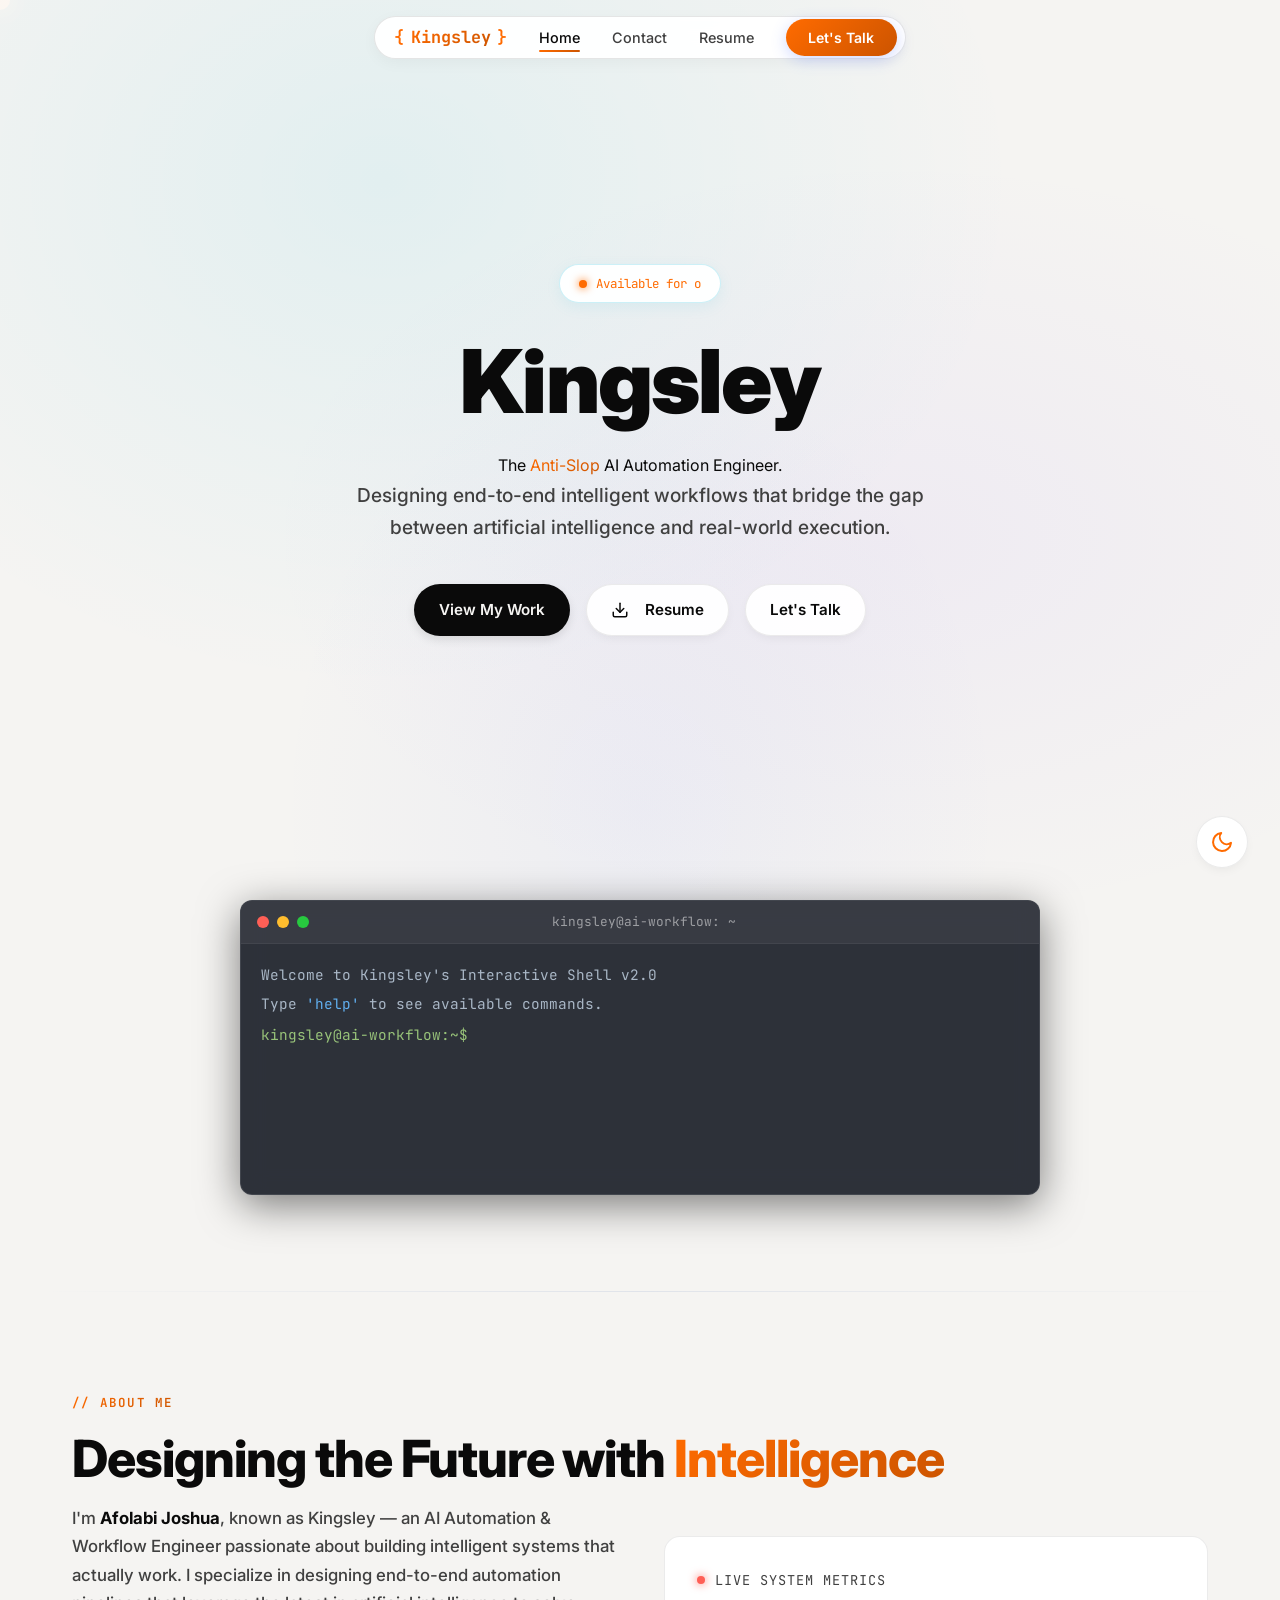
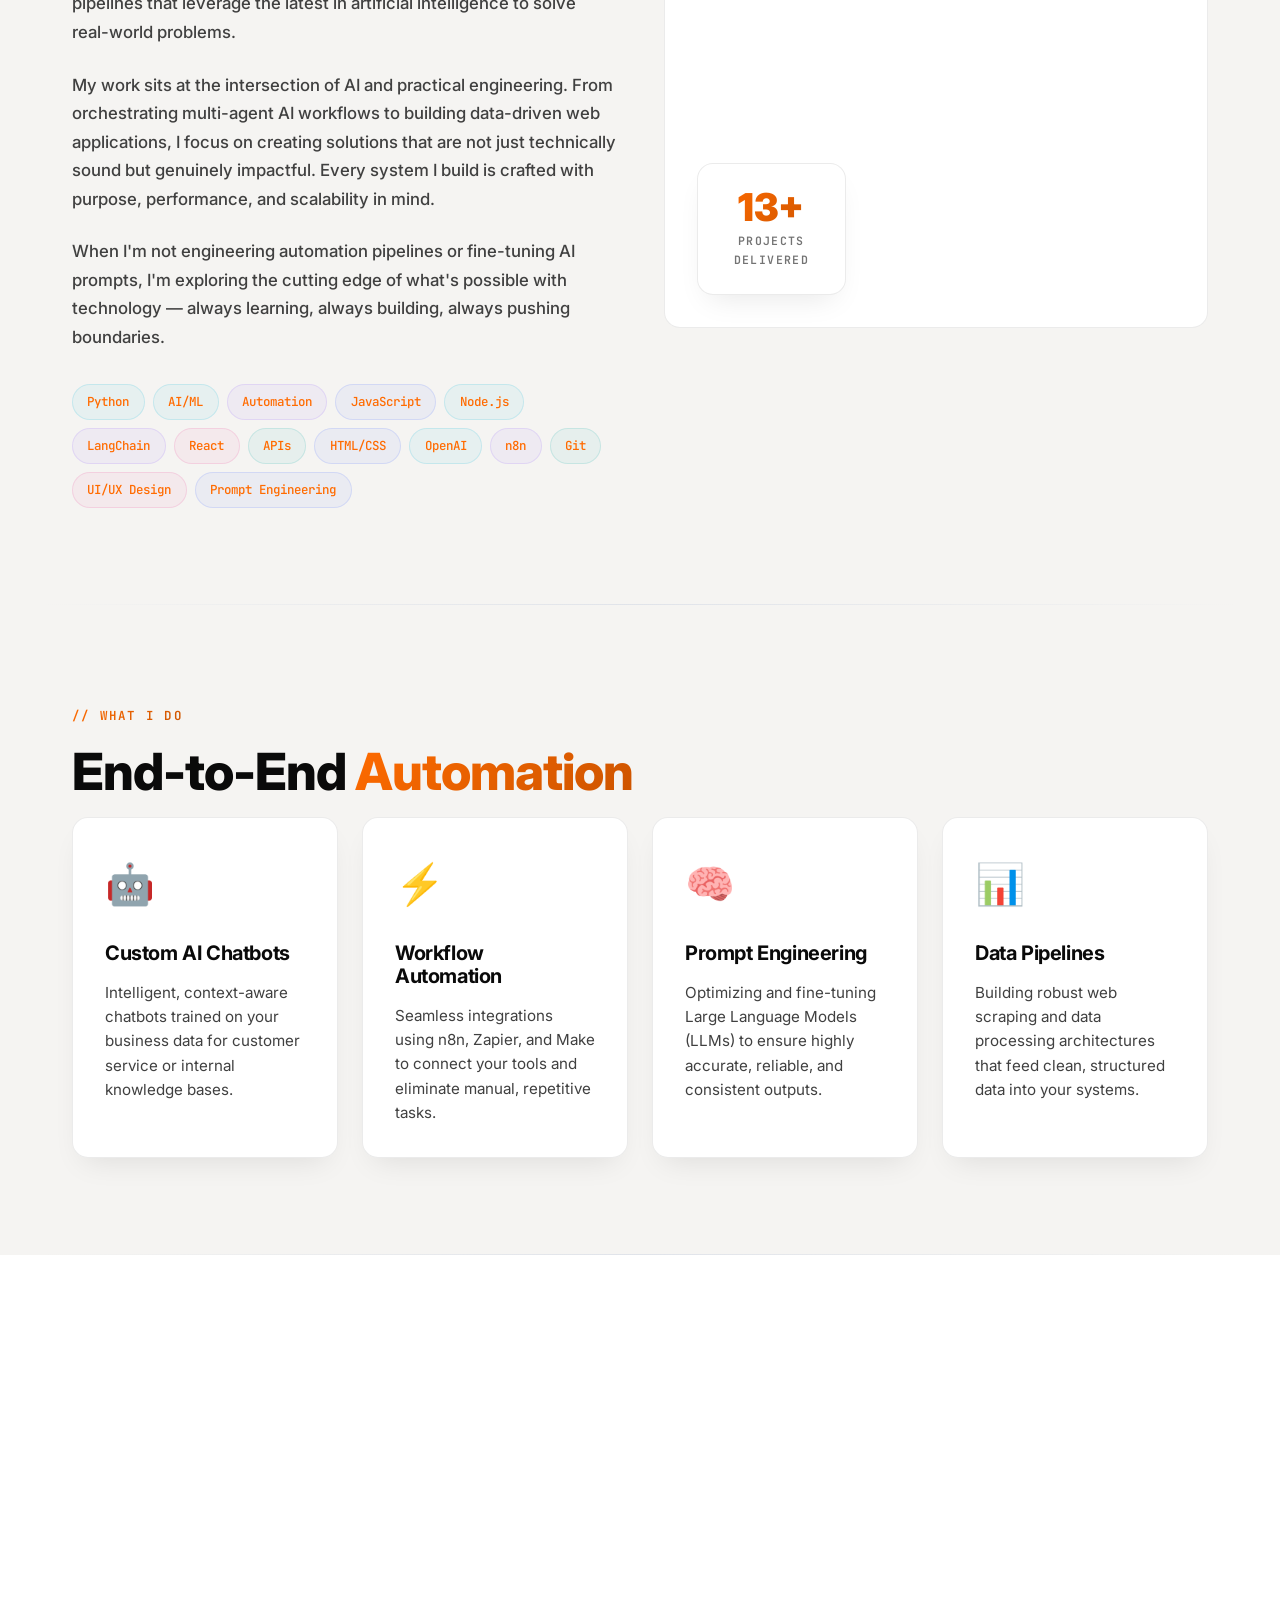
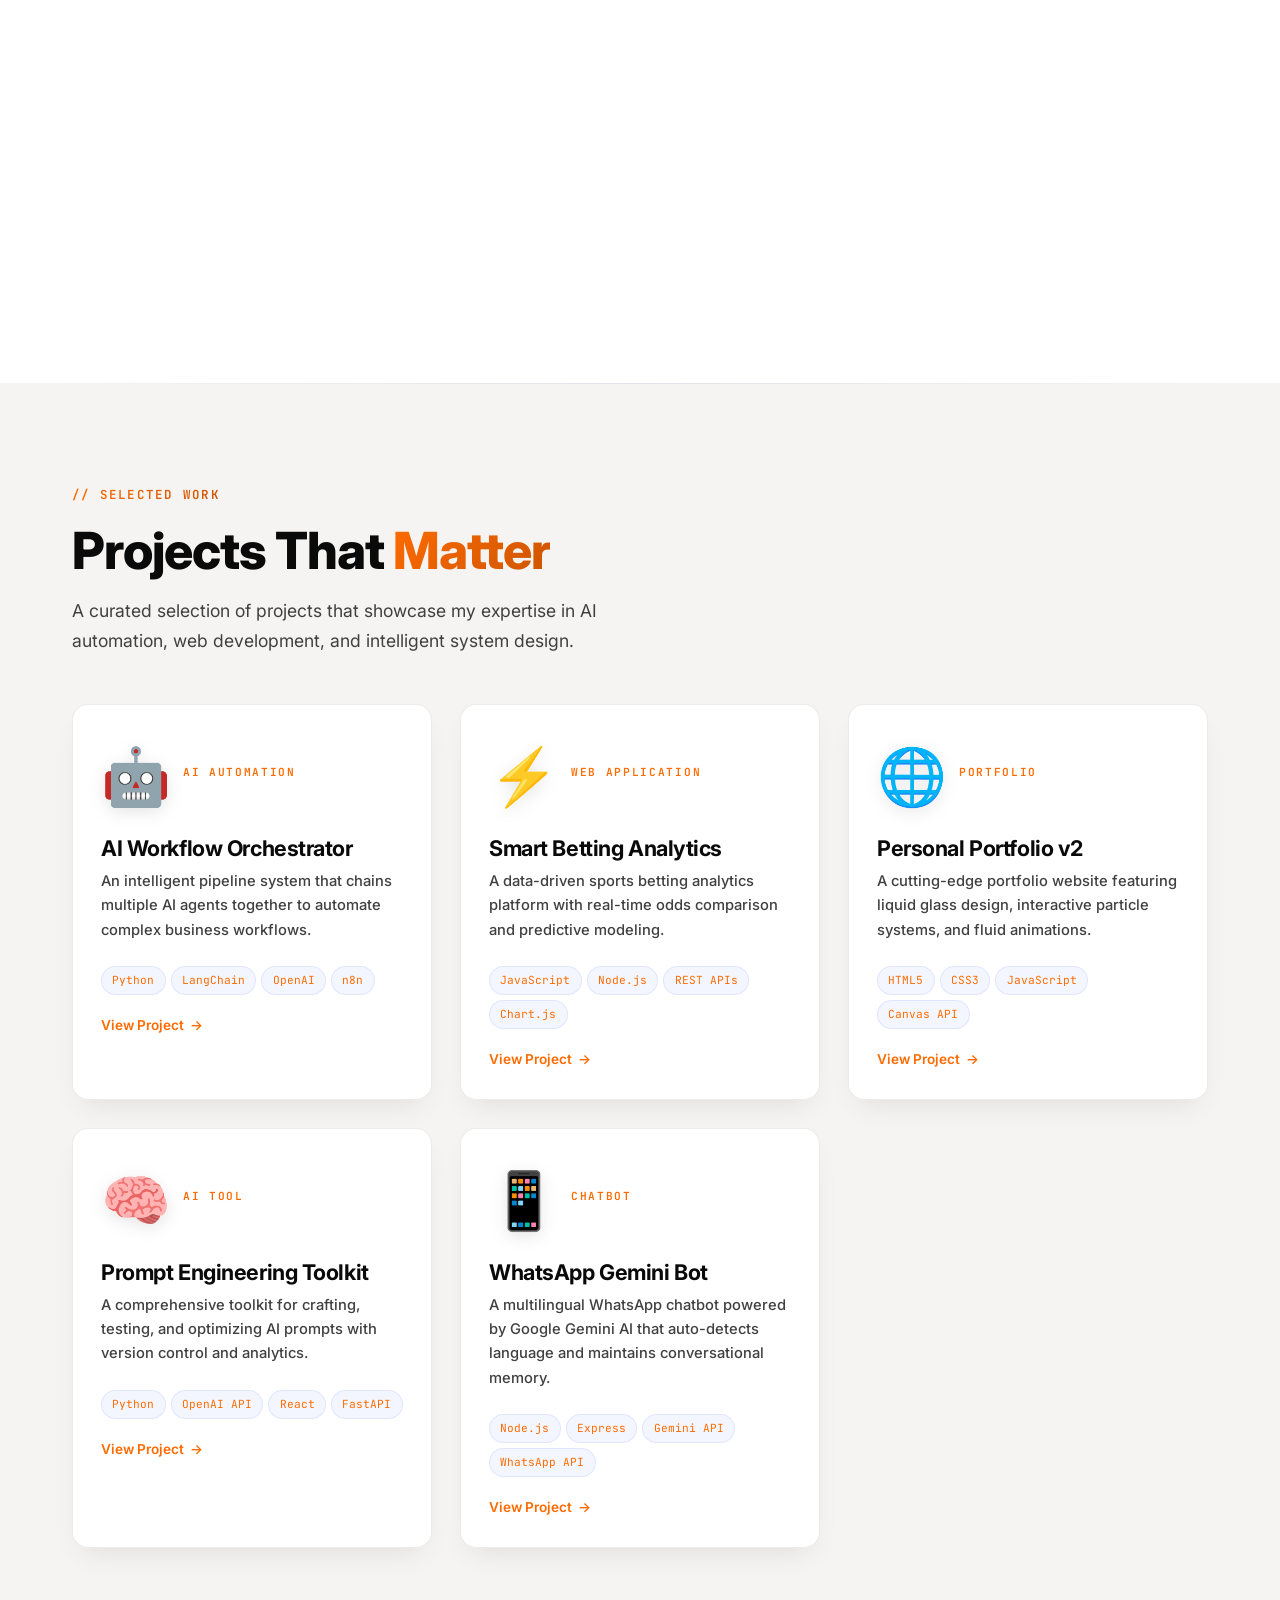
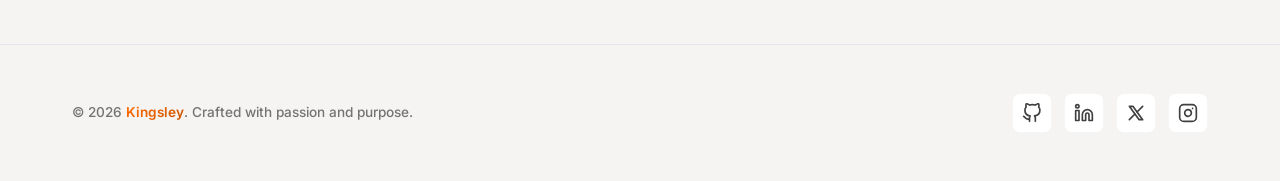
==== index.html @ e7b7563d "feat: Add Taste Skill clean aesthetic, noise overlay, and n8n layout" ====
<!DOCTYPE html>
<html lang="en">
<head>
  <meta charset="UTF-8">
  <meta name="viewport" content="width=device-width, initial-scale=1.0">
  <meta name="description" content="Kingsley (Afolabi Joshua) — AI Automation & Workflow Engineer crafting intelligent systems that bridge the gap between artificial intelligence and real-world automation.">
  <meta name="keywords" content="AI Automation, Workflow Engineer, Portfolio, Kingsley, Afolabi Joshua, Python, LangChain, OpenAI, Machine Learning">
  <meta name="author" content="Kingsley (Afolabi Joshua)">
  <meta name="robots" content="index, follow">
  <meta property="og:title" content="Kingsley — AI Automation & Workflow Engineer">
  <meta property="og:description" content="AI Automation & Workflow Engineer crafting intelligent systems that bridge the gap between artificial intelligence and real-world automation.">
  <meta property="og:type" content="website">
  <meta property="og:url" content="https://kingsley.dev">
  <meta name="twitter:card" content="summary_large_image">
  <meta name="twitter:title" content="Kingsley — AI Automation & Workflow Engineer">
  <meta name="twitter:description" content="AI Automation & Workflow Engineer crafting intelligent systems that bridge the gap between artificial intelligence and real-world automation.">
  <title>Kingsley — AI Automation & Workflow Engineer</title>
  <link rel="stylesheet" href="style.css">
  <!-- Apply saved theme before paint to prevent flash -->
  <script>
    (function() {
      var t = localStorage.getItem('portfolio-theme') || 'light';
      document.documentElement.setAttribute('data-theme', t);
    })();
  </script>
</head>
<body>

  <!-- ============ CUSTOM CURSOR ============ -->
  <div class="liquid-cursor" id="liquidCursor"></div>

  <!-- ============ NOISE OVERLAY ============ -->
  <div class="noise-overlay" aria-hidden="true"></div>

  <!-- ============ BACKGROUND MESH ============ -->
  <div class="bg-mesh" aria-hidden="true">
    <canvas id="bgCanvas" class="bg-canvas"></canvas>
    <div class="bg-orb bg-orb--1"></div>
    <div class="bg-orb bg-orb--2"></div>
    <div class="bg-orb bg-orb--3"></div>
    <div class="bg-orb bg-orb--4"></div>
  </div>

  <!-- ============ THEME TOGGLE ============ -->
  <button class="theme-toggle" id="themeToggle" aria-label="Toggle dark/light mode" title="Switch theme">
    <!-- Sun icon (shown in dark mode) -->
    <svg class="icon-sun" xmlns="http://www.w3.org/2000/svg" width="24" height="24" viewBox="0 0 24 24" fill="none" stroke="currentColor" stroke-width="2" stroke-linecap="round" stroke-linejoin="round">
      <circle cx="12" cy="12" r="5"/>
      <line x1="12" y1="1" x2="12" y2="3"/>
      <line x1="12" y1="21" x2="12" y2="23"/>
      <line x1="4.22" y1="4.22" x2="5.64" y2="5.64"/>
      <line x1="18.36" y1="18.36" x2="19.78" y2="19.78"/>
      <line x1="1" y1="12" x2="3" y2="12"/>
      <line x1="21" y1="12" x2="23" y2="12"/>
      <line x1="4.22" y1="19.78" x2="5.64" y2="18.36"/>
      <line x1="18.36" y1="5.64" x2="19.78" y2="4.22"/>
    </svg>
    <!-- Moon icon (shown in light mode) -->
    <svg class="icon-moon" xmlns="http://www.w3.org/2000/svg" width="24" height="24" viewBox="0 0 24 24" fill="none" stroke="currentColor" stroke-width="2" stroke-linecap="round" stroke-linejoin="round">
      <path d="M21 12.79A9 9 0 1 1 11.21 3 7 7 0 0 0 21 12.79z"/>
    </svg>
  </button>

  <!-- ============ NAVIGATION ============ -->
  <nav class="nav" id="navbar">
    <div class="nav-inner">
      <a href="index.html" class="nav-logo">
        <span class="logo-bracket">{</span><span class="logo-name">Kingsley</span><span class="logo-bracket">}</span>
      </a>
      <ul class="nav-links" id="navLinks">
        <li><a href="index.html" class="active">Home</a></li>
        <li><a href="contact.html">Contact</a></li>
        <li><a href="#resume" id="navResumeLink">Resume</a></li>
        <li><a href="contact.html" class="nav-cta">Let's Talk</a></li>
      </ul>
      <button class="nav-toggle" id="navToggle" aria-label="Toggle menu">
        <span></span>
        <span></span>
        <span></span>
      </button>
    </div>
  </nav>
  <div class="nav-overlay" id="navOverlay"></div>

  <!-- ============ HERO SECTION ============ -->
  <section class="hero" id="hero">
    <div class="container">
      <div class="hero-content reveal">
        <div class="hero-status">
          <span class="status-dot"></span>
          Available for opportunities
        </div>
        <h1 class="hero-title">Kingsley</h1>
        <p class="hero-subtitle">The <span class="gradient-text">Anti-Slop</span> AI Automation Engineer.</p>
        <p class="hero-description">
          Designing end-to-end intelligent workflows that bridge the gap between artificial intelligence and real-world execution.
        </p>
        <div class="hero-actions">
          <a href="#projects" class="btn btn-primary">View My Work</a>
          <a href="#resume" id="heroResumeBtn" class="btn btn-glass">
            <svg xmlns="http://www.w3.org/2000/svg" width="18" height="18" viewBox="0 0 24 24" fill="none" stroke="currentColor" stroke-width="2" stroke-linecap="round" stroke-linejoin="round" style="margin-right: 8px;"><path d="M21 15v4a2 2 0 0 1-2 2H5a2 2 0 0 1-2-2v-4"/><polyline points="7 10 12 15 17 10"/><line x1="12" y1="15" x2="12" y2="3"/></svg>
            Resume
          </a>
          <a href="contact.html" class="btn btn-glass">Let's Talk</a>
        </div>
      </div>
      <div class="scroll-indicator">
        <div class="scroll-line"></div>
      </div>
    </div>
  </section>

  <!-- ============ INTERACTIVE TERMINAL ============ -->
  <section class="section" id="terminal-section" style="padding-top: 0;">
    <div class="container">
      <div class="terminal-container glass-card reveal">
        <div class="liquid-shimmer"></div>
        <div class="terminal-header">
          <div class="terminal-buttons">
            <span class="btn-close"></span>
            <span class="btn-min"></span>
            <span class="btn-max"></span>
          </div>
          <div class="terminal-title">kingsley@ai-workflow: ~</div>
        </div>
        <div class="terminal-body" id="terminalBody">
          <div class="term-line">Welcome to Kingsley's Interactive Shell v2.0</div>
          <div class="term-line">Type <span class="term-highlight">'help'</span> to see available commands.</div>
          <div class="term-input-line">
            <span class="term-prompt">kingsley@ai-workflow:~$</span>
            <input type="text" id="terminalInput" class="term-input" autocomplete="off" spellcheck="false" autofocus>
          </div>
        </div>
      </div>
    </div>
  </section>

  <!-- ============ SECTION DIVIDER ============ -->
  <div class="section-divider"></div>

  <!-- ============ ABOUT SECTION ============ -->
  <section class="section" id="about">
    <div class="container">
      <div class="section-header reveal">
        <span class="section-eyebrow">// About Me</span>
        <h2 class="section-title">Designing the Future with <span class="gradient-text">Intelligence</span></h2>
      </div>
      <div class="about-grid">
        <div class="about-text reveal">
          <p>
            I'm <strong>Afolabi Joshua</strong>, known as Kingsley — an AI Automation &amp; Workflow Engineer passionate about building intelligent systems that actually work. I specialize in designing end-to-end automation pipelines that leverage the latest in artificial intelligence to solve real-world problems.
          </p>
          <p>
            My work sits at the intersection of AI and practical engineering. From orchestrating multi-agent AI workflows to building data-driven web applications, I focus on creating solutions that are not just technically sound but genuinely impactful. Every system I build is crafted with purpose, performance, and scalability in mind.
          </p>
          <p>
            When I'm not engineering automation pipelines or fine-tuning AI prompts, I'm exploring the cutting edge of what's possible with technology — always learning, always building, always pushing boundaries.
          </p>
          <div class="skills-cloud">
            <span class="skill-tag skill-tag--cyan">Python</span>
            <span class="skill-tag skill-tag--cyan">AI/ML</span>
            <span class="skill-tag skill-tag--purple">Automation</span>
            <span class="skill-tag skill-tag--blue">JavaScript</span>
            <span class="skill-tag skill-tag--cyan">Node.js</span>
            <span class="skill-tag skill-tag--purple">LangChain</span>
            <span class="skill-tag skill-tag--pink">React</span>
            <span class="skill-tag skill-tag--teal">APIs</span>
            <span class="skill-tag skill-tag--blue">HTML/CSS</span>
            <span class="skill-tag skill-tag--cyan">OpenAI</span>
            <span class="skill-tag skill-tag--purple">n8n</span>
            <span class="skill-tag skill-tag--teal">Git</span>
            <span class="skill-tag skill-tag--pink">UI/UX Design</span>
            <span class="skill-tag skill-tag--blue">Prompt Engineering</span>
          </div>
        </div>
        <div class="dashboard-stats reveal">
          <div class="dashboard-header">
            <span class="live-indicator"></span> LIVE SYSTEM METRICS
          </div>
          <div class="stats-grid">
            <div class="glass-card stat-card stat-card--dashboard" data-count="142">
              <div class="liquid-shimmer"></div>
              <div class="glass-glow"></div>
              <div class="stat-value stat-value--dashboard">0</div>
              <div class="stat-label">Workflows Orchestrated</div>
            </div>
            <div class="glass-card stat-card stat-card--dashboard" data-count="1200">
              <div class="liquid-shimmer"></div>
              <div class="glass-glow"></div>
              <div class="stat-value stat-value--dashboard">0</div>
              <div class="stat-label">Est. Hours Saved</div>
            </div>
            <div class="glass-card stat-card stat-card--dashboard" data-count="50">
              <div class="liquid-shimmer"></div>
              <div class="glass-glow"></div>
              <div class="stat-value stat-value--dashboard">0</div>
              <div class="stat-label">k+ API Requests</div>
            </div>
            <div class="glass-card stat-card stat-card--dashboard" data-count="15">
              <div class="liquid-shimmer"></div>
              <div class="glass-glow"></div>
              <div class="stat-value stat-value--dashboard">0</div>
              <div class="stat-label">Projects Delivered</div>
            </div>
          </div>
        </div>
      </div>
    </div>
  </section>

  <!-- ============ SECTION DIVIDER ============ -->
  <div class="section-divider"></div>

  <!-- ============ SERVICES SECTION ============ -->
  <section class="section" id="services">
    <div class="container">
      <div class="section-header reveal">
        <span class="section-eyebrow">// What I Do</span>
        <h2 class="section-title">End-to-End <span class="gradient-text">Automation</span></h2>
      </div>
      <div class="services-grid">
        <div class="service-card glass-card reveal">
          <div class="liquid-shimmer"></div>
          <div class="glass-glow"></div>
          <div class="service-icon">🤖</div>
          <h3>Custom AI Chatbots</h3>
          <p>Intelligent, context-aware chatbots trained on your business data for customer service or internal knowledge bases.</p>
        </div>
        <div class="service-card glass-card reveal reveal-delay-1">
          <div class="liquid-shimmer"></div>
          <div class="glass-glow"></div>
          <div class="service-icon">⚡</div>
          <h3>Workflow Automation</h3>
          <p>Seamless integrations using n8n, Zapier, and Make to connect your tools and eliminate manual, repetitive tasks.</p>
        </div>
        <div class="service-card glass-card reveal">
          <div class="liquid-shimmer"></div>
          <div class="glass-glow"></div>
          <div class="service-icon">🧠</div>
          <h3>Prompt Engineering</h3>
          <p>Optimizing and fine-tuning Large Language Models (LLMs) to ensure highly accurate, reliable, and consistent outputs.</p>
        </div>
        <div class="service-card glass-card reveal reveal-delay-1">
          <div class="liquid-shimmer"></div>
          <div class="glass-glow"></div>
          <div class="service-icon">📊</div>
          <h3>Data Pipelines</h3>
          <p>Building robust web scraping and data processing architectures that feed clean, structured data into your systems.</p>
        </div>
      </div>
    </div>
  </section>

  <!-- ============ SECTION DIVIDER ============ -->
  <div class="section-divider"></div>

  <!-- ============ N8N WORKFLOW SHOWCASE ============ -->
  <section class="section showcase-section" id="workflows">
    <div class="container">
      <div class="showcase-grid">
        <div class="showcase-content reveal">
          <span class="section-eyebrow">// n8n Automation</span>
          <h2 class="section-title">Visual <span class="gradient-text">Workflows</span></h2>
          <p class="section-subtitle" style="margin-bottom: 1.5rem;">
            I design and orchestrate complex business logic using n8n. By leveraging visual, node-based automation, I ensure that all tools across your tech stack communicate flawlessly—eliminating silos and accelerating operational velocity.
          </p>
          <ul class="showcase-list">
            <li><strong>Webhook Triggers:</strong> Real-time event handling.</li>
            <li><strong>API Integration:</strong> Custom REST/GraphQL node connectivity.</li>
            <li><strong>Data Transformation:</strong> Clean and format data on the fly.</li>
          </ul>
        </div>
        <div class="showcase-visual reveal reveal-delay-1">
          <div class="glass-card image-wrapper">
            <img src="assets/n8n-workflow.png" alt="n8n visual programming workflow" class="showcase-image" />
          </div>
        </div>
      </div>
    </div>
  </section>

  <!-- ============ SECTION DIVIDER ============ -->
  <div class="section-divider"></div>

  <!-- ============ PROJECTS SECTION ============ -->
  <section class="section" id="projects">
    <div class="container">
      <div class="section-header reveal">
        <span class="section-eyebrow">// Selected Work</span>
        <h2 class="section-title">Projects That <span class="gradient-text">Matter</span></h2>
        <p class="section-subtitle">A curated selection of projects that showcase my expertise in AI automation, web development, and intelligent system design.</p>
      </div>
      <div class="projects-grid">

        <!-- Project 1 -->
        <a href="project-ai-workflow.html" class="project-card project-card--cyan glass-card reveal">
          <div class="liquid-shimmer"></div>
          <div class="glass-glow"></div>
          <div class="project-header">
            <span class="project-icon">🤖</span>
            <span class="project-type">AI AUTOMATION</span>
          </div>
          <h3 class="project-name">AI Workflow Orchestrator</h3>
          <p class="project-desc">An intelligent pipeline system that chains multiple AI agents together to automate complex business workflows.</p>
          <div class="project-tech">
            <span>Python</span>
            <span>LangChain</span>
            <span>OpenAI</span>
            <span>n8n</span>
          </div>
          <span class="view-project">View Project <span class="arrow">→</span></span>
        </a>

        <!-- Project 2 -->
        <a href="project-betting-analytics.html" class="project-card project-card--purple glass-card reveal">
          <div class="liquid-shimmer"></div>
          <div class="glass-glow"></div>
          <div class="project-header">
            <span class="project-icon">⚡</span>
            <span class="project-type">WEB APPLICATION</span>
          </div>
          <h3 class="project-name">Smart Betting Analytics</h3>
          <p class="project-desc">A data-driven sports betting analytics platform with real-time odds comparison and predictive modeling.</p>
          <div class="project-tech">
            <span>JavaScript</span>
            <span>Node.js</span>
            <span>REST APIs</span>
            <span>Chart.js</span>
          </div>
          <span class="view-project">View Project <span class="arrow">→</span></span>
        </a>

        <!-- Project 3 -->
        <a href="project-portfolio.html" class="project-card project-card--blue glass-card reveal">
          <div class="liquid-shimmer"></div>
          <div class="glass-glow"></div>
          <div class="project-header">
            <span class="project-icon">🌐</span>
            <span class="project-type">PORTFOLIO</span>
          </div>
          <h3 class="project-name">Personal Portfolio v2</h3>
          <p class="project-desc">A cutting-edge portfolio website featuring liquid glass design, interactive particle systems, and fluid animations.</p>
          <div class="project-tech">
            <span>HTML5</span>
            <span>CSS3</span>
            <span>JavaScript</span>
            <span>Canvas API</span>
          </div>
          <span class="view-project">View Project <span class="arrow">→</span></span>
        </a>

        <!-- Project 4 -->
        <a href="project-prompt-toolkit.html" class="project-card project-card--teal glass-card reveal">
          <div class="liquid-shimmer"></div>
          <div class="glass-glow"></div>
          <div class="project-header">
            <span class="project-icon">🧠</span>
            <span class="project-type">AI TOOL</span>
          </div>
          <h3 class="project-name">Prompt Engineering Toolkit</h3>
          <p class="project-desc">A comprehensive toolkit for crafting, testing, and optimizing AI prompts with version control and analytics.</p>
          <div class="project-tech">
            <span>Python</span>
            <span>OpenAI API</span>
            <span>React</span>
            <span>FastAPI</span>
          </div>
          <span class="view-project">View Project <span class="arrow">→</span></span>
        </a>

        <!-- Project 5 -->
        <a href="project-whatsapp-bot.html" class="project-card project-card--purple glass-card reveal">
          <div class="liquid-shimmer"></div>
          <div class="glass-glow"></div>
          <div class="project-header">
            <span class="project-icon">📱</span>
            <span class="project-type">CHATBOT</span>
          </div>
          <h3 class="project-name">WhatsApp Gemini Bot</h3>
          <p class="project-desc">A multilingual WhatsApp chatbot powered by Google Gemini AI that auto-detects language and maintains conversational memory.</p>
          <div class="project-tech">
            <span>Node.js</span>
            <span>Express</span>
            <span>Gemini API</span>
            <span>WhatsApp API</span>
          </div>
          <span class="view-project">View Project <span class="arrow">→</span></span>
        </a>

      </div>
    </div>
  </section>

  <!-- ============ FOOTER ============ -->
  <footer class="footer">
    <div class="container">
      <div class="footer-inner">
        <p class="footer-copy">&copy; 2026 <span class="highlight">Kingsley</span>. Crafted with passion and purpose.</p>
        <div class="footer-socials">
          <a href="https://github.com/joshuaking0037-beep" target="_blank" rel="noopener noreferrer" aria-label="GitHub">
            <svg xmlns="http://www.w3.org/2000/svg" width="20" height="20" viewBox="0 0 24 24" fill="none" stroke="currentColor" stroke-width="2" stroke-linecap="round" stroke-linejoin="round"><path d="M9 19c-5 1.5-5-2.5-7-3m14 6v-3.87a3.37 3.37 0 0 0-.94-2.61c3.14-.35 6.44-1.54 6.44-7A5.44 5.44 0 0 0 20 4.77 5.07 5.07 0 0 0 19.91 1S18.73.65 16 2.48a13.38 13.38 0 0 0-7 0C6.27.65 5.09 1 5.09 1A5.07 5.07 0 0 0 5 4.77a5.44 5.44 0 0 0-1.5 3.78c0 5.42 3.3 6.61 6.44 7A3.37 3.37 0 0 0 9 18.13V22"/></svg>
          </a>
          <a href="https://www.linkedin.com/in/afolabi-joshua-794917201" target="_blank" rel="noopener noreferrer" aria-label="LinkedIn">
            <svg xmlns="http://www.w3.org/2000/svg" width="20" height="20" viewBox="0 0 24 24" fill="none" stroke="currentColor" stroke-width="2" stroke-linecap="round" stroke-linejoin="round"><path d="M16 8a6 6 0 0 1 6 6v7h-4v-7a2 2 0 0 0-2-2 2 2 0 0 0-2 2v7h-4v-7a6 6 0 0 1 6-6z"/><rect x="2" y="9" width="4" height="12"/><circle cx="4" cy="4" r="2"/></svg>
          </a>
          <a href="https://x.com/kingsley00_7" target="_blank" rel="noopener noreferrer" aria-label="X">
            <svg xmlns="http://www.w3.org/2000/svg" width="20" height="20" viewBox="0 0 24 24" fill="none" stroke="currentColor" stroke-width="2" stroke-linecap="round" stroke-linejoin="round"><path d="M4 4l11.733 16h4.267l-11.733 -16z"/><path d="M4 20l6.768 -6.768m2.46 -2.46l6.772 -6.772"/></svg>
          </a>
          <a href="https://www.instagram.com/xins_le" target="_blank" rel="noopener noreferrer" aria-label="Instagram">
            <svg xmlns="http://www.w3.org/2000/svg" width="20" height="20" viewBox="0 0 24 24" fill="none" stroke="currentColor" stroke-width="2" stroke-linecap="round" stroke-linejoin="round"><rect x="2" y="2" width="20" height="20" rx="5" ry="5"/><path d="M16 11.37A4 4 0 1 1 12.63 8 4 4 0 0 1 16 11.37z"/><line x1="17.5" y1="6.5" x2="17.51" y2="6.5"/></svg>
          </a>
        </div>
      </div>
    </div>
  </footer>

  <script src="script.js"></script>
</body>
</html>
---- style.css ----
/* ========================================================
   LIQUID GLASS PORTFOLIO — Light/Dark 3D Glass Design System
   Soft whites & deep navies, prismatic refractions, 3D depth
   Includes: Theme Toggle, n8n Workflow Layout, Enhanced Contrast
   ======================================================== */

@import url('https://fonts.googleapis.com/css2?family=Inter:wght@300;400;500;600;700;800;900&family=JetBrains+Mono:wght@400;500;600&family=Space+Grotesk:wght@500;600;700;800&display=swap');

/* ---------- Design Tokens (Light Mode — Default) ---------- */
:root {
  /* Clean light background */
  --bg-base: #f5f4f2;
  --bg-page: #f5f4f2;
  --bg-warm: #ffffff;
  --bg-white: #ffffff;

  /* Solid cards, crisp borders, no blur */
  --glass-bg: rgba(255, 255, 255, 0.95);
  --glass-bg-hover: #ffffff;
  --glass-bg-solid: #ffffff;
  --glass-border: rgba(0, 0, 0, 0.08);
  --glass-border-inner: rgba(0, 0, 0, 0.04);
  --glass-border-hover: rgba(0, 0, 0, 0.15);
  --glass-blur: blur(0px);
  --glass-blur-heavy: blur(0px);

  /* Flat, sharp shadows */
  --shadow-glass: 0 4px 12px -4px rgba(15, 15, 15, 0.08);
  --shadow-glass-hover: 0 14px 30px -8px rgba(15, 15, 15, 0.15);
  --shadow-glass-3d: 0 14px 30px -12px rgba(0,0,0,0.1), inset 0 1px 0 rgba(255,255,255,1);

  /* Accents */
  --accent-cyan: #ff6b00;
  --accent-blue: #ff6b00;
  --accent-purple: #ff6b00;
  --accent-pink: #ff6b00;
  --accent-teal: #ff6b00;
  --accent-orange: #ff6b00;

  /* Gradients - Flattened */
  --gradient-primary: linear-gradient(135deg, #ff6b00, #cc5400);
  --gradient-accent: linear-gradient(135deg, #ff6b00, #cc5400);
  --gradient-warm: linear-gradient(135deg, #ff6b00, #cc5400);
  --gradient-glass-shine: transparent;
  --gradient-prism: transparent;

  /* Text — high contrast for readability */
  --text-primary: #0a0a0a;
  --text-secondary: #404040;
  --text-tertiary: #737373;
  --text-white: #ffffff;

  /* Nav scrolled background */
  --nav-scrolled-bg: rgba(255, 255, 255, 0.95);
  --nav-scrolled-border: rgba(0, 0, 0, 0.1);
  --nav-scrolled-shadow: rgba(0, 0, 0, 0.04);

  /* Mobile nav panel */
  --mobile-nav-bg: #ffffff;

  /* Body radial overlays (subtle) */
  --body-radial-1: rgba(255, 107, 0, 0.03);
  --body-radial-2: rgba(255, 107, 0, 0.02);
  --body-radial-3: rgba(0, 0, 0, 0.01);

  /* Selection */
  --selection-bg: rgba(255, 107, 0, 0.2);
  --selection-color: #ff6b00;

  /* Scrollbar */
  --scrollbar-track: var(--bg-base);
  --scrollbar-thumb: rgba(0,0,0,0.2);
  --scrollbar-thumb-hover: rgba(0,0,0,0.4);

  /* Canvas opacity - very subtle */
  --canvas-opacity: 0.15;

  /* Fonts */
  --font-sans: 'Inter', -apple-system, BlinkMacSystemFont, sans-serif;
  --font-display: 'Inter', sans-serif;
  --font-mono: 'JetBrains Mono', monospace;

  /* Radii */
  --radius-sm: 8px;
  --radius-md: 12px;
  --radius-lg: 16px;
  --radius-xl: 24px;
  --radius-full: 999px;

  /* Animation */
  --ease-out: cubic-bezier(0.16, 1, 0.3, 1);
  --ease-bounce: cubic-bezier(0.34, 1.56, 0.64, 1);
  --duration-fast: 0.2s;
  --duration-normal: 0.3s;
  --duration-slow: 0.5s;
}

/* ---------- Design Tokens (Dark Mode) ---------- */
[data-theme="dark"] {
  --bg-base: #0a0a0a;
  --bg-page: #0a0a0a;
  --bg-warm: #111111;
  --bg-white: #171717;

  --glass-bg: rgba(23, 23, 23, 0.95);
  --glass-bg-hover: #1f1f1f;
  --glass-bg-solid: #171717;
  --glass-border: rgba(255, 255, 255, 0.08);
  --glass-border-inner: rgba(255, 255, 255, 0.04);
  --glass-border-hover: rgba(255, 255, 255, 0.15);

  --shadow-glass: 0 4px 12px -4px rgba(0, 0, 0, 0.5);
  --shadow-glass-hover: 0 14px 30px -8px rgba(0, 0, 0, 0.8);
  --shadow-glass-3d: 0 14px 30px -12px rgba(0,0,0,0.8), inset 0 1px 0 rgba(255,255,255,0.05);

  --gradient-glass-shine: transparent;
  --gradient-prism: transparent;

  /* Text — bright for dark backgrounds */
  --text-primary: #ededed;
  --text-secondary: #a3a3a3;
  --text-tertiary: #737373;

  --nav-scrolled-bg: rgba(10, 10, 10, 0.95);
  --nav-scrolled-border: rgba(255, 255, 255, 0.1);
  --nav-scrolled-shadow: rgba(0, 0, 0, 0.5);

  --mobile-nav-bg: #0a0a0a;

  --body-radial-1: rgba(255, 107, 0, 0.03);
  --body-radial-2: rgba(255, 107, 0, 0.02);
  --body-radial-3: rgba(255, 255, 255, 0.01);

  --selection-bg: rgba(255, 107, 0, 0.3);
  --selection-color: #ff6b00;

  --scrollbar-track: #0a0a0a;
  --scrollbar-thumb: rgba(255,255,255,0.2);
  --scrollbar-thumb-hover: rgba(255,255,255,0.4);

  --canvas-opacity: 0.15;
}

/* ---------- Reset ---------- */
*, *::before, *::after { box-sizing: border-box; margin: 0; padding: 0; }
html { scroll-behavior: smooth; scroll-padding-top: 100px; font-size: 16px; }
body {
  background: var(--bg-base);
  color: var(--text-primary);
  font-family: var(--font-sans);
  line-height: 1.7;
  overflow-x: hidden;
  -webkit-font-smoothing: antialiased;
  /* Subtle background texture */
  background-image: radial-gradient(circle at 20% 20%, var(--body-radial-1) 0%, transparent 50%),
                    radial-gradient(circle at 80% 80%, var(--body-radial-2) 0%, transparent 50%),
                    radial-gradient(circle at 50% 50%, var(--body-radial-3) 0%, transparent 60%);
  background-attachment: fixed;
  transition: background-color 0.4s ease, color 0.4s ease;
}
::selection { background: var(--selection-bg); color: var(--selection-color); }
a { color: inherit; text-decoration: none; }
img { max-width: 100%; display: block; }
h1, h2, h3, h4, h5, h6 {
  font-family: var(--font-display);
  letter-spacing: -0.02em;
  line-height: 1.15;
  color: var(--text-primary);
  font-weight: 700;
}

/* ---------- Theme Toggle Button ---------- */
.theme-toggle {
  position: fixed;
  bottom: 2rem;
  right: 2rem;
  z-index: 200;
  width: 52px;
  height: 52px;
  border-radius: 50%;
  border: 1px solid var(--glass-border);
  background: var(--glass-bg);
  backdrop-filter: var(--glass-blur);
  -webkit-backdrop-filter: var(--glass-blur);
  box-shadow: var(--shadow-glass);
  cursor: pointer;
  display: flex;
  align-items: center;
  justify-content: center;
  transition: transform 0.3s var(--ease-out), box-shadow 0.3s var(--ease-out), border-color 0.3s;
  overflow: hidden;
}
.theme-toggle:hover {
  transform: scale(1.1);
  box-shadow: var(--shadow-glass-hover);
  border-color: var(--glass-border-hover);
}
.theme-toggle:active {
  transform: scale(0.95);
}
/* Icon container with smooth swap */
.theme-toggle .icon-sun,
.theme-toggle .icon-moon {
  position: absolute;
  width: 24px;
  height: 24px;
  transition: transform 0.45s var(--ease-out), opacity 0.35s ease;
}
.theme-toggle .icon-sun {
  color: var(--accent-orange);
  opacity: 0;
  transform: rotate(90deg) scale(0.5);
}
.theme-toggle .icon-moon {
  color: var(--accent-blue);
  opacity: 1;
  transform: rotate(0deg) scale(1);
}
/* When dark mode is active, swap icons */
[data-theme="dark"] .theme-toggle .icon-sun {
  opacity: 1;
  transform: rotate(0deg) scale(1);
}
[data-theme="dark"] .theme-toggle .icon-moon {
  opacity: 0;
  transform: rotate(-90deg) scale(0.5);
}

/* ---------- Animated Background ---------- */
.bg-mesh { position: fixed; inset: 0; z-index: 0; pointer-events: none; overflow: hidden; }
.bg-canvas { position: absolute; inset: 0; z-index: 1; pointer-events: none; opacity: var(--canvas-opacity); transition: opacity 0.5s ease; }
.bg-orb {
  position: absolute; border-radius: 50%; opacity: 0.4;
  animation: orbFloat 20s ease-in-out infinite;
  filter: blur(90px);
  z-index: 0;
}
.bg-orb--1 { width: 500px; height: 500px; background: rgba(0, 180, 216, 0.12); top: -5%; left: -5%; animation-duration: 28s; }
.bg-orb--2 { width: 450px; height: 450px; background: rgba(139, 92, 246, 0.1); top: 25%; right: -8%; animation-duration: 32s; animation-delay: -5s; }
.bg-orb--3 { width: 600px; height: 600px; background: rgba(77, 107, 255, 0.08); bottom: -10%; left: 25%; animation-duration: 36s; animation-delay: -10s; }
.bg-orb--4 { width: 350px; height: 350px; background: rgba(232, 67, 147, 0.07); top: 55%; left: 60%; animation-duration: 24s; animation-delay: -3s; }
@keyframes orbFloat {
  0%, 100% { transform: translate(0, 0) scale(1); }
  25% { transform: translate(50px, -35px) scale(1.08); }
  50% { transform: translate(-25px, 40px) scale(0.96); }
  75% { transform: translate(35px, 25px) scale(1.04); }
}

/* ---------- Utility ---------- */
.container { max-width: 1200px; margin: 0 auto; padding: 0 2rem; position: relative; z-index: 1; }
.container--narrow { max-width: 860px; }
.section { padding: 6rem 0; position: relative; }
.section-divider { width: 100%; height: 1px; background: linear-gradient(90deg, transparent, rgba(140,160,200,0.2), transparent); max-width: 1200px; margin: 0 auto; }

.eyebrow {
  font-family: var(--font-mono); font-size: 0.78rem; font-weight: 600; letter-spacing: 0.18em; text-transform: uppercase;
  background: var(--gradient-primary); -webkit-background-clip: text; -webkit-text-fill-color: transparent; background-clip: text;
  display: inline-block; margin-bottom: 1rem;
}
.section-eyebrow {
  font-family: var(--font-mono); font-size: 0.78rem; font-weight: 600; letter-spacing: 0.18em; text-transform: uppercase;
  background: var(--gradient-primary); -webkit-background-clip: text; -webkit-text-fill-color: transparent; background-clip: text;
  display: inline-block; margin-bottom: 1rem;
}
.section-title { font-size: clamp(2rem, 5vw, 3.2rem); font-weight: 800; margin-bottom: 1rem; }
.section-subtitle { color: var(--text-secondary); font-size: 1.1rem; max-width: 600px; margin-bottom: 3rem; }
.gradient-text { background: var(--gradient-primary); -webkit-background-clip: text; -webkit-text-fill-color: transparent; background-clip: text; }

/* ---------- 3D Glass Card ---------- */
.glass-card {
  background: var(--glass-bg);
  backdrop-filter: var(--glass-blur);
  -webkit-backdrop-filter: var(--glass-blur);
  border: 1px solid var(--glass-border);
  border-radius: var(--radius-lg);
  box-shadow: var(--shadow-glass-3d);
  position: relative;
  overflow: hidden;
  transform-style: preserve-3d;
  transition:
    transform var(--duration-normal) var(--ease-out),
    box-shadow var(--duration-normal) var(--ease-out),
    border-color var(--duration-normal) var(--ease-out),
    background var(--duration-normal) ease;
}

/* Glass top-edge highlight (3D light catch) */
.glass-card::before {
  content: '';
  position: absolute;
  inset: 0;
  border-radius: inherit;
  background: var(--gradient-glass-shine);
  opacity: 0.6;
  pointer-events: none;
  z-index: 2;
  mix-blend-mode: overlay;
}

/* Prismatic refraction layer */
.glass-card::after {
  content: '';
  position: absolute;
  inset: -1px;
  border-radius: inherit;
  background: var(--gradient-prism);
  opacity: 0;
  pointer-events: none;
  z-index: 1;
  transition: opacity var(--duration-normal) var(--ease-out);
}

.glass-card:hover {
  box-shadow: var(--shadow-glass-hover);
  border-color: var(--glass-border-hover);
}

.glass-card:hover::after {
  opacity: 1;
}

/* Liquid shimmer top edge */
.glass-card .liquid-shimmer {
  position: absolute; top: 0; left: 0; right: 0; height: 2px; z-index: 3;
  background: linear-gradient(90deg, transparent 0%, rgba(0,180,216,0.5) 20%, rgba(77,107,255,0.5) 40%, rgba(139,92,246,0.5) 60%, rgba(232,67,147,0.4) 80%, transparent 100%);
  background-size: 200% 100%; opacity: 0;
  transition: opacity var(--duration-normal) var(--ease-out);
}
.glass-card:hover .liquid-shimmer { opacity: 1; animation: shimmer 2.5s linear infinite; }
@keyframes shimmer { 0% { background-position: 200% 0; } 100% { background-position: -200% 0; } }

/* Inner glass glow (mouse-following) */
.glass-card .glass-glow {
  position: absolute; width: 300px; height: 300px; border-radius: 50%;
  background: radial-gradient(circle, rgba(77, 107, 255, 0.08), transparent 70%);
  pointer-events: none; z-index: 0; opacity: 0;
  transition: opacity var(--duration-normal);
  transform: translate(-50%, -50%);
}
.glass-card:hover .glass-glow { opacity: 1; }

/* ---------- Navigation ---------- */
.nav {
  position: fixed; top: 1rem; left: 0; right: 0; z-index: 100;
  padding: 0 1rem;
  display: flex; justify-content: center;
  transition: all var(--duration-normal) var(--ease-out);
}
.nav.scrolled .nav-inner {
  box-shadow: 0 10px 30px var(--nav-scrolled-shadow);
  transform: translateY(-5px);
}
.nav-inner {
  background: var(--nav-scrolled-bg);
  backdrop-filter: blur(12px);
  -webkit-backdrop-filter: blur(12px);
  border: 1px solid var(--nav-scrolled-border);
  border-radius: var(--radius-full);
  padding: 0.4rem 0.5rem 0.4rem 1.2rem;
  display: flex; align-items: center; justify-content: space-between;
  gap: 2rem;
  box-shadow: 0 4px 15px var(--nav-scrolled-shadow);
  transition: all var(--duration-normal) var(--ease-out);
}
.nav-logo { font-family: var(--font-mono); font-size: 1.05rem; font-weight: 600; display: flex; align-items: center; gap: 0.4rem; }
.nav-logo .logo-bracket { color: var(--accent-blue); }
.nav-logo .logo-name { background: var(--gradient-primary); -webkit-background-clip: text; -webkit-text-fill-color: transparent; background-clip: text; font-weight: 700; }
.nav-links { display: flex; align-items: center; gap: 2rem; list-style: none; }
.nav-links a { font-size: 0.9rem; font-weight: 500; color: var(--text-secondary); transition: color var(--duration-fast); position: relative; }
.nav-links a::after {
  content: ''; position: absolute; bottom: -6px; left: 0; width: 0; height: 2px;
  background: var(--gradient-primary); border-radius: var(--radius-full);
  transition: width var(--duration-normal) var(--ease-out);
}
.nav-links a:hover { color: var(--text-primary); }
.nav-links a:hover::after, .nav-links a.active::after { width: 100%; }
.nav-links a.active { color: var(--text-primary); }

.nav-cta {
  font-size: 0.88rem !important; font-weight: 600 !important; color: var(--text-white) !important;
  background: var(--gradient-primary); padding: 0.6rem 1.4rem; border-radius: var(--radius-full);
  box-shadow: 0 4px 15px rgba(77, 107, 255, 0.25);
  transition: transform var(--duration-fast), box-shadow var(--duration-fast) !important;
}
.nav-cta::after { display: none !important; }
.nav-cta:hover { transform: translateY(-2px); box-shadow: 0 8px 25px rgba(77, 107, 255, 0.35); }

.nav-toggle { display: none; background: none; border: none; cursor: pointer; padding: 0.5rem; z-index: 101; }
.nav-toggle span { display: block; width: 24px; height: 2px; background: var(--text-primary); margin: 6px 0; transition: all var(--duration-normal); border-radius: 2px; }
.nav-toggle.active span:nth-child(1) { transform: rotate(45deg) translate(5px, 6px); }
.nav-toggle.active span:nth-child(2) { opacity: 0; }
.nav-toggle.active span:nth-child(3) { transform: rotate(-45deg) translate(5px, -6px); }
.nav-overlay { position: fixed; inset: 0; background: rgba(0,0,0,0.15); z-index: 98; opacity: 0; pointer-events: none; transition: opacity var(--duration-normal); }
.nav-overlay.active { opacity: 1; pointer-events: all; }

/* ---------- Buttons ---------- */
.btn {
  display: inline-flex; align-items: center; justify-content: center; gap: 0.5rem; padding: 0.75rem 1.5rem;
  border-radius: var(--radius-full); font-size: 0.95rem; font-weight: 600; font-family: var(--font-sans);
  cursor: pointer; border: 1px solid transparent;
  transition: all var(--duration-fast);
}
.btn-primary {
  background: var(--text-primary); color: var(--bg-base);
  box-shadow: 0 4px 10px rgba(0, 0, 0, 0.1);
}
.btn-primary:hover { background: var(--text-secondary); transform: translateY(-2px); box-shadow: 0 8px 20px rgba(0, 0, 0, 0.15); }
.btn-glass {
  background: var(--glass-bg); backdrop-filter: var(--glass-blur);
  border: 1px solid var(--glass-border); color: var(--text-primary);
  box-shadow: var(--shadow-glass);
}
.btn-glass:hover { transform: translateY(-3px); border-color: var(--glass-border-hover); box-shadow: var(--shadow-glass-hover); }
.btn-sm { padding: 0.6rem 1.2rem; font-size: 0.85rem; }
.btn-submit { width: 100%; justify-content: center; margin-top: 0.5rem; }

/* ---------- Hero ---------- */
.hero {
  position: relative; min-height: 100vh; display: flex; align-items: center; justify-content: center;
  padding: 8rem 2rem; overflow: hidden;
  /* Gradient mesh background for hero */
  background:
    radial-gradient(ellipse at 30% 20%, rgba(0, 180, 216, 0.08) 0%, transparent 50%),
    radial-gradient(ellipse at 70% 60%, rgba(139, 92, 246, 0.06) 0%, transparent 50%),
    radial-gradient(ellipse at 50% 90%, rgba(77, 107, 255, 0.05) 0%, transparent 40%),
    var(--bg-base);
}
.hero-canvas { position: absolute; inset: 0; z-index: 0; }
.hero-content { position: relative; z-index: 2; text-align: center; max-width: 800px; }
.hero-status {
  display: inline-flex; align-items: center; gap: 0.6rem;
  background: var(--glass-bg); backdrop-filter: blur(12px);
  border: 1px solid rgba(0, 180, 216, 0.2);
  padding: 0.5rem 1.2rem; border-radius: var(--radius-full);
  font-family: var(--font-mono); font-size: 0.78rem; color: var(--accent-cyan);
  margin-bottom: 2rem; animation: fadeInUp 0.8s var(--ease-out);
  box-shadow: 0 4px 15px rgba(0, 180, 216, 0.08);
}
.status-dot {
  width: 8px; height: 8px; border-radius: 50%; background: var(--accent-teal);
  box-shadow: 0 0 8px var(--accent-teal);
  animation: statusPulse 2s ease-in-out infinite;
}
@keyframes statusPulse {
  0%, 100% { box-shadow: 0 0 4px var(--accent-teal), 0 0 0 0 rgba(14, 165, 160, 0.4); }
  50% { box-shadow: 0 0 8px var(--accent-teal), 0 0 0 8px rgba(14, 165, 160, 0); }
}
.hero-title {
  font-size: clamp(2.8rem, 7vw, 5.5rem); font-weight: 900; line-height: 1.05;
  margin-bottom: 1.5rem; animation: fadeInUp 0.8s var(--ease-out) 0.1s both;
  color: var(--text-primary);
}
.hero-title .line { display: block; }
.hero-title .name-highlight { position: relative; display: inline-block; }
.hero-title .name-highlight::after {
  content: ''; position: absolute; bottom: 0.08em; left: -0.03em; right: -0.03em; height: 0.32em;
  background: linear-gradient(90deg, rgba(0, 180, 216, 0.15), rgba(139, 92, 246, 0.15));
  border-radius: 6px; z-index: -1;
}
.hero-description {
  font-size: 1.2rem; color: var(--text-secondary); max-width: 580px;
  margin: 0 auto 2.5rem; animation: fadeInUp 0.8s var(--ease-out) 0.2s both;
  font-weight: 500;
}
.hero-actions { display: flex; gap: 1rem; justify-content: center; flex-wrap: wrap; animation: fadeInUp 0.8s var(--ease-out) 0.3s both; }
.scroll-indicator {
  position: absolute; bottom: 2rem; left: 50%; transform: translateX(-50%); z-index: 2;
  display: flex; flex-direction: column; align-items: center; gap: 0.5rem;
  animation: fadeInUp 0.8s var(--ease-out) 0.5s both;
}
.scroll-mouse { width: 26px; height: 40px; border: 2px solid rgba(140,160,200,0.3); border-radius: 13px; position: relative; }
.scroll-mouse::after {
  content: ''; position: absolute; top: 8px; left: 50%; transform: translateX(-50%);
  width: 3px; height: 8px; background: var(--accent-blue); border-radius: var(--radius-full);
  animation: scrollWheel 2s ease-in-out infinite;
}
@keyframes scrollWheel { 0%, 100% { transform: translateX(-50%) translateY(0); opacity: 1; } 50% { transform: translateX(-50%) translateY(10px); opacity: 0.3; } }
.scroll-text { font-family: var(--font-mono); font-size: 0.65rem; letter-spacing: 0.2em; text-transform: uppercase; color: var(--text-tertiary); }

/* ---------- About ---------- */
.about-grid { display: grid; grid-template-columns: 1fr 1fr; gap: 3rem; align-items: start; }
.about-text p { color: var(--text-secondary); margin-bottom: 1.5rem; font-size: 1.05rem; font-weight: 500; }
.about-text p strong { color: var(--text-primary); font-weight: 700; }
.about-stats { display: grid; grid-template-columns: 1fr 1fr; gap: 1.25rem; perspective: 800px; }
.stat-card { padding: 2rem; text-align: center; transform: translateZ(0); }
.stat-card .stat-number {
  font-family: var(--font-display); font-size: 2.4rem; font-weight: 900;
  background: var(--gradient-primary); -webkit-background-clip: text; -webkit-text-fill-color: transparent; background-clip: text;
  line-height: 1; margin-bottom: 0.25rem;
}
.stat-card .stat-value {
  font-family: var(--font-display); font-size: 2.4rem; font-weight: 900;
  background: var(--gradient-primary); -webkit-background-clip: text; -webkit-text-fill-color: transparent; background-clip: text;
  line-height: 1; margin-bottom: 0.25rem;
}
.stat-card .stat-label { font-family: var(--font-mono); font-size: 0.72rem; letter-spacing: 0.12em; text-transform: uppercase; color: var(--text-tertiary); font-weight: 600; }

.skills-cloud { display: flex; flex-wrap: wrap; gap: 0.5rem; margin-top: 2rem; }
.skill-tag {
  font-family: var(--font-mono); font-size: 0.78rem; padding: 0.4rem 0.9rem;
  border-radius: var(--radius-full); background: rgba(0, 180, 216, 0.06);
  border: 1px solid rgba(0, 180, 216, 0.15); color: var(--accent-cyan);
  transition: all var(--duration-fast); font-weight: 500;
}
.skill-tag:hover { background: rgba(0, 180, 216, 0.12); border-color: rgba(0, 180, 216, 0.3); transform: translateY(-2px); }
.skill-tag--purple { background: rgba(139, 92, 246, 0.06); border-color: rgba(139, 92, 246, 0.15); color: var(--accent-purple); }
.skill-tag--purple:hover { background: rgba(139, 92, 246, 0.12); border-color: rgba(139, 92, 246, 0.3); }
.skill-tag--blue { background: rgba(77, 107, 255, 0.06); border-color: rgba(77, 107, 255, 0.15); color: var(--accent-blue); }
.skill-tag--blue:hover { background: rgba(77, 107, 255, 0.12); border-color: rgba(77, 107, 255, 0.3); }
.skill-tag--pink { background: rgba(232, 67, 147, 0.06); border-color: rgba(232, 67, 147, 0.15); color: var(--accent-pink); }
.skill-tag--pink:hover { background: rgba(232, 67, 147, 0.12); border-color: rgba(232, 67, 147, 0.3); }
.skill-tag--teal { background: rgba(14, 165, 160, 0.06); border-color: rgba(14, 165, 160, 0.15); color: var(--accent-teal); }
.skill-tag--teal:hover { background: rgba(14, 165, 160, 0.12); border-color: rgba(14, 165, 160, 0.3); }

/* ---------- Project Cards ---------- */
.projects-grid { display: grid; grid-template-columns: repeat(auto-fit, minmax(340px, 1fr)); gap: 1.75rem; perspective: 1200px; }
.project-card {
  padding: 0; overflow: hidden; cursor: pointer; display: block; color: inherit;
  transform: translateZ(0);
  transition: transform var(--duration-normal) var(--ease-out), box-shadow var(--duration-normal) var(--ease-out);
}
.project-card:hover { transform: translateY(-8px) rotateX(2deg); }
.project-card .project-image { width: 100%; height: 200px; position: relative; overflow: hidden; display: flex; align-items: center; justify-content: center; }
.project-card .project-icon { font-size: 3.5rem; z-index: 1; position: relative; filter: drop-shadow(0 4px 8px rgba(0,0,0,0.1)); }
.project-card .project-image::after { content: ''; position: absolute; inset: 0; background: linear-gradient(to top, var(--glass-bg-solid), rgba(255,255,255,0.3) 60%); z-index: 2; }
.project-card .project-body { padding: 1.75rem; position: relative; z-index: 3; }
.project-header { display: flex; align-items: center; gap: 0.75rem; margin-bottom: 0.75rem; padding: 1.5rem 1.75rem 0; position: relative; z-index: 3; }
.project-card .project-type { font-family: var(--font-mono); font-size: 0.7rem; letter-spacing: 0.15em; text-transform: uppercase; color: var(--accent-purple); margin-bottom: 0.5rem; font-weight: 600; }
.project-card .project-name { font-size: 1.35rem; font-weight: 700; margin-bottom: 0.5rem; padding: 0 1.75rem; position: relative; z-index: 3; }
.project-card .project-desc { color: var(--text-secondary); font-size: 0.92rem; margin-bottom: 1.5rem; line-height: 1.65; padding: 0 1.75rem; position: relative; z-index: 3; font-weight: 500; }
.project-card .project-tech { display: flex; flex-wrap: wrap; gap: 0.3rem; margin-bottom: 1rem; padding: 0 1.75rem; position: relative; z-index: 3; }
.project-card .project-tech span {
  font-family: var(--font-mono); font-size: 0.7rem; padding: 0.25rem 0.65rem;
  border-radius: var(--radius-full); background: rgba(77, 107, 255, 0.06);
  border: 1px solid rgba(77, 107, 255, 0.12); color: var(--accent-blue);
}
.project-card .view-project { font-size: 0.85rem; font-weight: 600; color: var(--accent-blue); display: inline-flex; align-items: center; gap: 0.4rem; transition: gap var(--duration-fast); padding: 0 1.75rem 1.75rem; position: relative; z-index: 3; }
.project-card:hover .view-project { gap: 0.8rem; color: var(--accent-purple); }

.project-card--cyan .project-image { background: linear-gradient(135deg, rgba(0, 180, 216, 0.1), rgba(77, 107, 255, 0.08), rgba(240,243,248,0.5)); }
.project-card--purple .project-image { background: linear-gradient(135deg, rgba(139, 92, 246, 0.1), rgba(232, 67, 147, 0.08), rgba(240,243,248,0.5)); }
.project-card--blue .project-image { background: linear-gradient(135deg, rgba(77, 107, 255, 0.1), rgba(0, 180, 216, 0.08), rgba(240,243,248,0.5)); }
.project-card--teal .project-image { background: linear-gradient(135deg, rgba(14, 165, 160, 0.1), rgba(77, 107, 255, 0.08), rgba(240,243,248,0.5)); }

/* ---------- Project Detail Page ---------- */
.page-header { padding: 9rem 0 3rem; text-align: center; position: relative; }
.page-header .page-icon { font-size: 4rem; margin-bottom: 1.5rem; display: block; filter: drop-shadow(0 8px 16px rgba(0,0,0,0.08)); }
.page-header .page-category { font-family: var(--font-mono); font-size: 0.78rem; letter-spacing: 0.18em; text-transform: uppercase; color: var(--accent-purple); margin-bottom: 0.75rem; display: block; font-weight: 600; }
.page-header h1 { font-size: clamp(2.2rem, 5vw, 3.5rem); font-weight: 800; margin-bottom: 1rem; }
.page-header .page-lead { color: var(--text-secondary); font-size: 1.15rem; max-width: 640px; margin: 0 auto 2rem; font-weight: 500; }
.page-header .page-meta { display: flex; gap: 2rem; justify-content: center; flex-wrap: wrap; }
.page-header .meta-item { display: flex; align-items: center; gap: 0.5rem; font-family: var(--font-mono); font-size: 0.8rem; color: var(--text-tertiary); font-weight: 500; }
.page-header .meta-item svg { width: 16px; height: 16px; color: var(--accent-blue); }

/* ---------- Showcase Section ---------- */
.showcase-section { background: var(--bg-warm); }
.showcase-grid { display: grid; grid-template-columns: 1fr; gap: 4rem; align-items: center; }
@media (min-width: 900px) { .showcase-grid { grid-template-columns: 1fr 1fr; } }
.showcase-list { margin-top: 2rem; list-style: none; display: flex; flex-direction: column; gap: 1rem; }
.showcase-list li { position: relative; padding-left: 1.5rem; font-size: 1.05rem; }
.showcase-list li::before { content: '→'; position: absolute; left: 0; color: var(--accent-orange); font-weight: bold; }
.image-wrapper { padding: 1rem; }
.showcase-image { width: 100%; border-radius: var(--radius-sm); border: 1px solid var(--glass-border); box-shadow: var(--shadow-glass); transition: transform var(--duration-normal); }
.image-wrapper:hover .showcase-image { transform: scale(1.02); }
.project-content { padding: 0 0 6rem; }
.project-content .content-grid { display: grid; grid-template-columns: 1fr 300px; gap: 3rem; align-items: start; }

.doc-section { margin-bottom: 3rem; }
.doc-section h2 { font-size: 1.6rem; font-weight: 700; margin-bottom: 1rem; padding-bottom: 0.75rem; border-bottom: 1px solid rgba(140,160,200,0.15); }
.doc-section h3 { font-size: 1.2rem; font-weight: 600; margin: 1.5rem 0 0.75rem; }
.doc-section p { color: var(--text-secondary); margin-bottom: 1rem; font-size: 1rem; line-height: 1.8; font-weight: 500; }
.doc-section ul, .doc-section ol { color: var(--text-secondary); margin-bottom: 1rem; padding-left: 1.5rem; }
.doc-section li { margin-bottom: 0.5rem; line-height: 1.7; font-weight: 500; }
.doc-section li::marker { color: var(--accent-blue); }
.doc-section code {
  font-family: var(--font-mono); font-size: 0.88rem; padding: 0.15rem 0.5rem;
  background: rgba(77, 107, 255, 0.06); border: 1px solid rgba(77, 107, 255, 0.1);
  border-radius: 4px; color: var(--accent-blue);
}
.doc-section pre {
  background: var(--glass-bg); backdrop-filter: blur(8px);
  border: 1px solid var(--glass-border); border-radius: var(--radius-md);
  padding: 1.5rem; margin-bottom: 1.5rem; overflow-x: auto;
  font-family: var(--font-mono); font-size: 0.88rem; line-height: 1.6;
  color: var(--text-primary); box-shadow: 0 4px 15px rgba(100,120,180,0.04);
}
.doc-section pre code { background: none; border: none; padding: 0; color: inherit; }

.feature-list { display: grid; gap: 0.75rem; margin-bottom: 1.5rem; }
.feature-item {
  display: flex; gap: 1rem; padding: 1rem 1.25rem; border-radius: var(--radius-md);
  background: var(--glass-bg); border: 1px solid var(--glass-border-inner);
  transition: all var(--duration-fast); backdrop-filter: blur(8px);
}
.feature-item:hover { background: var(--glass-bg-hover); border-color: rgba(77, 107, 255, 0.2); transform: translateX(4px); }
.feature-icon { font-size: 1.4rem; flex-shrink: 0; margin-top: 2px; }
.feature-text h4 { font-size: 0.95rem; font-weight: 600; margin-bottom: 0.25rem; font-family: var(--font-sans); }
.feature-text p { font-size: 0.88rem; color: var(--text-secondary); margin: 0; }

.project-sidebar { position: sticky; top: 100px; }
.sidebar-card { padding: 1.5rem; margin-bottom: 1.5rem; }
.sidebar-card h4 { font-size: 0.95rem; font-weight: 700; margin-bottom: 1rem; font-family: var(--font-display); }
.sidebar-card .tech-list { display: flex; flex-wrap: wrap; gap: 0.4rem; }
.sidebar-card .tech-list span { font-family: var(--font-mono); font-size: 0.72rem; padding: 0.3rem 0.7rem; border-radius: var(--radius-full); background: rgba(77, 107, 255, 0.06); border: 1px solid rgba(77, 107, 255, 0.12); color: var(--accent-blue); }
.sidebar-links { display: flex; flex-direction: column; gap: 0.75rem; }
.sidebar-links a {
  display: flex; align-items: center; gap: 0.6rem; padding: 0.75rem 1rem;
  border-radius: var(--radius-sm); background: var(--glass-bg);
  border: 1px solid var(--glass-border-inner); font-size: 0.88rem; font-weight: 500;
  color: var(--text-secondary); transition: all var(--duration-fast);
}
.sidebar-links a:hover { background: var(--glass-bg-hover); border-color: rgba(77, 107, 255, 0.3); color: var(--accent-blue); }
.sidebar-links a svg { width: 18px; height: 18px; flex-shrink: 0; }
.sidebar-toc { list-style: none; }
.sidebar-toc li { margin-bottom: 0.5rem; }
.sidebar-toc a { font-size: 0.85rem; color: var(--text-tertiary); transition: color var(--duration-fast); display: block; padding: 0.25rem 0; font-weight: 500; }
.sidebar-toc a:hover { color: var(--accent-blue); }
.sidebar-toc a::after { display: none; }

/* Breadcrumb */
.breadcrumb { display: flex; align-items: center; gap: 0.5rem; padding-top: 6rem; margin-bottom: -3rem; position: relative; z-index: 1; }
.breadcrumb a { font-size: 0.85rem; color: var(--text-tertiary); transition: color var(--duration-fast); font-weight: 500; }
.breadcrumb a:hover { color: var(--accent-blue); }
.breadcrumb .separator { color: var(--text-tertiary); font-size: 0.75rem; }
.breadcrumb .current { font-size: 0.85rem; color: var(--text-secondary); font-weight: 500; }

/* ---------- n8n Workflow Layout Section ---------- */
.n8n-section {
  padding: 4rem 0;
  position: relative;
}
.n8n-section .section-header {
  text-align: center;
  margin-bottom: 3rem;
}
.n8n-workflow-container {
  position: relative;
  padding: 2.5rem;
  border-radius: var(--radius-lg);
  overflow: hidden;
}
/* Visual workflow pipeline */
.n8n-pipeline {
  display: flex;
  align-items: center;
  gap: 0;
  overflow-x: auto;
  padding: 2rem 0;
  position: relative;
  justify-content: center;
  flex-wrap: wrap;
}
/* Individual workflow node */
.n8n-node {
  display: flex;
  flex-direction: column;
  align-items: center;
  gap: 0.75rem;
  position: relative;
  flex-shrink: 0;
}
.n8n-node-card {
  width: 140px;
  padding: 1.25rem 1rem;
  border-radius: var(--radius-md);
  background: var(--glass-bg);
  border: 1px solid var(--glass-border);
  box-shadow: var(--shadow-glass);
  text-align: center;
  transition: all 0.3s var(--ease-out);
  cursor: default;
  position: relative;
  z-index: 2;
}
.n8n-node-card:hover {
  transform: translateY(-6px);
  box-shadow: var(--shadow-glass-hover);
  border-color: var(--glass-border-hover);
}
.n8n-node-icon {
  font-size: 2rem;
  margin-bottom: 0.5rem;
  display: block;
}
.n8n-node-label {
  font-family: var(--font-mono);
  font-size: 0.72rem;
  font-weight: 600;
  letter-spacing: 0.05em;
  color: var(--text-primary);
  text-transform: uppercase;
}
.n8n-node-sublabel {
  font-size: 0.7rem;
  color: var(--text-tertiary);
  font-weight: 500;
  margin-top: 0.15rem;
}
/* Connector arrows between nodes */
.n8n-connector {
  display: flex;
  align-items: center;
  justify-content: center;
  width: 60px;
  flex-shrink: 0;
  position: relative;
  z-index: 1;
}
.n8n-connector svg {
  color: var(--accent-blue);
  opacity: 0.5;
}
/* Accent colors for different node types */
.n8n-node--trigger .n8n-node-card { border-color: rgba(14, 165, 160, 0.4); }
.n8n-node--trigger .n8n-node-icon { color: var(--accent-teal); }
.n8n-node--ai .n8n-node-card { border-color: rgba(139, 92, 246, 0.4); }
.n8n-node--ai .n8n-node-icon { color: var(--accent-purple); }
.n8n-node--action .n8n-node-card { border-color: rgba(0, 180, 216, 0.4); }
.n8n-node--action .n8n-node-icon { color: var(--accent-cyan); }
.n8n-node--output .n8n-node-card { border-color: rgba(77, 107, 255, 0.4); }
.n8n-node--output .n8n-node-icon { color: var(--accent-blue); }
.n8n-node--decision .n8n-node-card { border-color: rgba(232, 67, 147, 0.4); }
.n8n-node--decision .n8n-node-icon { color: var(--accent-pink); }

/* Workflow description cards */
.n8n-details-grid {
  display: grid;
  grid-template-columns: repeat(auto-fit, minmax(280px, 1fr));
  gap: 1.25rem;
  margin-top: 2.5rem;
}
.n8n-detail-card {
  padding: 1.5rem;
  border-radius: var(--radius-md);
  background: var(--glass-bg);
  border: 1px solid var(--glass-border-inner);
  backdrop-filter: blur(8px);
  transition: all 0.3s var(--ease-out);
}
.n8n-detail-card:hover {
  transform: translateY(-4px);
  border-color: rgba(77, 107, 255, 0.25);
  box-shadow: var(--shadow-glass-hover);
}
.n8n-detail-card h4 {
  font-size: 1rem;
  font-weight: 700;
  margin-bottom: 0.5rem;
  color: var(--text-primary);
  font-family: var(--font-sans);
}
.n8n-detail-card p {
  font-size: 0.88rem;
  color: var(--text-secondary);
  line-height: 1.65;
  font-weight: 500;
}
.n8n-detail-icon {
  font-size: 1.5rem;
  margin-bottom: 0.75rem;
  display: block;
}

/* ---------- Contact Page ---------- */
.contact-page-grid { display: grid; grid-template-columns: 1fr 1.2fr; gap: 3rem; align-items: start; }
.contact-info h3 { font-size: 1.6rem; font-weight: 700; margin-bottom: 1rem; }
.contact-info > p { color: var(--text-secondary); margin-bottom: 2rem; font-size: 1.05rem; font-weight: 500; }
.contact-channels { display: flex; flex-direction: column; gap: 0.75rem; }
.contact-link { display: flex; align-items: center; gap: 1rem; padding: 1.25rem; transition: all var(--duration-normal); }
.contact-link:hover { transform: translateX(8px); }
.contact-icon {
  width: 48px; height: 48px; border-radius: var(--radius-md);
  display: flex; align-items: center; justify-content: center; flex-shrink: 0; font-size: 1.3rem;
}
.contact-icon--email { background: rgba(0, 180, 216, 0.08); color: var(--accent-cyan); }
.contact-icon--github { background: rgba(139, 92, 246, 0.08); color: var(--accent-purple); }
.contact-icon--linkedin { background: rgba(77, 107, 255, 0.08); color: var(--accent-blue); }
.contact-icon--x { background: rgba(26, 29, 46, 0.06); color: var(--text-primary); }
.contact-icon--instagram { background: rgba(232, 67, 147, 0.08); color: var(--accent-pink); }
.contact-details .contact-label { font-family: var(--font-mono); font-size: 0.7rem; letter-spacing: 0.12em; text-transform: uppercase; color: var(--text-tertiary); display: block; margin-bottom: 2px; font-weight: 600; }
.contact-details .contact-value { color: var(--text-primary); font-weight: 600; font-size: 0.95rem; }

.contact-form-card { padding: 2.5rem; }
.contact-form { display: flex; flex-direction: column; gap: 1.25rem; }
.form-row { display: grid; grid-template-columns: 1fr 1fr; gap: 1.25rem; }
.form-group { display: flex; flex-direction: column; gap: 0.3rem; }
.form-group label { font-family: var(--font-mono); font-size: 0.75rem; letter-spacing: 0.1em; text-transform: uppercase; color: var(--text-tertiary); font-weight: 600; }
.form-group input, .form-group textarea, .form-group select {
  background: var(--glass-bg); border: 1px solid var(--glass-border-inner);
  border-radius: var(--radius-sm); padding: 0.85rem 1rem; color: var(--text-primary);
  font-family: var(--font-sans); font-size: 0.95rem;
  transition: border-color var(--duration-fast), box-shadow var(--duration-fast), background var(--duration-fast);
  outline: none; resize: vertical;
}
.form-group input:focus, .form-group textarea:focus, .form-group select:focus {
  border-color: var(--accent-blue); box-shadow: 0 0 0 3px rgba(77, 107, 255, 0.08);
  background: var(--glass-bg-hover);
}
.form-group input::placeholder, .form-group textarea::placeholder { color: var(--text-tertiary); }
.form-group textarea { min-height: 140px; }

/* Form success message styling */
.form-success { text-align: center; padding: 2rem 0; }
.form-success .success-icon { font-size: 3rem; margin-bottom: 1rem; }
.form-success h3 { font-size: 1.5rem; font-weight: 700; margin-bottom: 0.5rem; }
.form-success p { color: var(--text-secondary); margin-bottom: 1.5rem; font-weight: 500; }

/* ---------- Footer ---------- */
.footer { position: relative; z-index: 1; padding: 3rem 0; border-top: 1px solid rgba(140,160,200,0.15); }
.footer-inner { display: flex; align-items: center; justify-content: space-between; flex-wrap: wrap; gap: 1rem; }
.footer-copy { font-size: 0.85rem; color: var(--text-tertiary); font-weight: 500; }
.footer-copy .highlight { background: var(--gradient-primary); -webkit-background-clip: text; -webkit-text-fill-color: transparent; background-clip: text; font-weight: 600; }
.footer-socials { display: flex; gap: 0.75rem; }
.footer-socials a {
  width: 40px; height: 40px; border-radius: var(--radius-sm); display: flex; align-items: center; justify-content: center;
  background: var(--glass-bg); border: 1px solid var(--glass-border-inner); color: var(--text-secondary);
  transition: all var(--duration-fast); backdrop-filter: blur(8px);
}
.footer-socials a:hover { border-color: var(--accent-blue); color: var(--accent-blue); transform: translateY(-3px); box-shadow: 0 6px 20px rgba(77, 107, 255, 0.12); }

/* ---------- Scroll Reveal ---------- */
.reveal { opacity: 0; transform: translateY(30px); transition: opacity var(--duration-slow) var(--ease-out), transform var(--duration-slow) var(--ease-out); }
.reveal.in-view { opacity: 1; transform: translateY(0); }
.reveal-delay-1 { transition-delay: 0.1s; }
.reveal-delay-2 { transition-delay: 0.2s; }
.reveal-delay-3 { transition-delay: 0.3s; }
.reveal-delay-4 { transition-delay: 0.4s; }
@keyframes fadeInUp { from { opacity: 0; transform: translateY(30px); } to { opacity: 1; transform: translateY(0); } }

/* ---------- Responsive ---------- */
@media (max-width: 900px) {
  .about-grid, .contact-page-grid { grid-template-columns: 1fr; }
  .project-content .content-grid { grid-template-columns: 1fr; }
  .project-sidebar { position: static; }
  .projects-grid { grid-template-columns: 1fr; }
  .form-row { grid-template-columns: 1fr; }
  .n8n-pipeline { flex-direction: column; }
  .n8n-connector { transform: rotate(90deg); width: auto; height: 40px; }
  .n8n-details-grid { grid-template-columns: 1fr; }
}
@media (max-width: 640px) {
  .nav-links {
    position: fixed; top: 0; right: -100%; width: 80%; max-width: 320px; height: 100vh;
    background: var(--mobile-nav-bg); backdrop-filter: var(--glass-blur-heavy);
    flex-direction: column; align-items: flex-start; padding: 5rem 2rem 2rem; gap: 1.5rem;
    border-left: 1px solid var(--nav-scrolled-border); transition: right var(--duration-normal);
    box-shadow: -10px 0 40px var(--nav-scrolled-shadow);
  }
  .nav-links.open { right: 0; }
  .nav-toggle { display: block; }
  .container { padding: 0 1rem; }
  .section { padding: 4rem 0; }
  .hero { padding: 6rem 1rem; }
  .contact-form-card { padding: 1.5rem; }
  .theme-toggle { bottom: 1.5rem; right: 1.5rem; width: 46px; height: 46px; }
}

/* ---------- Scrollbar ---------- */
::-webkit-scrollbar { width: 8px; }
::-webkit-scrollbar-track { background: var(--scrollbar-track); }
::-webkit-scrollbar-thumb { background: var(--scrollbar-thumb); border-radius: var(--radius-full); }
::-webkit-scrollbar-thumb:hover { background: var(--scrollbar-thumb-hover); }

/* ---------- Misc ---------- */
@keyframes spin { from { transform: rotate(0deg); } to { transform: rotate(360deg); } }
.spin { animation: spin 1s linear infinite; }

/* ---------- Custom Cursor ---------- */
.liquid-cursor {
  position: fixed;
  top: 0; left: 0;
  width: 20px; height: 20px;
  border-radius: 50%;
  background-color: var(--accent-cyan);
  mix-blend-mode: screen;
  pointer-events: none;
  z-index: 9999;
  transform: translate(-50%, -50%);
  transition: width 0.2s, height 0.2s, background-color 0.2s;
  box-shadow: 0 0 20px var(--accent-cyan);
  opacity: 0.8;
}
.liquid-cursor.hover {
  width: 50px; height: 50px;
  background-color: rgba(0, 180, 216, 0.2);
  border: 1px solid var(--accent-cyan);
  box-shadow: none;
}
[data-theme="dark"] .liquid-cursor.hover {
  background-color: rgba(0, 180, 216, 0.4);
}

/* ---------- Terminal Component ---------- */
.terminal-container {
  max-width: 800px;
  margin: 0 auto;
  border-radius: 12px;
  overflow: hidden;
  background: rgba(10, 15, 25, 0.85); /* always dark for terminal */
  backdrop-filter: blur(12px);
  border: 1px solid rgba(255, 255, 255, 0.1);
  box-shadow: 0 10px 40px rgba(0, 0, 0, 0.5);
  font-family: 'JetBrains Mono', monospace;
  font-size: 0.9rem;
}
.terminal-header {
  background: rgba(255, 255, 255, 0.05);
  padding: 10px 16px;
  display: flex;
  align-items: center;
  border-bottom: 1px solid rgba(255, 255, 255, 0.05);
}
.terminal-buttons {
  display: flex;
  gap: 8px;
}
.terminal-buttons span {
  width: 12px; height: 12px;
  border-radius: 50%;
}
.btn-close { background: #ff5f56; }
.btn-min { background: #ffbd2e; }
.btn-max { background: #27c93f; }
.terminal-title {
  flex-grow: 1;
  text-align: center;
  color: rgba(255, 255, 255, 0.5);
  font-size: 0.8rem;
  margin-right: 44px; /* balance out buttons */
}
.terminal-body {
  padding: 20px;
  min-height: 250px;
  max-height: 400px;
  overflow-y: auto;
  color: #a9b7c6;
}
.term-line {
  margin-bottom: 8px;
  line-height: 1.5;
}
.term-highlight { color: #61afef; }
.term-prompt { color: #98c379; margin-right: 8px; white-space: nowrap; }
.term-input-line {
  display: flex;
  align-items: center;
}
.term-input {
  background: transparent;
  border: none;
  color: #e6edf3;
  font-family: inherit;
  font-size: inherit;
  flex-grow: 1;
  outline: none;
  caret-color: #e6edf3;
}

/* ---------- Services Grid ---------- */
.services-grid {
  display: grid;
  grid-template-columns: repeat(auto-fit, minmax(250px, 1fr));
  gap: 1.5rem;
}
.service-card {
  padding: 2rem;
  text-align: left;
  display: flex;
  flex-direction: column;
  gap: 1rem;
}
.service-icon {
  font-size: 2.5rem;
  margin-bottom: 0.5rem;
}
.service-card h3 {
  font-size: 1.25rem;
  color: var(--text-primary);
}
.service-card p {
  color: var(--text-secondary);
  font-size: 0.95rem;
  line-height: 1.6;
}

/* ---------- Dashboard Stats Upgrade ---------- */
.dashboard-stats {
  background: var(--glass-bg);
  border: 1px solid var(--glass-border);
  border-radius: var(--radius-lg);
  padding: 2rem;
  margin-top: 2rem;
}
.dashboard-header {
  display: flex;
  align-items: center;
  gap: 10px;
  color: var(--text-secondary);
  font-family: 'JetBrains Mono', monospace;
  font-size: 0.85rem;
  margin-bottom: 1.5rem;
  letter-spacing: 1px;
}
.live-indicator {
  width: 8px; height: 8px;
  background-color: #ff5f56;
  border-radius: 50%;
  box-shadow: 0 0 10px #ff5f56;
  animation: pulse 2s infinite;
}
@keyframes pulse {
  0% { opacity: 1; box-shadow: 0 0 10px #ff5f56; }
  50% { opacity: 0.5; box-shadow: 0 0 2px #ff5f56; }
  100% { opacity: 1; box-shadow: 0 0 10px #ff5f56; }
}
.stats-grid {
  display: grid;
  grid-template-columns: repeat(auto-fit, minmax(140px, 1fr));
  gap: 1rem;
}
.stat-card--dashboard {
  background: rgba(255, 255, 255, 0.02);
  padding: 1.5rem 1rem;
}
.stat-value--dashboard {
  font-family: 'JetBrains Mono', monospace;
  color: var(--accent-cyan);
}
[data-theme="dark"] .stat-card--dashboard {
  background: rgba(0, 0, 0, 0.2);
}
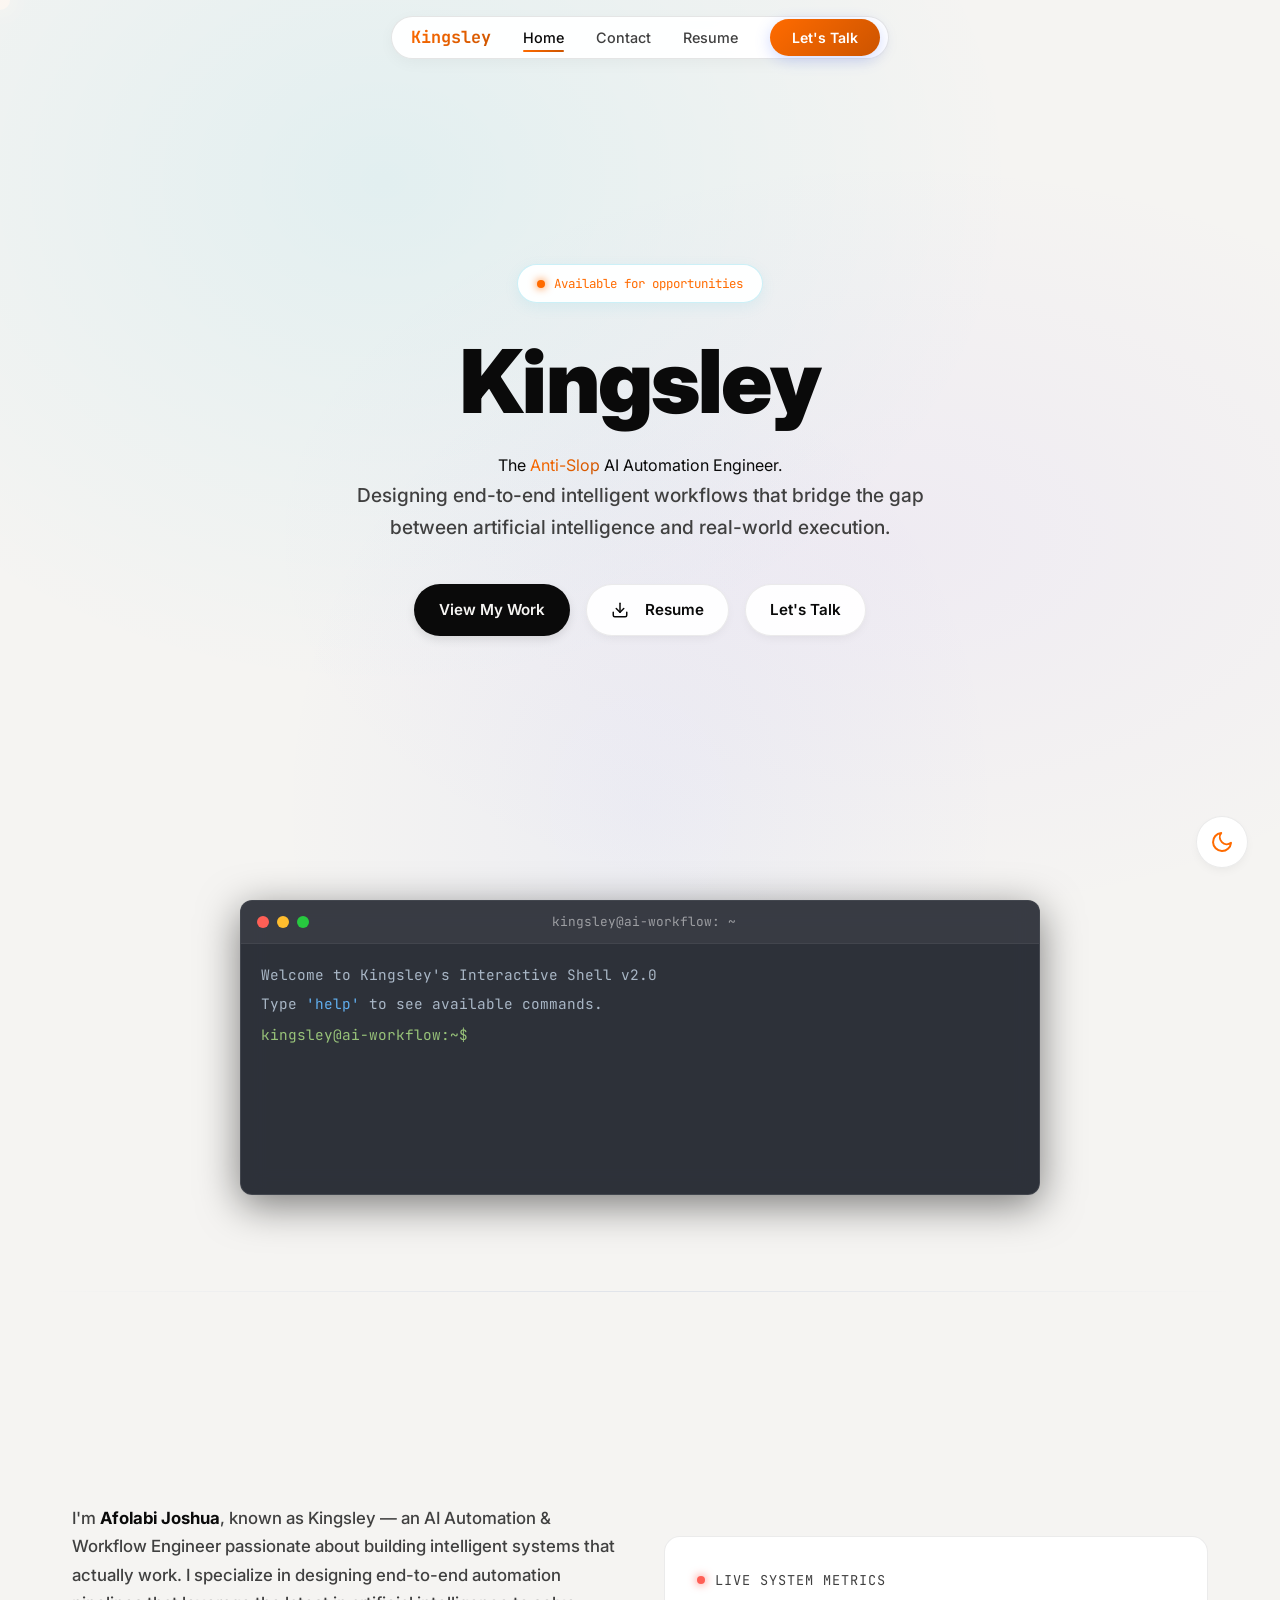
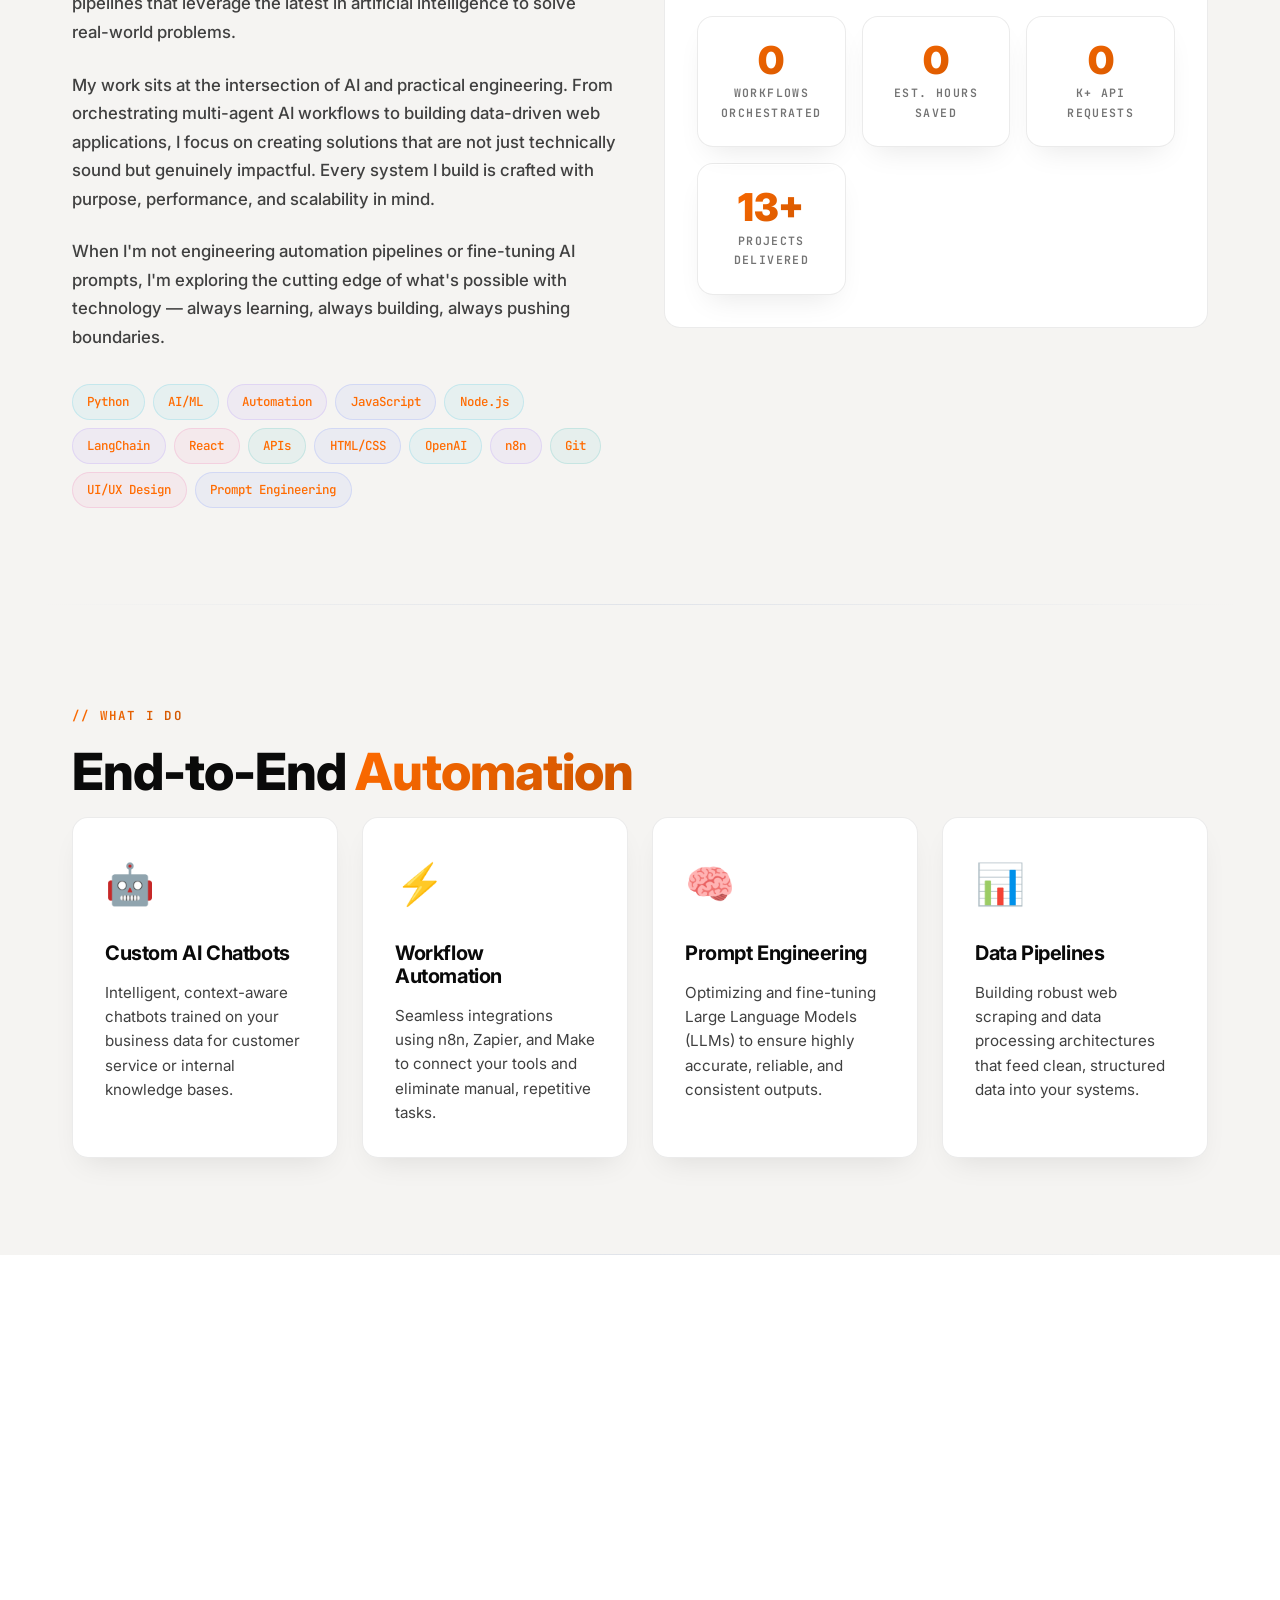
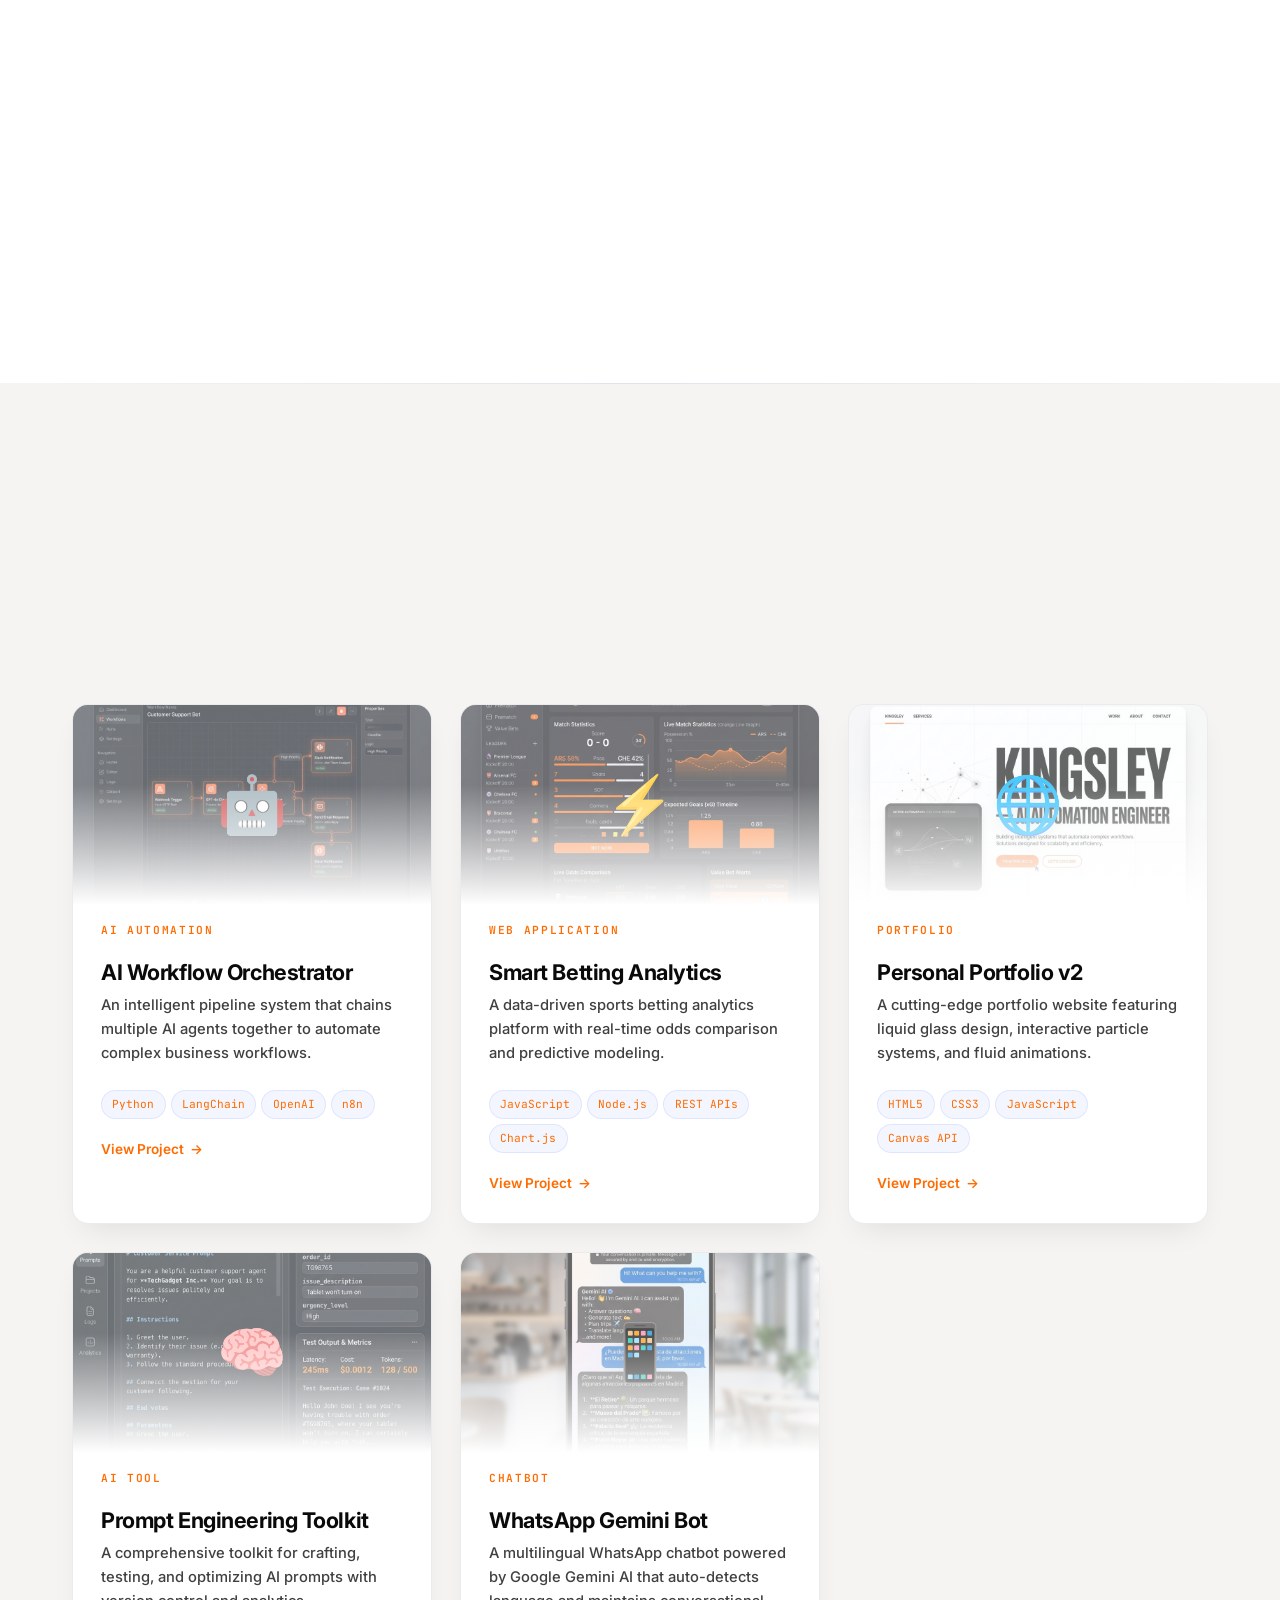
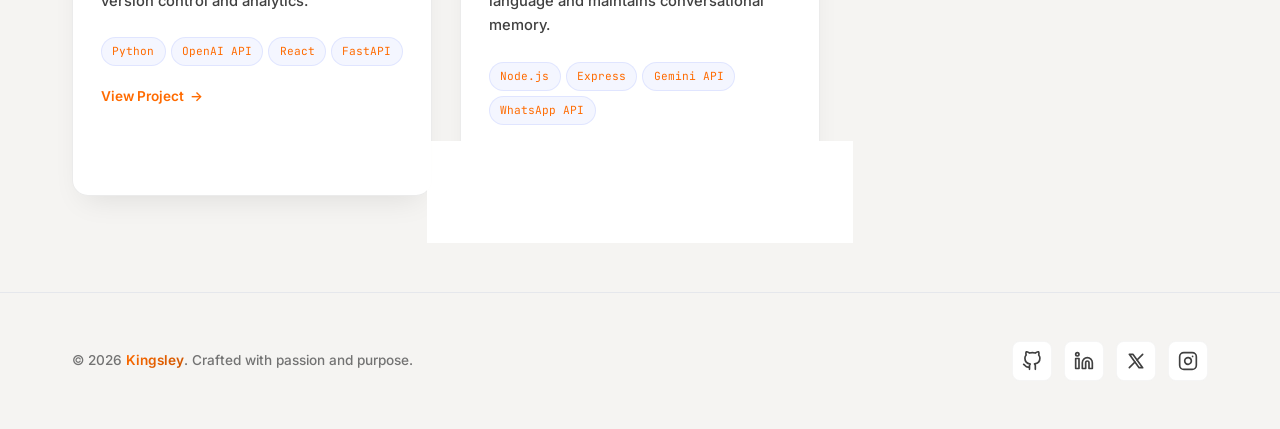
==== commit cda4f792: "feat: Reconstruct website name logo, generate project mockups, and optimize phone mobile views" ====
--- a/index.html
+++ b/index.html
@@ -65,7 +65,7 @@
   <nav class="nav" id="navbar">
     <div class="nav-inner">
       <a href="index.html" class="nav-logo">
-        <span class="logo-bracket">{</span><span class="logo-name">Kingsley</span><span class="logo-bracket">}</span>
+        <span class="logo-name">Kingsley</span>
       </a>
       <ul class="nav-links" id="navLinks">
         <li><a href="index.html" class="active">Home</a></li>
@@ -296,8 +296,11 @@
         <a href="project-ai-workflow.html" class="project-card project-card--cyan glass-card reveal">
           <div class="liquid-shimmer"></div>
           <div class="glass-glow"></div>
-          <div class="project-header">
+          <div class="project-image">
             <span class="project-icon">🤖</span>
+            <img src="assets/ai-workflow.png" alt="AI Workflow Orchestrator" style="position: absolute; inset: 0; width: 100%; height: 100%; object-fit: cover; opacity: 0.85;">
+          </div>
+          <div class="project-header" style="padding-top: 1rem;">
             <span class="project-type">AI AUTOMATION</span>
           </div>
           <h3 class="project-name">AI Workflow Orchestrator</h3>
@@ -315,8 +318,11 @@
         <a href="project-betting-analytics.html" class="project-card project-card--purple glass-card reveal">
           <div class="liquid-shimmer"></div>
           <div class="glass-glow"></div>
-          <div class="project-header">
+          <div class="project-image">
             <span class="project-icon">⚡</span>
+            <img src="assets/betting-analytics.png" alt="Smart Betting Analytics" style="position: absolute; inset: 0; width: 100%; height: 100%; object-fit: cover; opacity: 0.85;">
+          </div>
+          <div class="project-header" style="padding-top: 1rem;">
             <span class="project-type">WEB APPLICATION</span>
           </div>
           <h3 class="project-name">Smart Betting Analytics</h3>
@@ -334,8 +340,11 @@
         <a href="project-portfolio.html" class="project-card project-card--blue glass-card reveal">
           <div class="liquid-shimmer"></div>
           <div class="glass-glow"></div>
-          <div class="project-header">
+          <div class="project-image">
             <span class="project-icon">🌐</span>
+            <img src="assets/portfolio.png" alt="Personal Portfolio v2" style="position: absolute; inset: 0; width: 100%; height: 100%; object-fit: cover; opacity: 0.85;">
+          </div>
+          <div class="project-header" style="padding-top: 1rem;">
             <span class="project-type">PORTFOLIO</span>
           </div>
           <h3 class="project-name">Personal Portfolio v2</h3>
@@ -353,8 +362,11 @@
         <a href="project-prompt-toolkit.html" class="project-card project-card--teal glass-card reveal">
           <div class="liquid-shimmer"></div>
           <div class="glass-glow"></div>
-          <div class="project-header">
+          <div class="project-image">
             <span class="project-icon">🧠</span>
+            <img src="assets/prompt-toolkit.png" alt="Prompt Engineering Toolkit" style="position: absolute; inset: 0; width: 100%; height: 100%; object-fit: cover; opacity: 0.85;">
+          </div>
+          <div class="project-header" style="padding-top: 1rem;">
             <span class="project-type">AI TOOL</span>
           </div>
           <h3 class="project-name">Prompt Engineering Toolkit</h3>
@@ -372,8 +384,11 @@
         <a href="project-whatsapp-bot.html" class="project-card project-card--purple glass-card reveal">
           <div class="liquid-shimmer"></div>
           <div class="glass-glow"></div>
-          <div class="project-header">
+          <div class="project-image">
             <span class="project-icon">📱</span>
+            <img src="assets/whatsapp-bot.png" alt="WhatsApp Gemini Bot" style="position: absolute; inset: 0; width: 100%; height: 100%; object-fit: cover; opacity: 0.85;">
+          </div>
+          <div class="project-header" style="padding-top: 1rem;">
             <span class="project-type">CHATBOT</span>
           </div>
           <h3 class="project-name">WhatsApp Gemini Bot</h3>
--- a/style.css
+++ b/style.css
@@ -827,6 +827,30 @@
 .reveal-delay-4 { transition-delay: 0.4s; }
 @keyframes fadeInUp { from { opacity: 0; transform: translateY(30px); } to { opacity: 1; transform: translateY(0); } }
 
+/* ---------- Project Detail Banner ---------- */
+.project-detail-banner {
+  width: 100%;
+  height: 380px;
+  border-radius: var(--radius-lg);
+  overflow: hidden;
+  border: 1px solid var(--glass-border);
+  box-shadow: var(--shadow-glass-3d);
+  position: relative;
+  z-index: 2;
+  background: var(--glass-bg);
+  transition: border-color var(--duration-normal), box-shadow var(--duration-normal);
+}
+.project-detail-banner img {
+  width: 100%;
+  height: 100%;
+  object-fit: cover;
+  display: block;
+}
+.project-detail-banner:hover {
+  border-color: var(--glass-border-hover);
+  box-shadow: var(--shadow-glass-hover);
+}
+
 /* ---------- Responsive ---------- */
 @media (max-width: 900px) {
   .about-grid, .contact-page-grid { grid-template-columns: 1fr; }
@@ -835,10 +859,28 @@
   .projects-grid { grid-template-columns: 1fr; }
   .form-row { grid-template-columns: 1fr; }
   .n8n-pipeline { flex-direction: column; }
-  .n8n-connector { transform: rotate(90deg); width: auto; height: 40px; }
+  .n8n-connector {
+    width: 2px;
+    height: 32px;
+    background: var(--accent-orange);
+    opacity: 0.5;
+    position: relative;
+    margin: 1.5rem auto;
+  }
+  .n8n-connector svg { display: none; }
+  .n8n-connector::after {
+    content: '';
+    position: absolute;
+    bottom: -4px;
+    left: 50%;
+    transform: translateX(-50%);
+    border-left: 5px solid transparent;
+    border-right: 5px solid transparent;
+    border-top: 6px solid var(--accent-orange);
+  }
   .n8n-details-grid { grid-template-columns: 1fr; }
 }
-@media (max-width: 640px) {
+@media (max-width: 768px) {
   .nav-links {
     position: fixed; top: 0; right: -100%; width: 80%; max-width: 320px; height: 100vh;
     background: var(--mobile-nav-bg); backdrop-filter: var(--glass-blur-heavy);
@@ -853,6 +895,13 @@
   .hero { padding: 6rem 1rem; }
   .contact-form-card { padding: 1.5rem; }
   .theme-toggle { bottom: 1.5rem; right: 1.5rem; width: 46px; height: 46px; }
+  .project-detail-banner { height: 220px; }
+}
+@media (max-width: 480px) {
+  .term-prompt { font-size: 0.8rem; margin-right: 4px; }
+  .term-input { font-size: 0.8rem; }
+  .terminal-header { padding: 8px 12px; }
+  .terminal-body { padding: 12px; min-height: 200px; }
 }
 
 /* ---------- Scrollbar ---------- */
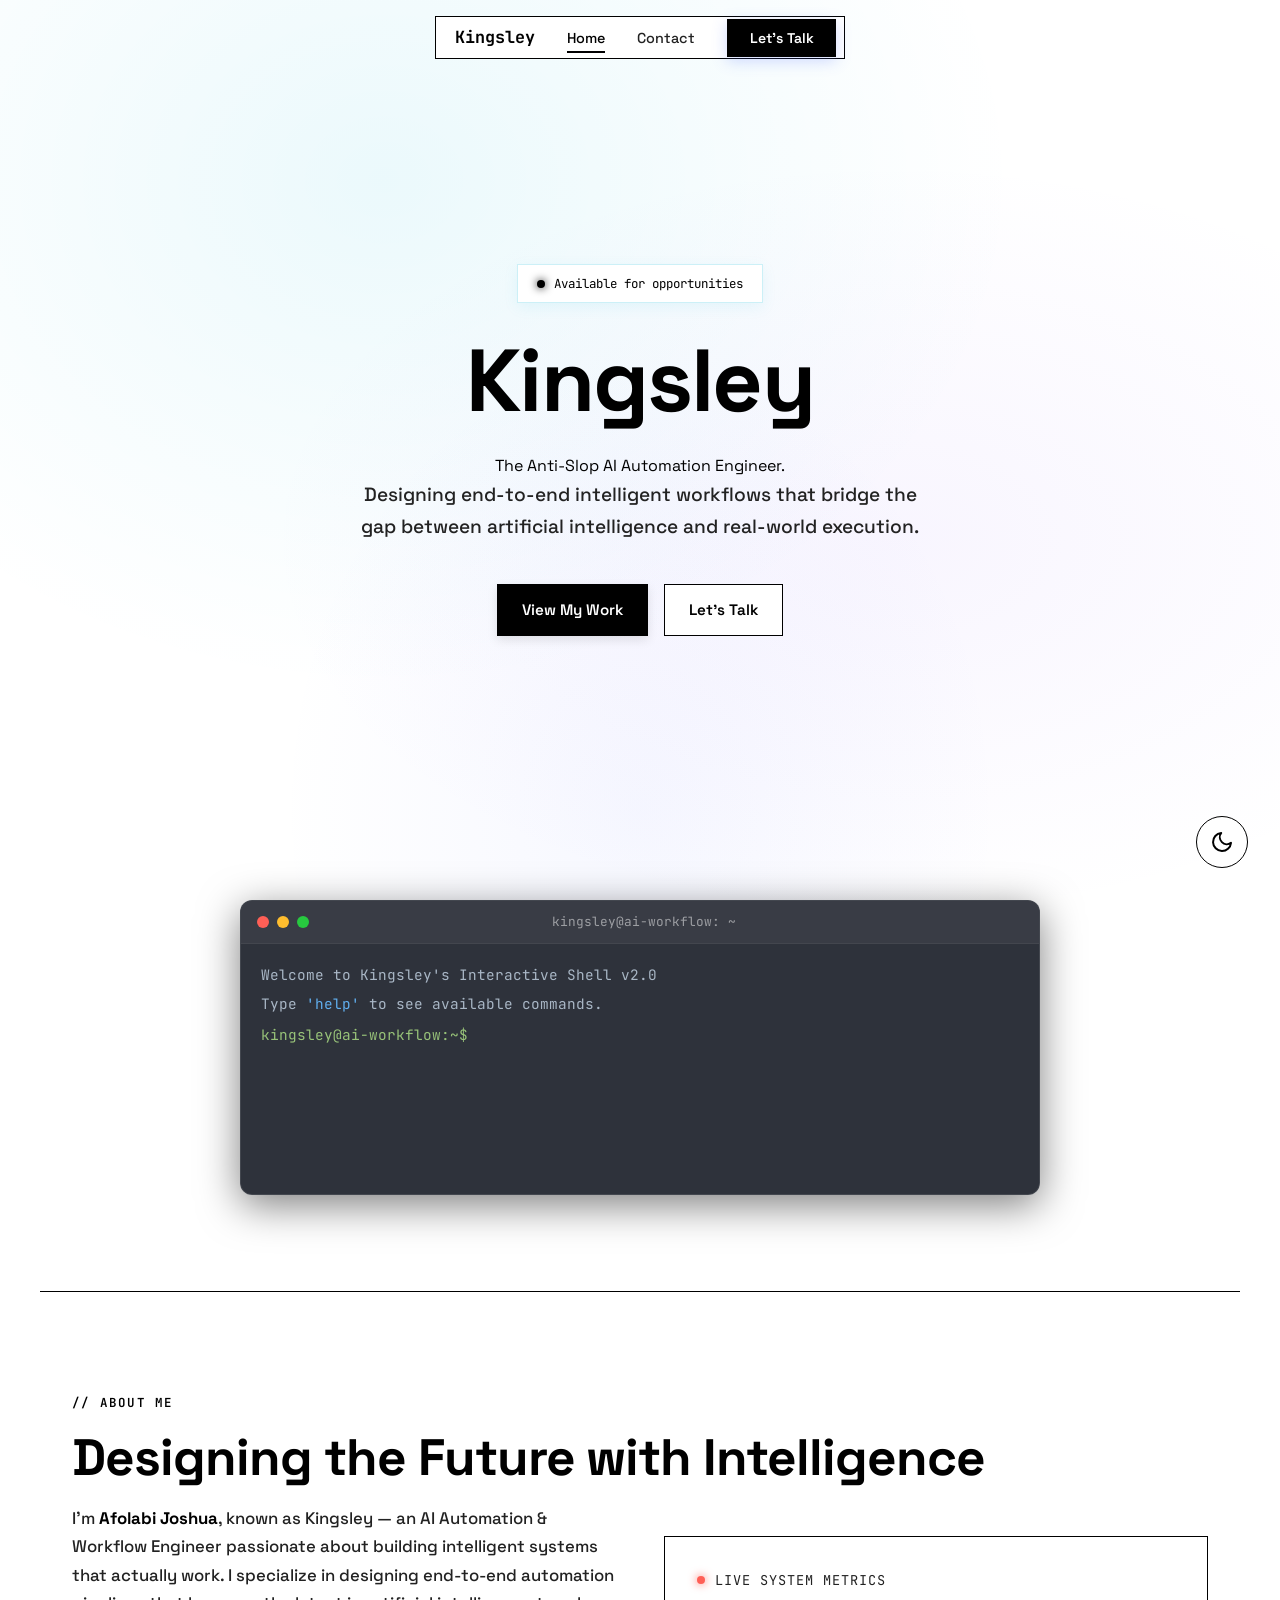
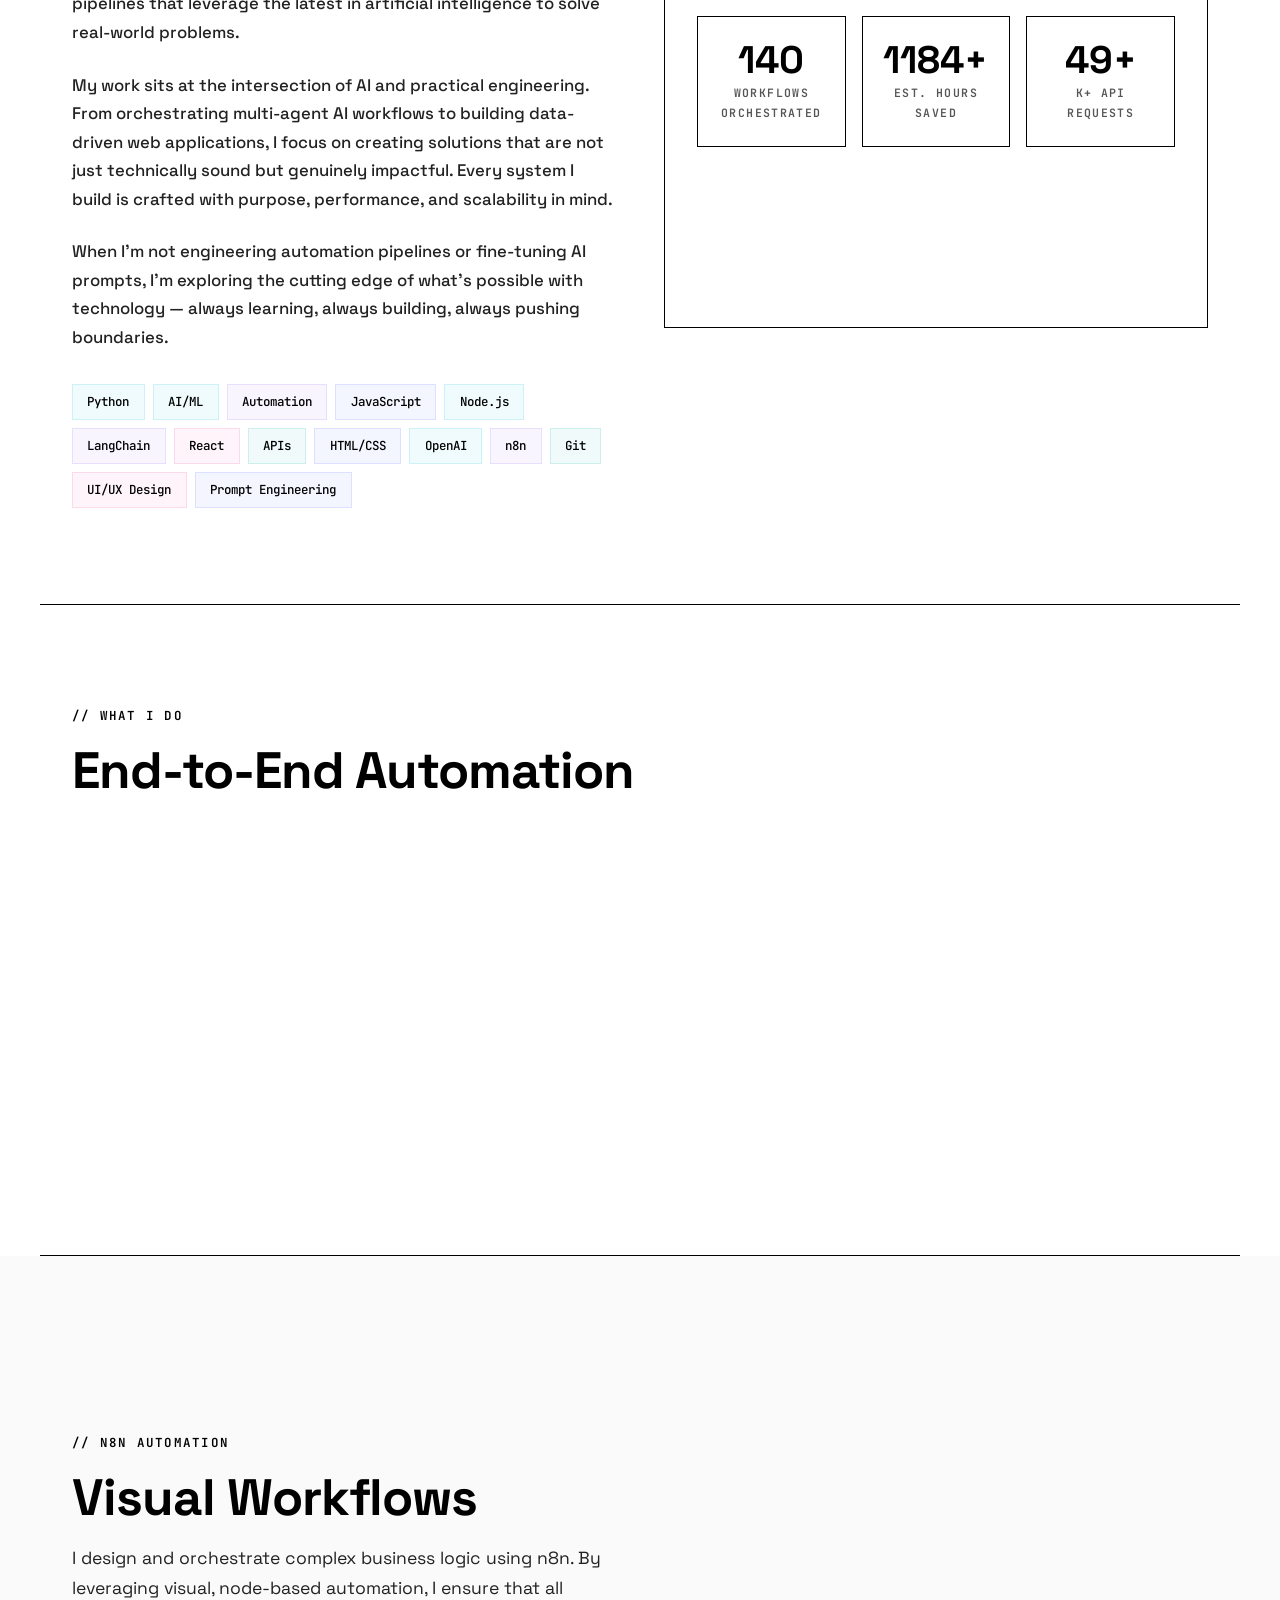
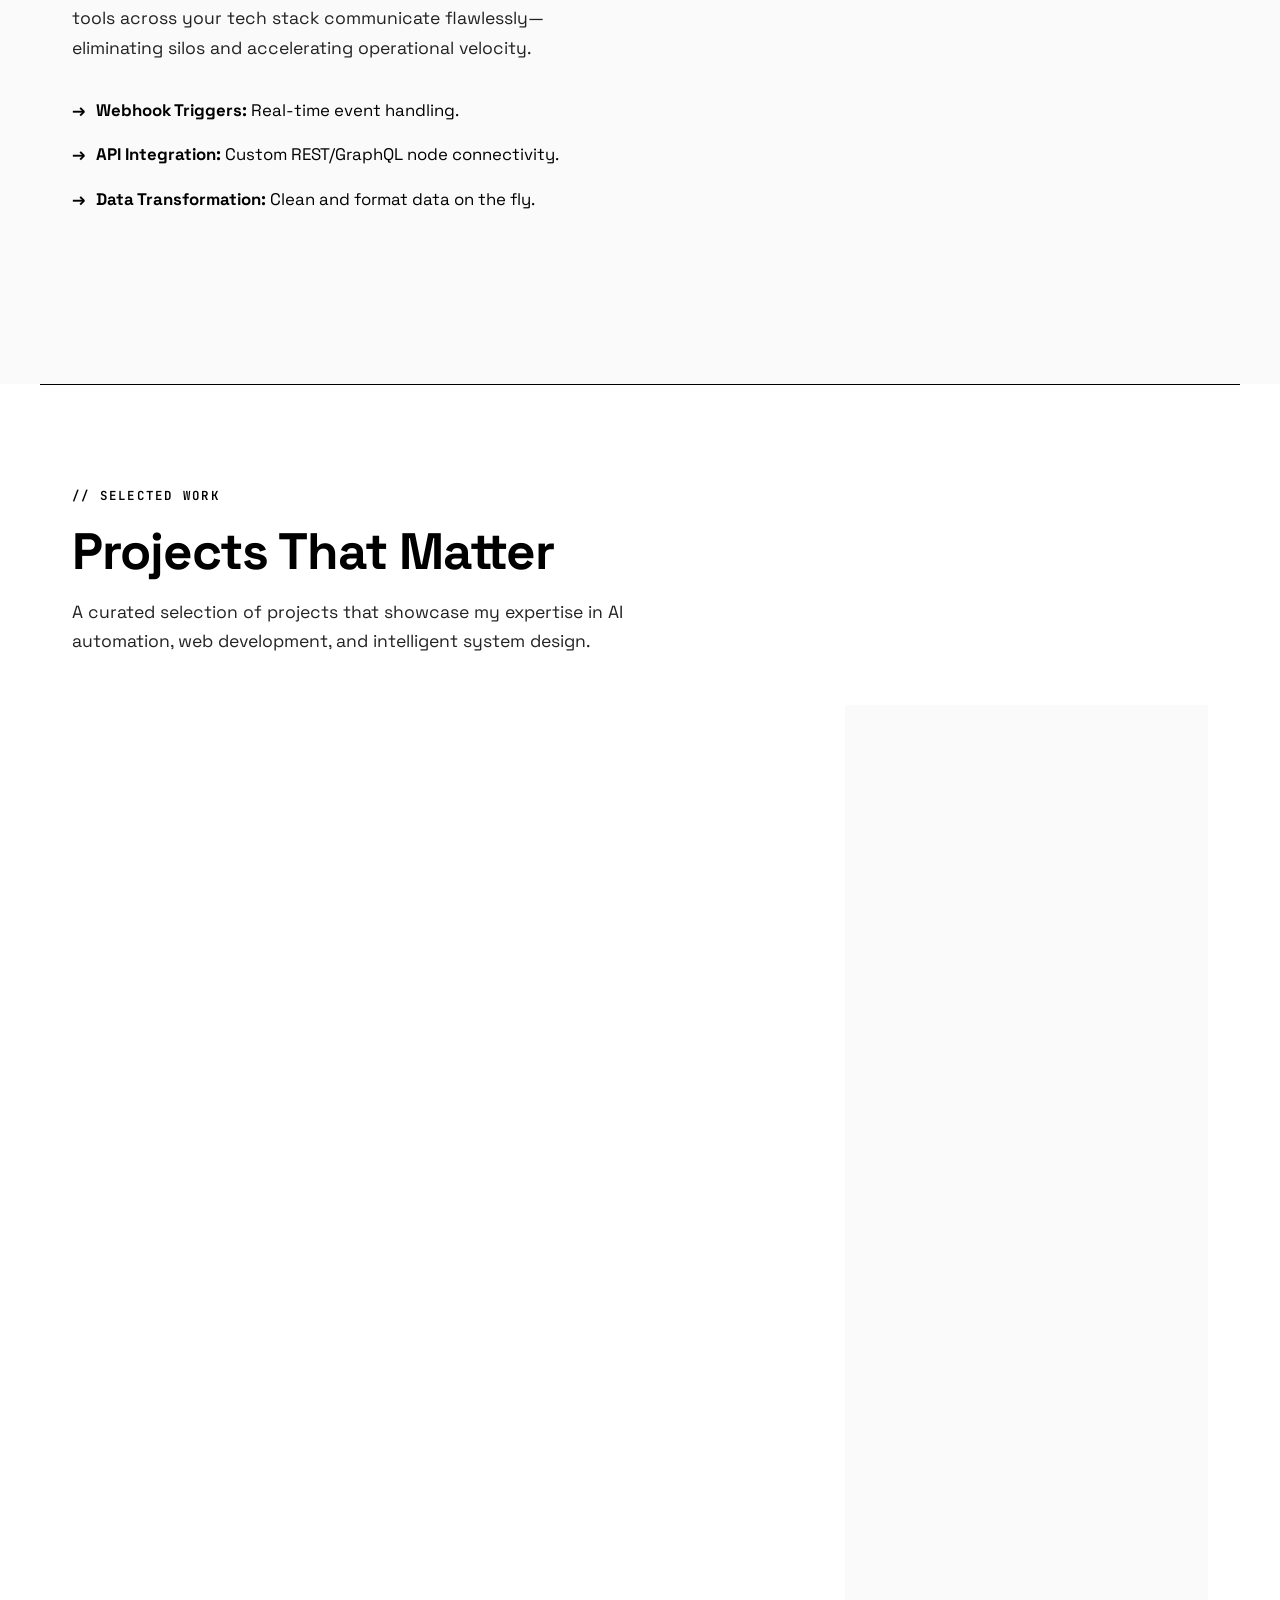
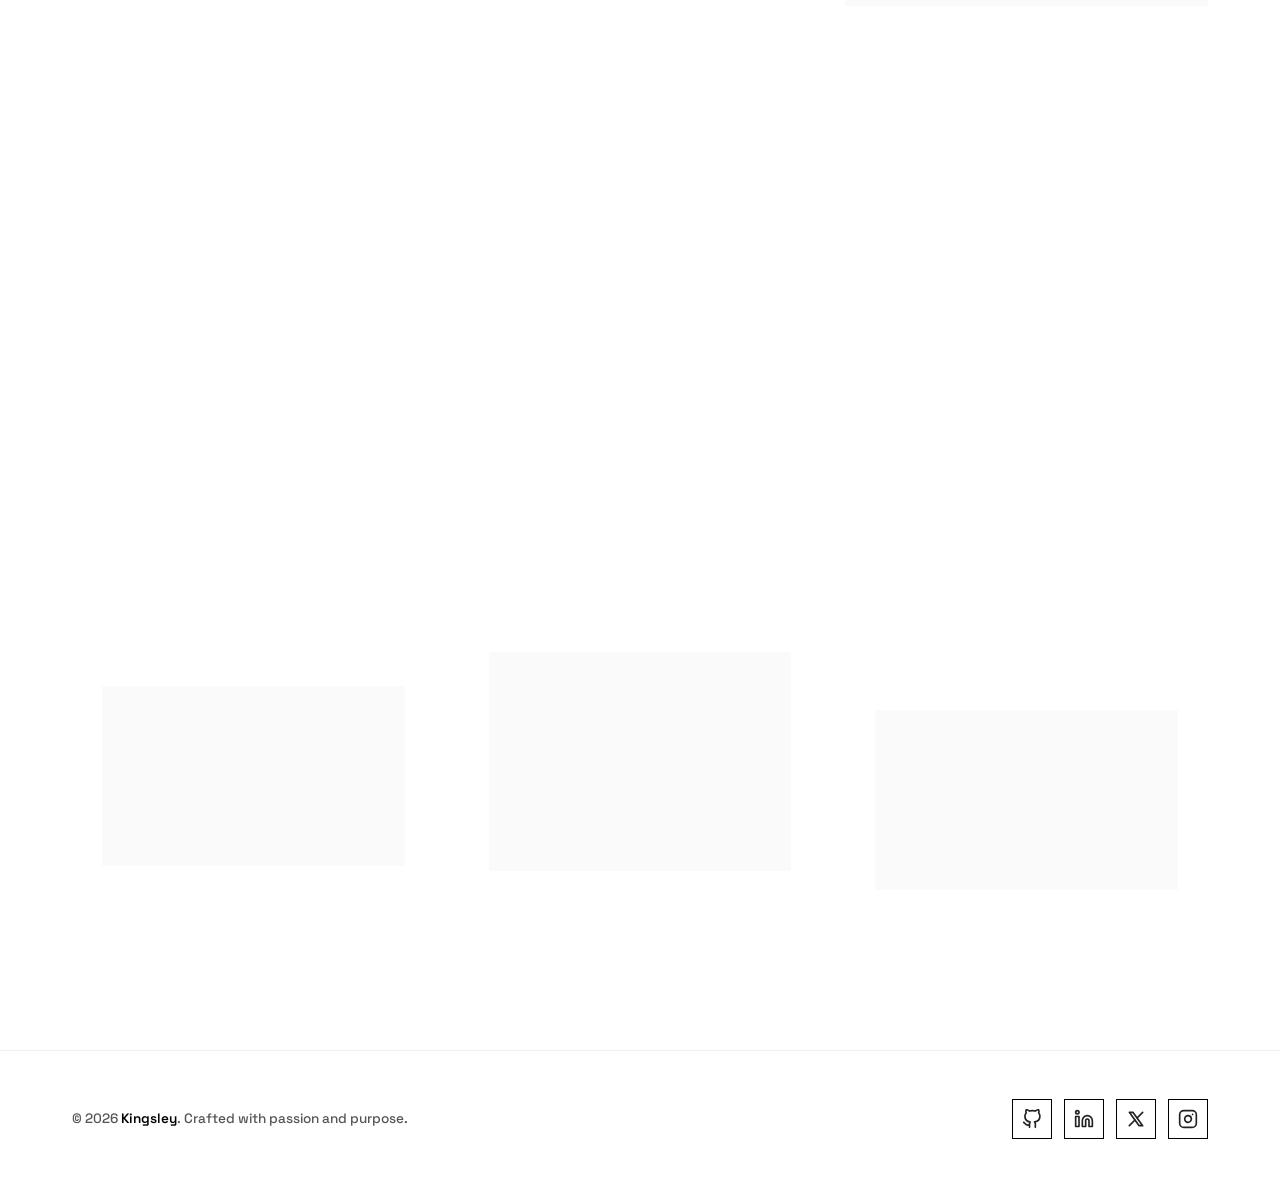
==== commit 292d1076: "Exclusively lock portfolio to Minimalist theme, remove other modes and resume, restore card page nav" ====
--- a/index.html
+++ b/index.html
@@ -26,21 +26,6 @@
 </head>
 <body>
 
-  <!-- ============ CUSTOM CURSOR ============ -->
-  <div class="liquid-cursor" id="liquidCursor"></div>
-
-  <!-- ============ NOISE OVERLAY ============ -->
-  <div class="noise-overlay" aria-hidden="true"></div>
-
-  <!-- ============ BACKGROUND MESH ============ -->
-  <div class="bg-mesh" aria-hidden="true">
-    <canvas id="bgCanvas" class="bg-canvas"></canvas>
-    <div class="bg-orb bg-orb--1"></div>
-    <div class="bg-orb bg-orb--2"></div>
-    <div class="bg-orb bg-orb--3"></div>
-    <div class="bg-orb bg-orb--4"></div>
-  </div>
-
   <!-- ============ THEME TOGGLE ============ -->
   <button class="theme-toggle" id="themeToggle" aria-label="Toggle dark/light mode" title="Switch theme">
     <!-- Sun icon (shown in dark mode) -->
@@ -70,7 +55,6 @@
       <ul class="nav-links" id="navLinks">
         <li><a href="index.html" class="active">Home</a></li>
         <li><a href="contact.html">Contact</a></li>
-        <li><a href="#resume" id="navResumeLink">Resume</a></li>
         <li><a href="contact.html" class="nav-cta">Let's Talk</a></li>
       </ul>
       <button class="nav-toggle" id="navToggle" aria-label="Toggle menu">
@@ -97,10 +81,6 @@
         </p>
         <div class="hero-actions">
           <a href="#projects" class="btn btn-primary">View My Work</a>
-          <a href="#resume" id="heroResumeBtn" class="btn btn-glass">
-            <svg xmlns="http://www.w3.org/2000/svg" width="18" height="18" viewBox="0 0 24 24" fill="none" stroke="currentColor" stroke-width="2" stroke-linecap="round" stroke-linejoin="round" style="margin-right: 8px;"><path d="M21 15v4a2 2 0 0 1-2 2H5a2 2 0 0 1-2-2v-4"/><polyline points="7 10 12 15 17 10"/><line x1="12" y1="15" x2="12" y2="3"/></svg>
-            Resume
-          </a>
           <a href="contact.html" class="btn btn-glass">Let's Talk</a>
         </div>
       </div>
@@ -290,7 +270,7 @@
         <h2 class="section-title">Projects That <span class="gradient-text">Matter</span></h2>
         <p class="section-subtitle">A curated selection of projects that showcase my expertise in AI automation, web development, and intelligent system design.</p>
       </div>
-      <div class="projects-grid">
+      <div class="projects-grid" id="projectsGrid">
 
         <!-- Project 1 -->
         <a href="project-ai-workflow.html" class="project-card project-card--cyan glass-card reveal">
@@ -312,6 +292,32 @@
             <span>n8n</span>
           </div>
           <span class="view-project">View Project <span class="arrow">→</span></span>
+          <div class="project-deep-dive">
+            <div class="project-deep-dive-title">🔬 Technical Deep Dive</div>
+            <div class="project-deep-dive-metrics">
+              <div class="deep-dive-metric">
+                <div class="deep-dive-metric-val">142</div>
+                <div class="deep-dive-metric-lbl">Workflows</div>
+              </div>
+              <div class="deep-dive-metric">
+                <div class="deep-dive-metric-val">99.8%</div>
+                <div class="deep-dive-metric-lbl">Accuracy</div>
+              </div>
+              <div class="deep-dive-metric">
+                <div class="deep-dive-metric-val">$12.5k</div>
+                <div class="deep-dive-metric-lbl">Saved</div>
+              </div>
+            </div>
+            <div class="project-deep-dive-code">from langgraph.graph import StateGraph, END
+
+# Orchestrate multi-agent system
+workflow = StateGraph(AgentState)
+workflow.add_node("researcher", call_researcher)
+workflow.add_node("writer", call_writer)
+workflow.add_edge("researcher", "writer")
+workflow.set_entry_point("researcher")</div>
+            <span style="font-size:0.8rem; font-weight:700; color:var(--text-primary); text-decoration: underline; display:block; margin-top:0.5rem;">Read full documentation →</span>
+          </div>
         </a>
 
         <!-- Project 2 -->
@@ -334,6 +340,32 @@
             <span>Chart.js</span>
           </div>
           <span class="view-project">View Project <span class="arrow">→</span></span>
+          <div class="project-deep-dive">
+            <div class="project-deep-dive-title">🔬 Technical Deep Dive</div>
+            <div class="project-deep-dive-metrics">
+              <div class="deep-dive-metric">
+                <div class="deep-dive-metric-val">68.4%</div>
+                <div class="deep-dive-metric-lbl">Accuracy</div>
+              </div>
+              <div class="deep-dive-metric">
+                <div class="deep-dive-metric-val">1.2s</div>
+                <div class="deep-dive-metric-lbl">Latency</div>
+              </div>
+              <div class="deep-dive-metric">
+                <div class="deep-dive-metric-val">2.4k</div>
+                <div class="deep-dive-metric-lbl">Active Users</div>
+              </div>
+            </div>
+            <div class="project-deep-dive-code">// Live odds comparison logic
+async function compareOdds(matchId) {
+  const feeds = await fetchOddsAPI(matchId);
+  return feeds.map(feed => ({
+    bookmaker: feed.title,
+    spread: Math.max(...feed.markets[0].outcomes)
+  }));
+}</div>
+            <span style="font-size:0.8rem; font-weight:700; color:var(--text-primary); text-decoration: underline; display:block; margin-top:0.5rem;">Read full documentation →</span>
+          </div>
         </a>
 
         <!-- Project 3 -->
@@ -356,6 +388,32 @@
             <span>Canvas API</span>
           </div>
           <span class="view-project">View Project <span class="arrow">→</span></span>
+          <div class="project-deep-dive">
+            <div class="project-deep-dive-title">🔬 Technical Deep Dive</div>
+            <div class="project-deep-dive-metrics">
+              <div class="deep-dive-metric">
+                <div class="deep-dive-metric-val">0.45s</div>
+                <div class="deep-dive-metric-lbl">LCP Load</div>
+              </div>
+              <div class="deep-dive-metric">
+                <div class="deep-dive-metric-val">100%</div>
+                <div class="deep-dive-metric-lbl">Performance</div>
+              </div>
+              <div class="deep-dive-metric">
+                <div class="deep-dive-metric-val">8+</div>
+                <div class="deep-dive-metric-lbl">Animations</div>
+              </div>
+            </div>
+            <div class="project-deep-dive-code">// 3D Rotations for Floating Symbols
+function rotate3D(point, angleX, angleY) {
+  let [x, y, z] = point;
+  let y1 = y * Math.cos(angleX) - z * Math.sin(angleX);
+  let z1 = y * Math.sin(angleX) + z * Math.cos(angleX);
+  let x2 = x * Math.cos(angleY) + z1 * Math.sin(angleY);
+  return [x2, y1];
+}</div>
+            <span style="font-size:0.8rem; font-weight:700; color:var(--text-primary); text-decoration: underline; display:block; margin-top:0.5rem;">Read full documentation →</span>
+          </div>
         </a>
 
         <!-- Project 4 -->
@@ -378,6 +436,34 @@
             <span>FastAPI</span>
           </div>
           <span class="view-project">View Project <span class="arrow">→</span></span>
+          <div class="project-deep-dive">
+            <div class="project-deep-dive-title">🔬 Technical Deep Dive</div>
+            <div class="project-deep-dive-metrics">
+              <div class="deep-dive-metric">
+                <div class="deep-dive-metric-val">500+</div>
+                <div class="deep-dive-metric-lbl">Prompts</div>
+              </div>
+              <div class="deep-dive-metric">
+                <div class="deep-dive-metric-val">180ms</div>
+                <div class="deep-dive-metric-lbl">Latency Cut</div>
+              </div>
+              <div class="deep-dive-metric">
+                <div class="deep-dive-metric-val">32%</div>
+                <div class="deep-dive-metric-lbl">Token Saved</div>
+              </div>
+            </div>
+            <div class="project-deep-dive-code"># Prompt optimizer & evaluation script
+def optimize_prompt(base_prompt, variables):
+    response = openai.ChatCompletion.create(
+        model="gpt-4-turbo",
+        messages=[
+            {"role": "system", "content": "Prompt optimizer"},
+            {"role": "user", "content": f"Optimize: {base_prompt}"}
+        ]
+    )
+    return response.choices[0].message.content</div>
+            <span style="font-size:0.8rem; font-weight:700; color:var(--text-primary); text-decoration: underline; display:block; margin-top:0.5rem;">Read full documentation →</span>
+          </div>
         </a>
 
         <!-- Project 5 -->
@@ -400,8 +486,35 @@
             <span>WhatsApp API</span>
           </div>
           <span class="view-project">View Project <span class="arrow">→</span></span>
+          <div class="project-deep-dive">
+            <div class="project-deep-dive-title">🔬 Technical Deep Dive</div>
+            <div class="project-deep-dive-metrics">
+              <div class="deep-dive-metric">
+                <div class="deep-dive-metric-val">15k+</div>
+                <div class="deep-dive-metric-lbl">Replies</div>
+              </div>
+              <div class="deep-dive-metric">
+                <div class="deep-dive-metric-val">0.9s</div>
+                <div class="deep-dive-metric-lbl">Response</div>
+              </div>
+              <div class="deep-dive-metric">
+                <div class="deep-dive-metric-val">12</div>
+                <div class="deep-dive-metric-lbl">Languages</div>
+              </div>
+            </div>
+            <div class="project-deep-dive-code">// Multilingual auto-response route
+app.post("/webhook", async (req, res) => {
+  const { from, body } = req.body;
+  const lang = detectLanguage(body);
+  const reply = await gemini.generateText(body, { lang });
+  await whatsapp.sendMessage(from, reply);
+  res.sendStatus(200);
+});</div>
+            <span style="font-size:0.8rem; font-weight:700; color:var(--text-primary); text-decoration: underline; display:block; margin-top:0.5rem;">Read full documentation →</span>
+          </div>
         </a>
 
+      </div>
       </div>
     </div>
   </section>
@@ -428,7 +541,6 @@
       </div>
     </div>
   </footer>
-
   <script src="script.js"></script>
 </body>
 </html>
--- a/style.css
+++ b/style.css
@@ -6,86 +6,86 @@
 
 @import url('https://fonts.googleapis.com/css2?family=Inter:wght@300;400;500;600;700;800;900&family=JetBrains+Mono:wght@400;500;600&family=Space+Grotesk:wght@500;600;700;800&display=swap');
 
-/* ---------- Design Tokens (Light Mode — Default) ---------- */
+/* ---------- Design Tokens (Light Mode — Default Minimalist) ---------- */
 :root {
   /* Clean light background */
-  --bg-base: #f5f4f2;
-  --bg-page: #f5f4f2;
-  --bg-warm: #ffffff;
+  --bg-base: #ffffff;
+  --bg-page: #ffffff;
+  --bg-warm: #fafafa;
   --bg-white: #ffffff;
 
   /* Solid cards, crisp borders, no blur */
-  --glass-bg: rgba(255, 255, 255, 0.95);
-  --glass-bg-hover: #ffffff;
+  --glass-bg: #ffffff;
+  --glass-bg-hover: #fafafa;
   --glass-bg-solid: #ffffff;
-  --glass-border: rgba(0, 0, 0, 0.08);
-  --glass-border-inner: rgba(0, 0, 0, 0.04);
-  --glass-border-hover: rgba(0, 0, 0, 0.15);
+  --glass-border: #000000;
+  --glass-border-inner: #000000;
+  --glass-border-hover: #000000;
   --glass-blur: blur(0px);
   --glass-blur-heavy: blur(0px);
 
   /* Flat, sharp shadows */
-  --shadow-glass: 0 4px 12px -4px rgba(15, 15, 15, 0.08);
-  --shadow-glass-hover: 0 14px 30px -8px rgba(15, 15, 15, 0.15);
-  --shadow-glass-3d: 0 14px 30px -12px rgba(0,0,0,0.1), inset 0 1px 0 rgba(255,255,255,1);
+  --shadow-glass: none;
+  --shadow-glass-hover: none;
+  --shadow-glass-3d: none;
 
   /* Accents */
-  --accent-cyan: #ff6b00;
-  --accent-blue: #ff6b00;
-  --accent-purple: #ff6b00;
-  --accent-pink: #ff6b00;
-  --accent-teal: #ff6b00;
-  --accent-orange: #ff6b00;
-
-  /* Gradients - Flattened */
-  --gradient-primary: linear-gradient(135deg, #ff6b00, #cc5400);
-  --gradient-accent: linear-gradient(135deg, #ff6b00, #cc5400);
-  --gradient-warm: linear-gradient(135deg, #ff6b00, #cc5400);
+  --accent-cyan: #000000;
+  --accent-blue: #000000;
+  --accent-purple: #000000;
+  --accent-pink: #000000;
+  --accent-teal: #000000;
+  --accent-orange: #000000;
+
+  /* Gradients */
+  --gradient-primary: linear-gradient(0deg, #000000, #000000);
+  --gradient-accent: linear-gradient(0deg, #000000, #000000);
+  --gradient-warm: linear-gradient(0deg, #000000, #000000);
   --gradient-glass-shine: transparent;
   --gradient-prism: transparent;
 
   /* Text — high contrast for readability */
-  --text-primary: #0a0a0a;
-  --text-secondary: #404040;
-  --text-tertiary: #737373;
+  --text-primary: #000000;
+  --text-secondary: #222222;
+  --text-tertiary: #555555;
   --text-white: #ffffff;
 
   /* Nav scrolled background */
-  --nav-scrolled-bg: rgba(255, 255, 255, 0.95);
-  --nav-scrolled-border: rgba(0, 0, 0, 0.1);
-  --nav-scrolled-shadow: rgba(0, 0, 0, 0.04);
+  --nav-scrolled-bg: #ffffff;
+  --nav-scrolled-border: #000000;
+  --nav-scrolled-shadow: none;
 
   /* Mobile nav panel */
   --mobile-nav-bg: #ffffff;
 
-  /* Body radial overlays (subtle) */
-  --body-radial-1: rgba(255, 107, 0, 0.03);
-  --body-radial-2: rgba(255, 107, 0, 0.02);
-  --body-radial-3: rgba(0, 0, 0, 0.01);
+  /* Body radial overlays (disabled) */
+  --body-radial-1: transparent;
+  --body-radial-2: transparent;
+  --body-radial-3: transparent;
 
   /* Selection */
-  --selection-bg: rgba(255, 107, 0, 0.2);
-  --selection-color: #ff6b00;
+  --selection-bg: rgba(0, 0, 0, 0.1);
+  --selection-color: #000000;
 
   /* Scrollbar */
-  --scrollbar-track: var(--bg-base);
-  --scrollbar-thumb: rgba(0,0,0,0.2);
-  --scrollbar-thumb-hover: rgba(0,0,0,0.4);
-
-  /* Canvas opacity - very subtle */
-  --canvas-opacity: 0.15;
+  --scrollbar-track: #ffffff;
+  --scrollbar-thumb: rgba(0,0,0,0.3);
+  --scrollbar-thumb-hover: rgba(0,0,0,0.6);
+
+  /* Canvas opacity */
+  --canvas-opacity: 0;
 
   /* Fonts */
-  --font-sans: 'Inter', -apple-system, BlinkMacSystemFont, sans-serif;
-  --font-display: 'Inter', sans-serif;
+  --font-sans: 'Space Grotesk', 'JetBrains Mono', monospace;
+  --font-display: 'Space Grotesk', monospace;
   --font-mono: 'JetBrains Mono', monospace;
 
   /* Radii */
-  --radius-sm: 8px;
-  --radius-md: 12px;
-  --radius-lg: 16px;
-  --radius-xl: 24px;
-  --radius-full: 999px;
+  --radius-sm: 0px;
+  --radius-md: 0px;
+  --radius-lg: 0px;
+  --radius-xl: 0px;
+  --radius-full: 0px;
 
   /* Animation */
   --ease-out: cubic-bezier(0.16, 1, 0.3, 1);
@@ -97,51 +97,60 @@
 
 /* ---------- Design Tokens (Dark Mode) ---------- */
 [data-theme="dark"] {
-  --bg-base: #0a0a0a;
-  --bg-page: #0a0a0a;
-  --bg-warm: #111111;
-  --bg-white: #171717;
-
-  --glass-bg: rgba(23, 23, 23, 0.95);
-  --glass-bg-hover: #1f1f1f;
-  --glass-bg-solid: #171717;
-  --glass-border: rgba(255, 255, 255, 0.08);
-  --glass-border-inner: rgba(255, 255, 255, 0.04);
-  --glass-border-hover: rgba(255, 255, 255, 0.15);
-
-  --shadow-glass: 0 4px 12px -4px rgba(0, 0, 0, 0.5);
-  --shadow-glass-hover: 0 14px 30px -8px rgba(0, 0, 0, 0.8);
-  --shadow-glass-3d: 0 14px 30px -12px rgba(0,0,0,0.8), inset 0 1px 0 rgba(255,255,255,0.05);
+  --bg-base: #000000;
+  --bg-page: #000000;
+  --bg-warm: #0a0a0a;
+  --bg-white: #000000;
+
+  --glass-bg: #000000;
+  --glass-bg-hover: #0a0a0a;
+  --glass-bg-solid: #000000;
+  --glass-border: #ffffff;
+  --glass-border-inner: #ffffff;
+  --glass-border-hover: #ffffff;
+
+  --shadow-glass: none;
+  --shadow-glass-hover: none;
+  --shadow-glass-3d: none;
 
   --gradient-glass-shine: transparent;
   --gradient-prism: transparent;
 
   /* Text — bright for dark backgrounds */
-  --text-primary: #ededed;
-  --text-secondary: #a3a3a3;
-  --text-tertiary: #737373;
-
-  --nav-scrolled-bg: rgba(10, 10, 10, 0.95);
-  --nav-scrolled-border: rgba(255, 255, 255, 0.1);
-  --nav-scrolled-shadow: rgba(0, 0, 0, 0.5);
-
-  --mobile-nav-bg: #0a0a0a;
-
-  --body-radial-1: rgba(255, 107, 0, 0.03);
-  --body-radial-2: rgba(255, 107, 0, 0.02);
-  --body-radial-3: rgba(255, 255, 255, 0.01);
-
-  --selection-bg: rgba(255, 107, 0, 0.3);
-  --selection-color: #ff6b00;
-
-  --scrollbar-track: #0a0a0a;
-  --scrollbar-thumb: rgba(255,255,255,0.2);
-  --scrollbar-thumb-hover: rgba(255,255,255,0.4);
-
-  --canvas-opacity: 0.15;
-}
-
-/* ---------- Reset ---------- */
+  --text-primary: #ffffff;
+  --text-secondary: #dddddd;
+  --text-tertiary: #999999;
+
+  --nav-scrolled-bg: #000000;
+  --nav-scrolled-border: #ffffff;
+  --nav-scrolled-shadow: none;
+
+  --mobile-nav-bg: #000000;
+
+  --body-radial-1: transparent;
+  --body-radial-2: transparent;
+  --body-radial-3: transparent;
+
+  --selection-bg: rgba(255, 255, 255, 0.2);
+  --selection-color: #ffffff;
+
+  --scrollbar-track: #000000;
+  --scrollbar-thumb: rgba(255,255,255,0.3);
+  --scrollbar-thumb-hover: rgba(255,255,255,0.6);
+
+  --canvas-opacity: 0;
+
+  --accent-cyan: #ffffff;
+  --accent-blue: #ffffff;
+  --accent-purple: #ffffff;
+  --accent-pink: #ffffff;
+  --accent-teal: #ffffff;
+  --accent-orange: #ffffff;
+
+  --gradient-primary: linear-gradient(0deg, #ffffff, #ffffff);
+  --gradient-accent: linear-gradient(0deg, #ffffff, #ffffff);
+  --gradient-warm: linear-gradient(0deg, #ffffff, #ffffff);
+}
 *, *::before, *::after { box-sizing: border-box; margin: 0; padding: 0; }
 html { scroll-behavior: smooth; scroll-padding-top: 100px; font-size: 16px; }
 body {
@@ -519,9 +528,26 @@
   transform: translateZ(0);
   transition: transform var(--duration-normal) var(--ease-out), box-shadow var(--duration-normal) var(--ease-out);
 }
-.project-card:hover { transform: translateY(-8px) rotateX(2deg); }
+@media (hover: hover) {
+  .project-card:hover { transform: translateY(-8px) rotateX(2deg); }
+}
 .project-card .project-image { width: 100%; height: 200px; position: relative; overflow: hidden; display: flex; align-items: center; justify-content: center; }
-.project-card .project-icon { font-size: 3.5rem; z-index: 1; position: relative; filter: drop-shadow(0 4px 8px rgba(0,0,0,0.1)); }
+.project-card .project-icon {
+  position: absolute;
+  top: 1rem;
+  left: 1rem;
+  font-size: 1.5rem;
+  z-index: 3;
+  background: var(--glass-bg);
+  border: 1px solid var(--glass-border);
+  width: 38px;
+  height: 38px;
+  border-radius: 50%;
+  display: flex;
+  align-items: center;
+  justify-content: center;
+  box-shadow: var(--shadow-glass);
+}
 .project-card .project-image::after { content: ''; position: absolute; inset: 0; background: linear-gradient(to top, var(--glass-bg-solid), rgba(255,255,255,0.3) 60%); z-index: 2; }
 .project-card .project-body { padding: 1.75rem; position: relative; z-index: 3; }
 .project-header { display: flex; align-items: center; gap: 0.75rem; margin-bottom: 0.75rem; padding: 1.5rem 1.75rem 0; position: relative; z-index: 3; }
@@ -881,27 +907,93 @@
   .n8n-details-grid { grid-template-columns: 1fr; }
 }
 @media (max-width: 768px) {
+  /* Flat top nav bar docked to top on mobile */
+  .nav {
+    top: 0;
+    left: 0;
+    right: 0;
+    padding: 0;
+  }
+  .nav-inner {
+    border-radius: 0;
+    border-top: none;
+    border-left: none;
+    border-right: none;
+    width: 100%;
+    padding: 0.75rem 1.25rem;
+    border-bottom: 1px solid var(--nav-scrolled-border);
+  }
   .nav-links {
     position: fixed; top: 0; right: -100%; width: 80%; max-width: 320px; height: 100vh;
     background: var(--mobile-nav-bg); backdrop-filter: var(--glass-blur-heavy);
     flex-direction: column; align-items: flex-start; padding: 5rem 2rem 2rem; gap: 1.5rem;
     border-left: 1px solid var(--nav-scrolled-border); transition: right var(--duration-normal);
     box-shadow: -10px 0 40px var(--nav-scrolled-shadow);
+    z-index: 150;
   }
   .nav-links.open { right: 0; }
-  .nav-toggle { display: block; }
-  .container { padding: 0 1rem; }
-  .section { padding: 4rem 0; }
-  .hero { padding: 6rem 1rem; }
+  .nav-toggle { display: block; z-index: 200; }
+  
+  .container { padding: 0 1.25rem; }
+  .section { padding: 3.5rem 0; }
+  
+  /* Hero spacing and text balance */
+  .hero { padding: 7rem 1.25rem 4rem; min-height: auto; }
+  .hero-title {
+    font-size: clamp(2.2rem, 8vw, 3.2rem);
+    margin-bottom: 1rem;
+  }
+  .hero-subtitle {
+    font-size: 1.25rem;
+    margin-bottom: 1rem;
+  }
+  .hero-description {
+    font-size: 1rem;
+    margin-bottom: 2rem;
+  }
+  
+  /* Compact services & forms */
+  .services-grid { gap: 1rem; }
+  .service-card { padding: 1.5rem; }
   .contact-form-card { padding: 1.5rem; }
   .theme-toggle { bottom: 1.5rem; right: 1.5rem; width: 46px; height: 46px; }
   .project-detail-banner { height: 220px; }
+  
+  /* Clean 2-column metrics dashboard on mobile */
+  .stats-grid {
+    grid-template-columns: 1fr 1fr;
+    gap: 0.75rem;
+  }
+  .stat-card {
+    padding: 1.25rem 0.75rem;
+  }
+  .stat-card .stat-value {
+    font-size: 1.8rem;
+  }
+  .stat-card .stat-label {
+    font-size: 0.65rem;
+  }
 }
 @media (max-width: 480px) {
+  /* Stack buttons vertically on small phones */
+  .hero-actions {
+    flex-direction: column;
+    width: 100%;
+    max-width: 280px;
+    margin: 0 auto;
+    gap: 0.75rem;
+  }
+  .hero-actions .btn {
+    width: 100%;
+  }
   .term-prompt { font-size: 0.8rem; margin-right: 4px; }
   .term-input { font-size: 0.8rem; }
   .terminal-header { padding: 8px 12px; }
   .terminal-body { padding: 12px; min-height: 200px; }
+}
+@media (pointer: coarse) {
+  /* Completely hide custom cursor on touch devices */
+  .liquid-cursor { display: none !important; }
 }
 
 /* ---------- Scrollbar ---------- */
@@ -1078,3 +1170,120 @@
 [data-theme="dark"] .stat-card--dashboard {
   background: rgba(0, 0, 0, 0.2);
 }
+/* ========================================================
+   MINIMALIST CUSTOM OVERRIDES
+   ======================================================== */
+
+.liquid-shimmer,
+.glass-glow,
+.bg-orb,
+.bg-mesh,
+.liquid-cursor {
+  display: none !important;
+}
+
+body {
+  background-image: none !important;
+}
+
+.section-divider {
+  background: var(--glass-border);
+  height: 1px;
+}
+
+.project-card {
+  border: 1px solid var(--glass-border) !important;
+  box-shadow: none !important;
+  background: var(--bg-warm) !important;
+  border-radius: 0px !important;
+  transition: border-color var(--duration-normal) var(--ease-out) !important;
+}
+
+.project-card:hover {
+  transform: none !important;
+  border-color: var(--text-primary) !important;
+}
+
+.project-card .project-image::after {
+  display: none;
+}
+
+.project-card .project-image {
+  border-bottom: 1px solid var(--glass-border);
+  border-radius: 0px !important;
+}
+
+/* Bento Box Grid Layout (Desktop) */
+@media (min-width: 900px) {
+  .projects-grid {
+    display: grid !important;
+    grid-template-columns: repeat(12, 1fr) !important;
+    gap: 1.5rem !important;
+  }
+  .project-card:nth-child(1) { grid-column: span 8 !important; }
+  .project-card:nth-child(2) { grid-column: span 4 !important; }
+  .project-card:nth-child(3) { grid-column: span 4 !important; }
+  .project-card:nth-child(4) { grid-column: span 4 !important; }
+  .project-card:nth-child(5) { grid-column: span 4 !important; }
+}
+
+/* Technical Deep Dive Styles (Visible by Default) */
+.project-deep-dive {
+  padding: 1.5rem 1.75rem;
+  border-top: 1px dashed var(--glass-border);
+  font-size: 0.88rem;
+  color: var(--text-secondary);
+  display: block;
+}
+
+.project-deep-dive-title {
+  font-family: var(--font-mono);
+  font-size: 0.75rem;
+  text-transform: uppercase;
+  color: var(--text-primary);
+  margin-bottom: 0.75rem;
+  letter-spacing: 0.1em;
+  display: flex;
+  align-items: center;
+  gap: 0.5rem;
+}
+
+.project-deep-dive-metrics {
+  display: grid;
+  grid-template-columns: repeat(3, 1fr);
+  gap: 1rem;
+  margin-bottom: 1rem;
+}
+
+.deep-dive-metric {
+  background: var(--bg-warm);
+  border: 1px solid var(--glass-border);
+  padding: 0.5rem;
+  text-align: center;
+}
+
+.deep-dive-metric-val {
+  font-family: var(--font-mono);
+  font-size: 1rem;
+  font-weight: 700;
+  color: var(--text-primary);
+}
+
+.deep-dive-metric-lbl {
+  font-size: 0.65rem;
+  color: var(--text-tertiary);
+  text-transform: uppercase;
+}
+
+.project-deep-dive-code {
+  background: var(--bg-warm);
+  border: 1px solid var(--glass-border);
+  padding: 0.75rem;
+  font-family: var(--font-mono);
+  font-size: 0.72rem;
+  overflow-x: auto;
+  margin-bottom: 1rem;
+  white-space: pre;
+  color: var(--text-primary);
+}
+
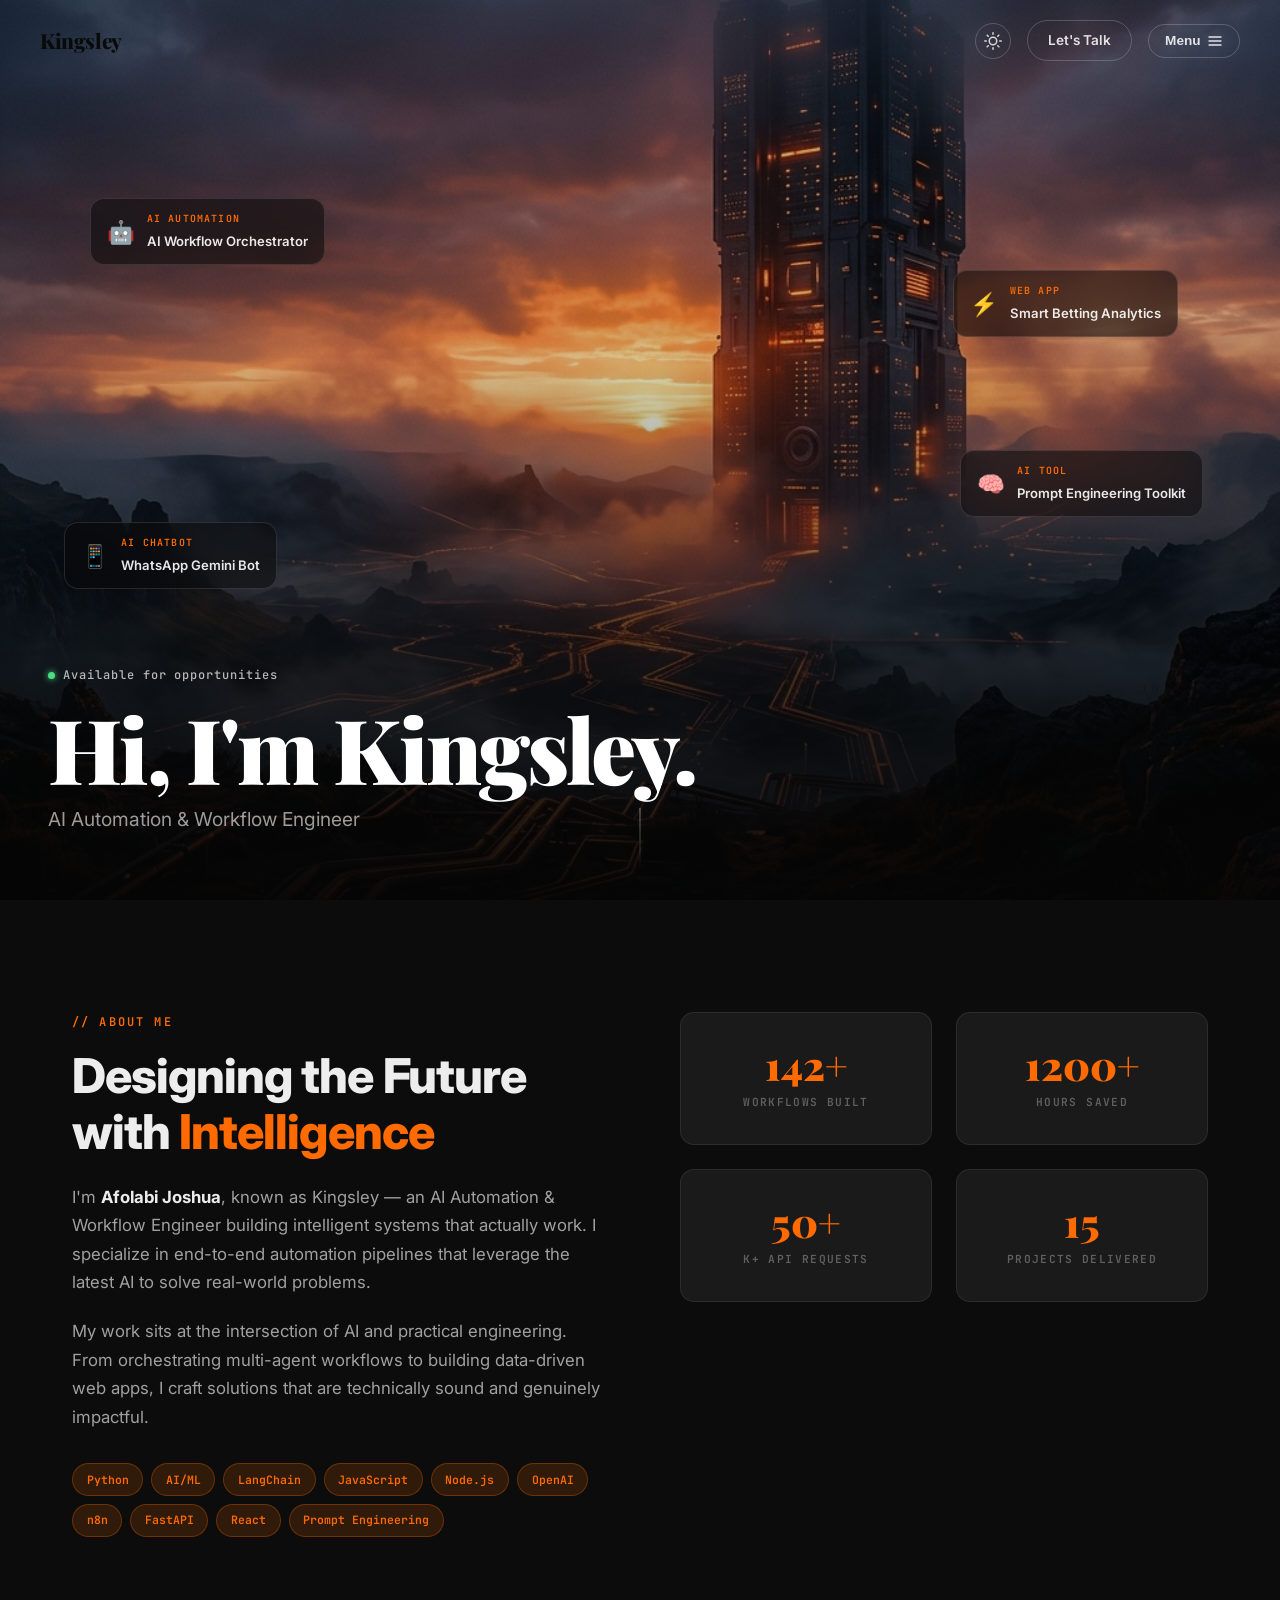
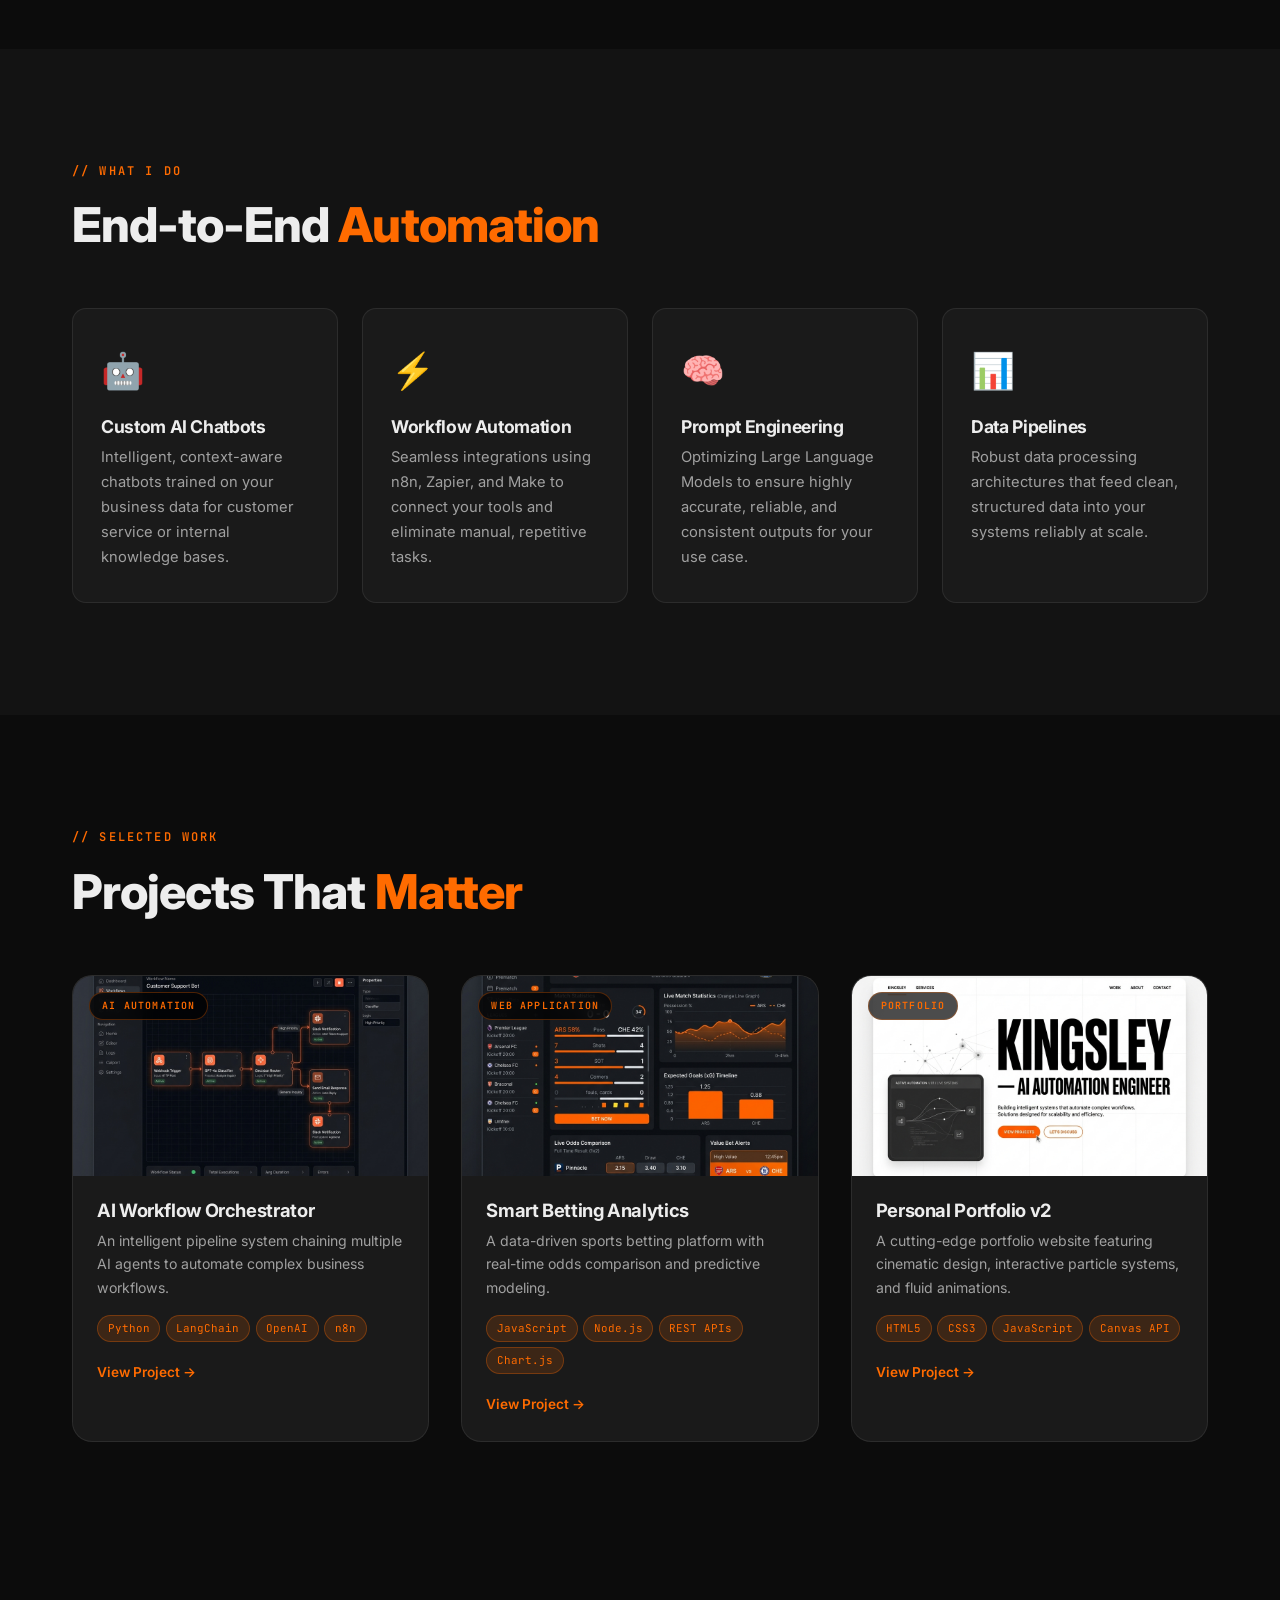
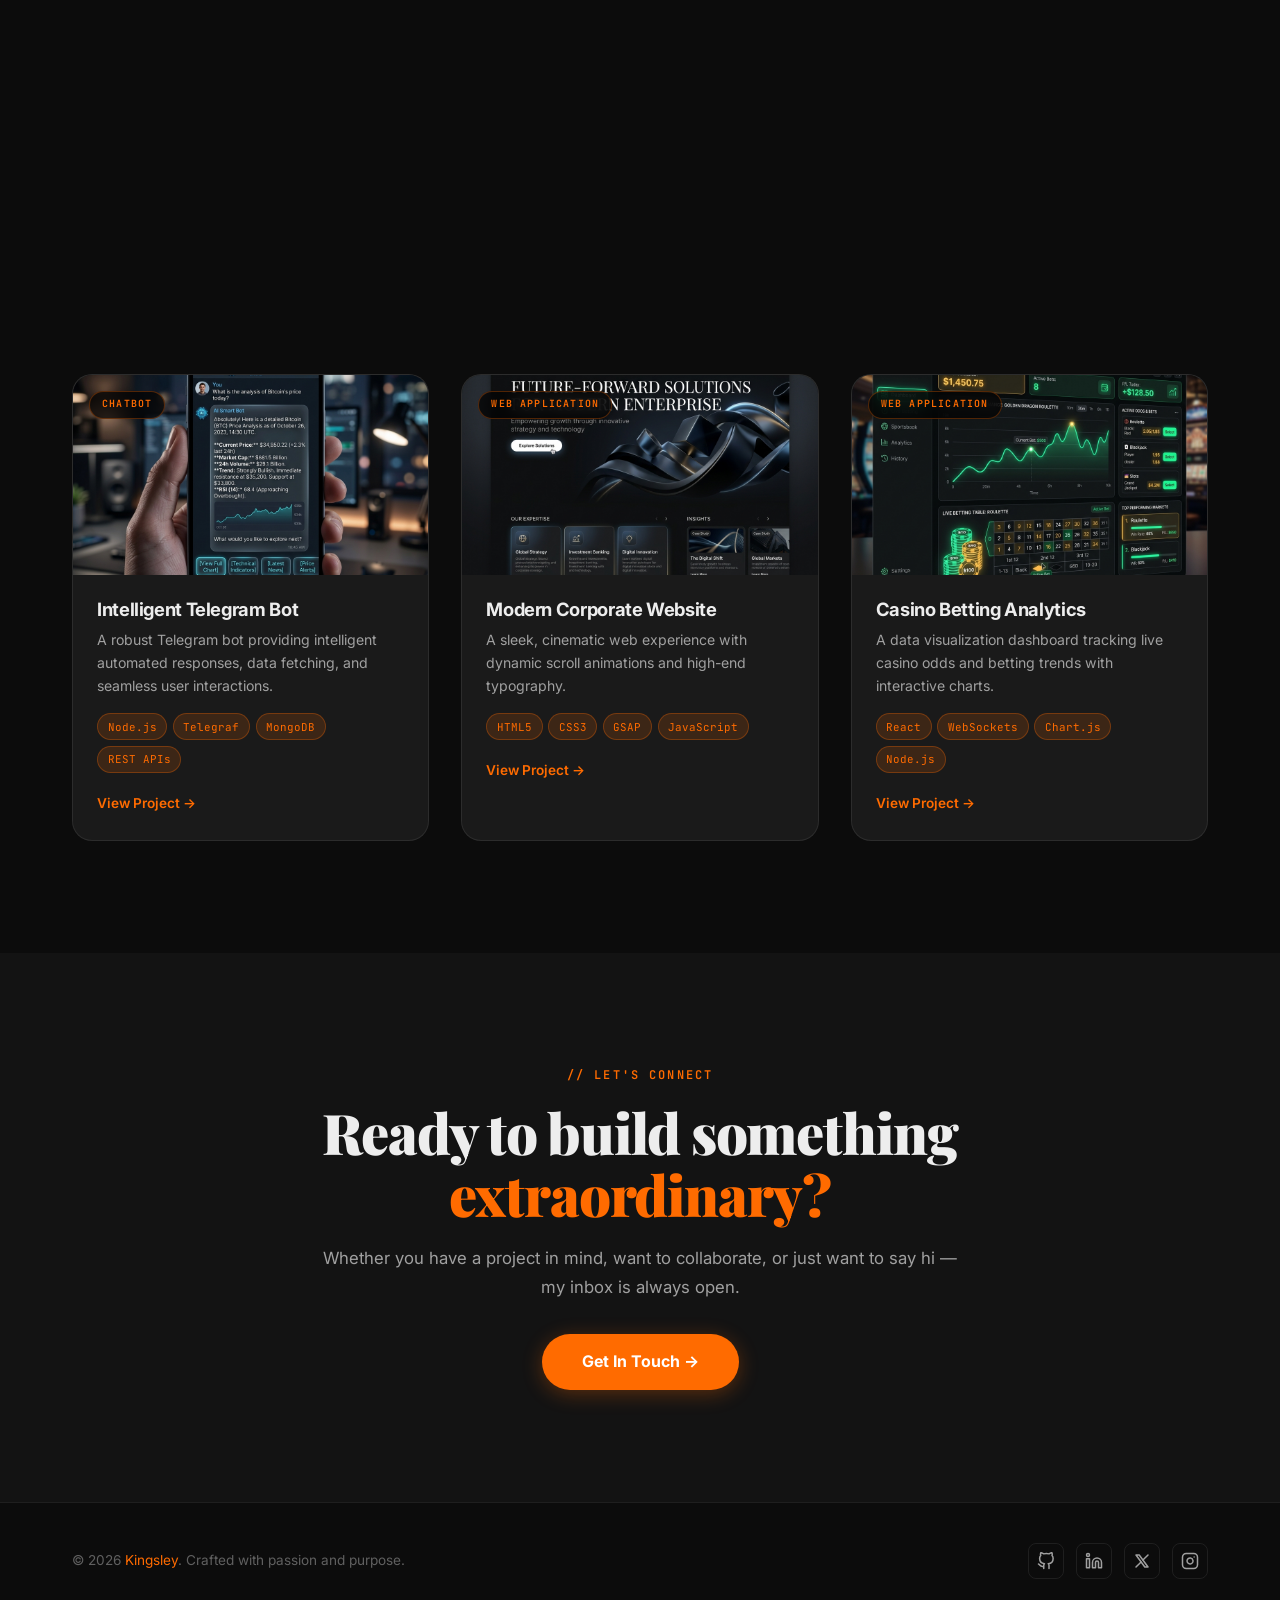
==== commit 49e3ac0b: "feat: complete cinematic design overhaul and add new portfolio projects" ====
--- a/index.html
+++ b/index.html
@@ -3,544 +3,393 @@
 <head>
   <meta charset="UTF-8">
   <meta name="viewport" content="width=device-width, initial-scale=1.0">
-  <meta name="description" content="Kingsley (Afolabi Joshua) — AI Automation & Workflow Engineer crafting intelligent systems that bridge the gap between artificial intelligence and real-world automation.">
-  <meta name="keywords" content="AI Automation, Workflow Engineer, Portfolio, Kingsley, Afolabi Joshua, Python, LangChain, OpenAI, Machine Learning">
+  <meta name="description" content="Kingsley (Afolabi Joshua) — AI Automation & Workflow Engineer crafting intelligent systems that bridge AI and real-world execution.">
+  <meta name="keywords" content="AI Automation, Workflow Engineer, Portfolio, Kingsley, Afolabi Joshua, Python, LangChain, OpenAI">
   <meta name="author" content="Kingsley (Afolabi Joshua)">
-  <meta name="robots" content="index, follow">
   <meta property="og:title" content="Kingsley — AI Automation & Workflow Engineer">
-  <meta property="og:description" content="AI Automation & Workflow Engineer crafting intelligent systems that bridge the gap between artificial intelligence and real-world automation.">
+  <meta property="og:description" content="AI Automation & Workflow Engineer crafting intelligent systems that bridge AI and real-world execution.">
   <meta property="og:type" content="website">
-  <meta property="og:url" content="https://kingsley.dev">
   <meta name="twitter:card" content="summary_large_image">
-  <meta name="twitter:title" content="Kingsley — AI Automation & Workflow Engineer">
-  <meta name="twitter:description" content="AI Automation & Workflow Engineer crafting intelligent systems that bridge the gap between artificial intelligence and real-world automation.">
   <title>Kingsley — AI Automation & Workflow Engineer</title>
+  <link rel="preconnect" href="https://fonts.googleapis.com">
+  <link rel="preconnect" href="https://fonts.gstatic.com" crossorigin>
+  <link href="https://fonts.googleapis.com/css2?family=Inter:wght@300;400;500;600;700;800;900&family=JetBrains+Mono:wght@400;500;600&family=Playfair+Display:wght@700;800;900&display=swap" rel="stylesheet">
   <link rel="stylesheet" href="style.css">
-  <!-- Apply saved theme before paint to prevent flash -->
   <script>
     (function() {
-      var t = localStorage.getItem('portfolio-theme') || 'light';
+      var t = localStorage.getItem('portfolio-theme') || 'dark';
       document.documentElement.setAttribute('data-theme', t);
     })();
   </script>
 </head>
 <body>
 
-  <!-- ============ THEME TOGGLE ============ -->
-  <button class="theme-toggle" id="themeToggle" aria-label="Toggle dark/light mode" title="Switch theme">
-    <!-- Sun icon (shown in dark mode) -->
-    <svg class="icon-sun" xmlns="http://www.w3.org/2000/svg" width="24" height="24" viewBox="0 0 24 24" fill="none" stroke="currentColor" stroke-width="2" stroke-linecap="round" stroke-linejoin="round">
-      <circle cx="12" cy="12" r="5"/>
-      <line x1="12" y1="1" x2="12" y2="3"/>
-      <line x1="12" y1="21" x2="12" y2="23"/>
-      <line x1="4.22" y1="4.22" x2="5.64" y2="5.64"/>
-      <line x1="18.36" y1="18.36" x2="19.78" y2="19.78"/>
-      <line x1="1" y1="12" x2="3" y2="12"/>
-      <line x1="21" y1="12" x2="23" y2="12"/>
-      <line x1="4.22" y1="19.78" x2="5.64" y2="18.36"/>
-      <line x1="18.36" y1="5.64" x2="19.78" y2="4.22"/>
-    </svg>
-    <!-- Moon icon (shown in light mode) -->
-    <svg class="icon-moon" xmlns="http://www.w3.org/2000/svg" width="24" height="24" viewBox="0 0 24 24" fill="none" stroke="currentColor" stroke-width="2" stroke-linecap="round" stroke-linejoin="round">
-      <path d="M21 12.79A9 9 0 1 1 11.21 3 7 7 0 0 0 21 12.79z"/>
-    </svg>
-  </button>
-
-  <!-- ============ NAVIGATION ============ -->
-  <nav class="nav" id="navbar">
-    <div class="nav-inner">
-      <a href="index.html" class="nav-logo">
-        <span class="logo-name">Kingsley</span>
-      </a>
-      <ul class="nav-links" id="navLinks">
-        <li><a href="index.html" class="active">Home</a></li>
-        <li><a href="contact.html">Contact</a></li>
-        <li><a href="contact.html" class="nav-cta">Let's Talk</a></li>
+  <!-- ============ NOISE OVERLAY ============ -->
+  <div class="noise-overlay" aria-hidden="true"></div>
+
+  <!-- ============ MENU OVERLAY ============ -->
+  <div class="menu-overlay" id="menuOverlay" aria-hidden="true">
+    <nav class="menu-nav">
+      <div class="menu-top">
+        <span class="menu-logo">Kingsley</span>
+        <button class="menu-close" id="menuClose" aria-label="Close menu">
+          <svg width="24" height="24" viewBox="0 0 24 24" fill="none" stroke="currentColor" stroke-width="2" stroke-linecap="round" stroke-linejoin="round"><line x1="18" y1="6" x2="6" y2="18"/><line x1="6" y1="6" x2="18" y2="18"/></svg>
+        </button>
+      </div>
+      <ul class="menu-links">
+        <li><a href="index.html" class="menu-link">Home</a></li>
+        <li><a href="#about" class="menu-link">About</a></li>
+        <li><a href="#projects" class="menu-link">Projects</a></li>
+        <li><a href="#services" class="menu-link">Services</a></li>
+        <li><a href="contact.html" class="menu-link">Contact</a></li>
       </ul>
-      <button class="nav-toggle" id="navToggle" aria-label="Toggle menu">
-        <span></span>
-        <span></span>
-        <span></span>
+      <div class="menu-footer">
+        <a href="https://github.com/joshuaking0037-beep" target="_blank" rel="noopener noreferrer" aria-label="GitHub">
+          <svg width="20" height="20" viewBox="0 0 24 24" fill="currentColor"><path d="M12 0c-6.626 0-12 5.373-12 12 0 5.302 3.438 9.8 8.207 11.387.599.111.793-.261.793-.577v-2.234c-3.338.726-4.033-1.416-4.033-1.416-.546-1.387-1.333-1.756-1.333-1.756-1.089-.745.083-.729.083-.729 1.205.084 1.839 1.237 1.839 1.237 1.07 1.834 2.807 1.304 3.492.997.107-.775.418-1.305.762-1.604-2.665-.305-5.467-1.334-5.467-5.931 0-1.311.469-2.381 1.236-3.221-.124-.303-.535-1.524.117-3.176 0 0 1.008-.322 3.301 1.23.957-.266 1.983-.399 3.003-.404 1.02.005 2.047.138 3.006.404 2.291-1.552 3.297-1.23 3.297-1.23.653 1.653.242 2.874.118 3.176.77.84 1.235 1.911 1.235 3.221 0 4.609-2.807 5.624-5.479 5.921.43.372.823 1.102.823 2.222v3.293c0 .319.192.694.801.576 4.765-1.589 8.199-6.086 8.199-11.386 0-6.627-5.373-12-12-12z"/></svg>
+        </a>
+        <a href="https://www.linkedin.com/in/afolabi-joshua-794917201" target="_blank" rel="noopener noreferrer" aria-label="LinkedIn">
+          <svg width="20" height="20" viewBox="0 0 24 24" fill="currentColor"><path d="M20.447 20.452h-3.554v-5.569c0-1.328-.027-3.037-1.852-3.037-1.853 0-2.136 1.445-2.136 2.939v5.667H9.351V9h3.414v1.561h.046c.477-.9 1.637-1.85 3.37-1.85 3.601 0 4.267 2.37 4.267 5.455v6.286zM5.337 7.433c-1.144 0-2.063-.926-2.063-2.065 0-1.138.92-2.063 2.063-2.063 1.14 0 2.064.925 2.064 2.063 0 1.139-.925 2.065-2.064 2.065zm1.782 13.019H3.555V9h3.564v11.452zM22.225 0H1.771C.792 0 0 .774 0 1.729v20.542C0 23.227.792 24 1.771 24h20.451C23.2 24 24 23.227 24 22.271V1.729C24 .774 23.2 0 22.222 0h.003z"/></svg>
+        </a>
+        <a href="https://x.com/kingsley00_7" target="_blank" rel="noopener noreferrer" aria-label="X (Twitter)">
+          <svg width="20" height="20" viewBox="0 0 24 24" fill="currentColor"><path d="M18.244 2.25h3.308l-7.227 8.26 8.502 11.24H16.17l-5.214-6.817L4.99 21.75H1.68l7.73-8.835L1.254 2.25H8.08l4.713 6.231zm-1.161 17.52h1.833L7.084 4.126H5.117z"/></svg>
+        </a>
+      </div>
+    </nav>
+  </div>
+
+  <!-- ============ HEADER / NAV ============ -->
+  <header class="site-header" id="siteHeader">
+    <a href="index.html" class="site-logo">Kingsley</a>
+    <div class="header-right">
+      <button class="theme-toggle" id="themeToggle" aria-label="Toggle dark/light mode">
+        <svg class="icon-sun" xmlns="http://www.w3.org/2000/svg" width="18" height="18" viewBox="0 0 24 24" fill="none" stroke="currentColor" stroke-width="2" stroke-linecap="round" stroke-linejoin="round"><circle cx="12" cy="12" r="5"/><line x1="12" y1="1" x2="12" y2="3"/><line x1="12" y1="21" x2="12" y2="23"/><line x1="4.22" y1="4.22" x2="5.64" y2="5.64"/><line x1="18.36" y1="18.36" x2="19.78" y2="19.78"/><line x1="1" y1="12" x2="3" y2="12"/><line x1="21" y1="12" x2="23" y2="12"/><line x1="4.22" y1="19.78" x2="5.64" y2="18.36"/><line x1="18.36" y1="5.64" x2="19.78" y2="4.22"/></svg>
+        <svg class="icon-moon" xmlns="http://www.w3.org/2000/svg" width="18" height="18" viewBox="0 0 24 24" fill="none" stroke="currentColor" stroke-width="2" stroke-linecap="round" stroke-linejoin="round"><path d="M21 12.79A9 9 0 1 1 11.21 3 7 7 0 0 0 21 12.79z"/></svg>
       </button>
-    </div>
-  </nav>
-  <div class="nav-overlay" id="navOverlay"></div>
+      <a href="contact.html" class="header-cta">Let's Talk</a>
+      <button class="menu-btn" id="menuBtn" aria-label="Open menu">
+        Menu
+        <svg width="16" height="16" viewBox="0 0 24 24" fill="none" stroke="currentColor" stroke-width="2" stroke-linecap="round" stroke-linejoin="round"><line x1="3" y1="6" x2="21" y2="6"/><line x1="3" y1="12" x2="21" y2="12"/><line x1="3" y1="18" x2="21" y2="18"/></svg>
+      </button>
+    </div>
+  </header>
 
   <!-- ============ HERO SECTION ============ -->
   <section class="hero" id="hero">
-    <div class="container">
-      <div class="hero-content reveal">
-        <div class="hero-status">
-          <span class="status-dot"></span>
-          Available for opportunities
-        </div>
-        <h1 class="hero-title">Kingsley</h1>
-        <p class="hero-subtitle">The <span class="gradient-text">Anti-Slop</span> AI Automation Engineer.</p>
-        <p class="hero-description">
-          Designing end-to-end intelligent workflows that bridge the gap between artificial intelligence and real-world execution.
-        </p>
-        <div class="hero-actions">
-          <a href="#projects" class="btn btn-primary">View My Work</a>
-          <a href="contact.html" class="btn btn-glass">Let's Talk</a>
-        </div>
-      </div>
-      <div class="scroll-indicator">
-        <div class="scroll-line"></div>
-      </div>
-    </div>
-  </section>
-
-  <!-- ============ INTERACTIVE TERMINAL ============ -->
-  <section class="section" id="terminal-section" style="padding-top: 0;">
-    <div class="container">
-      <div class="terminal-container glass-card reveal">
-        <div class="liquid-shimmer"></div>
-        <div class="terminal-header">
-          <div class="terminal-buttons">
-            <span class="btn-close"></span>
-            <span class="btn-min"></span>
-            <span class="btn-max"></span>
-          </div>
-          <div class="terminal-title">kingsley@ai-workflow: ~</div>
-        </div>
-        <div class="terminal-body" id="terminalBody">
-          <div class="term-line">Welcome to Kingsley's Interactive Shell v2.0</div>
-          <div class="term-line">Type <span class="term-highlight">'help'</span> to see available commands.</div>
-          <div class="term-input-line">
-            <span class="term-prompt">kingsley@ai-workflow:~$</span>
-            <input type="text" id="terminalInput" class="term-input" autocomplete="off" spellcheck="false" autofocus>
-          </div>
-        </div>
-      </div>
-    </div>
-  </section>
-
-  <!-- ============ SECTION DIVIDER ============ -->
-  <div class="section-divider"></div>
+    <!-- Full-bleed background image -->
+    <div class="hero-bg">
+      <img src="assets/hero-bg.png" alt="Cinematic AI Landscape" class="hero-bg-img">
+      <div class="hero-bg-overlay"></div>
+    </div>
+
+    <!-- Floating project preview cards (scattered like real estate site) -->
+    <div class="hero-float-cards" aria-hidden="true">
+      <div class="float-card float-card--1">
+        <span class="float-card-icon">🤖</span>
+        <div class="float-card-info">
+          <span class="float-card-label">AI AUTOMATION</span>
+          <span class="float-card-title">AI Workflow Orchestrator</span>
+        </div>
+      </div>
+      <div class="float-card float-card--2">
+        <span class="float-card-icon">⚡</span>
+        <div class="float-card-info">
+          <span class="float-card-label">WEB APP</span>
+          <span class="float-card-title">Smart Betting Analytics</span>
+        </div>
+      </div>
+      <div class="float-card float-card--3">
+        <span class="float-card-icon">📱</span>
+        <div class="float-card-info">
+          <span class="float-card-label">AI CHATBOT</span>
+          <span class="float-card-title">WhatsApp Gemini Bot</span>
+        </div>
+      </div>
+      <div class="float-card float-card--4">
+        <span class="float-card-icon">🧠</span>
+        <div class="float-card-info">
+          <span class="float-card-label">AI TOOL</span>
+          <span class="float-card-title">Prompt Engineering Toolkit</span>
+        </div>
+      </div>
+    </div>
+
+    <!-- Hero text at the bottom (like the samples) -->
+    <div class="hero-bottom">
+      <div class="hero-tag">
+        <span class="status-dot"></span>
+        Available for opportunities
+      </div>
+      <h1 class="hero-title">Hi, I'm Kingsley.</h1>
+      <p class="hero-sub">AI Automation &amp; Workflow Engineer</p>
+    </div>
+
+    <!-- Scroll cue -->
+    <div class="scroll-cue">
+      <div class="scroll-cue-line"></div>
+    </div>
+  </section>
 
   <!-- ============ ABOUT SECTION ============ -->
   <section class="section" id="about">
     <div class="container">
+      <div class="about-layout">
+        <div class="about-left reveal">
+          <span class="eyebrow">// About Me</span>
+          <h2 class="section-title">Designing the Future with <span class="accent-text">Intelligence</span></h2>
+          <p>I'm <strong>Afolabi Joshua</strong>, known as Kingsley — an AI Automation &amp; Workflow Engineer building intelligent systems that actually work. I specialize in end-to-end automation pipelines that leverage the latest AI to solve real-world problems.</p>
+          <p>My work sits at the intersection of AI and practical engineering. From orchestrating multi-agent workflows to building data-driven web apps, I craft solutions that are technically sound and genuinely impactful.</p>
+          <div class="skills-cloud">
+            <span class="skill-tag">Python</span>
+            <span class="skill-tag">AI/ML</span>
+            <span class="skill-tag">LangChain</span>
+            <span class="skill-tag">JavaScript</span>
+            <span class="skill-tag">Node.js</span>
+            <span class="skill-tag">OpenAI</span>
+            <span class="skill-tag">n8n</span>
+            <span class="skill-tag">FastAPI</span>
+            <span class="skill-tag">React</span>
+            <span class="skill-tag">Prompt Engineering</span>
+          </div>
+        </div>
+        <div class="about-right reveal">
+          <div class="metrics-grid">
+            <div class="metric-card">
+              <div class="metric-value" data-count="142">0</div>
+              <div class="metric-label">Workflows Built</div>
+            </div>
+            <div class="metric-card">
+              <div class="metric-value" data-count="1200">0</div>
+              <div class="metric-label">Hours Saved</div>
+            </div>
+            <div class="metric-card">
+              <div class="metric-value" data-count="50">0</div>
+              <div class="metric-label">k+ API Requests</div>
+            </div>
+            <div class="metric-card">
+              <div class="metric-value" data-count="15">0</div>
+              <div class="metric-label">Projects Delivered</div>
+            </div>
+          </div>
+        </div>
+      </div>
+    </div>
+  </section>
+
+  <!-- ============ SERVICES SECTION ============ -->
+  <section class="section section--alt" id="services">
+    <div class="container">
       <div class="section-header reveal">
-        <span class="section-eyebrow">// About Me</span>
-        <h2 class="section-title">Designing the Future with <span class="gradient-text">Intelligence</span></h2>
-      </div>
-      <div class="about-grid">
-        <div class="about-text reveal">
-          <p>
-            I'm <strong>Afolabi Joshua</strong>, known as Kingsley — an AI Automation &amp; Workflow Engineer passionate about building intelligent systems that actually work. I specialize in designing end-to-end automation pipelines that leverage the latest in artificial intelligence to solve real-world problems.
-          </p>
-          <p>
-            My work sits at the intersection of AI and practical engineering. From orchestrating multi-agent AI workflows to building data-driven web applications, I focus on creating solutions that are not just technically sound but genuinely impactful. Every system I build is crafted with purpose, performance, and scalability in mind.
-          </p>
-          <p>
-            When I'm not engineering automation pipelines or fine-tuning AI prompts, I'm exploring the cutting edge of what's possible with technology — always learning, always building, always pushing boundaries.
-          </p>
-          <div class="skills-cloud">
-            <span class="skill-tag skill-tag--cyan">Python</span>
-            <span class="skill-tag skill-tag--cyan">AI/ML</span>
-            <span class="skill-tag skill-tag--purple">Automation</span>
-            <span class="skill-tag skill-tag--blue">JavaScript</span>
-            <span class="skill-tag skill-tag--cyan">Node.js</span>
-            <span class="skill-tag skill-tag--purple">LangChain</span>
-            <span class="skill-tag skill-tag--pink">React</span>
-            <span class="skill-tag skill-tag--teal">APIs</span>
-            <span class="skill-tag skill-tag--blue">HTML/CSS</span>
-            <span class="skill-tag skill-tag--cyan">OpenAI</span>
-            <span class="skill-tag skill-tag--purple">n8n</span>
-            <span class="skill-tag skill-tag--teal">Git</span>
-            <span class="skill-tag skill-tag--pink">UI/UX Design</span>
-            <span class="skill-tag skill-tag--blue">Prompt Engineering</span>
-          </div>
-        </div>
-        <div class="dashboard-stats reveal">
-          <div class="dashboard-header">
-            <span class="live-indicator"></span> LIVE SYSTEM METRICS
-          </div>
-          <div class="stats-grid">
-            <div class="glass-card stat-card stat-card--dashboard" data-count="142">
-              <div class="liquid-shimmer"></div>
-              <div class="glass-glow"></div>
-              <div class="stat-value stat-value--dashboard">0</div>
-              <div class="stat-label">Workflows Orchestrated</div>
-            </div>
-            <div class="glass-card stat-card stat-card--dashboard" data-count="1200">
-              <div class="liquid-shimmer"></div>
-              <div class="glass-glow"></div>
-              <div class="stat-value stat-value--dashboard">0</div>
-              <div class="stat-label">Est. Hours Saved</div>
-            </div>
-            <div class="glass-card stat-card stat-card--dashboard" data-count="50">
-              <div class="liquid-shimmer"></div>
-              <div class="glass-glow"></div>
-              <div class="stat-value stat-value--dashboard">0</div>
-              <div class="stat-label">k+ API Requests</div>
-            </div>
-            <div class="glass-card stat-card stat-card--dashboard" data-count="15">
-              <div class="liquid-shimmer"></div>
-              <div class="glass-glow"></div>
-              <div class="stat-value stat-value--dashboard">0</div>
-              <div class="stat-label">Projects Delivered</div>
-            </div>
-          </div>
-        </div>
-      </div>
-    </div>
-  </section>
-
-  <!-- ============ SECTION DIVIDER ============ -->
-  <div class="section-divider"></div>
-
-  <!-- ============ SERVICES SECTION ============ -->
-  <section class="section" id="services">
-    <div class="container">
-      <div class="section-header reveal">
-        <span class="section-eyebrow">// What I Do</span>
-        <h2 class="section-title">End-to-End <span class="gradient-text">Automation</span></h2>
+        <span class="eyebrow">// What I Do</span>
+        <h2 class="section-title">End-to-End <span class="accent-text">Automation</span></h2>
       </div>
       <div class="services-grid">
-        <div class="service-card glass-card reveal">
-          <div class="liquid-shimmer"></div>
-          <div class="glass-glow"></div>
+        <div class="service-card reveal">
           <div class="service-icon">🤖</div>
           <h3>Custom AI Chatbots</h3>
           <p>Intelligent, context-aware chatbots trained on your business data for customer service or internal knowledge bases.</p>
         </div>
-        <div class="service-card glass-card reveal reveal-delay-1">
-          <div class="liquid-shimmer"></div>
-          <div class="glass-glow"></div>
+        <div class="service-card reveal">
           <div class="service-icon">⚡</div>
           <h3>Workflow Automation</h3>
           <p>Seamless integrations using n8n, Zapier, and Make to connect your tools and eliminate manual, repetitive tasks.</p>
         </div>
-        <div class="service-card glass-card reveal">
-          <div class="liquid-shimmer"></div>
-          <div class="glass-glow"></div>
+        <div class="service-card reveal">
           <div class="service-icon">🧠</div>
           <h3>Prompt Engineering</h3>
-          <p>Optimizing and fine-tuning Large Language Models (LLMs) to ensure highly accurate, reliable, and consistent outputs.</p>
-        </div>
-        <div class="service-card glass-card reveal reveal-delay-1">
-          <div class="liquid-shimmer"></div>
-          <div class="glass-glow"></div>
+          <p>Optimizing Large Language Models to ensure highly accurate, reliable, and consistent outputs for your use case.</p>
+        </div>
+        <div class="service-card reveal">
           <div class="service-icon">📊</div>
           <h3>Data Pipelines</h3>
-          <p>Building robust web scraping and data processing architectures that feed clean, structured data into your systems.</p>
-        </div>
-      </div>
-    </div>
-  </section>
-
-  <!-- ============ SECTION DIVIDER ============ -->
-  <div class="section-divider"></div>
-
-  <!-- ============ N8N WORKFLOW SHOWCASE ============ -->
-  <section class="section showcase-section" id="workflows">
-    <div class="container">
-      <div class="showcase-grid">
-        <div class="showcase-content reveal">
-          <span class="section-eyebrow">// n8n Automation</span>
-          <h2 class="section-title">Visual <span class="gradient-text">Workflows</span></h2>
-          <p class="section-subtitle" style="margin-bottom: 1.5rem;">
-            I design and orchestrate complex business logic using n8n. By leveraging visual, node-based automation, I ensure that all tools across your tech stack communicate flawlessly—eliminating silos and accelerating operational velocity.
-          </p>
-          <ul class="showcase-list">
-            <li><strong>Webhook Triggers:</strong> Real-time event handling.</li>
-            <li><strong>API Integration:</strong> Custom REST/GraphQL node connectivity.</li>
-            <li><strong>Data Transformation:</strong> Clean and format data on the fly.</li>
-          </ul>
-        </div>
-        <div class="showcase-visual reveal reveal-delay-1">
-          <div class="glass-card image-wrapper">
-            <img src="assets/n8n-workflow.png" alt="n8n visual programming workflow" class="showcase-image" />
-          </div>
-        </div>
-      </div>
-    </div>
-  </section>
-
-  <!-- ============ SECTION DIVIDER ============ -->
-  <div class="section-divider"></div>
+          <p>Robust data processing architectures that feed clean, structured data into your systems reliably at scale.</p>
+        </div>
+      </div>
+    </div>
+  </section>
 
   <!-- ============ PROJECTS SECTION ============ -->
   <section class="section" id="projects">
     <div class="container">
       <div class="section-header reveal">
-        <span class="section-eyebrow">// Selected Work</span>
-        <h2 class="section-title">Projects That <span class="gradient-text">Matter</span></h2>
-        <p class="section-subtitle">A curated selection of projects that showcase my expertise in AI automation, web development, and intelligent system design.</p>
-      </div>
-      <div class="projects-grid" id="projectsGrid">
-
-        <!-- Project 1 -->
-        <a href="project-ai-workflow.html" class="project-card project-card--cyan glass-card reveal">
-          <div class="liquid-shimmer"></div>
-          <div class="glass-glow"></div>
-          <div class="project-image">
-            <span class="project-icon">🤖</span>
-            <img src="assets/ai-workflow.png" alt="AI Workflow Orchestrator" style="position: absolute; inset: 0; width: 100%; height: 100%; object-fit: cover; opacity: 0.85;">
-          </div>
-          <div class="project-header" style="padding-top: 1rem;">
-            <span class="project-type">AI AUTOMATION</span>
-          </div>
-          <h3 class="project-name">AI Workflow Orchestrator</h3>
-          <p class="project-desc">An intelligent pipeline system that chains multiple AI agents together to automate complex business workflows.</p>
-          <div class="project-tech">
-            <span>Python</span>
-            <span>LangChain</span>
-            <span>OpenAI</span>
-            <span>n8n</span>
-          </div>
-          <span class="view-project">View Project <span class="arrow">→</span></span>
-          <div class="project-deep-dive">
-            <div class="project-deep-dive-title">🔬 Technical Deep Dive</div>
-            <div class="project-deep-dive-metrics">
-              <div class="deep-dive-metric">
-                <div class="deep-dive-metric-val">142</div>
-                <div class="deep-dive-metric-lbl">Workflows</div>
-              </div>
-              <div class="deep-dive-metric">
-                <div class="deep-dive-metric-val">99.8%</div>
-                <div class="deep-dive-metric-lbl">Accuracy</div>
-              </div>
-              <div class="deep-dive-metric">
-                <div class="deep-dive-metric-val">$12.5k</div>
-                <div class="deep-dive-metric-lbl">Saved</div>
-              </div>
-            </div>
-            <div class="project-deep-dive-code">from langgraph.graph import StateGraph, END
-
-# Orchestrate multi-agent system
-workflow = StateGraph(AgentState)
-workflow.add_node("researcher", call_researcher)
-workflow.add_node("writer", call_writer)
-workflow.add_edge("researcher", "writer")
-workflow.set_entry_point("researcher")</div>
-            <span style="font-size:0.8rem; font-weight:700; color:var(--text-primary); text-decoration: underline; display:block; margin-top:0.5rem;">Read full documentation →</span>
-          </div>
-        </a>
-
-        <!-- Project 2 -->
-        <a href="project-betting-analytics.html" class="project-card project-card--purple glass-card reveal">
-          <div class="liquid-shimmer"></div>
-          <div class="glass-glow"></div>
-          <div class="project-image">
-            <span class="project-icon">⚡</span>
-            <img src="assets/betting-analytics.png" alt="Smart Betting Analytics" style="position: absolute; inset: 0; width: 100%; height: 100%; object-fit: cover; opacity: 0.85;">
-          </div>
-          <div class="project-header" style="padding-top: 1rem;">
-            <span class="project-type">WEB APPLICATION</span>
-          </div>
-          <h3 class="project-name">Smart Betting Analytics</h3>
-          <p class="project-desc">A data-driven sports betting analytics platform with real-time odds comparison and predictive modeling.</p>
-          <div class="project-tech">
-            <span>JavaScript</span>
-            <span>Node.js</span>
-            <span>REST APIs</span>
-            <span>Chart.js</span>
-          </div>
-          <span class="view-project">View Project <span class="arrow">→</span></span>
-          <div class="project-deep-dive">
-            <div class="project-deep-dive-title">🔬 Technical Deep Dive</div>
-            <div class="project-deep-dive-metrics">
-              <div class="deep-dive-metric">
-                <div class="deep-dive-metric-val">68.4%</div>
-                <div class="deep-dive-metric-lbl">Accuracy</div>
-              </div>
-              <div class="deep-dive-metric">
-                <div class="deep-dive-metric-val">1.2s</div>
-                <div class="deep-dive-metric-lbl">Latency</div>
-              </div>
-              <div class="deep-dive-metric">
-                <div class="deep-dive-metric-val">2.4k</div>
-                <div class="deep-dive-metric-lbl">Active Users</div>
-              </div>
-            </div>
-            <div class="project-deep-dive-code">// Live odds comparison logic
-async function compareOdds(matchId) {
-  const feeds = await fetchOddsAPI(matchId);
-  return feeds.map(feed => ({
-    bookmaker: feed.title,
-    spread: Math.max(...feed.markets[0].outcomes)
-  }));
-}</div>
-            <span style="font-size:0.8rem; font-weight:700; color:var(--text-primary); text-decoration: underline; display:block; margin-top:0.5rem;">Read full documentation →</span>
-          </div>
-        </a>
-
-        <!-- Project 3 -->
-        <a href="project-portfolio.html" class="project-card project-card--blue glass-card reveal">
-          <div class="liquid-shimmer"></div>
-          <div class="glass-glow"></div>
-          <div class="project-image">
-            <span class="project-icon">🌐</span>
-            <img src="assets/portfolio.png" alt="Personal Portfolio v2" style="position: absolute; inset: 0; width: 100%; height: 100%; object-fit: cover; opacity: 0.85;">
-          </div>
-          <div class="project-header" style="padding-top: 1rem;">
-            <span class="project-type">PORTFOLIO</span>
-          </div>
-          <h3 class="project-name">Personal Portfolio v2</h3>
-          <p class="project-desc">A cutting-edge portfolio website featuring liquid glass design, interactive particle systems, and fluid animations.</p>
-          <div class="project-tech">
-            <span>HTML5</span>
-            <span>CSS3</span>
-            <span>JavaScript</span>
-            <span>Canvas API</span>
-          </div>
-          <span class="view-project">View Project <span class="arrow">→</span></span>
-          <div class="project-deep-dive">
-            <div class="project-deep-dive-title">🔬 Technical Deep Dive</div>
-            <div class="project-deep-dive-metrics">
-              <div class="deep-dive-metric">
-                <div class="deep-dive-metric-val">0.45s</div>
-                <div class="deep-dive-metric-lbl">LCP Load</div>
-              </div>
-              <div class="deep-dive-metric">
-                <div class="deep-dive-metric-val">100%</div>
-                <div class="deep-dive-metric-lbl">Performance</div>
-              </div>
-              <div class="deep-dive-metric">
-                <div class="deep-dive-metric-val">8+</div>
-                <div class="deep-dive-metric-lbl">Animations</div>
-              </div>
-            </div>
-            <div class="project-deep-dive-code">// 3D Rotations for Floating Symbols
-function rotate3D(point, angleX, angleY) {
-  let [x, y, z] = point;
-  let y1 = y * Math.cos(angleX) - z * Math.sin(angleX);
-  let z1 = y * Math.sin(angleX) + z * Math.cos(angleX);
-  let x2 = x * Math.cos(angleY) + z1 * Math.sin(angleY);
-  return [x2, y1];
-}</div>
-            <span style="font-size:0.8rem; font-weight:700; color:var(--text-primary); text-decoration: underline; display:block; margin-top:0.5rem;">Read full documentation →</span>
-          </div>
-        </a>
-
-        <!-- Project 4 -->
-        <a href="project-prompt-toolkit.html" class="project-card project-card--teal glass-card reveal">
-          <div class="liquid-shimmer"></div>
-          <div class="glass-glow"></div>
-          <div class="project-image">
-            <span class="project-icon">🧠</span>
-            <img src="assets/prompt-toolkit.png" alt="Prompt Engineering Toolkit" style="position: absolute; inset: 0; width: 100%; height: 100%; object-fit: cover; opacity: 0.85;">
-          </div>
-          <div class="project-header" style="padding-top: 1rem;">
-            <span class="project-type">AI TOOL</span>
-          </div>
-          <h3 class="project-name">Prompt Engineering Toolkit</h3>
-          <p class="project-desc">A comprehensive toolkit for crafting, testing, and optimizing AI prompts with version control and analytics.</p>
-          <div class="project-tech">
-            <span>Python</span>
-            <span>OpenAI API</span>
-            <span>React</span>
-            <span>FastAPI</span>
-          </div>
-          <span class="view-project">View Project <span class="arrow">→</span></span>
-          <div class="project-deep-dive">
-            <div class="project-deep-dive-title">🔬 Technical Deep Dive</div>
-            <div class="project-deep-dive-metrics">
-              <div class="deep-dive-metric">
-                <div class="deep-dive-metric-val">500+</div>
-                <div class="deep-dive-metric-lbl">Prompts</div>
-              </div>
-              <div class="deep-dive-metric">
-                <div class="deep-dive-metric-val">180ms</div>
-                <div class="deep-dive-metric-lbl">Latency Cut</div>
-              </div>
-              <div class="deep-dive-metric">
-                <div class="deep-dive-metric-val">32%</div>
-                <div class="deep-dive-metric-lbl">Token Saved</div>
-              </div>
-            </div>
-            <div class="project-deep-dive-code"># Prompt optimizer & evaluation script
-def optimize_prompt(base_prompt, variables):
-    response = openai.ChatCompletion.create(
-        model="gpt-4-turbo",
-        messages=[
-            {"role": "system", "content": "Prompt optimizer"},
-            {"role": "user", "content": f"Optimize: {base_prompt}"}
-        ]
-    )
-    return response.choices[0].message.content</div>
-            <span style="font-size:0.8rem; font-weight:700; color:var(--text-primary); text-decoration: underline; display:block; margin-top:0.5rem;">Read full documentation →</span>
-          </div>
-        </a>
-
-        <!-- Project 5 -->
-        <a href="project-whatsapp-bot.html" class="project-card project-card--purple glass-card reveal">
-          <div class="liquid-shimmer"></div>
-          <div class="glass-glow"></div>
-          <div class="project-image">
-            <span class="project-icon">📱</span>
-            <img src="assets/whatsapp-bot.png" alt="WhatsApp Gemini Bot" style="position: absolute; inset: 0; width: 100%; height: 100%; object-fit: cover; opacity: 0.85;">
-          </div>
-          <div class="project-header" style="padding-top: 1rem;">
-            <span class="project-type">CHATBOT</span>
-          </div>
-          <h3 class="project-name">WhatsApp Gemini Bot</h3>
-          <p class="project-desc">A multilingual WhatsApp chatbot powered by Google Gemini AI that auto-detects language and maintains conversational memory.</p>
-          <div class="project-tech">
-            <span>Node.js</span>
-            <span>Express</span>
-            <span>Gemini API</span>
-            <span>WhatsApp API</span>
-          </div>
-          <span class="view-project">View Project <span class="arrow">→</span></span>
-          <div class="project-deep-dive">
-            <div class="project-deep-dive-title">🔬 Technical Deep Dive</div>
-            <div class="project-deep-dive-metrics">
-              <div class="deep-dive-metric">
-                <div class="deep-dive-metric-val">15k+</div>
-                <div class="deep-dive-metric-lbl">Replies</div>
-              </div>
-              <div class="deep-dive-metric">
-                <div class="deep-dive-metric-val">0.9s</div>
-                <div class="deep-dive-metric-lbl">Response</div>
-              </div>
-              <div class="deep-dive-metric">
-                <div class="deep-dive-metric-val">12</div>
-                <div class="deep-dive-metric-lbl">Languages</div>
-              </div>
-            </div>
-            <div class="project-deep-dive-code">// Multilingual auto-response route
-app.post("/webhook", async (req, res) => {
-  const { from, body } = req.body;
-  const lang = detectLanguage(body);
-  const reply = await gemini.generateText(body, { lang });
-  await whatsapp.sendMessage(from, reply);
-  res.sendStatus(200);
-});</div>
-            <span style="font-size:0.8rem; font-weight:700; color:var(--text-primary); text-decoration: underline; display:block; margin-top:0.5rem;">Read full documentation →</span>
-          </div>
-        </a>
-
-      </div>
+        <span class="eyebrow">// Selected Work</span>
+        <h2 class="section-title">Projects That <span class="accent-text">Matter</span></h2>
+      </div>
+      <div class="projects-grid">
+
+        <a href="project-ai-workflow.html" class="project-card reveal">
+          <div class="project-card-img">
+            <img src="assets/ai-workflow.png" alt="AI Workflow Orchestrator">
+            <span class="project-card-tag">AI AUTOMATION</span>
+          </div>
+          <div class="project-card-body">
+            <h3>AI Workflow Orchestrator</h3>
+            <p>An intelligent pipeline system chaining multiple AI agents to automate complex business workflows.</p>
+            <div class="project-techs">
+              <span>Python</span><span>LangChain</span><span>OpenAI</span><span>n8n</span>
+            </div>
+            <span class="project-link">View Project →</span>
+          </div>
+        </a>
+
+        <a href="project-betting-analytics.html" class="project-card reveal">
+          <div class="project-card-img">
+            <img src="assets/betting-analytics.png" alt="Smart Betting Analytics">
+            <span class="project-card-tag">WEB APPLICATION</span>
+          </div>
+          <div class="project-card-body">
+            <h3>Smart Betting Analytics</h3>
+            <p>A data-driven sports betting platform with real-time odds comparison and predictive modeling.</p>
+            <div class="project-techs">
+              <span>JavaScript</span><span>Node.js</span><span>REST APIs</span><span>Chart.js</span>
+            </div>
+            <span class="project-link">View Project →</span>
+          </div>
+        </a>
+
+        <a href="project-portfolio.html" class="project-card reveal">
+          <div class="project-card-img">
+            <img src="assets/portfolio.png" alt="Personal Portfolio v2">
+            <span class="project-card-tag">PORTFOLIO</span>
+          </div>
+          <div class="project-card-body">
+            <h3>Personal Portfolio v2</h3>
+            <p>A cutting-edge portfolio website featuring cinematic design, interactive particle systems, and fluid animations.</p>
+            <div class="project-techs">
+              <span>HTML5</span><span>CSS3</span><span>JavaScript</span><span>Canvas API</span>
+            </div>
+            <span class="project-link">View Project →</span>
+          </div>
+        </a>
+
+        <a href="project-prompt-toolkit.html" class="project-card reveal">
+          <div class="project-card-img">
+            <img src="assets/prompt-toolkit.png" alt="Prompt Engineering Toolkit">
+            <span class="project-card-tag">AI TOOL</span>
+          </div>
+          <div class="project-card-body">
+            <h3>Prompt Engineering Toolkit</h3>
+            <p>A comprehensive toolkit for crafting, testing, and optimizing AI prompts with version control and analytics.</p>
+            <div class="project-techs">
+              <span>Python</span><span>OpenAI API</span><span>React</span><span>FastAPI</span>
+            </div>
+            <span class="project-link">View Project →</span>
+          </div>
+        </a>
+
+        <a href="project-whatsapp-bot.html" class="project-card reveal">
+          <div class="project-card-img">
+            <img src="assets/whatsapp-bot.png" alt="WhatsApp Gemini Bot">
+            <span class="project-card-tag">CHATBOT</span>
+          </div>
+          <div class="project-card-body">
+            <h3>WhatsApp Gemini Bot</h3>
+            <p>A multilingual WhatsApp chatbot powered by Google Gemini AI that auto-detects language and maintains conversational memory.</p>
+            <div class="project-techs">
+              <span>Node.js</span><span>Express</span><span>Gemini API</span><span>WhatsApp API</span>
+            </div>
+            <span class="project-link">View Project →</span>
+          </div>
+        </a>
+
+
+        <a href="project-ai-cv-creator.html" class="project-card reveal">
+          <div class="project-card-img">
+            <img src="assets/ai-cv-creator.png" alt="AI Summarizer & CV Creator">
+            <span class="project-card-tag">AI TOOL</span>
+          </div>
+          <div class="project-card-body">
+            <h3>AI Summarizer & CV Creator</h3>
+            <p>An intelligent desktop application that automatically summarizes long documents and generates professionally formatted CVs using LLMs.</p>
+            <div class="project-techs">
+              <span>Python</span><span>OpenAI API</span><span>React</span><span>Electron</span>
+            </div>
+            <span class="project-link">View Project →</span>
+          </div>
+        </a>
+
+        <a href="project-telegram-bot.html" class="project-card reveal">
+          <div class="project-card-img">
+            <img src="assets/telegram-bot.png" alt="Intelligent Telegram Bot">
+            <span class="project-card-tag">CHATBOT</span>
+          </div>
+          <div class="project-card-body">
+            <h3>Intelligent Telegram Bot</h3>
+            <p>A robust Telegram bot providing intelligent automated responses, data fetching, and seamless user interactions.</p>
+            <div class="project-techs">
+              <span>Node.js</span><span>Telegraf</span><span>MongoDB</span><span>REST APIs</span>
+            </div>
+            <span class="project-link">View Project →</span>
+          </div>
+        </a>
+
+        <a href="project-corporate-website.html" class="project-card reveal">
+          <div class="project-card-img">
+            <img src="assets/corporate-website.png" alt="Modern Corporate Website">
+            <span class="project-card-tag">WEB APPLICATION</span>
+          </div>
+          <div class="project-card-body">
+            <h3>Modern Corporate Website</h3>
+            <p>A sleek, cinematic web experience with dynamic scroll animations and high-end typography.</p>
+            <div class="project-techs">
+              <span>HTML5</span><span>CSS3</span><span>GSAP</span><span>JavaScript</span>
+            </div>
+            <span class="project-link">View Project →</span>
+          </div>
+        </a>
+
+        <a href="project-casino-analytics.html" class="project-card reveal">
+          <div class="project-card-img">
+            <img src="assets/casino-analytics.png" alt="Casino Betting Analytics">
+            <span class="project-card-tag">WEB APPLICATION</span>
+          </div>
+          <div class="project-card-body">
+            <h3>Casino Betting Analytics</h3>
+            <p>A data visualization dashboard tracking live casino odds and betting trends with interactive charts.</p>
+            <div class="project-techs">
+              <span>React</span><span>WebSockets</span><span>Chart.js</span><span>Node.js</span>
+            </div>
+            <span class="project-link">View Project →</span>
+          </div>
+        </a>
+      </div>
+    </div>
+  </section>
+
+  <!-- ============ CTA SECTION ============ -->
+  <section class="section cta-section" id="contact-cta">
+    <div class="container">
+      <div class="cta-inner reveal">
+        <span class="eyebrow">// Let's Connect</span>
+        <h2 class="cta-title">Ready to build something<br><span class="accent-text">extraordinary?</span></h2>
+        <p class="cta-desc">Whether you have a project in mind, want to collaborate, or just want to say hi — my inbox is always open.</p>
+        <a href="contact.html" class="cta-btn">Get In Touch →</a>
       </div>
     </div>
   </section>
 
   <!-- ============ FOOTER ============ -->
-  <footer class="footer">
+  <footer class="site-footer">
     <div class="container">
       <div class="footer-inner">
-        <p class="footer-copy">&copy; 2026 <span class="highlight">Kingsley</span>. Crafted with passion and purpose.</p>
+        <p class="footer-copy">© 2026 <span class="accent-text">Kingsley</span>. Crafted with passion and purpose.</p>
         <div class="footer-socials">
           <a href="https://github.com/joshuaking0037-beep" target="_blank" rel="noopener noreferrer" aria-label="GitHub">
-            <svg xmlns="http://www.w3.org/2000/svg" width="20" height="20" viewBox="0 0 24 24" fill="none" stroke="currentColor" stroke-width="2" stroke-linecap="round" stroke-linejoin="round"><path d="M9 19c-5 1.5-5-2.5-7-3m14 6v-3.87a3.37 3.37 0 0 0-.94-2.61c3.14-.35 6.44-1.54 6.44-7A5.44 5.44 0 0 0 20 4.77 5.07 5.07 0 0 0 19.91 1S18.73.65 16 2.48a13.38 13.38 0 0 0-7 0C6.27.65 5.09 1 5.09 1A5.07 5.07 0 0 0 5 4.77a5.44 5.44 0 0 0-1.5 3.78c0 5.42 3.3 6.61 6.44 7A3.37 3.37 0 0 0 9 18.13V22"/></svg>
+            <svg xmlns="http://www.w3.org/2000/svg" width="18" height="18" viewBox="0 0 24 24" fill="none" stroke="currentColor" stroke-width="2" stroke-linecap="round" stroke-linejoin="round"><path d="M9 19c-5 1.5-5-2.5-7-3m14 6v-3.87a3.37 3.37 0 0 0-.94-2.61c3.14-.35 6.44-1.54 6.44-7A5.44 5.44 0 0 0 20 4.77 5.07 5.07 0 0 0 19.91 1S18.73.65 16 2.48a13.38 13.38 0 0 0-7 0C6.27.65 5.09 1 5.09 1A5.07 5.07 0 0 0 5 4.77a5.44 5.44 0 0 0-1.5 3.78c0 5.42 3.3 6.61 6.44 7A3.37 3.37 0 0 0 9 18.13V22"/></svg>
           </a>
           <a href="https://www.linkedin.com/in/afolabi-joshua-794917201" target="_blank" rel="noopener noreferrer" aria-label="LinkedIn">
-            <svg xmlns="http://www.w3.org/2000/svg" width="20" height="20" viewBox="0 0 24 24" fill="none" stroke="currentColor" stroke-width="2" stroke-linecap="round" stroke-linejoin="round"><path d="M16 8a6 6 0 0 1 6 6v7h-4v-7a2 2 0 0 0-2-2 2 2 0 0 0-2 2v7h-4v-7a6 6 0 0 1 6-6z"/><rect x="2" y="9" width="4" height="12"/><circle cx="4" cy="4" r="2"/></svg>
+            <svg xmlns="http://www.w3.org/2000/svg" width="18" height="18" viewBox="0 0 24 24" fill="none" stroke="currentColor" stroke-width="2" stroke-linecap="round" stroke-linejoin="round"><path d="M16 8a6 6 0 0 1 6 6v7h-4v-7a2 2 0 0 0-2-2 2 2 0 0 0-2 2v7h-4v-7a6 6 0 0 1 6-6z"/><rect x="2" y="9" width="4" height="12"/><circle cx="4" cy="4" r="2"/></svg>
           </a>
           <a href="https://x.com/kingsley00_7" target="_blank" rel="noopener noreferrer" aria-label="X">
-            <svg xmlns="http://www.w3.org/2000/svg" width="20" height="20" viewBox="0 0 24 24" fill="none" stroke="currentColor" stroke-width="2" stroke-linecap="round" stroke-linejoin="round"><path d="M4 4l11.733 16h4.267l-11.733 -16z"/><path d="M4 20l6.768 -6.768m2.46 -2.46l6.772 -6.772"/></svg>
+            <svg xmlns="http://www.w3.org/2000/svg" width="18" height="18" viewBox="0 0 24 24" fill="none" stroke="currentColor" stroke-width="2" stroke-linecap="round" stroke-linejoin="round"><path d="M4 4l11.733 16h4.267l-11.733 -16z"/><path d="M4 20l6.768 -6.768m2.46 -2.46l6.772 -6.772"/></svg>
           </a>
           <a href="https://www.instagram.com/xins_le" target="_blank" rel="noopener noreferrer" aria-label="Instagram">
-            <svg xmlns="http://www.w3.org/2000/svg" width="20" height="20" viewBox="0 0 24 24" fill="none" stroke="currentColor" stroke-width="2" stroke-linecap="round" stroke-linejoin="round"><rect x="2" y="2" width="20" height="20" rx="5" ry="5"/><path d="M16 11.37A4 4 0 1 1 12.63 8 4 4 0 0 1 16 11.37z"/><line x1="17.5" y1="6.5" x2="17.51" y2="6.5"/></svg>
+            <svg xmlns="http://www.w3.org/2000/svg" width="18" height="18" viewBox="0 0 24 24" fill="none" stroke="currentColor" stroke-width="2" stroke-linecap="round" stroke-linejoin="round"><rect x="2" y="2" width="20" height="20" rx="5" ry="5"/><path d="M16 11.37A4 4 0 1 1 12.63 8 4 4 0 0 1 16 11.37z"/><line x1="17.5" y1="6.5" x2="17.51" y2="6.5"/></svg>
           </a>
         </div>
       </div>
     </div>
   </footer>
+
   <script src="script.js"></script>
 </body>
 </html>
--- a/style.css
+++ b/style.css
@@ -1,1289 +1,788 @@
-/* ========================================================
-   LIQUID GLASS PORTFOLIO — Light/Dark 3D Glass Design System
-   Soft whites & deep navies, prismatic refractions, 3D depth
-   Includes: Theme Toggle, n8n Workflow Layout, Enhanced Contrast
-   ======================================================== */
-
-@import url('https://fonts.googleapis.com/css2?family=Inter:wght@300;400;500;600;700;800;900&family=JetBrains+Mono:wght@400;500;600&family=Space+Grotesk:wght@500;600;700;800&display=swap');
-
-/* ---------- Design Tokens (Light Mode — Default Minimalist) ---------- */
+/* ================================================================
+   KINGSLEY PORTFOLIO — Cinematic Dark + Editorial Design System
+   Dark full-bleed hero, floating project cards, orange accents
+   ================================================================ */
+
+@import url('https://fonts.googleapis.com/css2?family=Inter:wght@300;400;500;600;700;800;900&family=JetBrains+Mono:wght@400;500;600&family=Playfair+Display:wght@700;800;900&display=swap');
+
+/* ──────────────────────────── TOKENS ──────────────────────────── */
 :root {
-  /* Clean light background */
-  --bg-base: #ffffff;
-  --bg-page: #ffffff;
-  --bg-warm: #fafafa;
-  --bg-white: #ffffff;
-
-  /* Solid cards, crisp borders, no blur */
-  --glass-bg: #ffffff;
-  --glass-bg-hover: #fafafa;
-  --glass-bg-solid: #ffffff;
-  --glass-border: #000000;
-  --glass-border-inner: #000000;
-  --glass-border-hover: #000000;
-  --glass-blur: blur(0px);
-  --glass-blur-heavy: blur(0px);
-
-  /* Flat, sharp shadows */
-  --shadow-glass: none;
-  --shadow-glass-hover: none;
-  --shadow-glass-3d: none;
-
-  /* Accents */
-  --accent-cyan: #000000;
-  --accent-blue: #000000;
-  --accent-purple: #000000;
-  --accent-pink: #000000;
-  --accent-teal: #000000;
-  --accent-orange: #000000;
-
-  /* Gradients */
-  --gradient-primary: linear-gradient(0deg, #000000, #000000);
-  --gradient-accent: linear-gradient(0deg, #000000, #000000);
-  --gradient-warm: linear-gradient(0deg, #000000, #000000);
-  --gradient-glass-shine: transparent;
-  --gradient-prism: transparent;
-
-  /* Text — high contrast for readability */
-  --text-primary: #000000;
-  --text-secondary: #222222;
-  --text-tertiary: #555555;
-  --text-white: #ffffff;
-
-  /* Nav scrolled background */
-  --nav-scrolled-bg: #ffffff;
-  --nav-scrolled-border: #000000;
-  --nav-scrolled-shadow: none;
-
-  /* Mobile nav panel */
-  --mobile-nav-bg: #ffffff;
-
-  /* Body radial overlays (disabled) */
-  --body-radial-1: transparent;
-  --body-radial-2: transparent;
-  --body-radial-3: transparent;
-
-  /* Selection */
-  --selection-bg: rgba(0, 0, 0, 0.1);
-  --selection-color: #000000;
-
-  /* Scrollbar */
-  --scrollbar-track: #ffffff;
-  --scrollbar-thumb: rgba(0,0,0,0.3);
-  --scrollbar-thumb-hover: rgba(0,0,0,0.6);
-
-  /* Canvas opacity */
-  --canvas-opacity: 0;
-
-  /* Fonts */
-  --font-sans: 'Space Grotesk', 'JetBrains Mono', monospace;
-  --font-display: 'Space Grotesk', monospace;
-  --font-mono: 'JetBrains Mono', monospace;
+  --accent: #ff6b00;
+  --accent-dim: rgba(255, 107, 0, 0.15);
+  --accent-glow: rgba(255, 107, 0, 0.3);
+
+  /* Light mode surface */
+  --bg:        #f5f4f2;
+  --bg-alt:    #ececea;
+  --surface:   #ffffff;
+  --border:    rgba(0,0,0,0.08);
+  --border-hi: rgba(0,0,0,0.18);
+
+  /* Light mode text */
+  --text-1: #0a0a0a;
+  --text-2: #444444;
+  --text-3: #888888;
+  --text-inv: #ffffff;
+
+  /* Shadows */
+  --shadow-sm: 0 2px 8px rgba(0,0,0,0.06);
+  --shadow-md: 0 8px 30px rgba(0,0,0,0.10);
+  --shadow-lg: 0 20px 60px rgba(0,0,0,0.14);
 
   /* Radii */
-  --radius-sm: 0px;
-  --radius-md: 0px;
-  --radius-lg: 0px;
-  --radius-xl: 0px;
-  --radius-full: 0px;
+  --r-sm:   8px;
+  --r-md:   14px;
+  --r-lg:   20px;
+  --r-full: 999px;
 
   /* Animation */
-  --ease-out: cubic-bezier(0.16, 1, 0.3, 1);
-  --ease-bounce: cubic-bezier(0.34, 1.56, 0.64, 1);
-  --duration-fast: 0.2s;
-  --duration-normal: 0.3s;
-  --duration-slow: 0.5s;
-}
-
-/* ---------- Design Tokens (Dark Mode) ---------- */
+  --ease: cubic-bezier(0.16, 1, 0.3, 1);
+  --fast: 0.2s;
+  --norm: 0.35s;
+  --slow: 0.6s;
+
+  /* Typography */
+  --font-sans:    'Inter', -apple-system, BlinkMacSystemFont, sans-serif;
+  --font-display: 'Playfair Display', Georgia, serif;
+  --font-mono:    'JetBrains Mono', monospace;
+}
+
 [data-theme="dark"] {
-  --bg-base: #000000;
-  --bg-page: #000000;
-  --bg-warm: #0a0a0a;
-  --bg-white: #000000;
-
-  --glass-bg: #000000;
-  --glass-bg-hover: #0a0a0a;
-  --glass-bg-solid: #000000;
-  --glass-border: #ffffff;
-  --glass-border-inner: #ffffff;
-  --glass-border-hover: #ffffff;
-
-  --shadow-glass: none;
-  --shadow-glass-hover: none;
-  --shadow-glass-3d: none;
-
-  --gradient-glass-shine: transparent;
-  --gradient-prism: transparent;
-
-  /* Text — bright for dark backgrounds */
-  --text-primary: #ffffff;
-  --text-secondary: #dddddd;
-  --text-tertiary: #999999;
-
-  --nav-scrolled-bg: #000000;
-  --nav-scrolled-border: #ffffff;
-  --nav-scrolled-shadow: none;
-
-  --mobile-nav-bg: #000000;
-
-  --body-radial-1: transparent;
-  --body-radial-2: transparent;
-  --body-radial-3: transparent;
-
-  --selection-bg: rgba(255, 255, 255, 0.2);
-  --selection-color: #ffffff;
-
-  --scrollbar-track: #000000;
-  --scrollbar-thumb: rgba(255,255,255,0.3);
-  --scrollbar-thumb-hover: rgba(255,255,255,0.6);
-
-  --canvas-opacity: 0;
-
-  --accent-cyan: #ffffff;
-  --accent-blue: #ffffff;
-  --accent-purple: #ffffff;
-  --accent-pink: #ffffff;
-  --accent-teal: #ffffff;
-  --accent-orange: #ffffff;
-
-  --gradient-primary: linear-gradient(0deg, #ffffff, #ffffff);
-  --gradient-accent: linear-gradient(0deg, #ffffff, #ffffff);
-  --gradient-warm: linear-gradient(0deg, #ffffff, #ffffff);
-}
+  --bg:        #0c0c0c;
+  --bg-alt:    #131313;
+  --surface:   #1a1a1a;
+  --border:    rgba(255,255,255,0.08);
+  --border-hi: rgba(255,255,255,0.18);
+
+  --text-1: #ededed;
+  --text-2: #a0a0a0;
+  --text-3: #606060;
+  --text-inv: #0a0a0a;
+
+  --shadow-sm: 0 2px 8px rgba(0,0,0,0.4);
+  --shadow-md: 0 8px 30px rgba(0,0,0,0.5);
+  --shadow-lg: 0 20px 60px rgba(0,0,0,0.7);
+}
+
+/* ──────────────────────────── RESET ──────────────────────────── */
 *, *::before, *::after { box-sizing: border-box; margin: 0; padding: 0; }
-html { scroll-behavior: smooth; scroll-padding-top: 100px; font-size: 16px; }
+html { scroll-behavior: smooth; scroll-padding-top: 80px; font-size: 16px; }
 body {
-  background: var(--bg-base);
-  color: var(--text-primary);
+  background: var(--bg);
+  color: var(--text-1);
   font-family: var(--font-sans);
   line-height: 1.7;
   overflow-x: hidden;
   -webkit-font-smoothing: antialiased;
-  /* Subtle background texture */
-  background-image: radial-gradient(circle at 20% 20%, var(--body-radial-1) 0%, transparent 50%),
-                    radial-gradient(circle at 80% 80%, var(--body-radial-2) 0%, transparent 50%),
-                    radial-gradient(circle at 50% 50%, var(--body-radial-3) 0%, transparent 60%);
-  background-attachment: fixed;
-  transition: background-color 0.4s ease, color 0.4s ease;
-}
-::selection { background: var(--selection-bg); color: var(--selection-color); }
+  transition: background 0.4s ease, color 0.4s ease;
+}
+::selection { background: var(--accent); color: #fff; }
 a { color: inherit; text-decoration: none; }
 img { max-width: 100%; display: block; }
-h1, h2, h3, h4, h5, h6 {
+h1,h2,h3,h4 { line-height: 1.15; letter-spacing: -0.02em; color: var(--text-1); }
+
+/* ──────────────────────────── NOISE OVERLAY ──────────────────────────── */
+.noise-overlay {
+  position: fixed; inset: 0; z-index: 0; pointer-events: none;
+  background-image: url("data:image/svg+xml,%3Csvg viewBox='0 0 256 256' xmlns='http://www.w3.org/2000/svg'%3E%3Cfilter id='noise'%3E%3CfeTurbulence type='fractalNoise' baseFrequency='0.9' numOctaves='4' stitchTiles='stitch'/%3E%3C/filter%3E%3Crect width='100%25' height='100%25' filter='url(%23noise)' opacity='0.04'/%3E%3C/svg%3E");
+  opacity: 0.35;
+}
+
+/* ──────────────────────────── SCROLLBAR ──────────────────────────── */
+::-webkit-scrollbar { width: 6px; }
+::-webkit-scrollbar-track { background: var(--bg); }
+::-webkit-scrollbar-thumb { background: rgba(128,128,128,0.3); border-radius: var(--r-full); }
+::-webkit-scrollbar-thumb:hover { background: var(--accent); }
+
+/* ──────────────────────────── MENU OVERLAY ──────────────────────────── */
+.menu-overlay {
+  position: fixed; inset: 0; z-index: 500;
+  background: var(--bg-alt);
+  display: flex; align-items: stretch;
+  transform: translateX(100%);
+  transition: transform 0.5s var(--ease);
+}
+.menu-overlay.open { transform: translateX(0); }
+
+.menu-nav {
+  display: flex; flex-direction: column;
+  width: 100%; max-width: 480px; margin-left: auto;
+  padding: 2.5rem 3rem;
+  border-left: 1px solid var(--border);
+}
+.menu-top {
+  display: flex; align-items: center; justify-content: space-between;
+  margin-bottom: 4rem;
+}
+.menu-logo {
   font-family: var(--font-display);
+  font-size: 1.5rem; font-weight: 700;
+  color: var(--text-1);
+}
+.menu-close {
+  background: none; border: 1px solid var(--border);
+  border-radius: var(--r-sm);
+  width: 40px; height: 40px;
+  display: flex; align-items: center; justify-content: center;
+  cursor: pointer; color: var(--text-2);
+  transition: border-color var(--fast), color var(--fast);
+}
+.menu-close:hover { border-color: var(--accent); color: var(--accent); }
+
+.menu-links { list-style: none; flex: 1; }
+.menu-links li { border-bottom: 1px solid var(--border); }
+.menu-link {
+  display: block; padding: 1.2rem 0;
+  font-size: 1.8rem; font-weight: 700;
+  font-family: var(--font-display);
+  color: var(--text-2);
+  transition: color var(--fast), padding-left var(--fast);
+}
+.menu-link:hover { color: var(--accent); padding-left: 0.75rem; }
+
+.menu-footer {
+  display: flex; gap: 1rem; padding-top: 2rem;
+}
+.menu-footer a {
+  width: 40px; height: 40px;
+  border: 1px solid var(--border); border-radius: var(--r-sm);
+  display: flex; align-items: center; justify-content: center;
+  color: var(--text-2);
+  transition: border-color var(--fast), color var(--fast);
+}
+.menu-footer a:hover { border-color: var(--accent); color: var(--accent); }
+
+/* ──────────────────────────── HEADER ──────────────────────────── */
+.site-header {
+  position: fixed; top: 0; left: 0; right: 0; z-index: 200;
+  display: flex; align-items: center; justify-content: space-between;
+  padding: 1.25rem 2.5rem;
+  transition: background var(--norm), backdrop-filter var(--norm), border-color var(--norm);
+}
+.site-header.scrolled {
+  background: rgba(12,12,12,0.85);
+  backdrop-filter: blur(16px);
+  -webkit-backdrop-filter: blur(16px);
+  border-bottom: 1px solid var(--border);
+}
+[data-theme="light"] .site-header.scrolled {
+  background: rgba(245,244,242,0.9);
+}
+
+.site-logo {
+  font-family: var(--font-display);
+  font-size: 1.3rem; font-weight: 800;
+  color: var(--text-inv);
   letter-spacing: -0.02em;
-  line-height: 1.15;
-  color: var(--text-primary);
-  font-weight: 700;
-}
-
-/* ---------- Theme Toggle Button ---------- */
+  transition: color var(--fast);
+}
+[data-theme="light"] .site-logo { color: var(--text-1); }
+.site-header.scrolled .site-logo { color: var(--text-1); }
+
+.header-right {
+  display: flex; align-items: center; gap: 1rem;
+}
+
+/* Theme toggle */
 .theme-toggle {
-  position: fixed;
-  bottom: 2rem;
-  right: 2rem;
-  z-index: 200;
-  width: 52px;
-  height: 52px;
-  border-radius: 50%;
-  border: 1px solid var(--glass-border);
-  background: var(--glass-bg);
-  backdrop-filter: var(--glass-blur);
-  -webkit-backdrop-filter: var(--glass-blur);
-  box-shadow: var(--shadow-glass);
-  cursor: pointer;
-  display: flex;
-  align-items: center;
-  justify-content: center;
-  transition: transform 0.3s var(--ease-out), box-shadow 0.3s var(--ease-out), border-color 0.3s;
-  overflow: hidden;
-}
-.theme-toggle:hover {
-  transform: scale(1.1);
-  box-shadow: var(--shadow-glass-hover);
-  border-color: var(--glass-border-hover);
-}
-.theme-toggle:active {
-  transform: scale(0.95);
-}
-/* Icon container with smooth swap */
+  background: none;
+  border: 1px solid rgba(255,255,255,0.2);
+  border-radius: var(--r-full);
+  width: 36px; height: 36px;
+  display: flex; align-items: center; justify-content: center;
+  cursor: pointer; color: rgba(255,255,255,0.8);
+  transition: border-color var(--fast), color var(--fast);
+  position: relative;
+}
+.theme-toggle:hover { border-color: var(--accent); color: var(--accent); }
+[data-theme="light"] .theme-toggle {
+  border-color: rgba(0,0,0,0.2);
+  color: var(--text-2);
+}
 .theme-toggle .icon-sun,
 .theme-toggle .icon-moon {
   position: absolute;
-  width: 24px;
-  height: 24px;
-  transition: transform 0.45s var(--ease-out), opacity 0.35s ease;
-}
-.theme-toggle .icon-sun {
-  color: var(--accent-orange);
-  opacity: 0;
-  transform: rotate(90deg) scale(0.5);
-}
-.theme-toggle .icon-moon {
-  color: var(--accent-blue);
-  opacity: 1;
-  transform: rotate(0deg) scale(1);
-}
-/* When dark mode is active, swap icons */
-[data-theme="dark"] .theme-toggle .icon-sun {
-  opacity: 1;
-  transform: rotate(0deg) scale(1);
-}
-[data-theme="dark"] .theme-toggle .icon-moon {
-  opacity: 0;
-  transform: rotate(-90deg) scale(0.5);
-}
-
-/* ---------- Animated Background ---------- */
-.bg-mesh { position: fixed; inset: 0; z-index: 0; pointer-events: none; overflow: hidden; }
-.bg-canvas { position: absolute; inset: 0; z-index: 1; pointer-events: none; opacity: var(--canvas-opacity); transition: opacity 0.5s ease; }
-.bg-orb {
-  position: absolute; border-radius: 50%; opacity: 0.4;
-  animation: orbFloat 20s ease-in-out infinite;
-  filter: blur(90px);
+  transition: transform 0.4s var(--ease), opacity 0.3s ease;
+}
+.theme-toggle .icon-sun { opacity: 0; transform: rotate(90deg) scale(0.6); }
+.theme-toggle .icon-moon { opacity: 1; transform: rotate(0deg) scale(1); }
+[data-theme="dark"] .theme-toggle .icon-sun { opacity: 1; transform: rotate(0deg) scale(1); }
+[data-theme="dark"] .theme-toggle .icon-moon { opacity: 0; transform: rotate(-90deg) scale(0.6); }
+
+/* Let's Talk button */
+.header-cta {
+  font-size: 0.85rem; font-weight: 600;
+  color: rgba(255,255,255,0.85);
+  padding: 0.5rem 1.25rem;
+  border: 1px solid rgba(255,255,255,0.2);
+  border-radius: var(--r-full);
+  transition: background var(--fast), border-color var(--fast), color var(--fast);
+}
+.header-cta:hover {
+  background: var(--accent);
+  border-color: var(--accent);
+  color: #fff;
+}
+[data-theme="light"] .header-cta {
+  color: var(--text-1);
+  border-color: rgba(0,0,0,0.2);
+}
+
+/* Menu button */
+.menu-btn {
+  display: flex; align-items: center; gap: 0.4rem;
+  background: none; border: 1px solid rgba(255,255,255,0.2);
+  border-radius: var(--r-full);
+  padding: 0.5rem 1rem;
+  font-size: 0.85rem; font-weight: 600;
+  color: rgba(255,255,255,0.85);
+  cursor: pointer;
+  transition: border-color var(--fast), color var(--fast), background var(--fast);
+}
+.menu-btn:hover { border-color: var(--accent); color: var(--accent); }
+[data-theme="light"] .menu-btn { color: var(--text-1); border-color: rgba(0,0,0,0.2); }
+
+/* ──────────────────────────── HERO ──────────────────────────── */
+.hero {
+  position: relative;
+  width: 100%; height: 100vh;
+  min-height: 600px;
+  display: flex; flex-direction: column;
+  justify-content: flex-end;
+  overflow: hidden;
+}
+
+/* Background image */
+.hero-bg {
+  position: absolute; inset: 0;
   z-index: 0;
 }
-.bg-orb--1 { width: 500px; height: 500px; background: rgba(0, 180, 216, 0.12); top: -5%; left: -5%; animation-duration: 28s; }
-.bg-orb--2 { width: 450px; height: 450px; background: rgba(139, 92, 246, 0.1); top: 25%; right: -8%; animation-duration: 32s; animation-delay: -5s; }
-.bg-orb--3 { width: 600px; height: 600px; background: rgba(77, 107, 255, 0.08); bottom: -10%; left: 25%; animation-duration: 36s; animation-delay: -10s; }
-.bg-orb--4 { width: 350px; height: 350px; background: rgba(232, 67, 147, 0.07); top: 55%; left: 60%; animation-duration: 24s; animation-delay: -3s; }
-@keyframes orbFloat {
-  0%, 100% { transform: translate(0, 0) scale(1); }
-  25% { transform: translate(50px, -35px) scale(1.08); }
-  50% { transform: translate(-25px, 40px) scale(0.96); }
-  75% { transform: translate(35px, 25px) scale(1.04); }
-}
-
-/* ---------- Utility ---------- */
+.hero-bg-img {
+  width: 100%; height: 100%;
+  object-fit: cover;
+  object-position: center;
+}
+.hero-bg-overlay {
+  position: absolute; inset: 0;
+  background: linear-gradient(
+    to bottom,
+    rgba(5, 5, 5, 0.25) 0%,
+    rgba(5, 5, 5, 0.15) 40%,
+    rgba(5, 5, 5, 0.75) 80%,
+    rgba(5, 5, 5, 0.95) 100%
+  );
+}
+
+/* Floating cards scattered in the upper part of the hero */
+.hero-float-cards {
+  position: absolute; inset: 0; z-index: 2;
+  pointer-events: none;
+}
+.float-card {
+  position: absolute;
+  background: rgba(10, 10, 10, 0.55);
+  border: 1px solid rgba(255,255,255,0.12);
+  backdrop-filter: blur(14px);
+  -webkit-backdrop-filter: blur(14px);
+  border-radius: var(--r-md);
+  padding: 0.75rem 1rem;
+  display: flex; align-items: center; gap: 0.75rem;
+  animation: floatDrift 6s ease-in-out infinite;
+}
+[data-theme="light"] .float-card {
+  background: rgba(255,255,255,0.65);
+  border-color: rgba(0,0,0,0.1);
+}
+.float-card-icon { font-size: 1.4rem; }
+.float-card-label {
+  font-family: var(--font-mono);
+  font-size: 0.62rem; letter-spacing: 0.12em; text-transform: uppercase;
+  color: var(--accent); font-weight: 600; display: block;
+  margin-bottom: 2px;
+}
+.float-card-title {
+  font-size: 0.82rem; font-weight: 600;
+  color: rgba(255,255,255,0.9); display: block;
+}
+[data-theme="light"] .float-card-title { color: var(--text-1); }
+
+/* Card positions */
+.float-card--1 { top: 22%; left: 7%; animation-delay: 0s; }
+.float-card--2 { top: 30%; right: 8%; animation-delay: -1.5s; }
+.float-card--3 { top: 58%; left: 5%; animation-delay: -2.8s; }
+.float-card--4 { top: 50%; right: 6%; animation-delay: -0.7s; }
+
+@keyframes floatDrift {
+  0%, 100% { transform: translateY(0px); }
+  50% { transform: translateY(-10px); }
+}
+
+/* Hero text block at the bottom */
+.hero-bottom {
+  position: relative; z-index: 3;
+  padding: 3rem 3rem 4rem;
+}
+.hero-tag {
+  display: inline-flex; align-items: center; gap: 0.5rem;
+  font-family: var(--font-mono); font-size: 0.75rem; font-weight: 500;
+  color: rgba(255,255,255,0.7);
+  margin-bottom: 1rem;
+  letter-spacing: 0.08em;
+}
+.status-dot {
+  width: 7px; height: 7px; border-radius: 50%;
+  background: #4ade80;
+  box-shadow: 0 0 6px #4ade80;
+  animation: pulse-dot 2s ease-in-out infinite;
+}
+@keyframes pulse-dot {
+  0%, 100% { box-shadow: 0 0 4px #4ade80, 0 0 0 0 rgba(74,222,128,0.4); }
+  50% { box-shadow: 0 0 8px #4ade80, 0 0 0 8px rgba(74,222,128,0); }
+}
+.hero-title {
+  font-family: var(--font-display);
+  font-size: clamp(2.8rem, 7vw, 6rem);
+  font-weight: 900; line-height: 1.05;
+  color: #ffffff;
+  margin-bottom: 0.5rem;
+  letter-spacing: -0.03em;
+}
+.hero-sub {
+  font-size: clamp(0.95rem, 2vw, 1.2rem);
+  color: rgba(255,255,255,0.6);
+  font-weight: 400;
+}
+
+/* Scroll cue */
+.scroll-cue {
+  position: absolute; bottom: 2rem; left: 50%;
+  transform: translateX(-50%); z-index: 3;
+  display: flex; flex-direction: column; align-items: center;
+}
+.scroll-cue-line {
+  width: 1px; height: 60px;
+  background: linear-gradient(to bottom, rgba(255,255,255,0.5), transparent);
+  animation: scrollLine 2s ease-in-out infinite;
+}
+@keyframes scrollLine {
+  0% { transform: scaleY(0); transform-origin: top; }
+  50% { transform: scaleY(1); transform-origin: top; }
+  51% { transform-origin: bottom; }
+  100% { transform: scaleY(0); transform-origin: bottom; }
+}
+
+/* ──────────────────────────── UTILITIES ──────────────────────────── */
 .container { max-width: 1200px; margin: 0 auto; padding: 0 2rem; position: relative; z-index: 1; }
-.container--narrow { max-width: 860px; }
-.section { padding: 6rem 0; position: relative; }
-.section-divider { width: 100%; height: 1px; background: linear-gradient(90deg, transparent, rgba(140,160,200,0.2), transparent); max-width: 1200px; margin: 0 auto; }
-
+.section { padding: 7rem 0; position: relative; }
+.section--alt { background: var(--bg-alt); }
 .eyebrow {
-  font-family: var(--font-mono); font-size: 0.78rem; font-weight: 600; letter-spacing: 0.18em; text-transform: uppercase;
-  background: var(--gradient-primary); -webkit-background-clip: text; -webkit-text-fill-color: transparent; background-clip: text;
-  display: inline-block; margin-bottom: 1rem;
-}
-.section-eyebrow {
-  font-family: var(--font-mono); font-size: 0.78rem; font-weight: 600; letter-spacing: 0.18em; text-transform: uppercase;
-  background: var(--gradient-primary); -webkit-background-clip: text; -webkit-text-fill-color: transparent; background-clip: text;
-  display: inline-block; margin-bottom: 1rem;
-}
-.section-title { font-size: clamp(2rem, 5vw, 3.2rem); font-weight: 800; margin-bottom: 1rem; }
-.section-subtitle { color: var(--text-secondary); font-size: 1.1rem; max-width: 600px; margin-bottom: 3rem; }
-.gradient-text { background: var(--gradient-primary); -webkit-background-clip: text; -webkit-text-fill-color: transparent; background-clip: text; }
-
-/* ---------- 3D Glass Card ---------- */
-.glass-card {
-  background: var(--glass-bg);
-  backdrop-filter: var(--glass-blur);
-  -webkit-backdrop-filter: var(--glass-blur);
-  border: 1px solid var(--glass-border);
-  border-radius: var(--radius-lg);
-  box-shadow: var(--shadow-glass-3d);
-  position: relative;
+  font-family: var(--font-mono); font-size: 0.75rem; font-weight: 600;
+  letter-spacing: 0.18em; text-transform: uppercase;
+  color: var(--accent); display: block; margin-bottom: 1rem;
+}
+.section-title {
+  font-size: clamp(2rem, 4.5vw, 3rem);
+  font-weight: 800; margin-bottom: 1.5rem;
+  color: var(--text-1);
+}
+.accent-text {
+  color: var(--accent);
+}
+.section-header { margin-bottom: 3.5rem; }
+.reveal { opacity: 0; transform: translateY(24px); transition: opacity var(--slow) var(--ease), transform var(--slow) var(--ease); }
+.reveal.in-view { opacity: 1; transform: translateY(0); }
+@keyframes fadeInUp { from { opacity: 0; transform: translateY(24px); } to { opacity: 1; transform: translateY(0); } }
+
+/* ──────────────────────────── ABOUT ──────────────────────────── */
+.about-layout {
+  display: grid;
+  grid-template-columns: 1fr 1fr;
+  gap: 5rem;
+  align-items: start;
+}
+.about-left p {
+  color: var(--text-2); margin-bottom: 1.25rem; font-size: 1.05rem;
+}
+.about-left p strong { color: var(--text-1); font-weight: 700; }
+
+/* Skills */
+.skills-cloud { display: flex; flex-wrap: wrap; gap: 0.5rem; margin-top: 2rem; }
+.skill-tag {
+  font-family: var(--font-mono); font-size: 0.72rem; padding: 0.35rem 0.85rem;
+  border-radius: var(--r-full);
+  background: var(--accent-dim);
+  border: 1px solid var(--accent-glow);
+  color: var(--accent); font-weight: 600;
+  transition: background var(--fast), transform var(--fast);
+}
+.skill-tag:hover { background: var(--accent); color: #fff; transform: translateY(-2px); }
+
+/* Metrics */
+.metrics-grid {
+  display: grid; grid-template-columns: 1fr 1fr; gap: 1.5rem;
+}
+.metric-card {
+  background: var(--surface);
+  border: 1px solid var(--border);
+  border-radius: var(--r-md);
+  padding: 2rem 1.5rem;
+  text-align: center;
+  transition: border-color var(--norm), box-shadow var(--norm);
+}
+.metric-card:hover { border-color: var(--accent); box-shadow: 0 0 0 3px var(--accent-dim); }
+.metric-value {
+  font-family: var(--font-display);
+  font-size: 2.5rem; font-weight: 900;
+  color: var(--accent); line-height: 1; margin-bottom: 0.5rem;
+}
+.metric-label {
+  font-family: var(--font-mono); font-size: 0.7rem;
+  letter-spacing: 0.12em; text-transform: uppercase;
+  color: var(--text-3); font-weight: 600;
+}
+
+/* ──────────────────────────── SERVICES ──────────────────────────── */
+.services-grid {
+  display: grid;
+  grid-template-columns: repeat(auto-fit, minmax(240px, 1fr));
+  gap: 1.5rem;
+}
+.service-card {
+  background: var(--bg);
+  border: 1px solid var(--border);
+  border-radius: var(--r-md);
+  padding: 2rem 1.75rem;
+  transition: border-color var(--norm), box-shadow var(--norm), transform var(--norm);
+}
+.section--alt .service-card { background: var(--surface); }
+@media (hover: hover) {
+  .service-card:hover {
+    border-color: var(--accent);
+    box-shadow: 0 0 0 3px var(--accent-dim);
+    transform: translateY(-4px);
+  }
+}
+.service-icon { font-size: 2.2rem; margin-bottom: 1rem; }
+.service-card h3 { font-size: 1.1rem; font-weight: 700; margin-bottom: 0.5rem; }
+.service-card p { color: var(--text-2); font-size: 0.92rem; line-height: 1.7; }
+
+/* ──────────────────────────── PROJECTS ──────────────────────────── */
+.projects-grid {
+  display: grid;
+  grid-template-columns: repeat(auto-fill, minmax(340px, 1fr));
+  gap: 2rem;
+}
+.project-card {
+  display: block; color: inherit;
+  background: var(--surface);
+  border: 1px solid var(--border);
+  border-radius: var(--r-lg);
   overflow: hidden;
-  transform-style: preserve-3d;
-  transition:
-    transform var(--duration-normal) var(--ease-out),
-    box-shadow var(--duration-normal) var(--ease-out),
-    border-color var(--duration-normal) var(--ease-out),
-    background var(--duration-normal) ease;
-}
-
-/* Glass top-edge highlight (3D light catch) */
-.glass-card::before {
-  content: '';
-  position: absolute;
-  inset: 0;
-  border-radius: inherit;
-  background: var(--gradient-glass-shine);
-  opacity: 0.6;
-  pointer-events: none;
-  z-index: 2;
-  mix-blend-mode: overlay;
-}
-
-/* Prismatic refraction layer */
-.glass-card::after {
-  content: '';
-  position: absolute;
-  inset: -1px;
-  border-radius: inherit;
-  background: var(--gradient-prism);
-  opacity: 0;
-  pointer-events: none;
-  z-index: 1;
-  transition: opacity var(--duration-normal) var(--ease-out);
-}
-
-.glass-card:hover {
-  box-shadow: var(--shadow-glass-hover);
-  border-color: var(--glass-border-hover);
-}
-
-.glass-card:hover::after {
-  opacity: 1;
-}
-
-/* Liquid shimmer top edge */
-.glass-card .liquid-shimmer {
-  position: absolute; top: 0; left: 0; right: 0; height: 2px; z-index: 3;
-  background: linear-gradient(90deg, transparent 0%, rgba(0,180,216,0.5) 20%, rgba(77,107,255,0.5) 40%, rgba(139,92,246,0.5) 60%, rgba(232,67,147,0.4) 80%, transparent 100%);
-  background-size: 200% 100%; opacity: 0;
-  transition: opacity var(--duration-normal) var(--ease-out);
-}
-.glass-card:hover .liquid-shimmer { opacity: 1; animation: shimmer 2.5s linear infinite; }
-@keyframes shimmer { 0% { background-position: 200% 0; } 100% { background-position: -200% 0; } }
-
-/* Inner glass glow (mouse-following) */
-.glass-card .glass-glow {
-  position: absolute; width: 300px; height: 300px; border-radius: 50%;
-  background: radial-gradient(circle, rgba(77, 107, 255, 0.08), transparent 70%);
-  pointer-events: none; z-index: 0; opacity: 0;
-  transition: opacity var(--duration-normal);
-  transform: translate(-50%, -50%);
-}
-.glass-card:hover .glass-glow { opacity: 1; }
-
-/* ---------- Navigation ---------- */
+  transition: border-color var(--norm), box-shadow var(--norm), transform var(--norm);
+}
+@media (hover: hover) {
+  .project-card:hover {
+    border-color: var(--accent);
+    box-shadow: 0 12px 40px rgba(255,107,0,0.12);
+    transform: translateY(-6px);
+  }
+}
+.project-card-img {
+  position: relative; height: 200px; overflow: hidden;
+  background: #111;
+}
+.project-card-img img {
+  width: 100%; height: 100%; object-fit: cover;
+  transition: transform 0.5s var(--ease);
+}
+.project-card:hover .project-card-img img { transform: scale(1.04); }
+.project-card-tag {
+  position: absolute; top: 1rem; left: 1rem;
+  font-family: var(--font-mono); font-size: 0.62rem;
+  letter-spacing: 0.12em; text-transform: uppercase; font-weight: 600;
+  background: rgba(0,0,0,0.7);
+  color: var(--accent);
+  padding: 0.3rem 0.75rem; border-radius: var(--r-full);
+  border: 1px solid rgba(255,107,0,0.3);
+  backdrop-filter: blur(8px);
+}
+.project-card-body { padding: 1.5rem; }
+.project-card-body h3 { font-size: 1.15rem; font-weight: 700; margin-bottom: 0.5rem; }
+.project-card-body p { color: var(--text-2); font-size: 0.88rem; margin-bottom: 1rem; line-height: 1.65; }
+.project-techs { display: flex; flex-wrap: wrap; gap: 0.35rem; margin-bottom: 1rem; }
+.project-techs span {
+  font-family: var(--font-mono); font-size: 0.68rem; padding: 0.2rem 0.6rem;
+  border-radius: var(--r-full);
+  background: var(--accent-dim); border: 1px solid var(--accent-glow);
+  color: var(--accent);
+}
+.project-link { font-size: 0.85rem; font-weight: 600; color: var(--accent); transition: gap var(--fast); }
+
+/* ──────────────────────────── CTA SECTION ──────────────────────────── */
+.cta-section { background: var(--bg-alt); }
+.cta-inner { text-align: center; max-width: 640px; margin: 0 auto; }
+.cta-title {
+  font-family: var(--font-display);
+  font-size: clamp(2rem, 5vw, 3.5rem);
+  font-weight: 900; margin-bottom: 1.25rem; line-height: 1.1;
+}
+.cta-desc { color: var(--text-2); font-size: 1.05rem; margin-bottom: 2rem; }
+.cta-btn {
+  display: inline-block;
+  background: var(--accent); color: #fff;
+  padding: 0.9rem 2.5rem;
+  border-radius: var(--r-full);
+  font-size: 1rem; font-weight: 700;
+  transition: background var(--fast), transform var(--fast), box-shadow var(--fast);
+  box-shadow: 0 4px 20px var(--accent-glow);
+}
+.cta-btn:hover {
+  background: #e05a00;
+  transform: translateY(-2px);
+  box-shadow: 0 8px 30px var(--accent-glow);
+}
+
+/* ──────────────────────────── FOOTER ──────────────────────────── */
+.site-footer {
+  position: relative; z-index: 1;
+  padding: 2.5rem 0;
+  border-top: 1px solid var(--border);
+}
+.footer-inner {
+  display: flex; align-items: center; justify-content: space-between;
+  flex-wrap: wrap; gap: 1rem;
+}
+.footer-copy { font-size: 0.85rem; color: var(--text-3); }
+.footer-socials { display: flex; gap: 0.75rem; }
+.footer-socials a {
+  width: 36px; height: 36px; border-radius: var(--r-sm);
+  border: 1px solid var(--border);
+  display: flex; align-items: center; justify-content: center;
+  color: var(--text-2);
+  transition: border-color var(--fast), color var(--fast);
+}
+.footer-socials a:hover { border-color: var(--accent); color: var(--accent); }
+
+/* ──────────────────────────── PROJECT DETAIL PAGES ──────────────────────────── */
+/* Shared nav for project detail pages */
 .nav {
-  position: fixed; top: 1rem; left: 0; right: 0; z-index: 100;
+  position: fixed; top: 0; left: 0; right: 0; z-index: 200;
   padding: 0 1rem;
   display: flex; justify-content: center;
-  transition: all var(--duration-normal) var(--ease-out);
-}
-.nav.scrolled .nav-inner {
-  box-shadow: 0 10px 30px var(--nav-scrolled-shadow);
-  transform: translateY(-5px);
-}
+  transition: all var(--norm) var(--ease);
+}
+.nav.scrolled .nav-inner { box-shadow: var(--shadow-md); }
 .nav-inner {
-  background: var(--nav-scrolled-bg);
-  backdrop-filter: blur(12px);
-  -webkit-backdrop-filter: blur(12px);
-  border: 1px solid var(--nav-scrolled-border);
-  border-radius: var(--radius-full);
+  background: var(--surface);
+  border: 1px solid var(--border);
+  border-radius: var(--r-full);
   padding: 0.4rem 0.5rem 0.4rem 1.2rem;
   display: flex; align-items: center; justify-content: space-between;
   gap: 2rem;
-  box-shadow: 0 4px 15px var(--nav-scrolled-shadow);
-  transition: all var(--duration-normal) var(--ease-out);
-}
-.nav-logo { font-family: var(--font-mono); font-size: 1.05rem; font-weight: 600; display: flex; align-items: center; gap: 0.4rem; }
-.nav-logo .logo-bracket { color: var(--accent-blue); }
-.nav-logo .logo-name { background: var(--gradient-primary); -webkit-background-clip: text; -webkit-text-fill-color: transparent; background-clip: text; font-weight: 700; }
-.nav-links { display: flex; align-items: center; gap: 2rem; list-style: none; }
-.nav-links a { font-size: 0.9rem; font-weight: 500; color: var(--text-secondary); transition: color var(--duration-fast); position: relative; }
+  box-shadow: var(--shadow-sm);
+  transition: all var(--norm) var(--ease);
+  margin-top: 1rem;
+  width: 100%; max-width: 880px;
+}
+.nav-logo {
+  font-family: var(--font-display); font-size: 1.1rem; font-weight: 800;
+  color: var(--text-1); letter-spacing: -0.02em;
+}
+.nav-links { display: flex; align-items: center; gap: 1.5rem; list-style: none; }
+.nav-links a {
+  font-size: 0.88rem; font-weight: 500; color: var(--text-2);
+  transition: color var(--fast); position: relative;
+}
 .nav-links a::after {
-  content: ''; position: absolute; bottom: -6px; left: 0; width: 0; height: 2px;
-  background: var(--gradient-primary); border-radius: var(--radius-full);
-  transition: width var(--duration-normal) var(--ease-out);
-}
-.nav-links a:hover { color: var(--text-primary); }
+  content: ''; position: absolute; bottom: -4px; left: 0; width: 0; height: 1.5px;
+  background: var(--accent); border-radius: var(--r-full);
+  transition: width var(--norm) var(--ease);
+}
+.nav-links a:hover { color: var(--text-1); }
 .nav-links a:hover::after, .nav-links a.active::after { width: 100%; }
-.nav-links a.active { color: var(--text-primary); }
-
+.nav-links a.active { color: var(--text-1); }
 .nav-cta {
-  font-size: 0.88rem !important; font-weight: 600 !important; color: var(--text-white) !important;
-  background: var(--gradient-primary); padding: 0.6rem 1.4rem; border-radius: var(--radius-full);
-  box-shadow: 0 4px 15px rgba(77, 107, 255, 0.25);
-  transition: transform var(--duration-fast), box-shadow var(--duration-fast) !important;
+  font-size: 0.82rem !important; font-weight: 700 !important; color: #fff !important;
+  background: var(--accent); padding: 0.55rem 1.2rem; border-radius: var(--r-full);
+  transition: transform var(--fast), background var(--fast) !important;
 }
 .nav-cta::after { display: none !important; }
-.nav-cta:hover { transform: translateY(-2px); box-shadow: 0 8px 25px rgba(77, 107, 255, 0.35); }
-
-.nav-toggle { display: none; background: none; border: none; cursor: pointer; padding: 0.5rem; z-index: 101; }
-.nav-toggle span { display: block; width: 24px; height: 2px; background: var(--text-primary); margin: 6px 0; transition: all var(--duration-normal); border-radius: 2px; }
-.nav-toggle.active span:nth-child(1) { transform: rotate(45deg) translate(5px, 6px); }
+.nav-cta:hover { background: #e05a00; transform: translateY(-1px); }
+.nav-toggle { display: none; background: none; border: none; cursor: pointer; padding: 0.5rem; }
+.nav-toggle span { display: block; width: 22px; height: 2px; background: var(--text-1); margin: 5px 0; transition: all var(--norm); border-radius: 2px; }
+.nav-toggle.active span:nth-child(1) { transform: rotate(45deg) translate(5px, 5px); }
 .nav-toggle.active span:nth-child(2) { opacity: 0; }
-.nav-toggle.active span:nth-child(3) { transform: rotate(-45deg) translate(5px, -6px); }
-.nav-overlay { position: fixed; inset: 0; background: rgba(0,0,0,0.15); z-index: 98; opacity: 0; pointer-events: none; transition: opacity var(--duration-normal); }
+.nav-toggle.active span:nth-child(3) { transform: rotate(-45deg) translate(5px, -5px); }
+.nav-overlay { position: fixed; inset: 0; background: rgba(0,0,0,0.3); z-index: 98; opacity: 0; pointer-events: none; transition: opacity var(--norm); }
 .nav-overlay.active { opacity: 1; pointer-events: all; }
 
-/* ---------- Buttons ---------- */
-.btn {
-  display: inline-flex; align-items: center; justify-content: center; gap: 0.5rem; padding: 0.75rem 1.5rem;
-  border-radius: var(--radius-full); font-size: 0.95rem; font-weight: 600; font-family: var(--font-sans);
-  cursor: pointer; border: 1px solid transparent;
-  transition: all var(--duration-fast);
-}
-.btn-primary {
-  background: var(--text-primary); color: var(--bg-base);
-  box-shadow: 0 4px 10px rgba(0, 0, 0, 0.1);
-}
-.btn-primary:hover { background: var(--text-secondary); transform: translateY(-2px); box-shadow: 0 8px 20px rgba(0, 0, 0, 0.15); }
-.btn-glass {
-  background: var(--glass-bg); backdrop-filter: var(--glass-blur);
-  border: 1px solid var(--glass-border); color: var(--text-primary);
-  box-shadow: var(--shadow-glass);
-}
-.btn-glass:hover { transform: translateY(-3px); border-color: var(--glass-border-hover); box-shadow: var(--shadow-glass-hover); }
-.btn-sm { padding: 0.6rem 1.2rem; font-size: 0.85rem; }
-.btn-submit { width: 100%; justify-content: center; margin-top: 0.5rem; }
-
-/* ---------- Hero ---------- */
-.hero {
-  position: relative; min-height: 100vh; display: flex; align-items: center; justify-content: center;
-  padding: 8rem 2rem; overflow: hidden;
-  /* Gradient mesh background for hero */
-  background:
-    radial-gradient(ellipse at 30% 20%, rgba(0, 180, 216, 0.08) 0%, transparent 50%),
-    radial-gradient(ellipse at 70% 60%, rgba(139, 92, 246, 0.06) 0%, transparent 50%),
-    radial-gradient(ellipse at 50% 90%, rgba(77, 107, 255, 0.05) 0%, transparent 40%),
-    var(--bg-base);
-}
-.hero-canvas { position: absolute; inset: 0; z-index: 0; }
-.hero-content { position: relative; z-index: 2; text-align: center; max-width: 800px; }
-.hero-status {
-  display: inline-flex; align-items: center; gap: 0.6rem;
-  background: var(--glass-bg); backdrop-filter: blur(12px);
-  border: 1px solid rgba(0, 180, 216, 0.2);
-  padding: 0.5rem 1.2rem; border-radius: var(--radius-full);
-  font-family: var(--font-mono); font-size: 0.78rem; color: var(--accent-cyan);
-  margin-bottom: 2rem; animation: fadeInUp 0.8s var(--ease-out);
-  box-shadow: 0 4px 15px rgba(0, 180, 216, 0.08);
-}
-.status-dot {
-  width: 8px; height: 8px; border-radius: 50%; background: var(--accent-teal);
-  box-shadow: 0 0 8px var(--accent-teal);
-  animation: statusPulse 2s ease-in-out infinite;
-}
-@keyframes statusPulse {
-  0%, 100% { box-shadow: 0 0 4px var(--accent-teal), 0 0 0 0 rgba(14, 165, 160, 0.4); }
-  50% { box-shadow: 0 0 8px var(--accent-teal), 0 0 0 8px rgba(14, 165, 160, 0); }
-}
-.hero-title {
-  font-size: clamp(2.8rem, 7vw, 5.5rem); font-weight: 900; line-height: 1.05;
-  margin-bottom: 1.5rem; animation: fadeInUp 0.8s var(--ease-out) 0.1s both;
-  color: var(--text-primary);
-}
-.hero-title .line { display: block; }
-.hero-title .name-highlight { position: relative; display: inline-block; }
-.hero-title .name-highlight::after {
-  content: ''; position: absolute; bottom: 0.08em; left: -0.03em; right: -0.03em; height: 0.32em;
-  background: linear-gradient(90deg, rgba(0, 180, 216, 0.15), rgba(139, 92, 246, 0.15));
-  border-radius: 6px; z-index: -1;
-}
-.hero-description {
-  font-size: 1.2rem; color: var(--text-secondary); max-width: 580px;
-  margin: 0 auto 2.5rem; animation: fadeInUp 0.8s var(--ease-out) 0.2s both;
-  font-weight: 500;
-}
-.hero-actions { display: flex; gap: 1rem; justify-content: center; flex-wrap: wrap; animation: fadeInUp 0.8s var(--ease-out) 0.3s both; }
-.scroll-indicator {
-  position: absolute; bottom: 2rem; left: 50%; transform: translateX(-50%); z-index: 2;
-  display: flex; flex-direction: column; align-items: center; gap: 0.5rem;
-  animation: fadeInUp 0.8s var(--ease-out) 0.5s both;
-}
-.scroll-mouse { width: 26px; height: 40px; border: 2px solid rgba(140,160,200,0.3); border-radius: 13px; position: relative; }
-.scroll-mouse::after {
-  content: ''; position: absolute; top: 8px; left: 50%; transform: translateX(-50%);
-  width: 3px; height: 8px; background: var(--accent-blue); border-radius: var(--radius-full);
-  animation: scrollWheel 2s ease-in-out infinite;
-}
-@keyframes scrollWheel { 0%, 100% { transform: translateX(-50%) translateY(0); opacity: 1; } 50% { transform: translateX(-50%) translateY(10px); opacity: 0.3; } }
-.scroll-text { font-family: var(--font-mono); font-size: 0.65rem; letter-spacing: 0.2em; text-transform: uppercase; color: var(--text-tertiary); }
-
-/* ---------- About ---------- */
-.about-grid { display: grid; grid-template-columns: 1fr 1fr; gap: 3rem; align-items: start; }
-.about-text p { color: var(--text-secondary); margin-bottom: 1.5rem; font-size: 1.05rem; font-weight: 500; }
-.about-text p strong { color: var(--text-primary); font-weight: 700; }
-.about-stats { display: grid; grid-template-columns: 1fr 1fr; gap: 1.25rem; perspective: 800px; }
-.stat-card { padding: 2rem; text-align: center; transform: translateZ(0); }
-.stat-card .stat-number {
-  font-family: var(--font-display); font-size: 2.4rem; font-weight: 900;
-  background: var(--gradient-primary); -webkit-background-clip: text; -webkit-text-fill-color: transparent; background-clip: text;
-  line-height: 1; margin-bottom: 0.25rem;
-}
-.stat-card .stat-value {
-  font-family: var(--font-display); font-size: 2.4rem; font-weight: 900;
-  background: var(--gradient-primary); -webkit-background-clip: text; -webkit-text-fill-color: transparent; background-clip: text;
-  line-height: 1; margin-bottom: 0.25rem;
-}
-.stat-card .stat-label { font-family: var(--font-mono); font-size: 0.72rem; letter-spacing: 0.12em; text-transform: uppercase; color: var(--text-tertiary); font-weight: 600; }
-
-.skills-cloud { display: flex; flex-wrap: wrap; gap: 0.5rem; margin-top: 2rem; }
-.skill-tag {
-  font-family: var(--font-mono); font-size: 0.78rem; padding: 0.4rem 0.9rem;
-  border-radius: var(--radius-full); background: rgba(0, 180, 216, 0.06);
-  border: 1px solid rgba(0, 180, 216, 0.15); color: var(--accent-cyan);
-  transition: all var(--duration-fast); font-weight: 500;
-}
-.skill-tag:hover { background: rgba(0, 180, 216, 0.12); border-color: rgba(0, 180, 216, 0.3); transform: translateY(-2px); }
-.skill-tag--purple { background: rgba(139, 92, 246, 0.06); border-color: rgba(139, 92, 246, 0.15); color: var(--accent-purple); }
-.skill-tag--purple:hover { background: rgba(139, 92, 246, 0.12); border-color: rgba(139, 92, 246, 0.3); }
-.skill-tag--blue { background: rgba(77, 107, 255, 0.06); border-color: rgba(77, 107, 255, 0.15); color: var(--accent-blue); }
-.skill-tag--blue:hover { background: rgba(77, 107, 255, 0.12); border-color: rgba(77, 107, 255, 0.3); }
-.skill-tag--pink { background: rgba(232, 67, 147, 0.06); border-color: rgba(232, 67, 147, 0.15); color: var(--accent-pink); }
-.skill-tag--pink:hover { background: rgba(232, 67, 147, 0.12); border-color: rgba(232, 67, 147, 0.3); }
-.skill-tag--teal { background: rgba(14, 165, 160, 0.06); border-color: rgba(14, 165, 160, 0.15); color: var(--accent-teal); }
-.skill-tag--teal:hover { background: rgba(14, 165, 160, 0.12); border-color: rgba(14, 165, 160, 0.3); }
-
-/* ---------- Project Cards ---------- */
-.projects-grid { display: grid; grid-template-columns: repeat(auto-fit, minmax(340px, 1fr)); gap: 1.75rem; perspective: 1200px; }
-.project-card {
-  padding: 0; overflow: hidden; cursor: pointer; display: block; color: inherit;
-  transform: translateZ(0);
-  transition: transform var(--duration-normal) var(--ease-out), box-shadow var(--duration-normal) var(--ease-out);
-}
-@media (hover: hover) {
-  .project-card:hover { transform: translateY(-8px) rotateX(2deg); }
-}
-.project-card .project-image { width: 100%; height: 200px; position: relative; overflow: hidden; display: flex; align-items: center; justify-content: center; }
-.project-card .project-icon {
-  position: absolute;
-  top: 1rem;
-  left: 1rem;
-  font-size: 1.5rem;
-  z-index: 3;
-  background: var(--glass-bg);
-  border: 1px solid var(--glass-border);
-  width: 38px;
-  height: 38px;
-  border-radius: 50%;
-  display: flex;
-  align-items: center;
-  justify-content: center;
-  box-shadow: var(--shadow-glass);
-}
-.project-card .project-image::after { content: ''; position: absolute; inset: 0; background: linear-gradient(to top, var(--glass-bg-solid), rgba(255,255,255,0.3) 60%); z-index: 2; }
-.project-card .project-body { padding: 1.75rem; position: relative; z-index: 3; }
-.project-header { display: flex; align-items: center; gap: 0.75rem; margin-bottom: 0.75rem; padding: 1.5rem 1.75rem 0; position: relative; z-index: 3; }
-.project-card .project-type { font-family: var(--font-mono); font-size: 0.7rem; letter-spacing: 0.15em; text-transform: uppercase; color: var(--accent-purple); margin-bottom: 0.5rem; font-weight: 600; }
-.project-card .project-name { font-size: 1.35rem; font-weight: 700; margin-bottom: 0.5rem; padding: 0 1.75rem; position: relative; z-index: 3; }
-.project-card .project-desc { color: var(--text-secondary); font-size: 0.92rem; margin-bottom: 1.5rem; line-height: 1.65; padding: 0 1.75rem; position: relative; z-index: 3; font-weight: 500; }
-.project-card .project-tech { display: flex; flex-wrap: wrap; gap: 0.3rem; margin-bottom: 1rem; padding: 0 1.75rem; position: relative; z-index: 3; }
-.project-card .project-tech span {
-  font-family: var(--font-mono); font-size: 0.7rem; padding: 0.25rem 0.65rem;
-  border-radius: var(--radius-full); background: rgba(77, 107, 255, 0.06);
-  border: 1px solid rgba(77, 107, 255, 0.12); color: var(--accent-blue);
-}
-.project-card .view-project { font-size: 0.85rem; font-weight: 600; color: var(--accent-blue); display: inline-flex; align-items: center; gap: 0.4rem; transition: gap var(--duration-fast); padding: 0 1.75rem 1.75rem; position: relative; z-index: 3; }
-.project-card:hover .view-project { gap: 0.8rem; color: var(--accent-purple); }
-
-.project-card--cyan .project-image { background: linear-gradient(135deg, rgba(0, 180, 216, 0.1), rgba(77, 107, 255, 0.08), rgba(240,243,248,0.5)); }
-.project-card--purple .project-image { background: linear-gradient(135deg, rgba(139, 92, 246, 0.1), rgba(232, 67, 147, 0.08), rgba(240,243,248,0.5)); }
-.project-card--blue .project-image { background: linear-gradient(135deg, rgba(77, 107, 255, 0.1), rgba(0, 180, 216, 0.08), rgba(240,243,248,0.5)); }
-.project-card--teal .project-image { background: linear-gradient(135deg, rgba(14, 165, 160, 0.1), rgba(77, 107, 255, 0.08), rgba(240,243,248,0.5)); }
-
-/* ---------- Project Detail Page ---------- */
+/* ──────────────────────────── PROJECT DETAIL PAGES CSS ──────────────────────────── */
 .page-header { padding: 9rem 0 3rem; text-align: center; position: relative; }
-.page-header .page-icon { font-size: 4rem; margin-bottom: 1.5rem; display: block; filter: drop-shadow(0 8px 16px rgba(0,0,0,0.08)); }
-.page-header .page-category { font-family: var(--font-mono); font-size: 0.78rem; letter-spacing: 0.18em; text-transform: uppercase; color: var(--accent-purple); margin-bottom: 0.75rem; display: block; font-weight: 600; }
-.page-header h1 { font-size: clamp(2.2rem, 5vw, 3.5rem); font-weight: 800; margin-bottom: 1rem; }
-.page-header .page-lead { color: var(--text-secondary); font-size: 1.15rem; max-width: 640px; margin: 0 auto 2rem; font-weight: 500; }
+.page-header .page-icon { font-size: 3.5rem; margin-bottom: 1.25rem; display: block; }
+.page-header .page-category { font-family: var(--font-mono); font-size: 0.75rem; letter-spacing: 0.18em; text-transform: uppercase; color: var(--accent); margin-bottom: 0.75rem; display: block; font-weight: 600; }
+.page-header h1 { font-size: clamp(2rem, 5vw, 3.2rem); font-weight: 800; margin-bottom: 1rem; }
+.page-header .page-lead { color: var(--text-2); font-size: 1.1rem; max-width: 600px; margin: 0 auto 2rem; }
 .page-header .page-meta { display: flex; gap: 2rem; justify-content: center; flex-wrap: wrap; }
-.page-header .meta-item { display: flex; align-items: center; gap: 0.5rem; font-family: var(--font-mono); font-size: 0.8rem; color: var(--text-tertiary); font-weight: 500; }
-.page-header .meta-item svg { width: 16px; height: 16px; color: var(--accent-blue); }
-
-/* ---------- Showcase Section ---------- */
-.showcase-section { background: var(--bg-warm); }
-.showcase-grid { display: grid; grid-template-columns: 1fr; gap: 4rem; align-items: center; }
-@media (min-width: 900px) { .showcase-grid { grid-template-columns: 1fr 1fr; } }
-.showcase-list { margin-top: 2rem; list-style: none; display: flex; flex-direction: column; gap: 1rem; }
-.showcase-list li { position: relative; padding-left: 1.5rem; font-size: 1.05rem; }
-.showcase-list li::before { content: '→'; position: absolute; left: 0; color: var(--accent-orange); font-weight: bold; }
-.image-wrapper { padding: 1rem; }
-.showcase-image { width: 100%; border-radius: var(--radius-sm); border: 1px solid var(--glass-border); box-shadow: var(--shadow-glass); transition: transform var(--duration-normal); }
-.image-wrapper:hover .showcase-image { transform: scale(1.02); }
+.page-header .meta-item { display: flex; align-items: center; gap: 0.4rem; font-family: var(--font-mono); font-size: 0.78rem; color: var(--text-3); }
+.page-header .meta-item svg { color: var(--accent); }
+.project-detail-banner { width: 100%; height: 380px; border-radius: var(--r-lg); overflow: hidden; border: 1px solid var(--border); box-shadow: var(--shadow-lg); margin-bottom: 2.5rem; }
+.project-detail-banner img { width: 100%; height: 100%; object-fit: cover; }
 .project-content { padding: 0 0 6rem; }
 .project-content .content-grid { display: grid; grid-template-columns: 1fr 300px; gap: 3rem; align-items: start; }
-
 .doc-section { margin-bottom: 3rem; }
-.doc-section h2 { font-size: 1.6rem; font-weight: 700; margin-bottom: 1rem; padding-bottom: 0.75rem; border-bottom: 1px solid rgba(140,160,200,0.15); }
-.doc-section h3 { font-size: 1.2rem; font-weight: 600; margin: 1.5rem 0 0.75rem; }
-.doc-section p { color: var(--text-secondary); margin-bottom: 1rem; font-size: 1rem; line-height: 1.8; font-weight: 500; }
-.doc-section ul, .doc-section ol { color: var(--text-secondary); margin-bottom: 1rem; padding-left: 1.5rem; }
-.doc-section li { margin-bottom: 0.5rem; line-height: 1.7; font-weight: 500; }
-.doc-section li::marker { color: var(--accent-blue); }
-.doc-section code {
-  font-family: var(--font-mono); font-size: 0.88rem; padding: 0.15rem 0.5rem;
-  background: rgba(77, 107, 255, 0.06); border: 1px solid rgba(77, 107, 255, 0.1);
-  border-radius: 4px; color: var(--accent-blue);
-}
-.doc-section pre {
-  background: var(--glass-bg); backdrop-filter: blur(8px);
-  border: 1px solid var(--glass-border); border-radius: var(--radius-md);
-  padding: 1.5rem; margin-bottom: 1.5rem; overflow-x: auto;
-  font-family: var(--font-mono); font-size: 0.88rem; line-height: 1.6;
-  color: var(--text-primary); box-shadow: 0 4px 15px rgba(100,120,180,0.04);
-}
+.doc-section h2 { font-size: 1.5rem; font-weight: 700; margin-bottom: 1rem; padding-bottom: 0.75rem; border-bottom: 1px solid var(--border); }
+.doc-section h3 { font-size: 1.1rem; font-weight: 600; margin: 1.5rem 0 0.75rem; }
+.doc-section p { color: var(--text-2); margin-bottom: 1rem; font-size: 0.98rem; line-height: 1.8; }
+.doc-section ul, .doc-section ol { color: var(--text-2); margin-bottom: 1rem; padding-left: 1.5rem; }
+.doc-section li { margin-bottom: 0.5rem; line-height: 1.7; }
+.doc-section li::marker { color: var(--accent); }
+.doc-section code { font-family: var(--font-mono); font-size: 0.86rem; padding: 0.15rem 0.45rem; background: var(--accent-dim); border: 1px solid var(--accent-glow); border-radius: 4px; color: var(--accent); }
+.doc-section pre { background: var(--surface); border: 1px solid var(--border); border-radius: var(--r-md); padding: 1.5rem; margin-bottom: 1.5rem; overflow-x: auto; font-family: var(--font-mono); font-size: 0.86rem; line-height: 1.6; color: var(--text-1); }
 .doc-section pre code { background: none; border: none; padding: 0; color: inherit; }
-
 .feature-list { display: grid; gap: 0.75rem; margin-bottom: 1.5rem; }
-.feature-item {
-  display: flex; gap: 1rem; padding: 1rem 1.25rem; border-radius: var(--radius-md);
-  background: var(--glass-bg); border: 1px solid var(--glass-border-inner);
-  transition: all var(--duration-fast); backdrop-filter: blur(8px);
-}
-.feature-item:hover { background: var(--glass-bg-hover); border-color: rgba(77, 107, 255, 0.2); transform: translateX(4px); }
+.feature-item { display: flex; gap: 1rem; padding: 1rem 1.25rem; border-radius: var(--r-md); background: var(--surface); border: 1px solid var(--border); transition: border-color var(--fast); }
+.feature-item:hover { border-color: var(--accent); }
 .feature-icon { font-size: 1.4rem; flex-shrink: 0; margin-top: 2px; }
-.feature-text h4 { font-size: 0.95rem; font-weight: 600; margin-bottom: 0.25rem; font-family: var(--font-sans); }
-.feature-text p { font-size: 0.88rem; color: var(--text-secondary); margin: 0; }
-
+.feature-text h4 { font-size: 0.92rem; font-weight: 700; margin-bottom: 0.25rem; }
+.feature-text p { font-size: 0.85rem; color: var(--text-2); margin: 0; }
 .project-sidebar { position: sticky; top: 100px; }
-.sidebar-card { padding: 1.5rem; margin-bottom: 1.5rem; }
-.sidebar-card h4 { font-size: 0.95rem; font-weight: 700; margin-bottom: 1rem; font-family: var(--font-display); }
+.sidebar-card { padding: 1.5rem; background: var(--surface); border: 1px solid var(--border); border-radius: var(--r-md); margin-bottom: 1.5rem; }
+.sidebar-card h4 { font-size: 0.92rem; font-weight: 700; margin-bottom: 1rem; }
 .sidebar-card .tech-list { display: flex; flex-wrap: wrap; gap: 0.4rem; }
-.sidebar-card .tech-list span { font-family: var(--font-mono); font-size: 0.72rem; padding: 0.3rem 0.7rem; border-radius: var(--radius-full); background: rgba(77, 107, 255, 0.06); border: 1px solid rgba(77, 107, 255, 0.12); color: var(--accent-blue); }
-.sidebar-links { display: flex; flex-direction: column; gap: 0.75rem; }
-.sidebar-links a {
-  display: flex; align-items: center; gap: 0.6rem; padding: 0.75rem 1rem;
-  border-radius: var(--radius-sm); background: var(--glass-bg);
-  border: 1px solid var(--glass-border-inner); font-size: 0.88rem; font-weight: 500;
-  color: var(--text-secondary); transition: all var(--duration-fast);
-}
-.sidebar-links a:hover { background: var(--glass-bg-hover); border-color: rgba(77, 107, 255, 0.3); color: var(--accent-blue); }
-.sidebar-links a svg { width: 18px; height: 18px; flex-shrink: 0; }
+.sidebar-card .tech-list span { font-family: var(--font-mono); font-size: 0.68rem; padding: 0.25rem 0.65rem; border-radius: var(--r-full); background: var(--accent-dim); border: 1px solid var(--accent-glow); color: var(--accent); }
+.sidebar-links { display: flex; flex-direction: column; gap: 0.65rem; }
+.sidebar-links a { display: flex; align-items: center; gap: 0.5rem; padding: 0.7rem 0.9rem; border-radius: var(--r-sm); background: var(--bg); border: 1px solid var(--border); font-size: 0.86rem; color: var(--text-2); transition: border-color var(--fast), color var(--fast); }
+.sidebar-links a:hover { border-color: var(--accent); color: var(--accent); }
 .sidebar-toc { list-style: none; }
-.sidebar-toc li { margin-bottom: 0.5rem; }
-.sidebar-toc a { font-size: 0.85rem; color: var(--text-tertiary); transition: color var(--duration-fast); display: block; padding: 0.25rem 0; font-weight: 500; }
-.sidebar-toc a:hover { color: var(--accent-blue); }
-.sidebar-toc a::after { display: none; }
-
-/* Breadcrumb */
-.breadcrumb { display: flex; align-items: center; gap: 0.5rem; padding-top: 6rem; margin-bottom: -3rem; position: relative; z-index: 1; }
-.breadcrumb a { font-size: 0.85rem; color: var(--text-tertiary); transition: color var(--duration-fast); font-weight: 500; }
-.breadcrumb a:hover { color: var(--accent-blue); }
-.breadcrumb .separator { color: var(--text-tertiary); font-size: 0.75rem; }
-.breadcrumb .current { font-size: 0.85rem; color: var(--text-secondary); font-weight: 500; }
-
-/* ---------- n8n Workflow Layout Section ---------- */
-.n8n-section {
-  padding: 4rem 0;
-  position: relative;
-}
-.n8n-section .section-header {
-  text-align: center;
-  margin-bottom: 3rem;
-}
-.n8n-workflow-container {
-  position: relative;
-  padding: 2.5rem;
-  border-radius: var(--radius-lg);
-  overflow: hidden;
-}
-/* Visual workflow pipeline */
-.n8n-pipeline {
-  display: flex;
-  align-items: center;
-  gap: 0;
-  overflow-x: auto;
-  padding: 2rem 0;
-  position: relative;
-  justify-content: center;
-  flex-wrap: wrap;
-}
-/* Individual workflow node */
-.n8n-node {
-  display: flex;
-  flex-direction: column;
-  align-items: center;
-  gap: 0.75rem;
-  position: relative;
-  flex-shrink: 0;
-}
-.n8n-node-card {
-  width: 140px;
-  padding: 1.25rem 1rem;
-  border-radius: var(--radius-md);
-  background: var(--glass-bg);
-  border: 1px solid var(--glass-border);
-  box-shadow: var(--shadow-glass);
-  text-align: center;
-  transition: all 0.3s var(--ease-out);
-  cursor: default;
-  position: relative;
-  z-index: 2;
-}
-.n8n-node-card:hover {
-  transform: translateY(-6px);
-  box-shadow: var(--shadow-glass-hover);
-  border-color: var(--glass-border-hover);
-}
-.n8n-node-icon {
-  font-size: 2rem;
-  margin-bottom: 0.5rem;
-  display: block;
-}
-.n8n-node-label {
-  font-family: var(--font-mono);
-  font-size: 0.72rem;
-  font-weight: 600;
-  letter-spacing: 0.05em;
-  color: var(--text-primary);
-  text-transform: uppercase;
-}
-.n8n-node-sublabel {
-  font-size: 0.7rem;
-  color: var(--text-tertiary);
-  font-weight: 500;
-  margin-top: 0.15rem;
-}
-/* Connector arrows between nodes */
-.n8n-connector {
-  display: flex;
-  align-items: center;
-  justify-content: center;
-  width: 60px;
-  flex-shrink: 0;
-  position: relative;
-  z-index: 1;
-}
-.n8n-connector svg {
-  color: var(--accent-blue);
-  opacity: 0.5;
-}
-/* Accent colors for different node types */
-.n8n-node--trigger .n8n-node-card { border-color: rgba(14, 165, 160, 0.4); }
-.n8n-node--trigger .n8n-node-icon { color: var(--accent-teal); }
-.n8n-node--ai .n8n-node-card { border-color: rgba(139, 92, 246, 0.4); }
-.n8n-node--ai .n8n-node-icon { color: var(--accent-purple); }
-.n8n-node--action .n8n-node-card { border-color: rgba(0, 180, 216, 0.4); }
-.n8n-node--action .n8n-node-icon { color: var(--accent-cyan); }
-.n8n-node--output .n8n-node-card { border-color: rgba(77, 107, 255, 0.4); }
-.n8n-node--output .n8n-node-icon { color: var(--accent-blue); }
-.n8n-node--decision .n8n-node-card { border-color: rgba(232, 67, 147, 0.4); }
-.n8n-node--decision .n8n-node-icon { color: var(--accent-pink); }
-
-/* Workflow description cards */
-.n8n-details-grid {
-  display: grid;
-  grid-template-columns: repeat(auto-fit, minmax(280px, 1fr));
-  gap: 1.25rem;
-  margin-top: 2.5rem;
-}
-.n8n-detail-card {
-  padding: 1.5rem;
-  border-radius: var(--radius-md);
-  background: var(--glass-bg);
-  border: 1px solid var(--glass-border-inner);
-  backdrop-filter: blur(8px);
-  transition: all 0.3s var(--ease-out);
-}
-.n8n-detail-card:hover {
-  transform: translateY(-4px);
-  border-color: rgba(77, 107, 255, 0.25);
-  box-shadow: var(--shadow-glass-hover);
-}
-.n8n-detail-card h4 {
-  font-size: 1rem;
-  font-weight: 700;
-  margin-bottom: 0.5rem;
-  color: var(--text-primary);
-  font-family: var(--font-sans);
-}
-.n8n-detail-card p {
-  font-size: 0.88rem;
-  color: var(--text-secondary);
-  line-height: 1.65;
-  font-weight: 500;
-}
-.n8n-detail-icon {
-  font-size: 1.5rem;
-  margin-bottom: 0.75rem;
-  display: block;
-}
-
-/* ---------- Contact Page ---------- */
+.sidebar-toc li { margin-bottom: 0.4rem; }
+.sidebar-toc a { font-size: 0.84rem; color: var(--text-3); display: block; padding: 0.2rem 0; transition: color var(--fast); }
+.sidebar-toc a:hover { color: var(--accent); }
+.breadcrumb { display: flex; align-items: center; gap: 0.4rem; padding-top: 6rem; margin-bottom: -2.5rem; position: relative; z-index: 1; }
+.breadcrumb a { font-size: 0.84rem; color: var(--text-3); transition: color var(--fast); }
+.breadcrumb a:hover { color: var(--accent); }
+.breadcrumb .separator { color: var(--text-3); font-size: 0.7rem; }
+.breadcrumb .current { font-size: 0.84rem; color: var(--text-2); }
+
+/* ──────────────────────────── N8N WORKFLOW ──────────────────────────── */
+.n8n-section { padding: 4rem 0; position: relative; }
+.n8n-workflow-container { position: relative; padding: 2rem; border-radius: var(--r-lg); background: var(--surface); border: 1px solid var(--border); }
+.n8n-pipeline { display: flex; align-items: center; gap: 0; overflow-x: auto; padding: 2rem 0; justify-content: center; flex-wrap: wrap; }
+.n8n-node { display: flex; flex-direction: column; align-items: center; gap: 0.5rem; position: relative; flex-shrink: 0; }
+.n8n-node-card { width: 130px; padding: 1rem; border-radius: var(--r-md); background: var(--bg); border: 1px solid var(--border); text-align: center; transition: all 0.3s var(--ease); cursor: default; }
+.n8n-node-card:hover { transform: translateY(-4px); border-color: var(--accent); }
+.n8n-node-icon { font-size: 1.75rem; margin-bottom: 0.4rem; display: block; }
+.n8n-node-label { font-family: var(--font-mono); font-size: 0.68rem; font-weight: 600; letter-spacing: 0.05em; color: var(--text-1); text-transform: uppercase; }
+.n8n-node-sublabel { font-size: 0.66rem; color: var(--text-3); font-weight: 500; margin-top: 0.1rem; }
+.n8n-connector { display: flex; align-items: center; justify-content: center; width: 50px; flex-shrink: 0; }
+.n8n-connector svg { color: var(--accent); opacity: 0.6; }
+.n8n-details-grid { display: grid; grid-template-columns: repeat(auto-fit, minmax(260px, 1fr)); gap: 1rem; margin-top: 2rem; }
+.n8n-detail-card { padding: 1.25rem; border-radius: var(--r-md); background: var(--bg); border: 1px solid var(--border); transition: border-color 0.3s var(--ease); }
+.n8n-detail-card:hover { border-color: var(--accent); }
+.n8n-detail-card h4 { font-size: 0.95rem; font-weight: 700; margin-bottom: 0.4rem; }
+.n8n-detail-card p { font-size: 0.84rem; color: var(--text-2); line-height: 1.6; }
+.n8n-detail-icon { font-size: 1.4rem; margin-bottom: 0.6rem; display: block; }
+
+/* ──────────────────────────── CONTACT PAGE ──────────────────────────── */
 .contact-page-grid { display: grid; grid-template-columns: 1fr 1.2fr; gap: 3rem; align-items: start; }
-.contact-info h3 { font-size: 1.6rem; font-weight: 700; margin-bottom: 1rem; }
-.contact-info > p { color: var(--text-secondary); margin-bottom: 2rem; font-size: 1.05rem; font-weight: 500; }
+.contact-info h3 { font-size: 1.5rem; font-weight: 700; margin-bottom: 1rem; }
+.contact-info > p { color: var(--text-2); margin-bottom: 2rem; font-size: 1rem; }
 .contact-channels { display: flex; flex-direction: column; gap: 0.75rem; }
-.contact-link { display: flex; align-items: center; gap: 1rem; padding: 1.25rem; transition: all var(--duration-normal); }
-.contact-link:hover { transform: translateX(8px); }
-.contact-icon {
-  width: 48px; height: 48px; border-radius: var(--radius-md);
-  display: flex; align-items: center; justify-content: center; flex-shrink: 0; font-size: 1.3rem;
-}
-.contact-icon--email { background: rgba(0, 180, 216, 0.08); color: var(--accent-cyan); }
-.contact-icon--github { background: rgba(139, 92, 246, 0.08); color: var(--accent-purple); }
-.contact-icon--linkedin { background: rgba(77, 107, 255, 0.08); color: var(--accent-blue); }
-.contact-icon--x { background: rgba(26, 29, 46, 0.06); color: var(--text-primary); }
-.contact-icon--instagram { background: rgba(232, 67, 147, 0.08); color: var(--accent-pink); }
-.contact-details .contact-label { font-family: var(--font-mono); font-size: 0.7rem; letter-spacing: 0.12em; text-transform: uppercase; color: var(--text-tertiary); display: block; margin-bottom: 2px; font-weight: 600; }
-.contact-details .contact-value { color: var(--text-primary); font-weight: 600; font-size: 0.95rem; }
-
-.contact-form-card { padding: 2.5rem; }
+.contact-link { display: flex; align-items: center; gap: 1rem; padding: 1.1rem; background: var(--surface); border: 1px solid var(--border); border-radius: var(--r-md); transition: border-color var(--norm), transform var(--norm); }
+.contact-link:hover { border-color: var(--accent); transform: translateX(6px); }
+.contact-icon { width: 44px; height: 44px; border-radius: var(--r-md); display: flex; align-items: center; justify-content: center; flex-shrink: 0; font-size: 1.2rem; }
+.contact-icon--email { background: var(--accent-dim); color: var(--accent); }
+.contact-icon--github { background: rgba(139,92,246,0.08); color: #8b5cf6; }
+.contact-icon--linkedin { background: rgba(77,107,255,0.08); color: #4d6bff; }
+.contact-icon--x { background: rgba(100,100,100,0.08); color: var(--text-2); }
+.contact-icon--instagram { background: rgba(232,67,147,0.08); color: #e84393; }
+.contact-details .contact-label { font-family: var(--font-mono); font-size: 0.68rem; letter-spacing: 0.12em; text-transform: uppercase; color: var(--text-3); display: block; margin-bottom: 2px; font-weight: 600; }
+.contact-details .contact-value { color: var(--text-1); font-weight: 600; font-size: 0.92rem; }
+.contact-form-card { padding: 2rem; background: var(--surface); border: 1px solid var(--border); border-radius: var(--r-lg); }
 .contact-form { display: flex; flex-direction: column; gap: 1.25rem; }
 .form-row { display: grid; grid-template-columns: 1fr 1fr; gap: 1.25rem; }
 .form-group { display: flex; flex-direction: column; gap: 0.3rem; }
-.form-group label { font-family: var(--font-mono); font-size: 0.75rem; letter-spacing: 0.1em; text-transform: uppercase; color: var(--text-tertiary); font-weight: 600; }
-.form-group input, .form-group textarea, .form-group select {
-  background: var(--glass-bg); border: 1px solid var(--glass-border-inner);
-  border-radius: var(--radius-sm); padding: 0.85rem 1rem; color: var(--text-primary);
-  font-family: var(--font-sans); font-size: 0.95rem;
-  transition: border-color var(--duration-fast), box-shadow var(--duration-fast), background var(--duration-fast);
-  outline: none; resize: vertical;
-}
-.form-group input:focus, .form-group textarea:focus, .form-group select:focus {
-  border-color: var(--accent-blue); box-shadow: 0 0 0 3px rgba(77, 107, 255, 0.08);
-  background: var(--glass-bg-hover);
-}
-.form-group input::placeholder, .form-group textarea::placeholder { color: var(--text-tertiary); }
-.form-group textarea { min-height: 140px; }
-
-/* Form success message styling */
-.form-success { text-align: center; padding: 2rem 0; }
-.form-success .success-icon { font-size: 3rem; margin-bottom: 1rem; }
-.form-success h3 { font-size: 1.5rem; font-weight: 700; margin-bottom: 0.5rem; }
-.form-success p { color: var(--text-secondary); margin-bottom: 1.5rem; font-weight: 500; }
-
-/* ---------- Footer ---------- */
-.footer { position: relative; z-index: 1; padding: 3rem 0; border-top: 1px solid rgba(140,160,200,0.15); }
-.footer-inner { display: flex; align-items: center; justify-content: space-between; flex-wrap: wrap; gap: 1rem; }
-.footer-copy { font-size: 0.85rem; color: var(--text-tertiary); font-weight: 500; }
-.footer-copy .highlight { background: var(--gradient-primary); -webkit-background-clip: text; -webkit-text-fill-color: transparent; background-clip: text; font-weight: 600; }
-.footer-socials { display: flex; gap: 0.75rem; }
-.footer-socials a {
-  width: 40px; height: 40px; border-radius: var(--radius-sm); display: flex; align-items: center; justify-content: center;
-  background: var(--glass-bg); border: 1px solid var(--glass-border-inner); color: var(--text-secondary);
-  transition: all var(--duration-fast); backdrop-filter: blur(8px);
-}
-.footer-socials a:hover { border-color: var(--accent-blue); color: var(--accent-blue); transform: translateY(-3px); box-shadow: 0 6px 20px rgba(77, 107, 255, 0.12); }
-
-/* ---------- Scroll Reveal ---------- */
-.reveal { opacity: 0; transform: translateY(30px); transition: opacity var(--duration-slow) var(--ease-out), transform var(--duration-slow) var(--ease-out); }
-.reveal.in-view { opacity: 1; transform: translateY(0); }
-.reveal-delay-1 { transition-delay: 0.1s; }
-.reveal-delay-2 { transition-delay: 0.2s; }
-.reveal-delay-3 { transition-delay: 0.3s; }
-.reveal-delay-4 { transition-delay: 0.4s; }
-@keyframes fadeInUp { from { opacity: 0; transform: translateY(30px); } to { opacity: 1; transform: translateY(0); } }
-
-/* ---------- Project Detail Banner ---------- */
-.project-detail-banner {
-  width: 100%;
-  height: 380px;
-  border-radius: var(--radius-lg);
-  overflow: hidden;
-  border: 1px solid var(--glass-border);
-  box-shadow: var(--shadow-glass-3d);
-  position: relative;
-  z-index: 2;
-  background: var(--glass-bg);
-  transition: border-color var(--duration-normal), box-shadow var(--duration-normal);
-}
-.project-detail-banner img {
-  width: 100%;
-  height: 100%;
-  object-fit: cover;
-  display: block;
-}
-.project-detail-banner:hover {
-  border-color: var(--glass-border-hover);
-  box-shadow: var(--shadow-glass-hover);
-}
-
-/* ---------- Responsive ---------- */
-@media (max-width: 900px) {
-  .about-grid, .contact-page-grid { grid-template-columns: 1fr; }
-  .project-content .content-grid { grid-template-columns: 1fr; }
-  .project-sidebar { position: static; }
-  .projects-grid { grid-template-columns: 1fr; }
-  .form-row { grid-template-columns: 1fr; }
-  .n8n-pipeline { flex-direction: column; }
-  .n8n-connector {
-    width: 2px;
-    height: 32px;
-    background: var(--accent-orange);
-    opacity: 0.5;
-    position: relative;
-    margin: 1.5rem auto;
-  }
-  .n8n-connector svg { display: none; }
-  .n8n-connector::after {
-    content: '';
-    position: absolute;
-    bottom: -4px;
-    left: 50%;
-    transform: translateX(-50%);
-    border-left: 5px solid transparent;
-    border-right: 5px solid transparent;
-    border-top: 6px solid var(--accent-orange);
-  }
-  .n8n-details-grid { grid-template-columns: 1fr; }
-}
-@media (max-width: 768px) {
-  /* Flat top nav bar docked to top on mobile */
-  .nav {
-    top: 0;
-    left: 0;
-    right: 0;
-    padding: 0;
-  }
-  .nav-inner {
-    border-radius: 0;
-    border-top: none;
-    border-left: none;
-    border-right: none;
-    width: 100%;
-    padding: 0.75rem 1.25rem;
-    border-bottom: 1px solid var(--nav-scrolled-border);
-  }
-  .nav-links {
-    position: fixed; top: 0; right: -100%; width: 80%; max-width: 320px; height: 100vh;
-    background: var(--mobile-nav-bg); backdrop-filter: var(--glass-blur-heavy);
-    flex-direction: column; align-items: flex-start; padding: 5rem 2rem 2rem; gap: 1.5rem;
-    border-left: 1px solid var(--nav-scrolled-border); transition: right var(--duration-normal);
-    box-shadow: -10px 0 40px var(--nav-scrolled-shadow);
-    z-index: 150;
-  }
-  .nav-links.open { right: 0; }
-  .nav-toggle { display: block; z-index: 200; }
-  
-  .container { padding: 0 1.25rem; }
-  .section { padding: 3.5rem 0; }
-  
-  /* Hero spacing and text balance */
-  .hero { padding: 7rem 1.25rem 4rem; min-height: auto; }
-  .hero-title {
-    font-size: clamp(2.2rem, 8vw, 3.2rem);
-    margin-bottom: 1rem;
-  }
-  .hero-subtitle {
-    font-size: 1.25rem;
-    margin-bottom: 1rem;
-  }
-  .hero-description {
-    font-size: 1rem;
-    margin-bottom: 2rem;
-  }
-  
-  /* Compact services & forms */
-  .services-grid { gap: 1rem; }
-  .service-card { padding: 1.5rem; }
-  .contact-form-card { padding: 1.5rem; }
-  .theme-toggle { bottom: 1.5rem; right: 1.5rem; width: 46px; height: 46px; }
-  .project-detail-banner { height: 220px; }
-  
-  /* Clean 2-column metrics dashboard on mobile */
-  .stats-grid {
-    grid-template-columns: 1fr 1fr;
-    gap: 0.75rem;
-  }
-  .stat-card {
-    padding: 1.25rem 0.75rem;
-  }
-  .stat-card .stat-value {
-    font-size: 1.8rem;
-  }
-  .stat-card .stat-label {
-    font-size: 0.65rem;
-  }
-}
-@media (max-width: 480px) {
-  /* Stack buttons vertically on small phones */
-  .hero-actions {
-    flex-direction: column;
-    width: 100%;
-    max-width: 280px;
-    margin: 0 auto;
-    gap: 0.75rem;
-  }
-  .hero-actions .btn {
-    width: 100%;
-  }
-  .term-prompt { font-size: 0.8rem; margin-right: 4px; }
-  .term-input { font-size: 0.8rem; }
-  .terminal-header { padding: 8px 12px; }
-  .terminal-body { padding: 12px; min-height: 200px; }
-}
-@media (pointer: coarse) {
-  /* Completely hide custom cursor on touch devices */
-  .liquid-cursor { display: none !important; }
-}
-
-/* ---------- Scrollbar ---------- */
-::-webkit-scrollbar { width: 8px; }
-::-webkit-scrollbar-track { background: var(--scrollbar-track); }
-::-webkit-scrollbar-thumb { background: var(--scrollbar-thumb); border-radius: var(--radius-full); }
-::-webkit-scrollbar-thumb:hover { background: var(--scrollbar-thumb-hover); }
-
-/* ---------- Misc ---------- */
-@keyframes spin { from { transform: rotate(0deg); } to { transform: rotate(360deg); } }
-.spin { animation: spin 1s linear infinite; }
-
-/* ---------- Custom Cursor ---------- */
-.liquid-cursor {
-  position: fixed;
-  top: 0; left: 0;
-  width: 20px; height: 20px;
-  border-radius: 50%;
-  background-color: var(--accent-cyan);
-  mix-blend-mode: screen;
-  pointer-events: none;
-  z-index: 9999;
-  transform: translate(-50%, -50%);
-  transition: width 0.2s, height 0.2s, background-color 0.2s;
-  box-shadow: 0 0 20px var(--accent-cyan);
-  opacity: 0.8;
-}
-.liquid-cursor.hover {
-  width: 50px; height: 50px;
-  background-color: rgba(0, 180, 216, 0.2);
-  border: 1px solid var(--accent-cyan);
-  box-shadow: none;
-}
-[data-theme="dark"] .liquid-cursor.hover {
-  background-color: rgba(0, 180, 216, 0.4);
-}
-
-/* ---------- Terminal Component ---------- */
-.terminal-container {
-  max-width: 800px;
-  margin: 0 auto;
-  border-radius: 12px;
-  overflow: hidden;
-  background: rgba(10, 15, 25, 0.85); /* always dark for terminal */
-  backdrop-filter: blur(12px);
-  border: 1px solid rgba(255, 255, 255, 0.1);
-  box-shadow: 0 10px 40px rgba(0, 0, 0, 0.5);
-  font-family: 'JetBrains Mono', monospace;
-  font-size: 0.9rem;
-}
-.terminal-header {
-  background: rgba(255, 255, 255, 0.05);
-  padding: 10px 16px;
-  display: flex;
-  align-items: center;
-  border-bottom: 1px solid rgba(255, 255, 255, 0.05);
-}
-.terminal-buttons {
-  display: flex;
-  gap: 8px;
-}
-.terminal-buttons span {
-  width: 12px; height: 12px;
-  border-radius: 50%;
-}
+.form-group label { font-family: var(--font-mono); font-size: 0.72rem; letter-spacing: 0.1em; text-transform: uppercase; color: var(--text-3); font-weight: 600; }
+.form-group input, .form-group textarea, .form-group select { background: var(--bg); border: 1px solid var(--border); border-radius: var(--r-sm); padding: 0.8rem 1rem; color: var(--text-1); font-family: var(--font-sans); font-size: 0.92rem; transition: border-color var(--fast); outline: none; resize: vertical; }
+.form-group input:focus, .form-group textarea:focus { border-color: var(--accent); box-shadow: 0 0 0 2px var(--accent-dim); }
+.form-group input::placeholder, .form-group textarea::placeholder { color: var(--text-3); }
+.form-group textarea { min-height: 130px; }
+.form-group select { appearance: none; }
+.btn { display: inline-flex; align-items: center; justify-content: center; gap: 0.4rem; padding: 0.75rem 1.5rem; border-radius: var(--r-full); font-size: 0.92rem; font-weight: 600; cursor: pointer; border: none; transition: all var(--fast); }
+.btn-primary { background: var(--accent); color: #fff; }
+.btn-primary:hover { background: #e05a00; transform: translateY(-1px); }
+.btn-submit { width: 100%; justify-content: center; margin-top: 0.5rem; }
+
+/* ──────────────────────────── TERMINAL ──────────────────────────── */
+.terminal-container { max-width: 800px; margin: 0 auto; border-radius: var(--r-md); overflow: hidden; background: rgba(10, 15, 25, 0.9); border: 1px solid rgba(255,255,255,0.1); box-shadow: var(--shadow-lg); font-family: var(--font-mono); font-size: 0.88rem; }
+.terminal-header { background: rgba(255,255,255,0.04); padding: 10px 16px; display: flex; align-items: center; border-bottom: 1px solid rgba(255,255,255,0.05); }
+.terminal-buttons { display: flex; gap: 8px; }
+.terminal-buttons span { width: 12px; height: 12px; border-radius: 50%; }
 .btn-close { background: #ff5f56; }
 .btn-min { background: #ffbd2e; }
 .btn-max { background: #27c93f; }
-.terminal-title {
-  flex-grow: 1;
-  text-align: center;
-  color: rgba(255, 255, 255, 0.5);
-  font-size: 0.8rem;
-  margin-right: 44px; /* balance out buttons */
-}
-.terminal-body {
-  padding: 20px;
-  min-height: 250px;
-  max-height: 400px;
-  overflow-y: auto;
-  color: #a9b7c6;
-}
-.term-line {
-  margin-bottom: 8px;
-  line-height: 1.5;
-}
+.terminal-title { flex-grow: 1; text-align: center; color: rgba(255,255,255,0.45); font-size: 0.78rem; }
+.terminal-body { padding: 20px; min-height: 240px; max-height: 380px; overflow-y: auto; color: #a9b7c6; }
+.term-line { margin-bottom: 8px; line-height: 1.5; }
 .term-highlight { color: #61afef; }
 .term-prompt { color: #98c379; margin-right: 8px; white-space: nowrap; }
-.term-input-line {
-  display: flex;
-  align-items: center;
-}
-.term-input {
-  background: transparent;
-  border: none;
-  color: #e6edf3;
-  font-family: inherit;
-  font-size: inherit;
-  flex-grow: 1;
-  outline: none;
-  caret-color: #e6edf3;
-}
-
-/* ---------- Services Grid ---------- */
-.services-grid {
-  display: grid;
-  grid-template-columns: repeat(auto-fit, minmax(250px, 1fr));
-  gap: 1.5rem;
-}
-.service-card {
-  padding: 2rem;
-  text-align: left;
-  display: flex;
-  flex-direction: column;
-  gap: 1rem;
-}
-.service-icon {
-  font-size: 2.5rem;
-  margin-bottom: 0.5rem;
-}
-.service-card h3 {
-  font-size: 1.25rem;
-  color: var(--text-primary);
-}
-.service-card p {
-  color: var(--text-secondary);
-  font-size: 0.95rem;
-  line-height: 1.6;
-}
-
-/* ---------- Dashboard Stats Upgrade ---------- */
-.dashboard-stats {
-  background: var(--glass-bg);
-  border: 1px solid var(--glass-border);
-  border-radius: var(--radius-lg);
-  padding: 2rem;
-  margin-top: 2rem;
-}
-.dashboard-header {
-  display: flex;
-  align-items: center;
-  gap: 10px;
-  color: var(--text-secondary);
-  font-family: 'JetBrains Mono', monospace;
-  font-size: 0.85rem;
-  margin-bottom: 1.5rem;
-  letter-spacing: 1px;
-}
-.live-indicator {
-  width: 8px; height: 8px;
-  background-color: #ff5f56;
-  border-radius: 50%;
-  box-shadow: 0 0 10px #ff5f56;
-  animation: pulse 2s infinite;
-}
-@keyframes pulse {
-  0% { opacity: 1; box-shadow: 0 0 10px #ff5f56; }
-  50% { opacity: 0.5; box-shadow: 0 0 2px #ff5f56; }
-  100% { opacity: 1; box-shadow: 0 0 10px #ff5f56; }
-}
-.stats-grid {
-  display: grid;
-  grid-template-columns: repeat(auto-fit, minmax(140px, 1fr));
-  gap: 1rem;
-}
-.stat-card--dashboard {
-  background: rgba(255, 255, 255, 0.02);
-  padding: 1.5rem 1rem;
-}
-.stat-value--dashboard {
-  font-family: 'JetBrains Mono', monospace;
-  color: var(--accent-cyan);
-}
-[data-theme="dark"] .stat-card--dashboard {
-  background: rgba(0, 0, 0, 0.2);
-}
-/* ========================================================
-   MINIMALIST CUSTOM OVERRIDES
-   ======================================================== */
-
-.liquid-shimmer,
-.glass-glow,
-.bg-orb,
-.bg-mesh,
-.liquid-cursor {
-  display: none !important;
-}
-
-body {
-  background-image: none !important;
-}
-
-.section-divider {
-  background: var(--glass-border);
-  height: 1px;
-}
-
-.project-card {
-  border: 1px solid var(--glass-border) !important;
-  box-shadow: none !important;
-  background: var(--bg-warm) !important;
-  border-radius: 0px !important;
-  transition: border-color var(--duration-normal) var(--ease-out) !important;
-}
-
-.project-card:hover {
-  transform: none !important;
-  border-color: var(--text-primary) !important;
-}
-
-.project-card .project-image::after {
-  display: none;
-}
-
-.project-card .project-image {
-  border-bottom: 1px solid var(--glass-border);
-  border-radius: 0px !important;
-}
-
-/* Bento Box Grid Layout (Desktop) */
-@media (min-width: 900px) {
-  .projects-grid {
-    display: grid !important;
-    grid-template-columns: repeat(12, 1fr) !important;
-    gap: 1.5rem !important;
-  }
-  .project-card:nth-child(1) { grid-column: span 8 !important; }
-  .project-card:nth-child(2) { grid-column: span 4 !important; }
-  .project-card:nth-child(3) { grid-column: span 4 !important; }
-  .project-card:nth-child(4) { grid-column: span 4 !important; }
-  .project-card:nth-child(5) { grid-column: span 4 !important; }
-}
-
-/* Technical Deep Dive Styles (Visible by Default) */
-.project-deep-dive {
-  padding: 1.5rem 1.75rem;
-  border-top: 1px dashed var(--glass-border);
-  font-size: 0.88rem;
-  color: var(--text-secondary);
-  display: block;
-}
-
-.project-deep-dive-title {
-  font-family: var(--font-mono);
-  font-size: 0.75rem;
-  text-transform: uppercase;
-  color: var(--text-primary);
-  margin-bottom: 0.75rem;
-  letter-spacing: 0.1em;
-  display: flex;
-  align-items: center;
-  gap: 0.5rem;
-}
-
-.project-deep-dive-metrics {
-  display: grid;
-  grid-template-columns: repeat(3, 1fr);
-  gap: 1rem;
-  margin-bottom: 1rem;
-}
-
-.deep-dive-metric {
-  background: var(--bg-warm);
-  border: 1px solid var(--glass-border);
-  padding: 0.5rem;
-  text-align: center;
-}
-
-.deep-dive-metric-val {
-  font-family: var(--font-mono);
-  font-size: 1rem;
-  font-weight: 700;
-  color: var(--text-primary);
-}
-
-.deep-dive-metric-lbl {
-  font-size: 0.65rem;
-  color: var(--text-tertiary);
-  text-transform: uppercase;
-}
-
-.project-deep-dive-code {
-  background: var(--bg-warm);
-  border: 1px solid var(--glass-border);
-  padding: 0.75rem;
-  font-family: var(--font-mono);
-  font-size: 0.72rem;
-  overflow-x: auto;
-  margin-bottom: 1rem;
-  white-space: pre;
-  color: var(--text-primary);
-}
-
+.term-input-line { display: flex; align-items: center; }
+.term-input { background: transparent; border: none; color: #e6edf3; font-family: inherit; font-size: inherit; flex-grow: 1; outline: none; caret-color: var(--accent); }
+
+/* ──────────────────────────── SCROLL REVEAL ──────────────────────────── */
+@keyframes spin { from { transform: rotate(0deg); } to { transform: rotate(360deg); } }
+
+/* ──────────────────────────── RESPONSIVE ──────────────────────────── */
+@media (max-width: 900px) {
+  .about-layout { grid-template-columns: 1fr; gap: 3rem; }
+  .projects-grid { grid-template-columns: 1fr; }
+  .contact-page-grid { grid-template-columns: 1fr; }
+  .project-content .content-grid { grid-template-columns: 1fr; }
+  .project-sidebar { position: static; }
+  .form-row { grid-template-columns: 1fr; }
+  .n8n-pipeline { flex-direction: column; }
+  .n8n-connector { width: 2px; height: 28px; background: var(--accent); opacity: 0.4; margin: 1.25rem auto; }
+  .n8n-connector svg { display: none; }
+  .n8n-details-grid { grid-template-columns: 1fr; }
+}
+
+@media (max-width: 768px) {
+  /* Site header on mobile */
+  .site-header { padding: 1rem 1.25rem; }
+  .header-cta { display: none; }
+
+  /* Hero on mobile */
+  .hero-bottom { padding: 2rem 1.25rem 3.5rem; }
+  .hero-title { font-size: clamp(2.2rem, 9vw, 3.5rem); }
+  .hero-sub { font-size: 0.9rem; }
+
+  /* Floating cards — smaller on mobile */
+  .float-card { padding: 0.6rem 0.8rem; }
+  .float-card--1 { top: 18%; left: 4%; }
+  .float-card--2 { top: 28%; right: 3%; }
+  .float-card--3 { display: none; }
+  .float-card--4 { display: none; }
+  .float-card-title { font-size: 0.72rem; }
+
+  /* Menu nav narrower on mobile */
+  .menu-nav { padding: 2rem 1.5rem; }
+  .menu-link { font-size: 1.4rem; padding: 1rem 0; }
+
+  /* Project detail nav */
+  .nav-links { position: fixed; top: 0; right: -100%; width: 80%; max-width: 300px; height: 100vh; background: var(--surface); flex-direction: column; align-items: flex-start; padding: 5rem 2rem 2rem; gap: 1.5rem; border-left: 1px solid var(--border); transition: right var(--norm); box-shadow: var(--shadow-lg); z-index: 150; list-style: none; }
+  .nav-links.open { right: 0; }
+  .nav-toggle { display: block; }
+  .container { padding: 0 1.25rem; }
+  .section { padding: 4.5rem 0; }
+  .hero { min-height: 100svh; }
+  .metrics-grid { grid-template-columns: 1fr 1fr; }
+  .project-detail-banner { height: 200px; }
+}
+
+@media (max-width: 480px) {
+  .float-card--2 { display: none; }
+  .hero-tag { font-size: 0.68rem; }
+}
+
+@media (pointer: coarse) {
+  .hero-float-cards .float-card { animation: none; }
+}
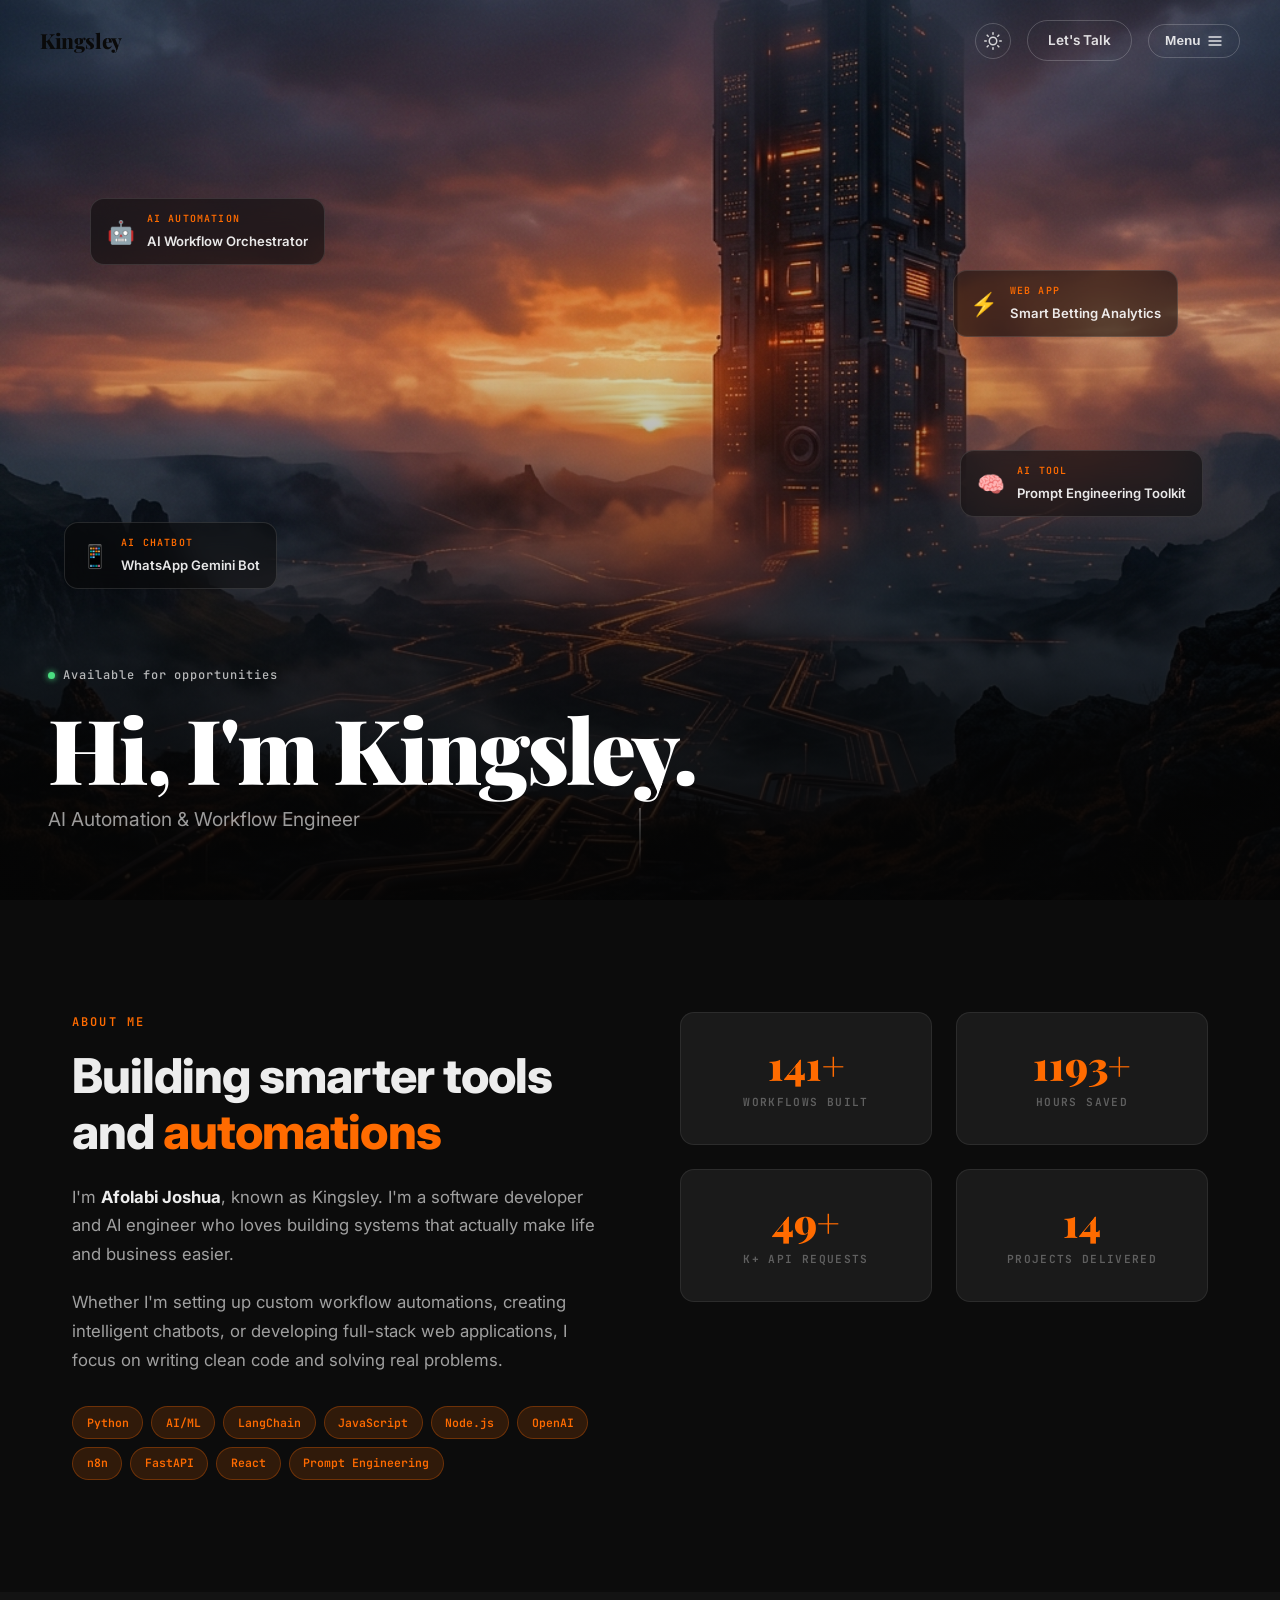
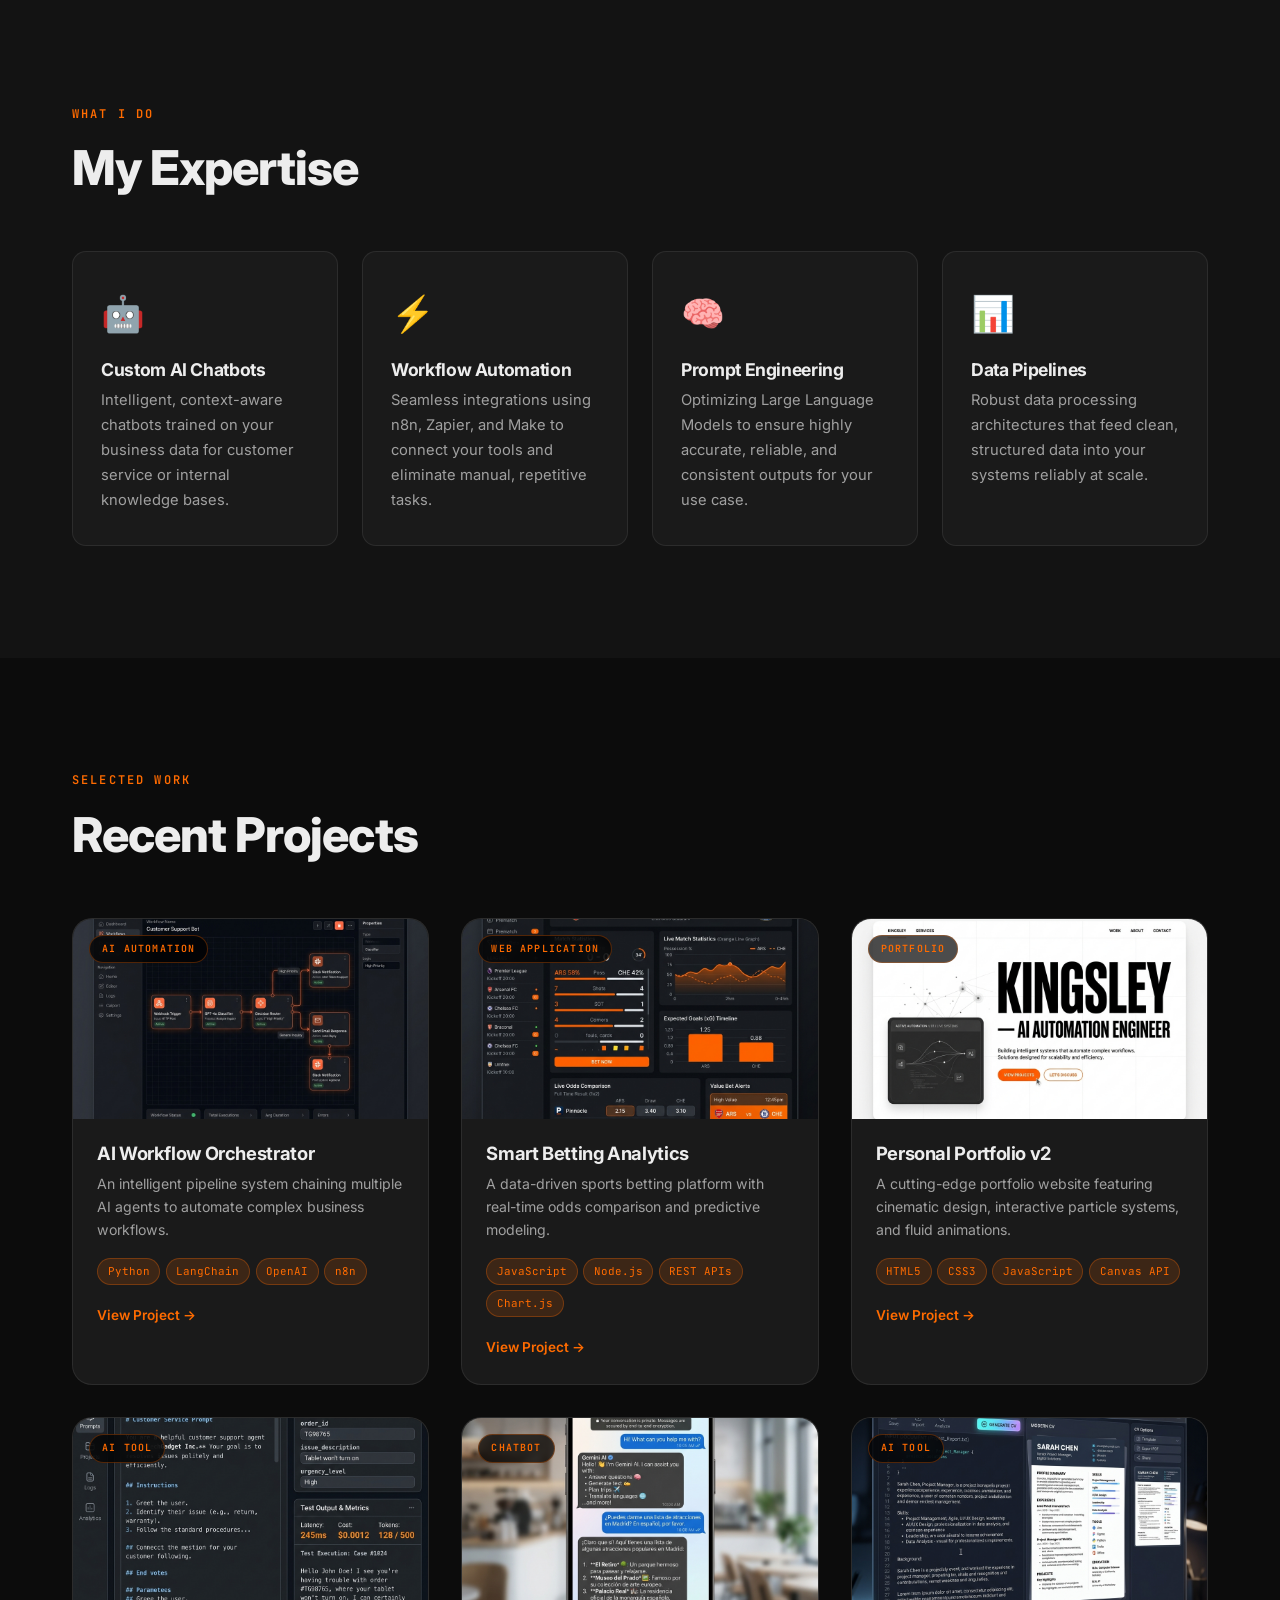
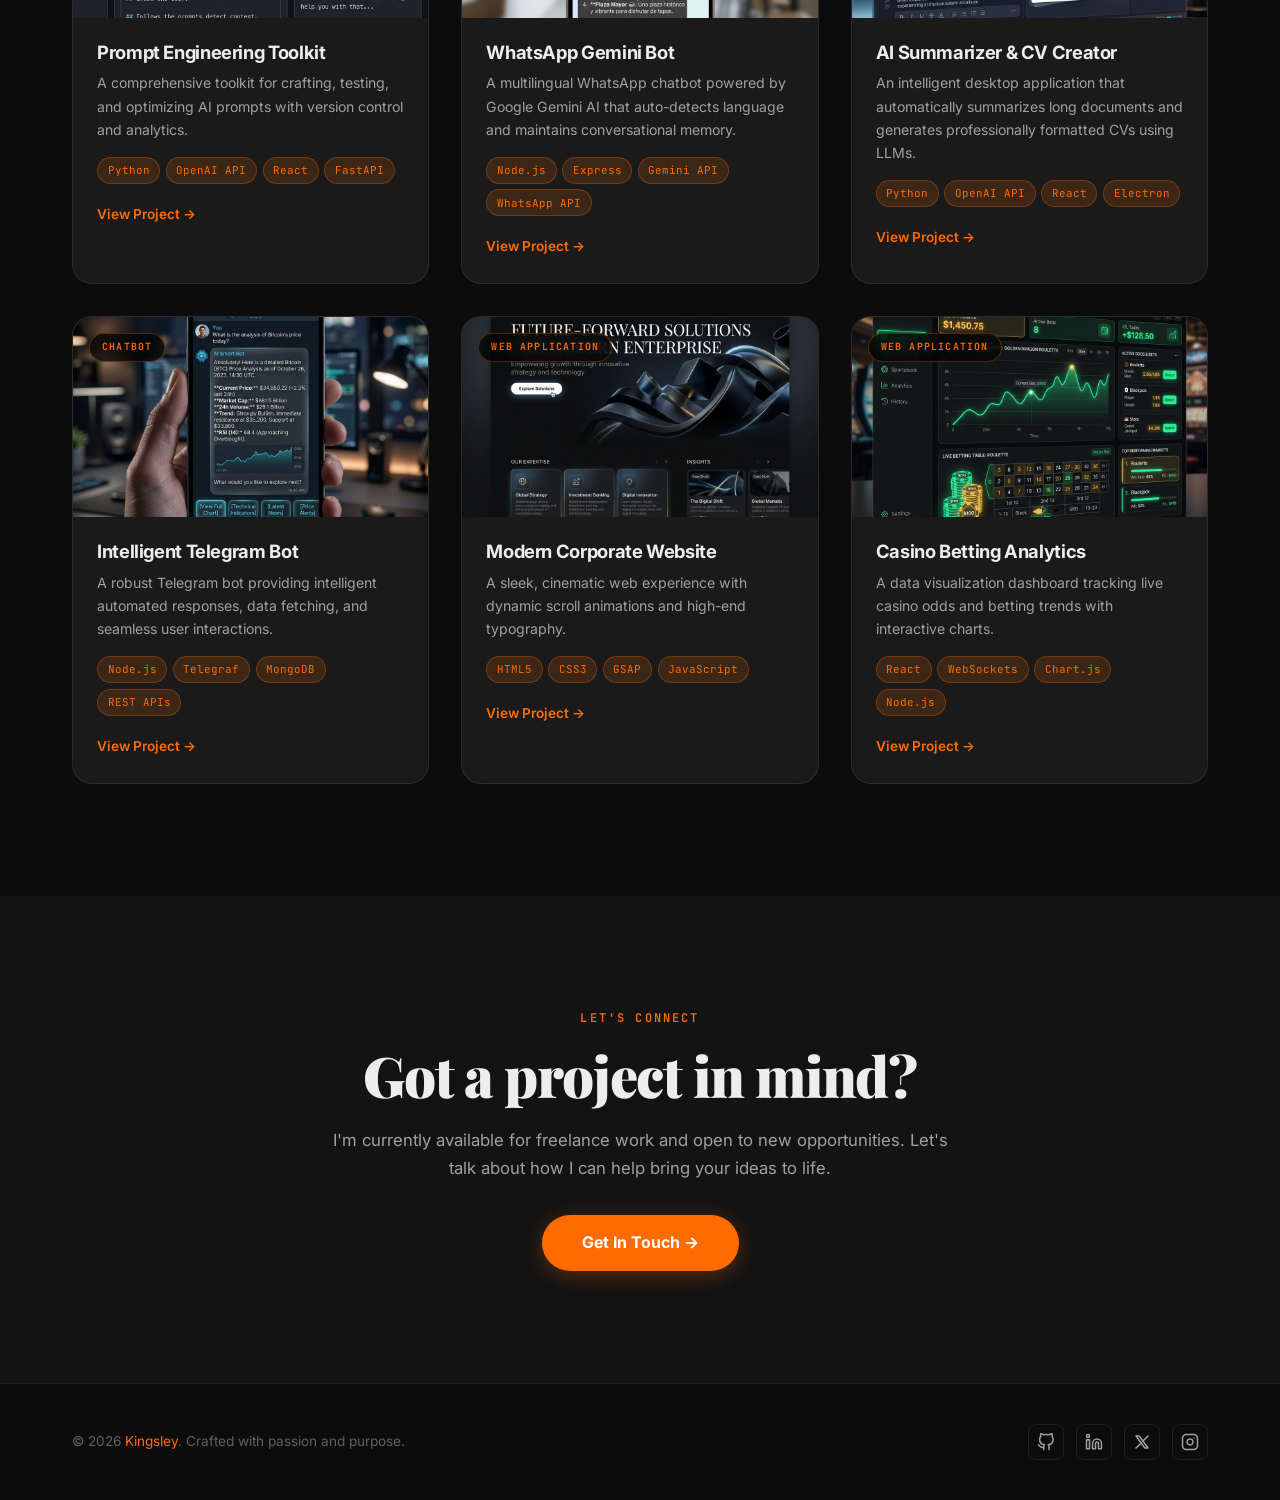
==== commit 3a3a7789: "style: remove slashes from eyebrow headings and humanize copy" ====
--- a/index.html
+++ b/index.html
@@ -134,10 +134,10 @@
     <div class="container">
       <div class="about-layout">
         <div class="about-left reveal">
-          <span class="eyebrow">// About Me</span>
-          <h2 class="section-title">Designing the Future with <span class="accent-text">Intelligence</span></h2>
-          <p>I'm <strong>Afolabi Joshua</strong>, known as Kingsley — an AI Automation &amp; Workflow Engineer building intelligent systems that actually work. I specialize in end-to-end automation pipelines that leverage the latest AI to solve real-world problems.</p>
-          <p>My work sits at the intersection of AI and practical engineering. From orchestrating multi-agent workflows to building data-driven web apps, I craft solutions that are technically sound and genuinely impactful.</p>
+          <span class="eyebrow">About Me</span>
+          <h2 class="section-title">Building smarter tools and <span class="accent-text">automations</span></h2>
+          <p>I'm <strong>Afolabi Joshua</strong>, known as Kingsley. I'm a software developer and AI engineer who loves building systems that actually make life and business easier.</p>
+          <p>Whether I'm setting up custom workflow automations, creating intelligent chatbots, or developing full-stack web applications, I focus on writing clean code and solving real problems.</p>
           <div class="skills-cloud">
             <span class="skill-tag">Python</span>
             <span class="skill-tag">AI/ML</span>
@@ -178,9 +178,9 @@
   <!-- ============ SERVICES SECTION ============ -->
   <section class="section section--alt" id="services">
     <div class="container">
-      <div class="section-header reveal">
-        <span class="eyebrow">// What I Do</span>
-        <h2 class="section-title">End-to-End <span class="accent-text">Automation</span></h2>
+      <div class="section-header text-center reveal">
+        <span class="eyebrow">What I Do</span>
+        <h2 class="section-title">My Expertise</h2>
       </div>
       <div class="services-grid">
         <div class="service-card reveal">
@@ -211,8 +211,10 @@
   <section class="section" id="projects">
     <div class="container">
       <div class="section-header reveal">
-        <span class="eyebrow">// Selected Work</span>
-        <h2 class="section-title">Projects That <span class="accent-text">Matter</span></h2>
+        <div>
+          <span class="eyebrow">Selected Work</span>
+          <h2 class="section-title">Recent Projects</h2>
+        </div>
       </div>
       <div class="projects-grid">
 
@@ -359,9 +361,9 @@
   <section class="section cta-section" id="contact-cta">
     <div class="container">
       <div class="cta-inner reveal">
-        <span class="eyebrow">// Let's Connect</span>
-        <h2 class="cta-title">Ready to build something<br><span class="accent-text">extraordinary?</span></h2>
-        <p class="cta-desc">Whether you have a project in mind, want to collaborate, or just want to say hi — my inbox is always open.</p>
+        <span class="eyebrow">Let's Connect</span>
+        <h2 class="cta-title">Got a project in mind?</h2>
+        <p class="cta-desc">I'm currently available for freelance work and open to new opportunities. Let's talk about how I can help bring your ideas to life.</p>
         <a href="contact.html" class="cta-btn">Get In Touch →</a>
       </div>
     </div>
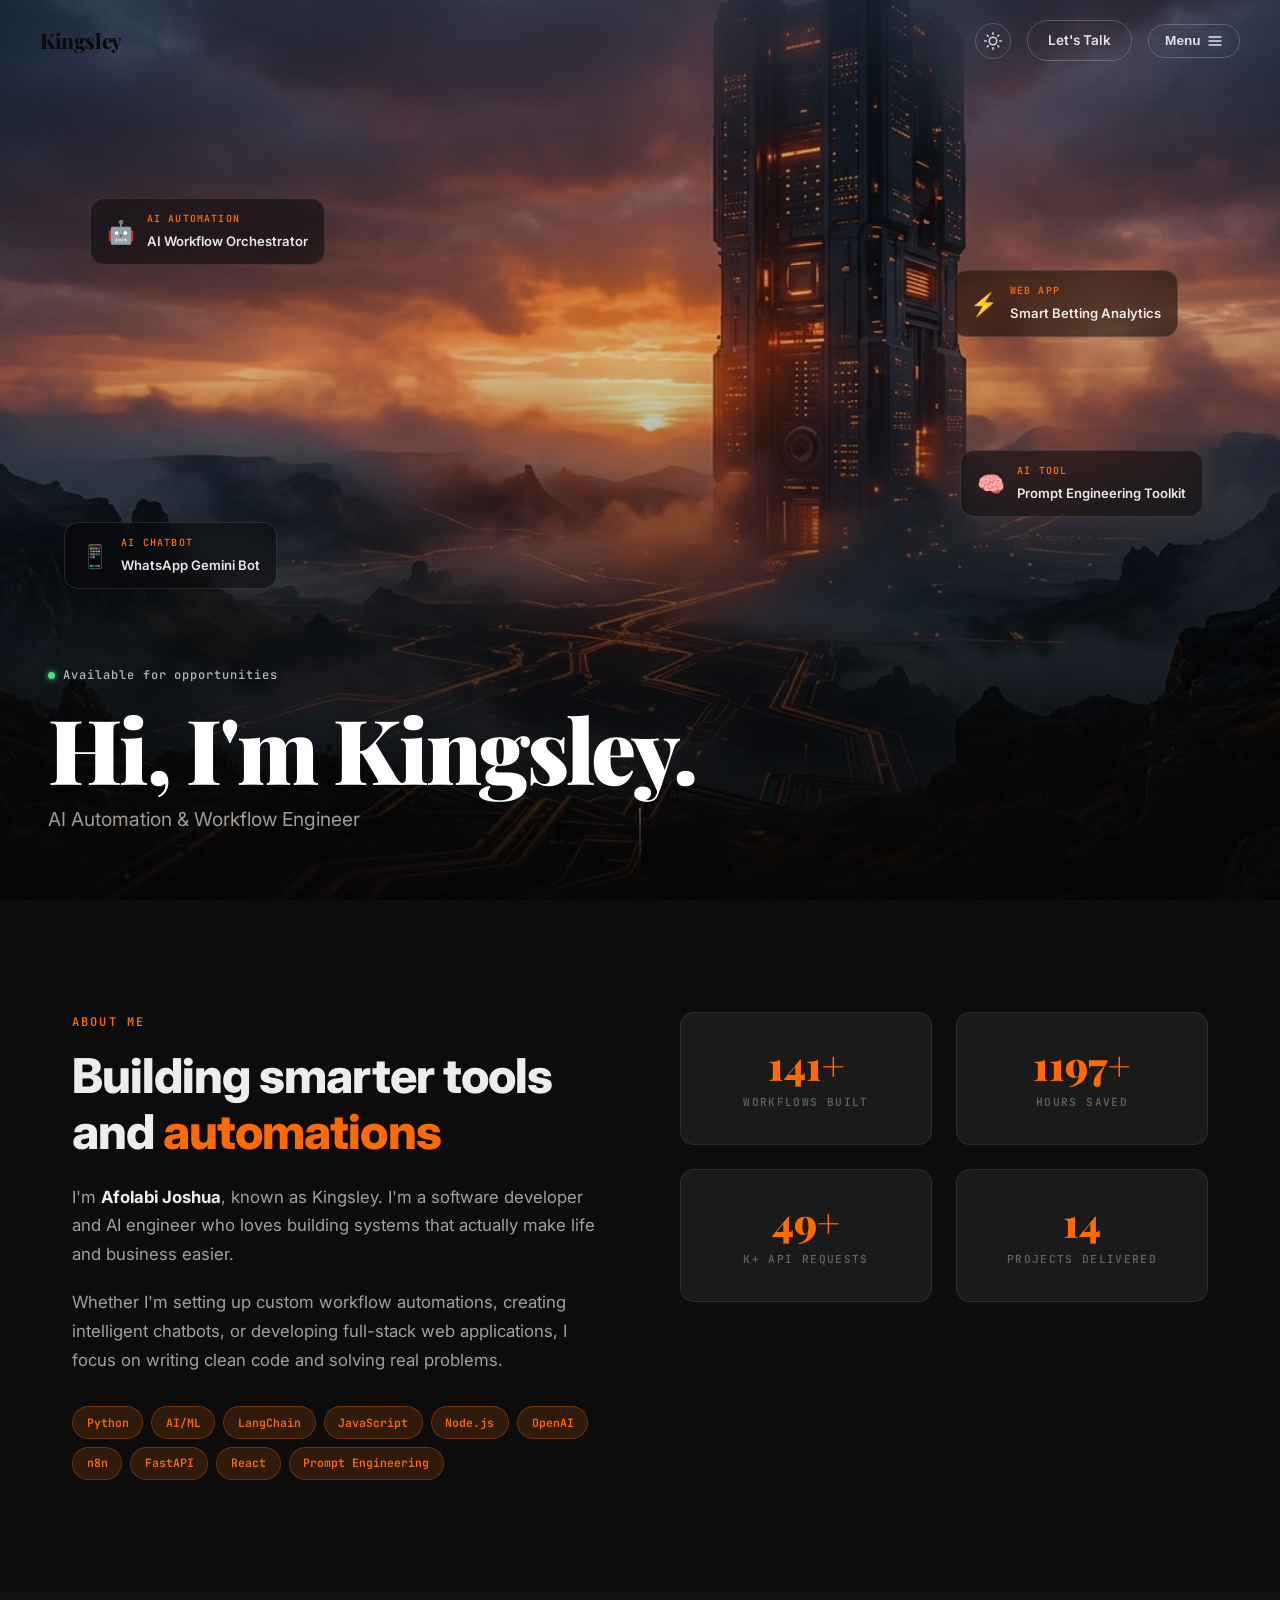
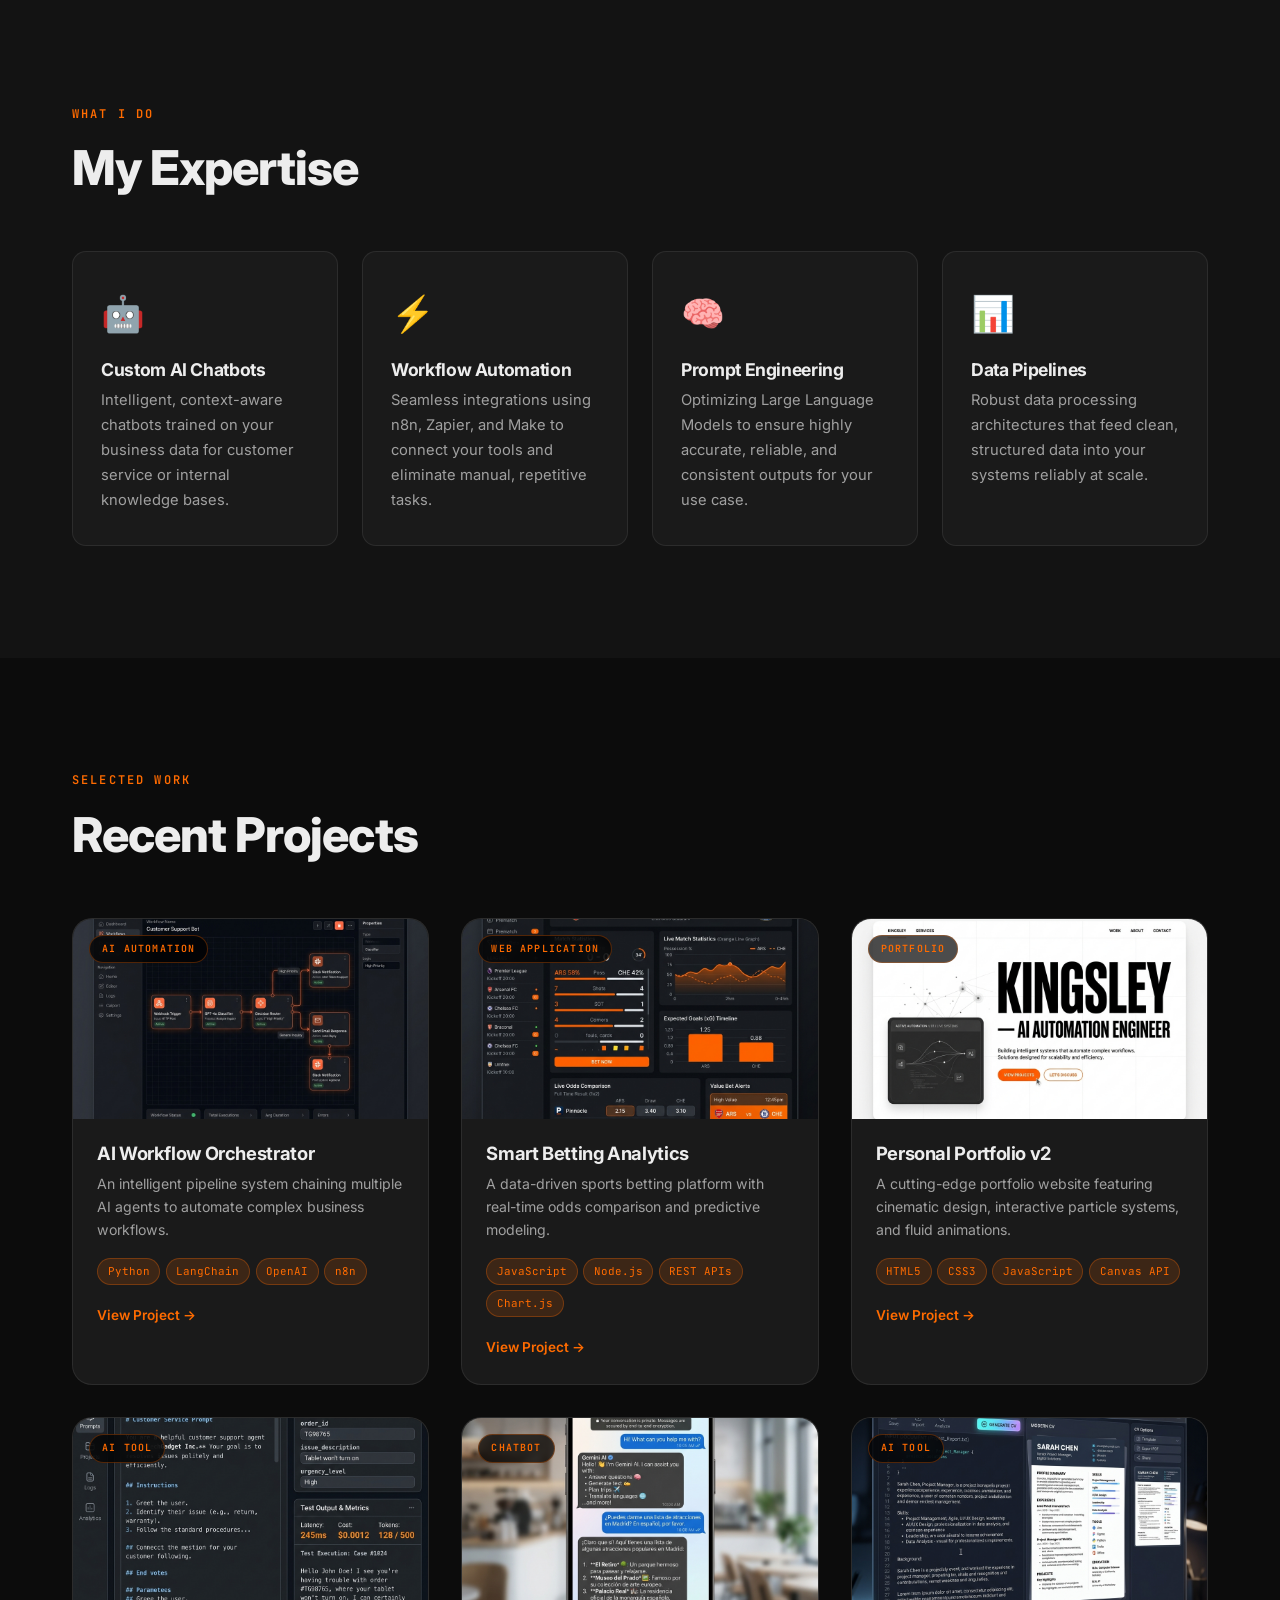
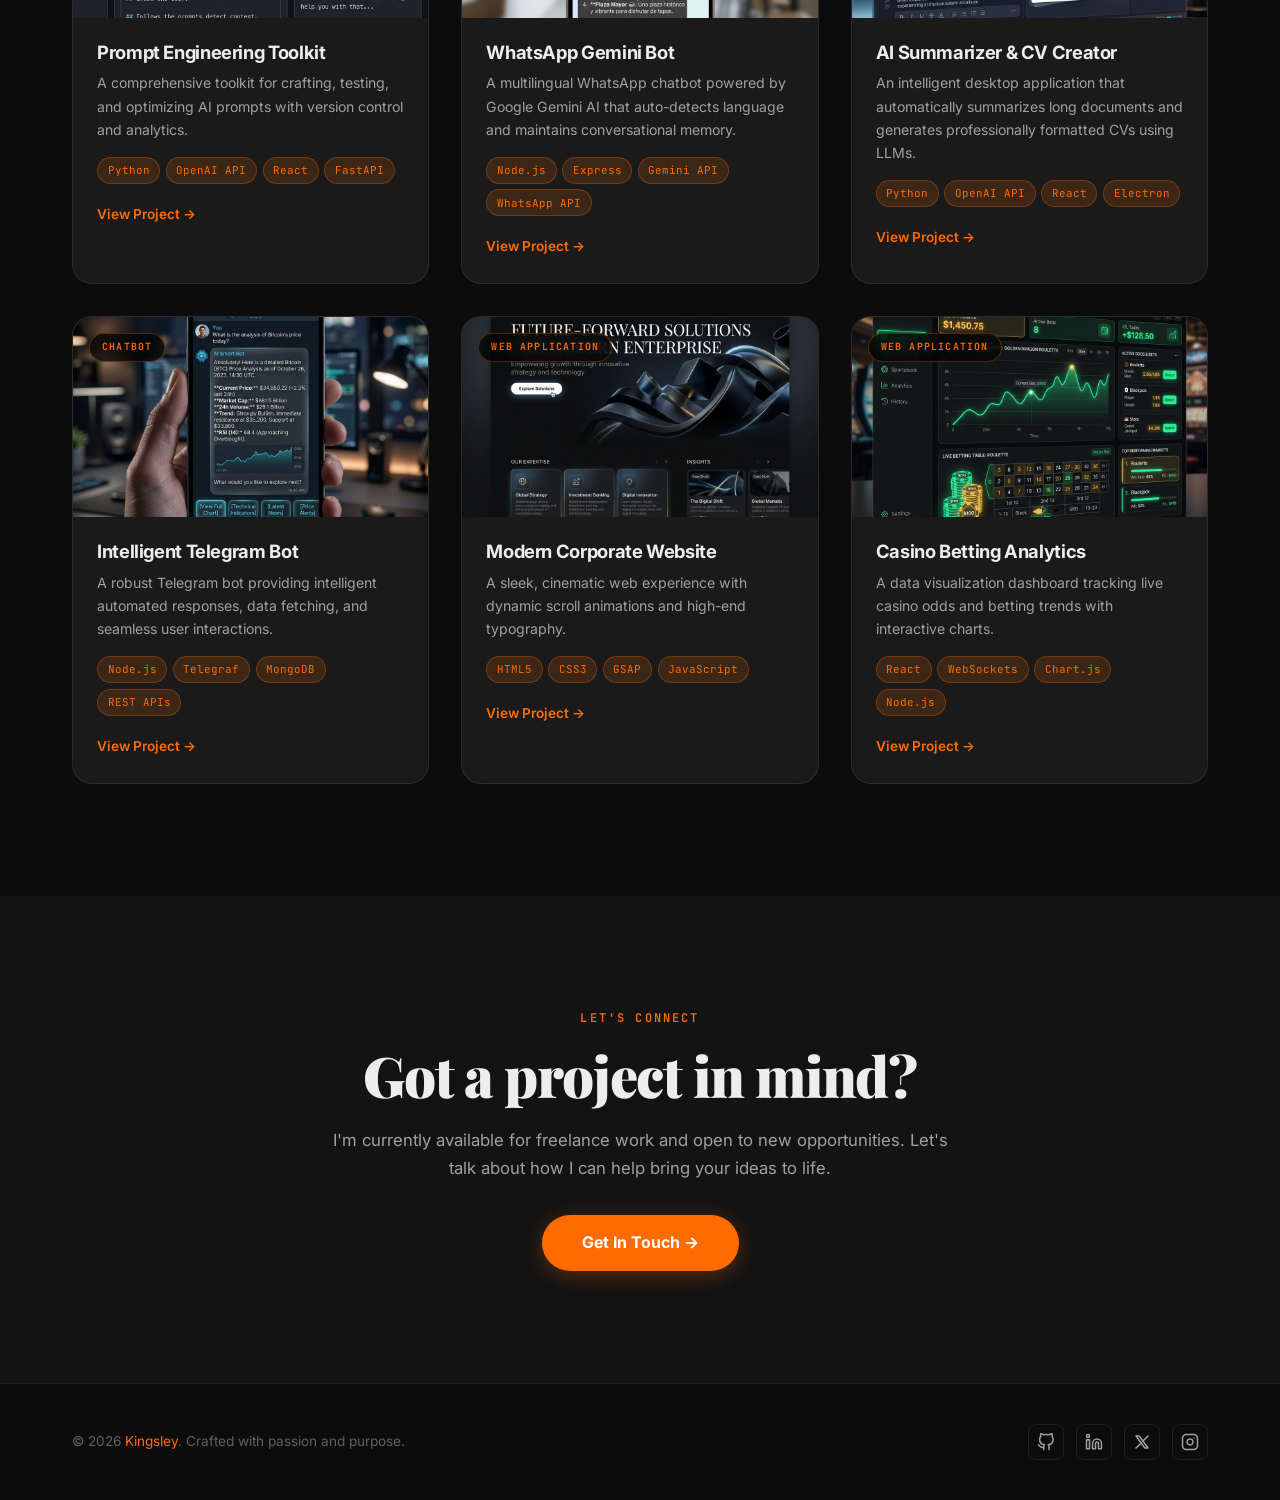
==== commit cd3bb5e6: "style: safely replace dashes with pipes" ====
--- a/index.html
+++ b/index.html
@@ -3,14 +3,14 @@
 <head>
   <meta charset="UTF-8">
   <meta name="viewport" content="width=device-width, initial-scale=1.0">
-  <meta name="description" content="Kingsley (Afolabi Joshua) — AI Automation & Workflow Engineer crafting intelligent systems that bridge AI and real-world execution.">
+  <meta name="description" content="Kingsley (Afolabi Joshua) | AI Automation & Workflow Engineer crafting intelligent systems that bridge AI and real-world execution.">
   <meta name="keywords" content="AI Automation, Workflow Engineer, Portfolio, Kingsley, Afolabi Joshua, Python, LangChain, OpenAI">
   <meta name="author" content="Kingsley (Afolabi Joshua)">
-  <meta property="og:title" content="Kingsley — AI Automation & Workflow Engineer">
+  <meta property="og:title" content="Kingsley | AI Automation & Workflow Engineer">
   <meta property="og:description" content="AI Automation & Workflow Engineer crafting intelligent systems that bridge AI and real-world execution.">
   <meta property="og:type" content="website">
   <meta name="twitter:card" content="summary_large_image">
-  <title>Kingsley — AI Automation & Workflow Engineer</title>
+  <title>Kingsley | AI Automation & Workflow Engineer</title>
   <link rel="preconnect" href="https://fonts.googleapis.com">
   <link rel="preconnect" href="https://fonts.gstatic.com" crossorigin>
   <link href="https://fonts.googleapis.com/css2?family=Inter:wght@300;400;500;600;700;800;900&family=JetBrains+Mono:wght@400;500;600&family=Playfair+Display:wght@700;800;900&display=swap" rel="stylesheet">
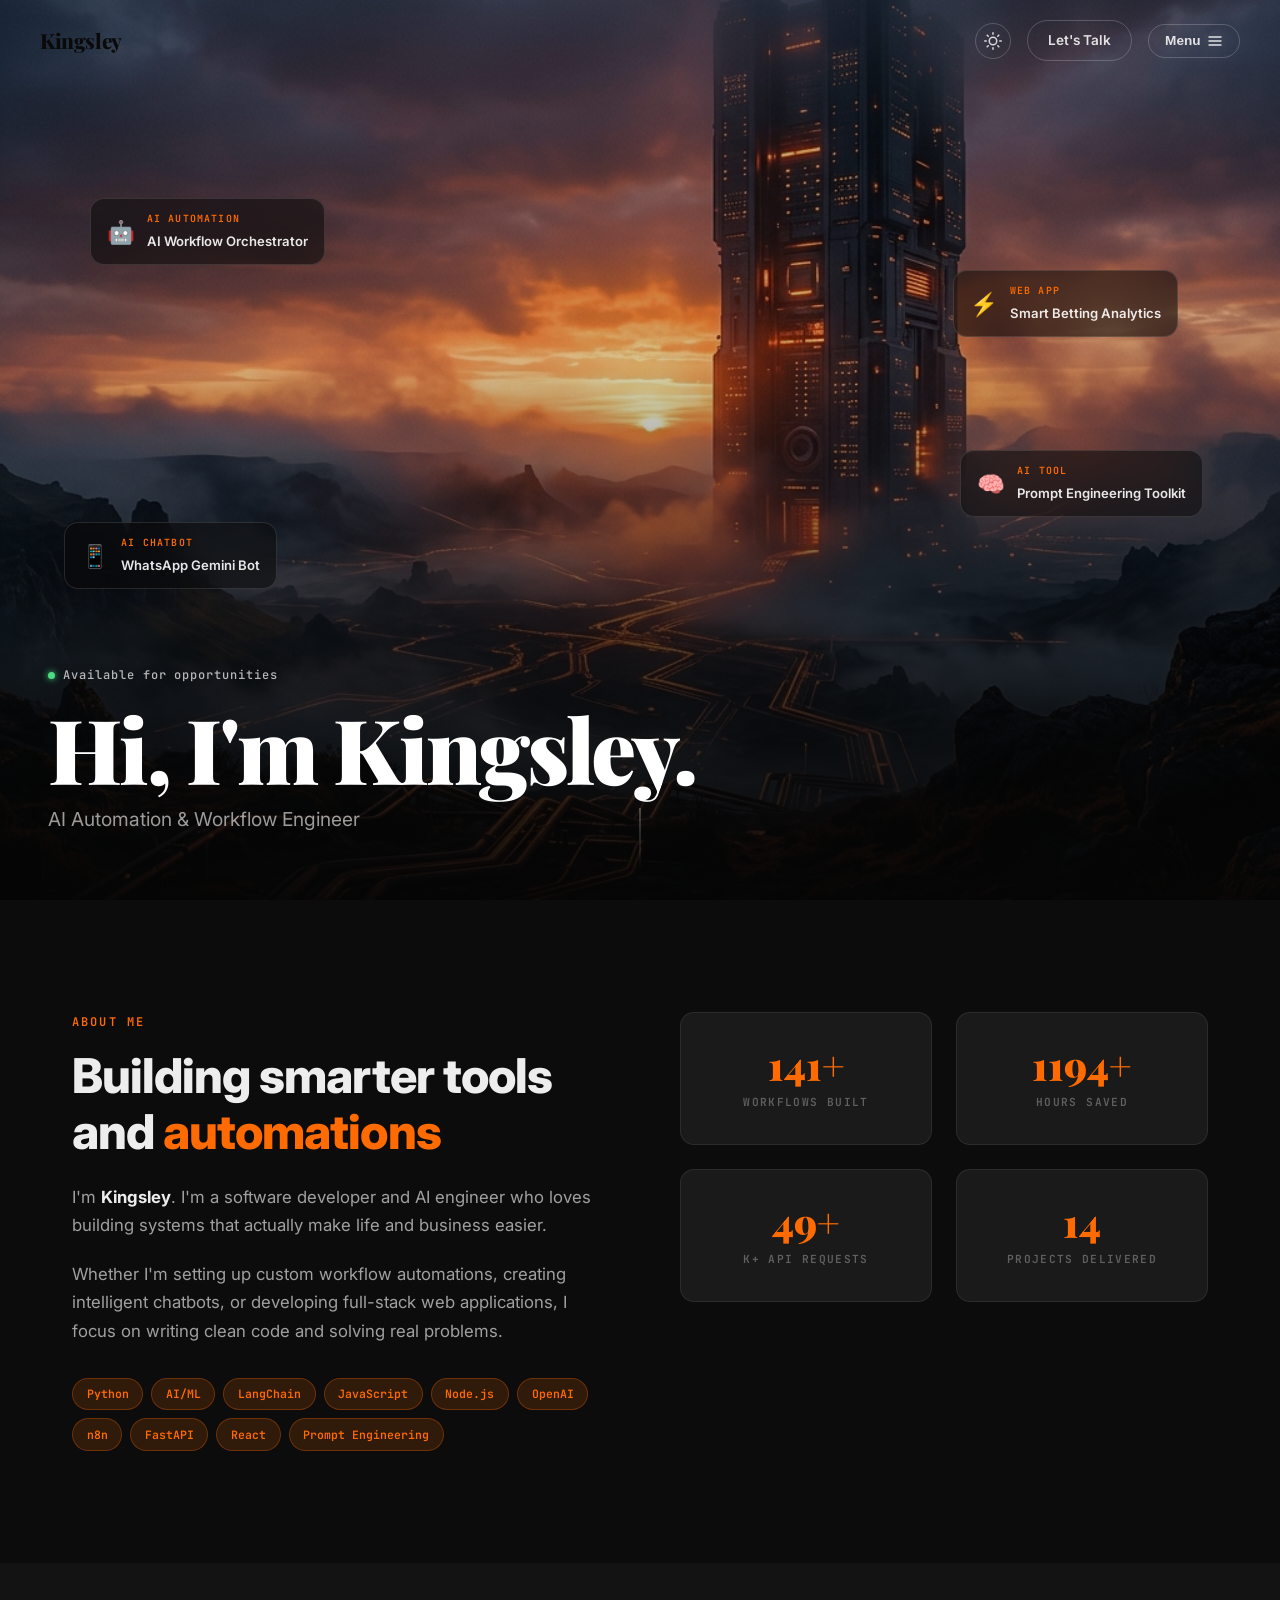
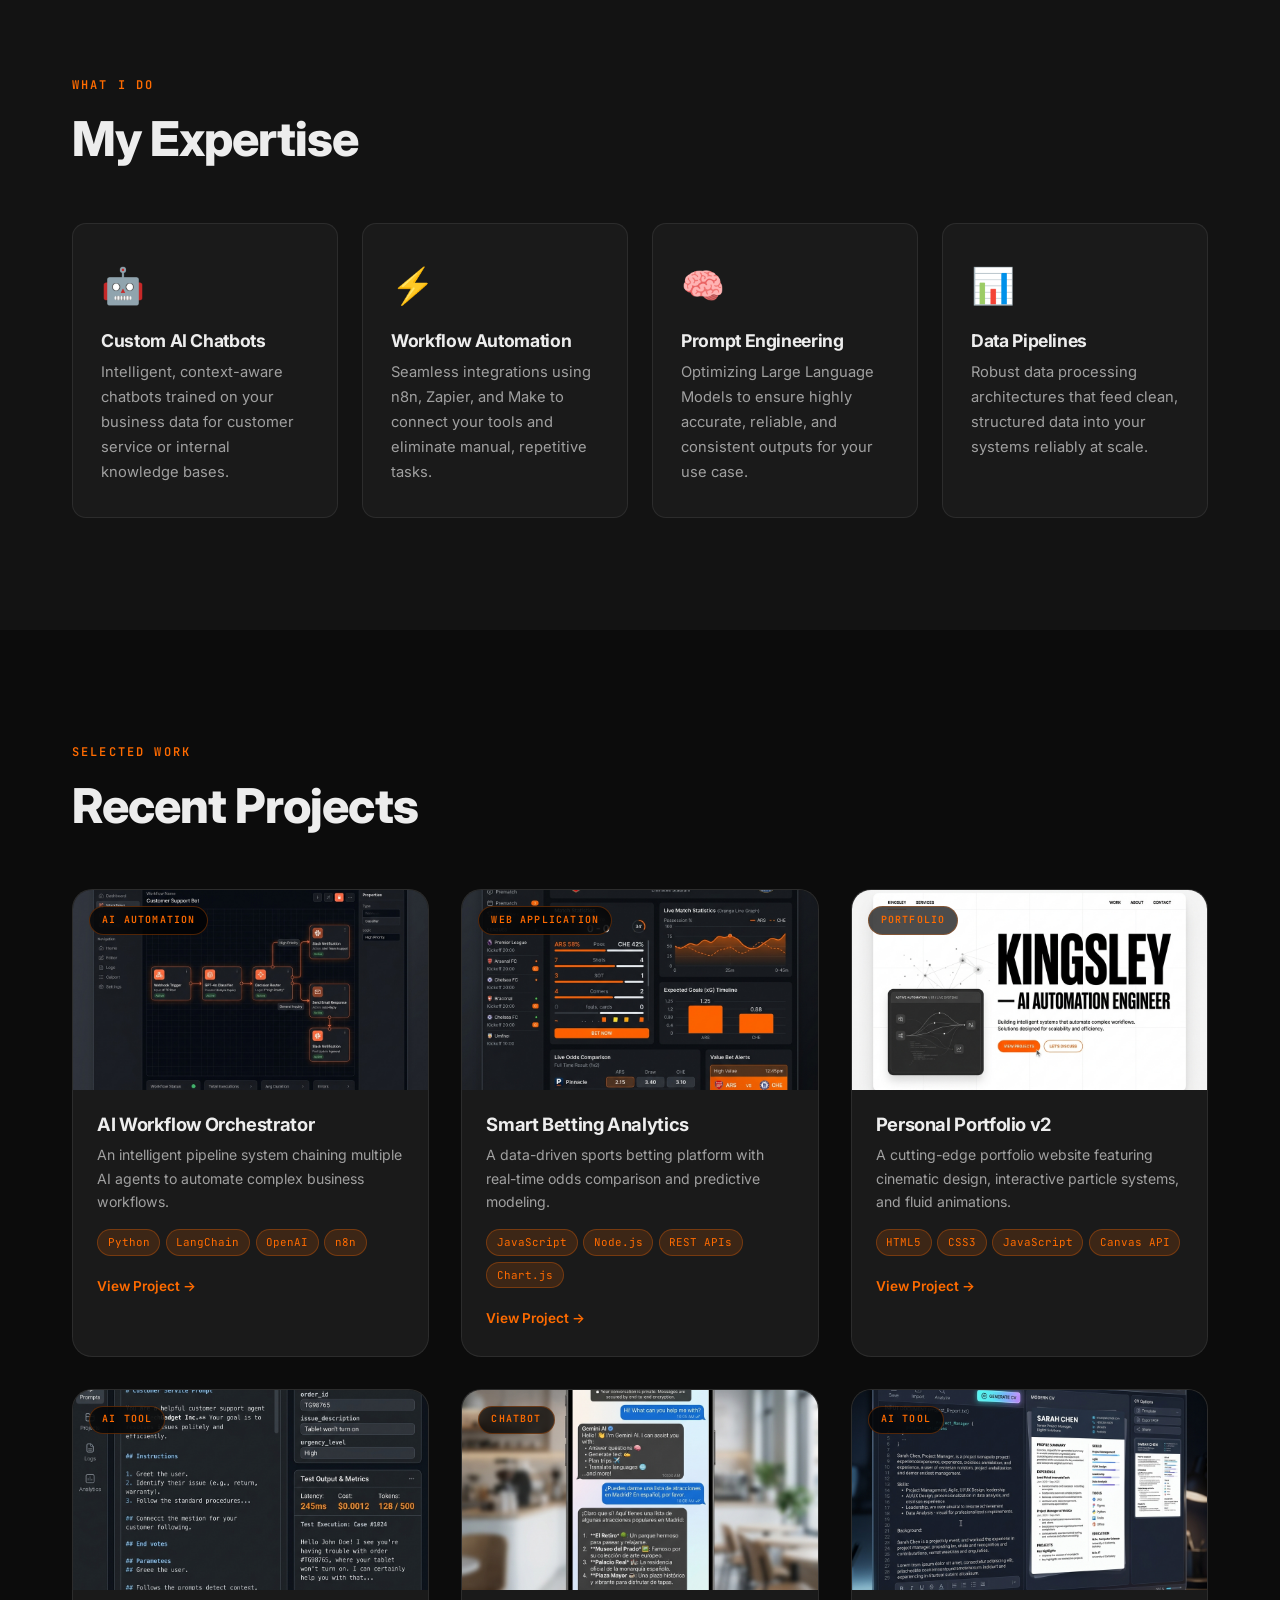
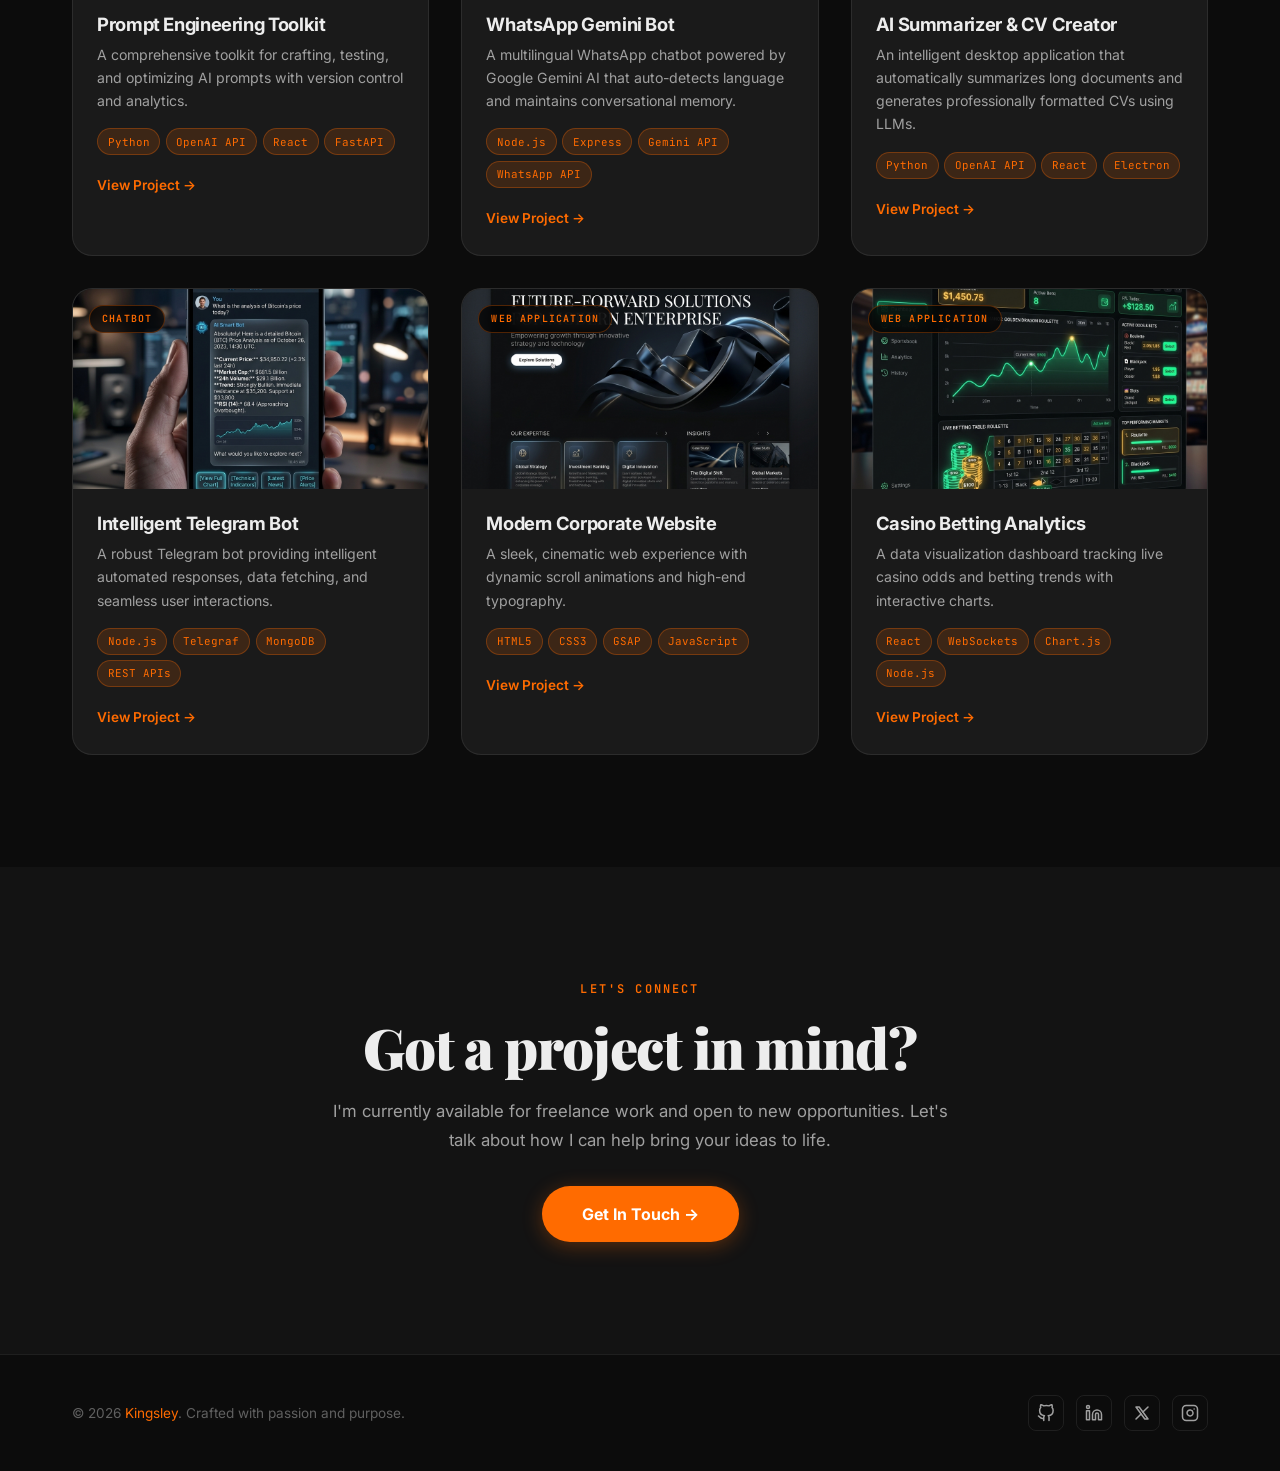
==== commit 2ec4a9d8: "privacy: remove real name and use pseudonym" ====
--- a/index.html
+++ b/index.html
@@ -3,9 +3,9 @@
 <head>
   <meta charset="UTF-8">
   <meta name="viewport" content="width=device-width, initial-scale=1.0">
-  <meta name="description" content="Kingsley (Afolabi Joshua) | AI Automation & Workflow Engineer crafting intelligent systems that bridge AI and real-world execution.">
-  <meta name="keywords" content="AI Automation, Workflow Engineer, Portfolio, Kingsley, Afolabi Joshua, Python, LangChain, OpenAI">
-  <meta name="author" content="Kingsley (Afolabi Joshua)">
+  <meta name="description" content="Kingsley | AI Automation & Workflow Engineer crafting intelligent systems that bridge AI and real-world execution.">
+  <meta name="keywords" content="AI Automation, Workflow Engineer, Portfolio, Kingsley, Python, LangChain, OpenAI">
+  <meta name="author" content="Kingsley">
   <meta property="og:title" content="Kingsley | AI Automation & Workflow Engineer">
   <meta property="og:description" content="AI Automation & Workflow Engineer crafting intelligent systems that bridge AI and real-world execution.">
   <meta property="og:type" content="website">
@@ -136,7 +136,7 @@
         <div class="about-left reveal">
           <span class="eyebrow">About Me</span>
           <h2 class="section-title">Building smarter tools and <span class="accent-text">automations</span></h2>
-          <p>I'm <strong>Afolabi Joshua</strong>, known as Kingsley. I'm a software developer and AI engineer who loves building systems that actually make life and business easier.</p>
+          <p>I'm <strong>Kingsley</strong>. I'm a software developer and AI engineer who loves building systems that actually make life and business easier.</p>
           <p>Whether I'm setting up custom workflow automations, creating intelligent chatbots, or developing full-stack web applications, I focus on writing clean code and solving real problems.</p>
           <div class="skills-cloud">
             <span class="skill-tag">Python</span>
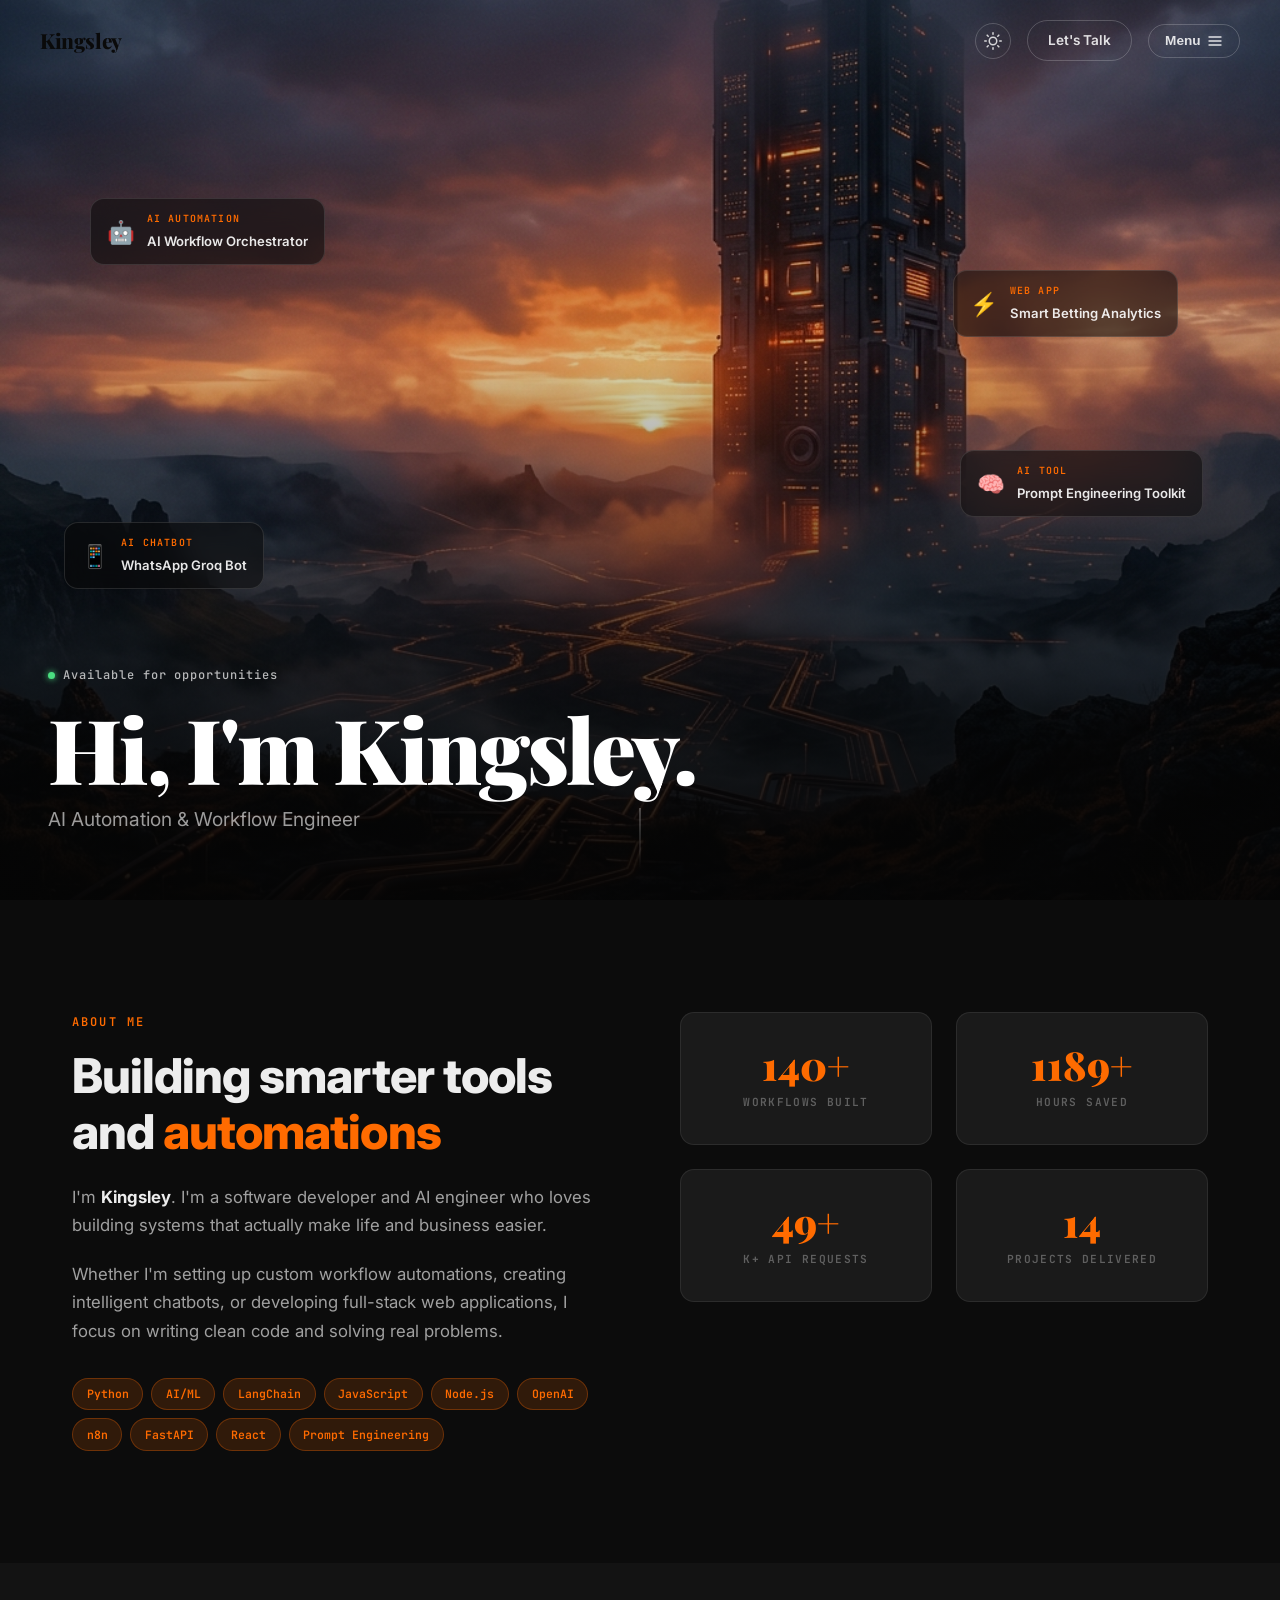
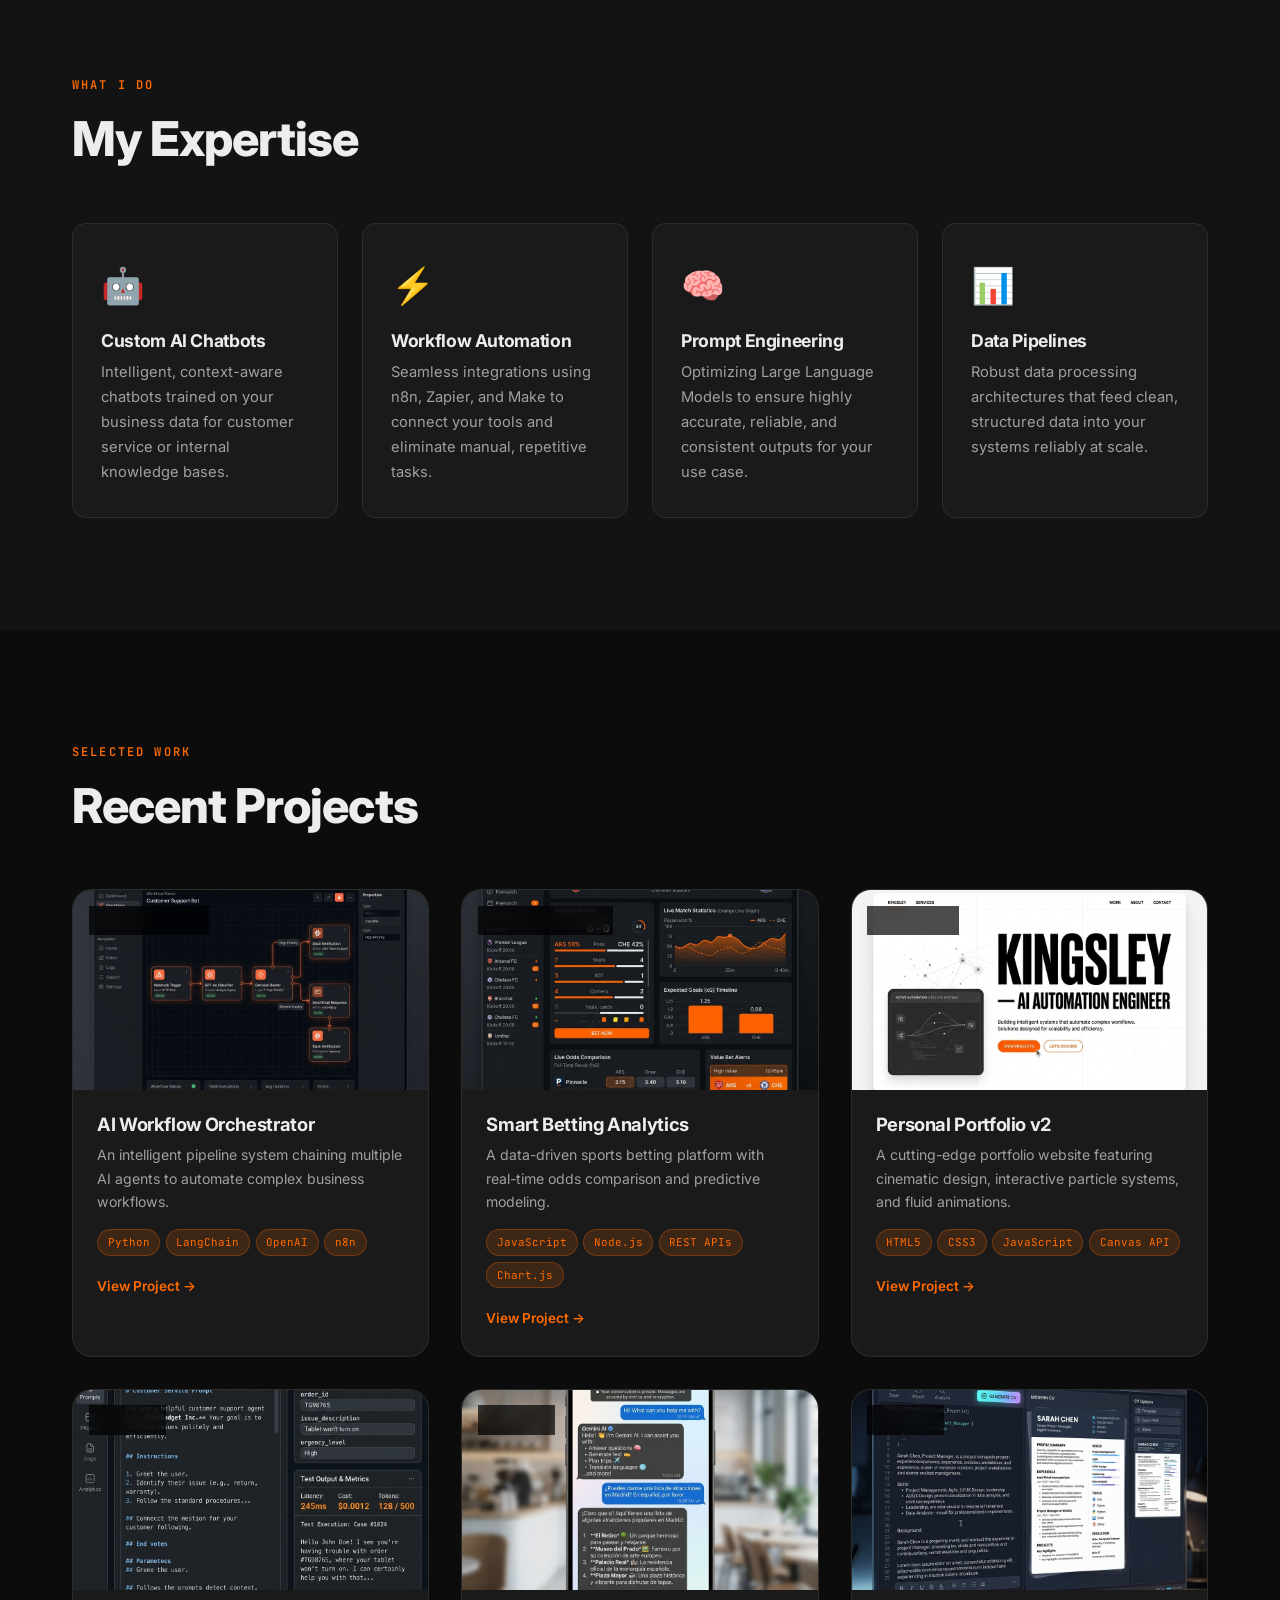
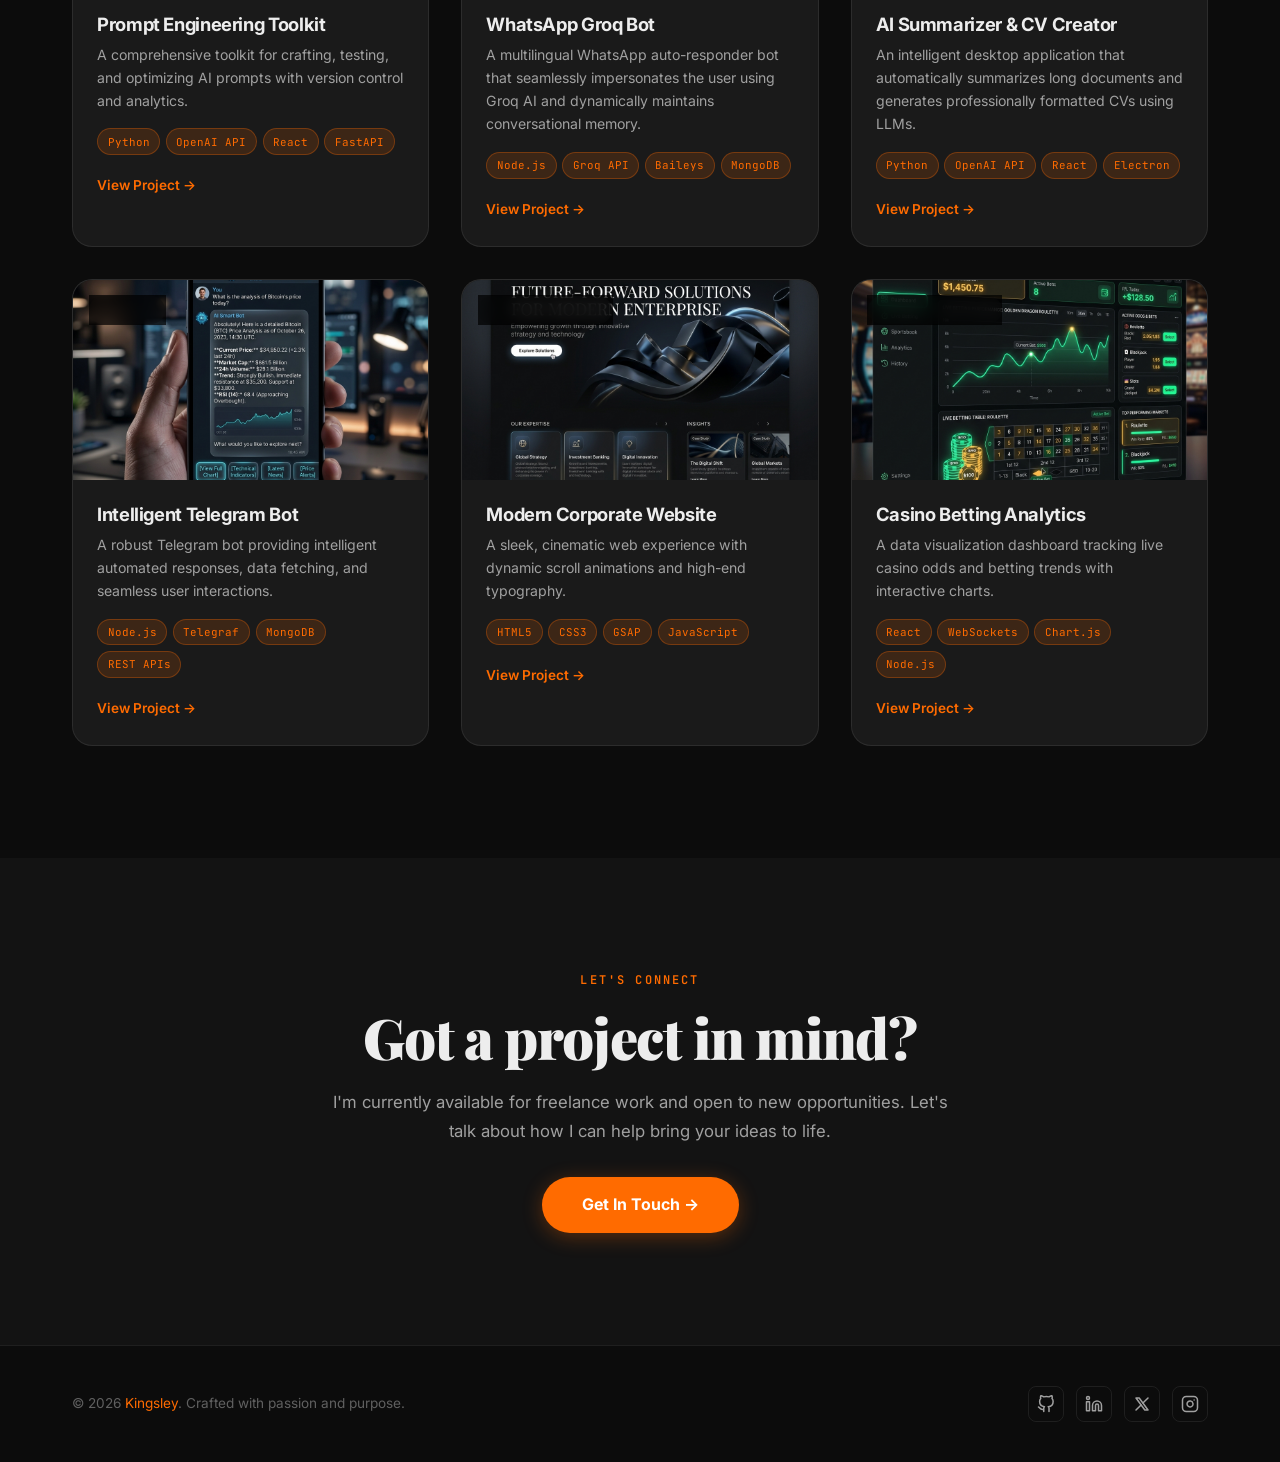
==== commit 767f349c: "content: update WhatsApp Bot details with real project information" ====
--- a/index.html
+++ b/index.html
@@ -101,7 +101,7 @@
         <span class="float-card-icon">📱</span>
         <div class="float-card-info">
           <span class="float-card-label">AI CHATBOT</span>
-          <span class="float-card-title">WhatsApp Gemini Bot</span>
+          <span class="float-card-title">WhatsApp Groq Bot</span>
         </div>
       </div>
       <div class="float-card float-card--4">
@@ -280,14 +280,14 @@
 
         <a href="project-whatsapp-bot.html" class="project-card reveal">
           <div class="project-card-img">
-            <img src="assets/whatsapp-bot.png" alt="WhatsApp Gemini Bot">
+            <img src="assets/whatsapp-bot.png" alt="WhatsApp Groq Bot">
             <span class="project-card-tag">CHATBOT</span>
           </div>
           <div class="project-card-body">
-            <h3>WhatsApp Gemini Bot</h3>
-            <p>A multilingual WhatsApp chatbot powered by Google Gemini AI that auto-detects language and maintains conversational memory.</p>
-            <div class="project-techs">
-              <span>Node.js</span><span>Express</span><span>Gemini API</span><span>WhatsApp API</span>
+            <h3>WhatsApp Groq Bot</h3>
+            <p>A multilingual WhatsApp auto-responder bot that seamlessly impersonates the user using Groq AI and dynamically maintains conversational memory.</p>
+            <div class="project-techs">
+              <span>Node.js</span><span>Groq API</span><span>Baileys</span><span>MongoDB</span>
             </div>
             <span class="project-link">View Project →</span>
           </div>
